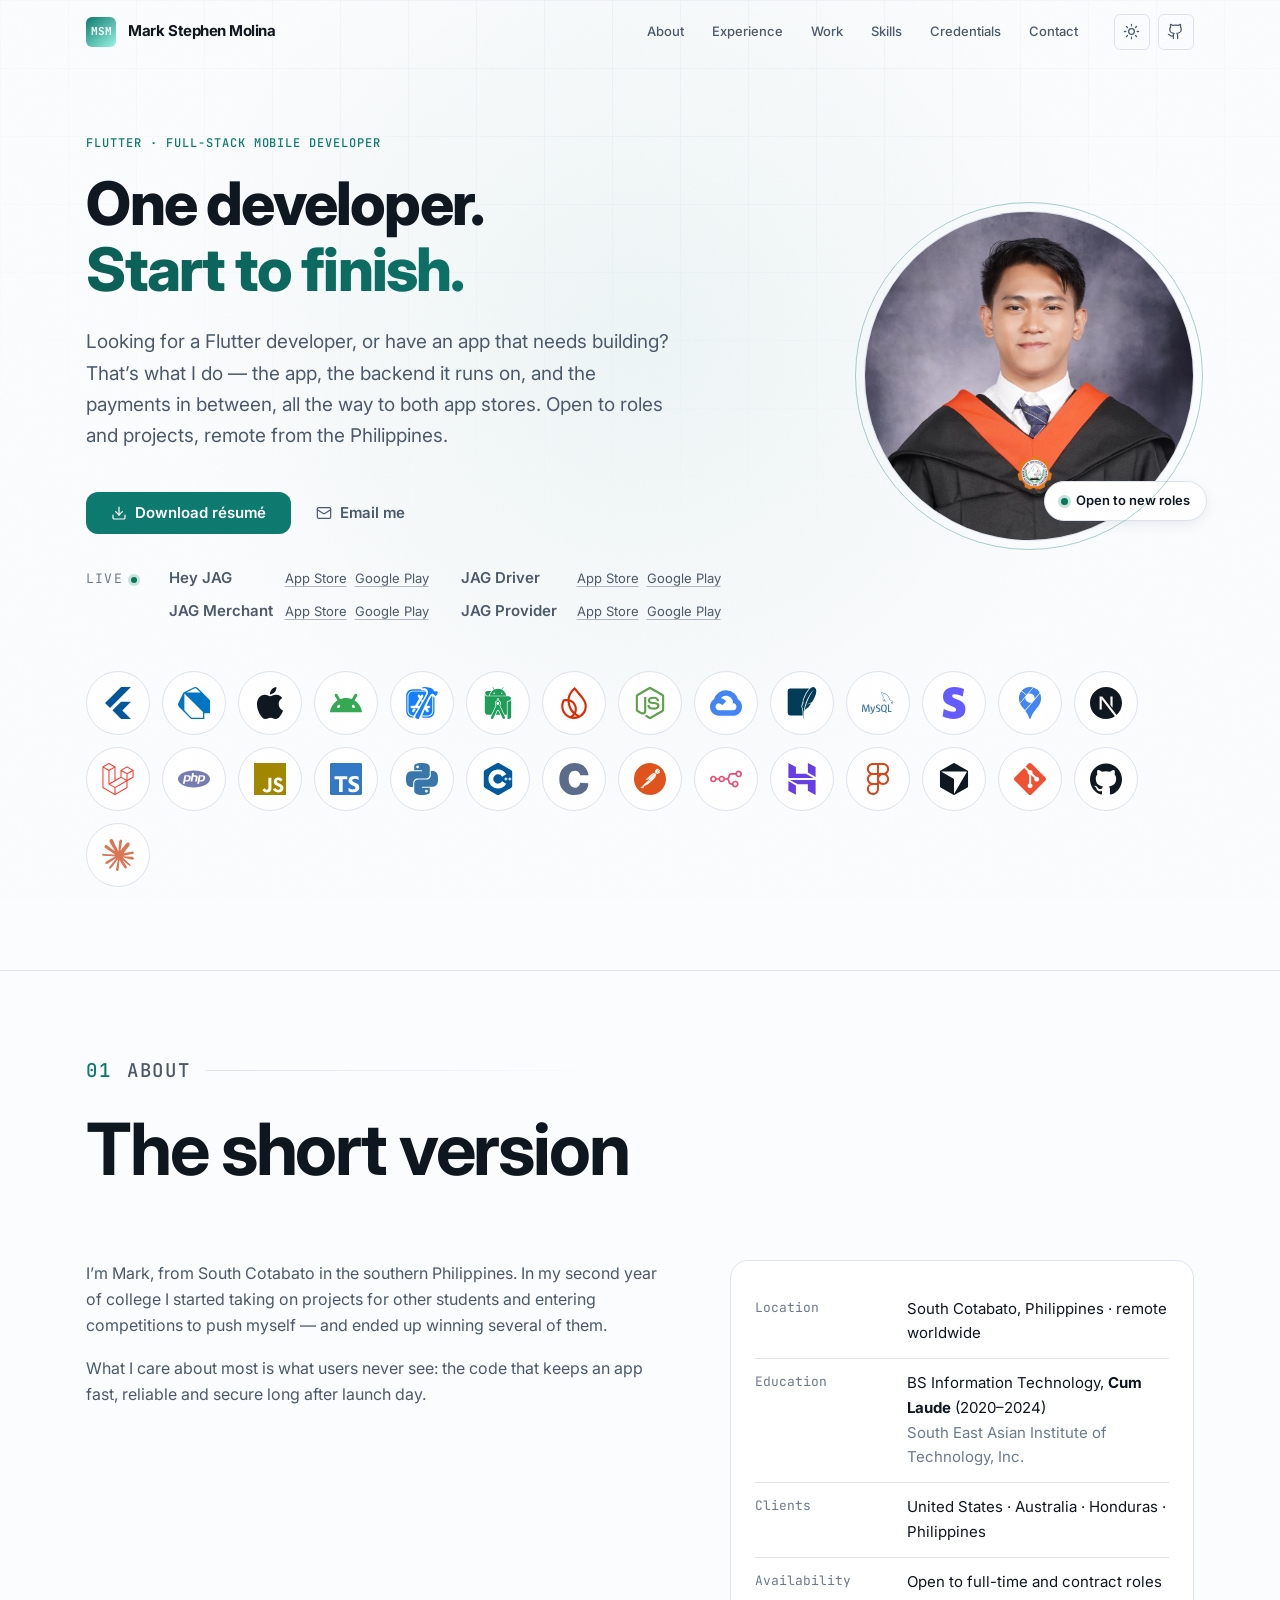
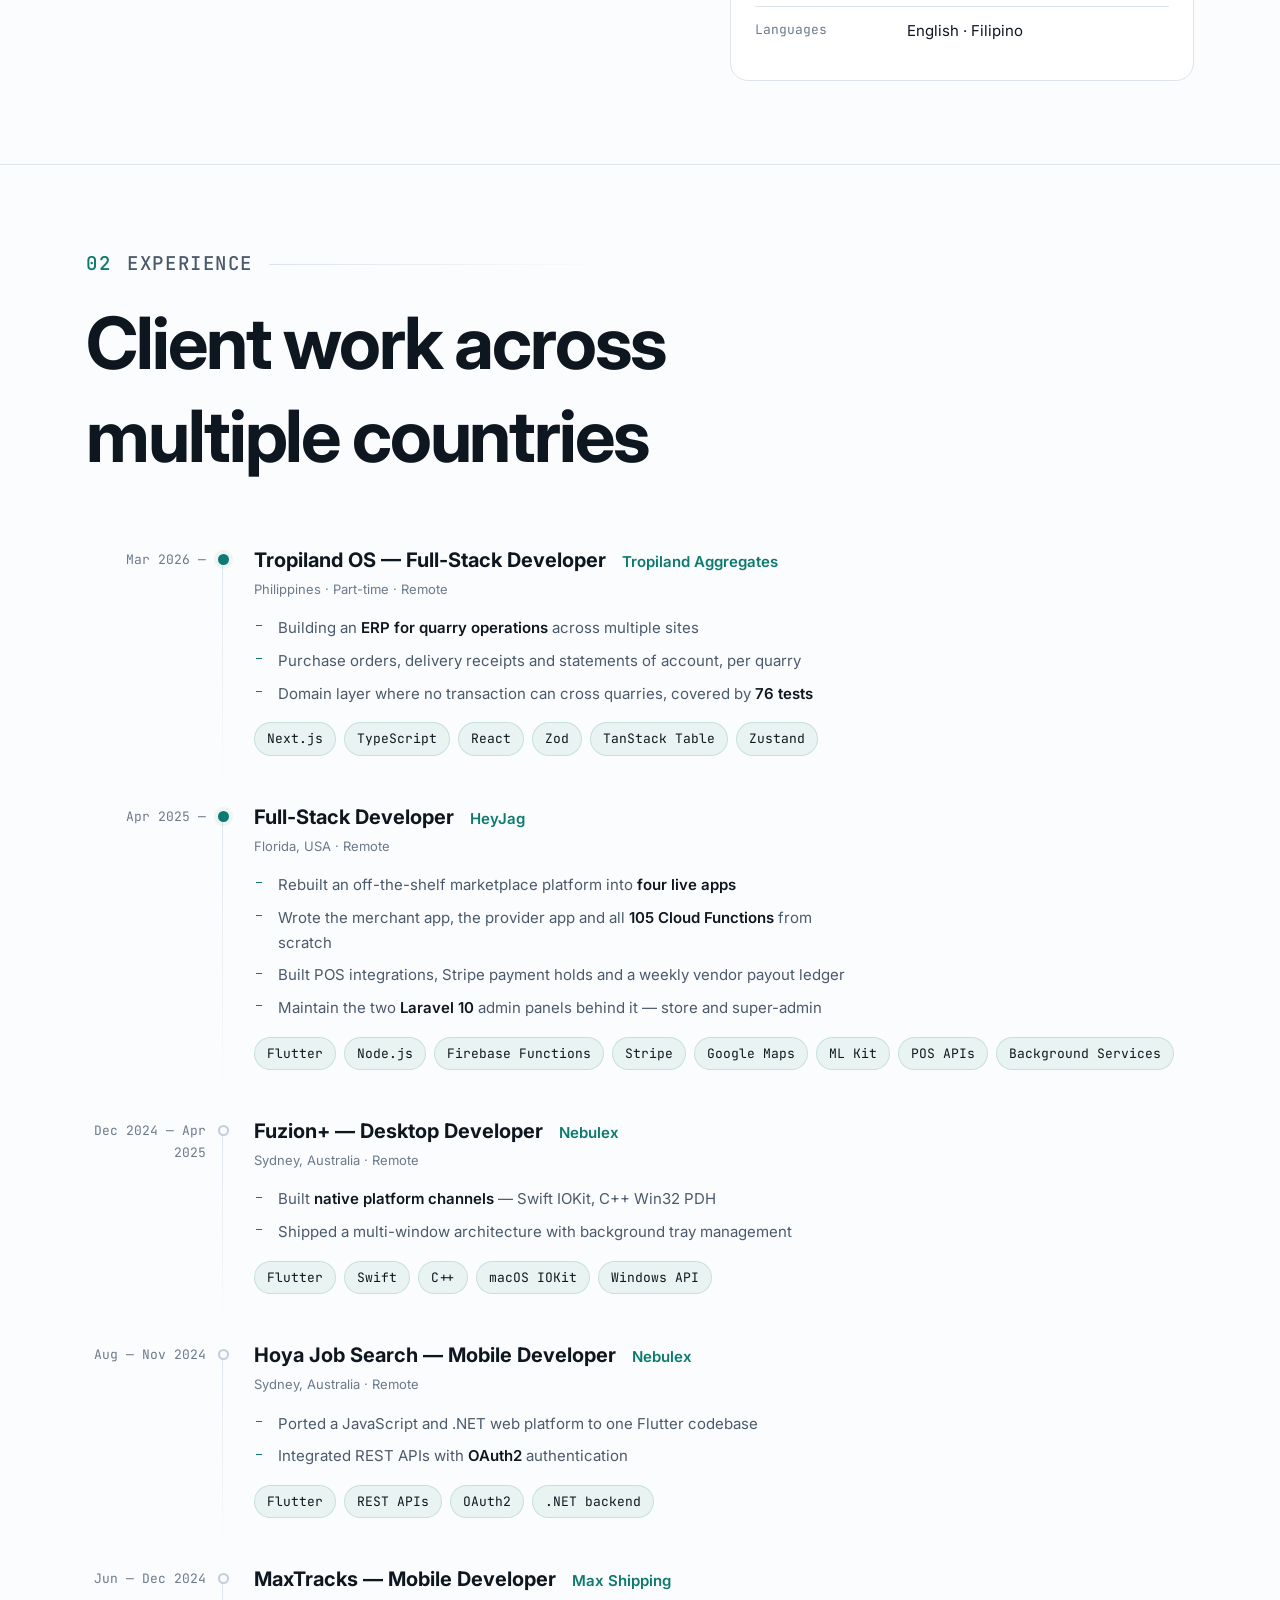
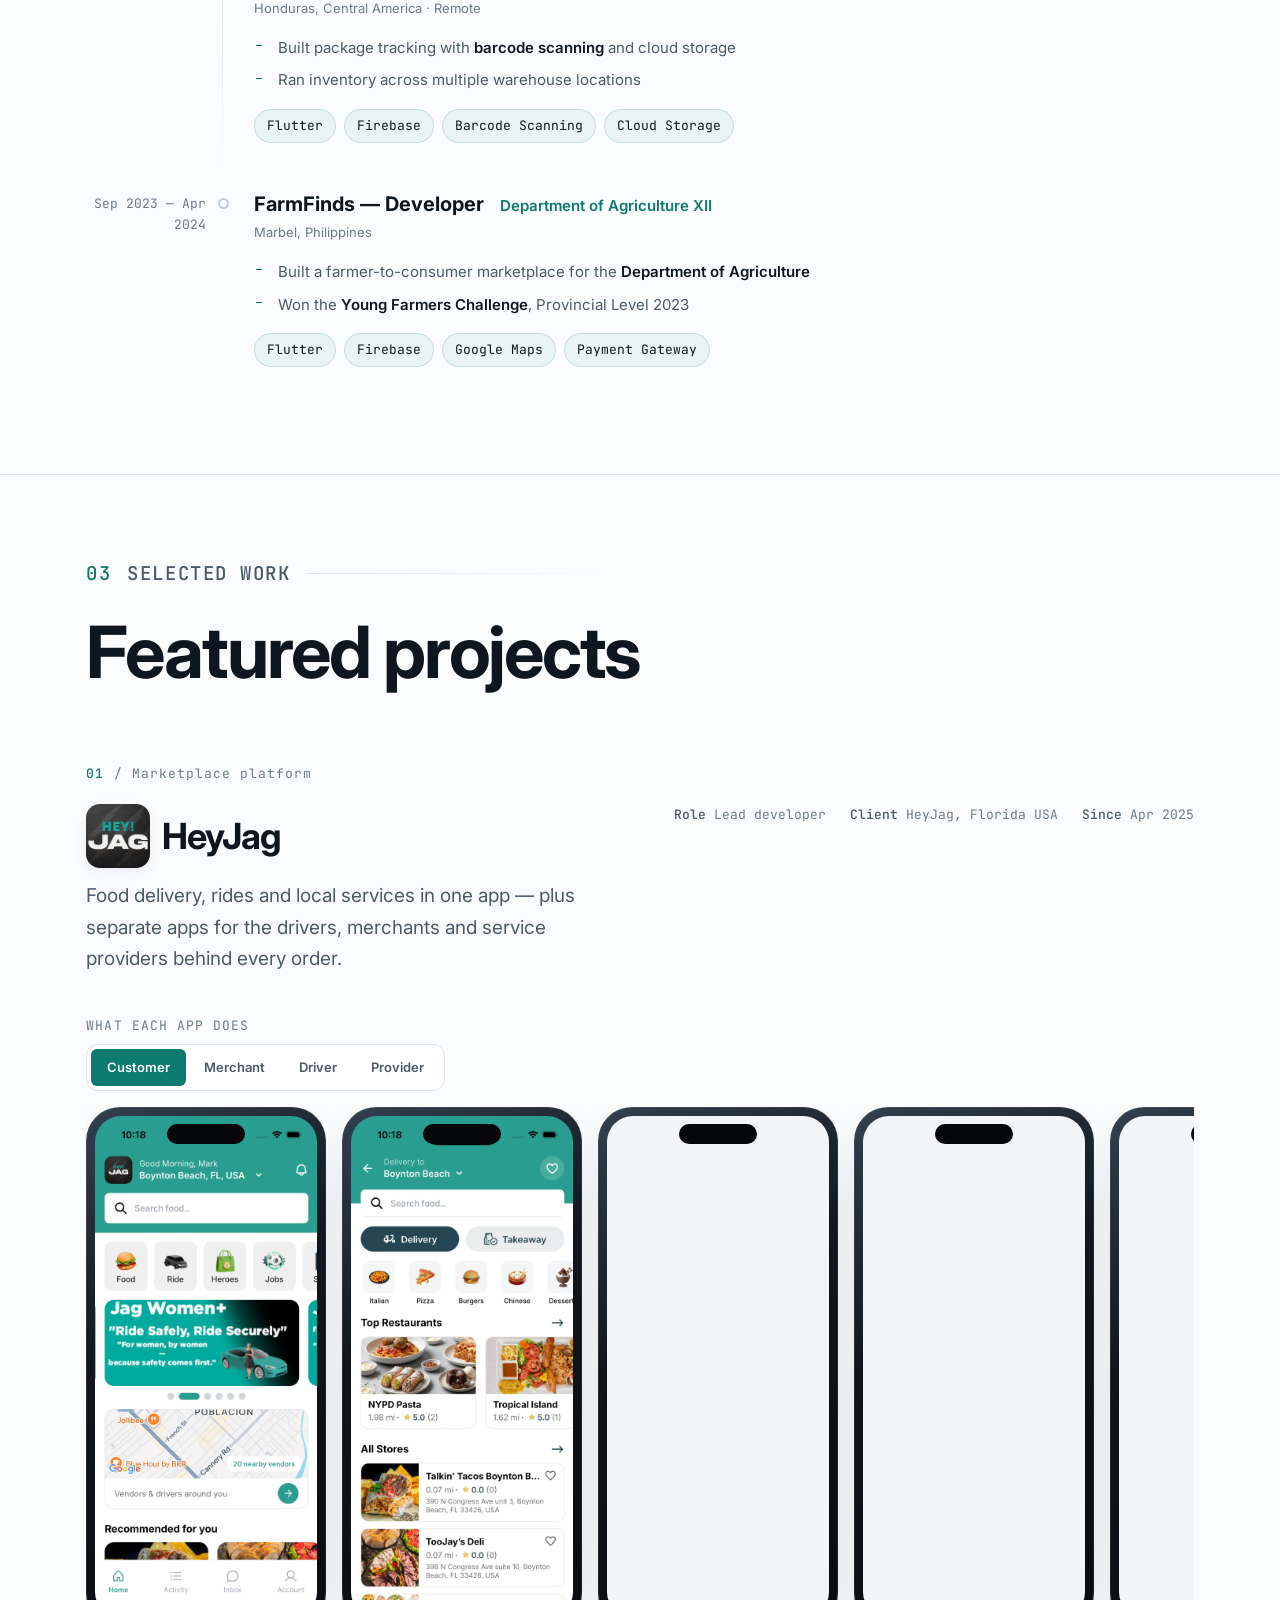
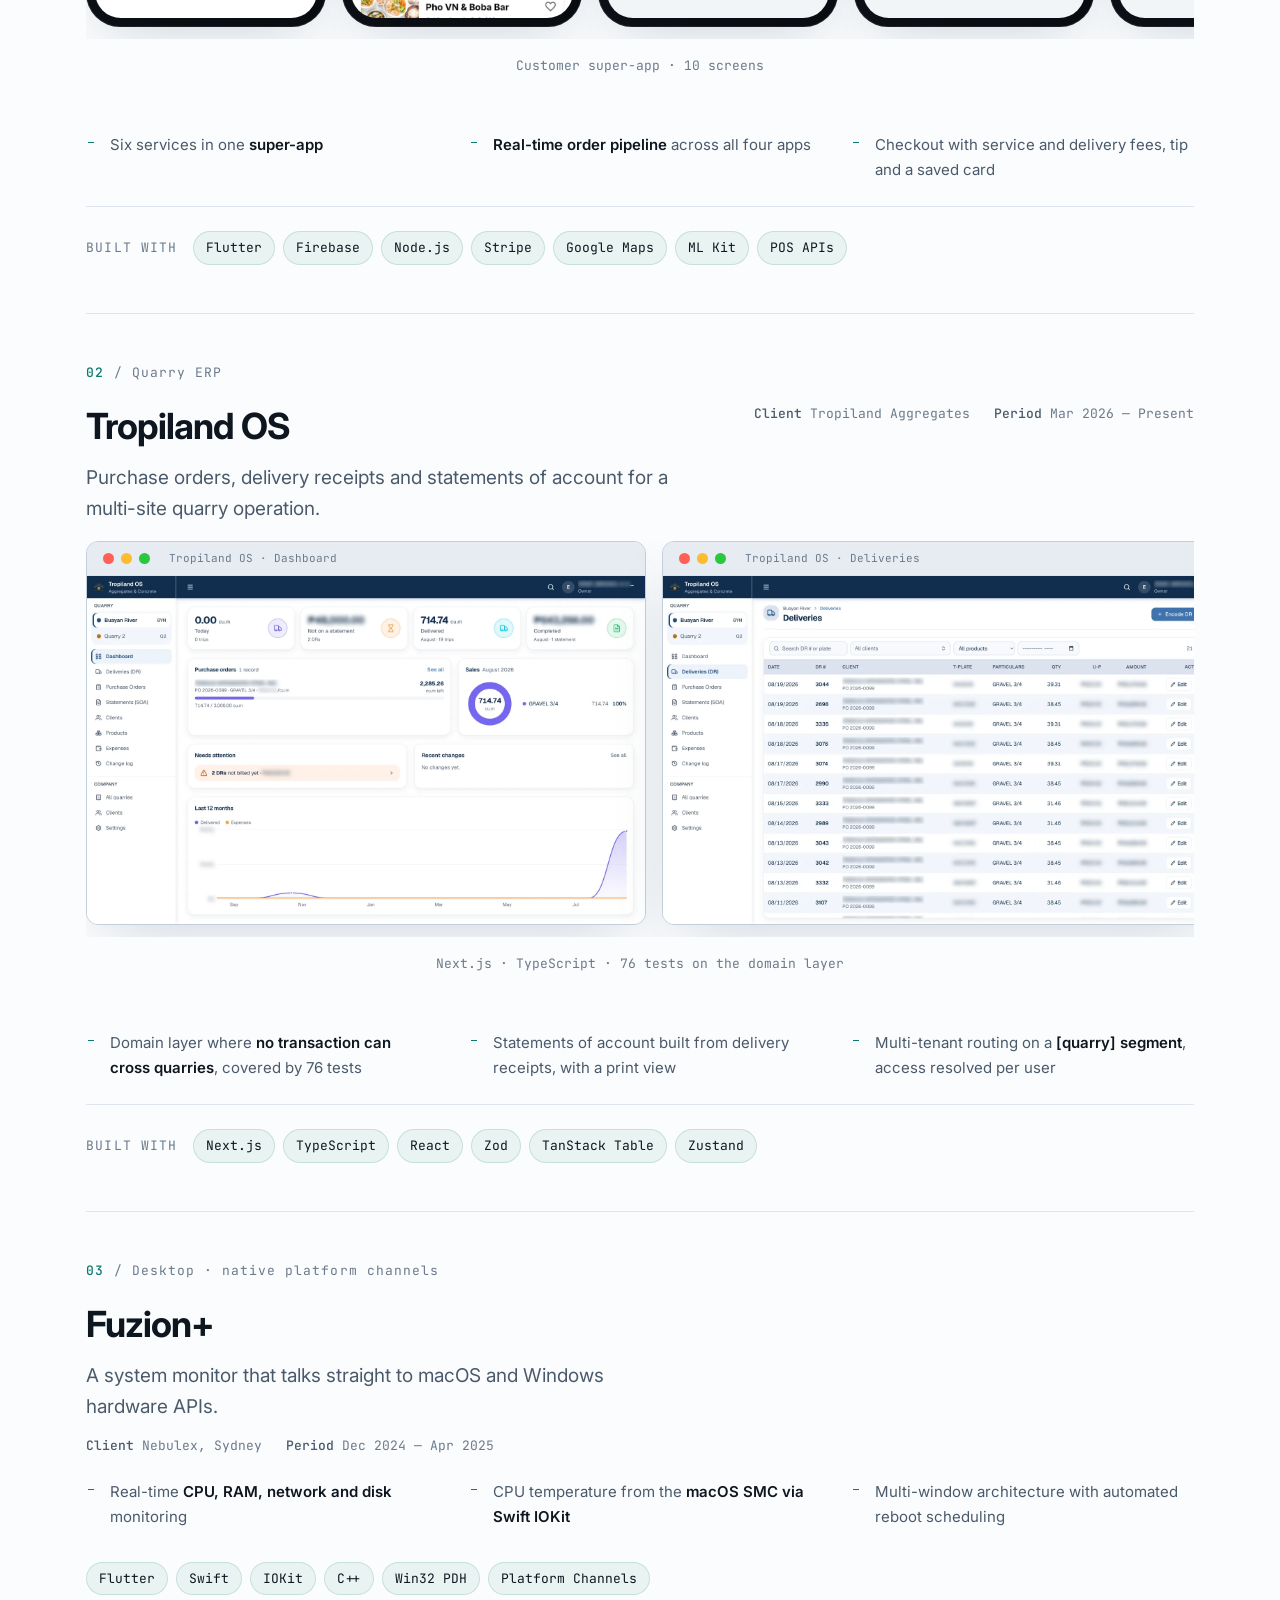
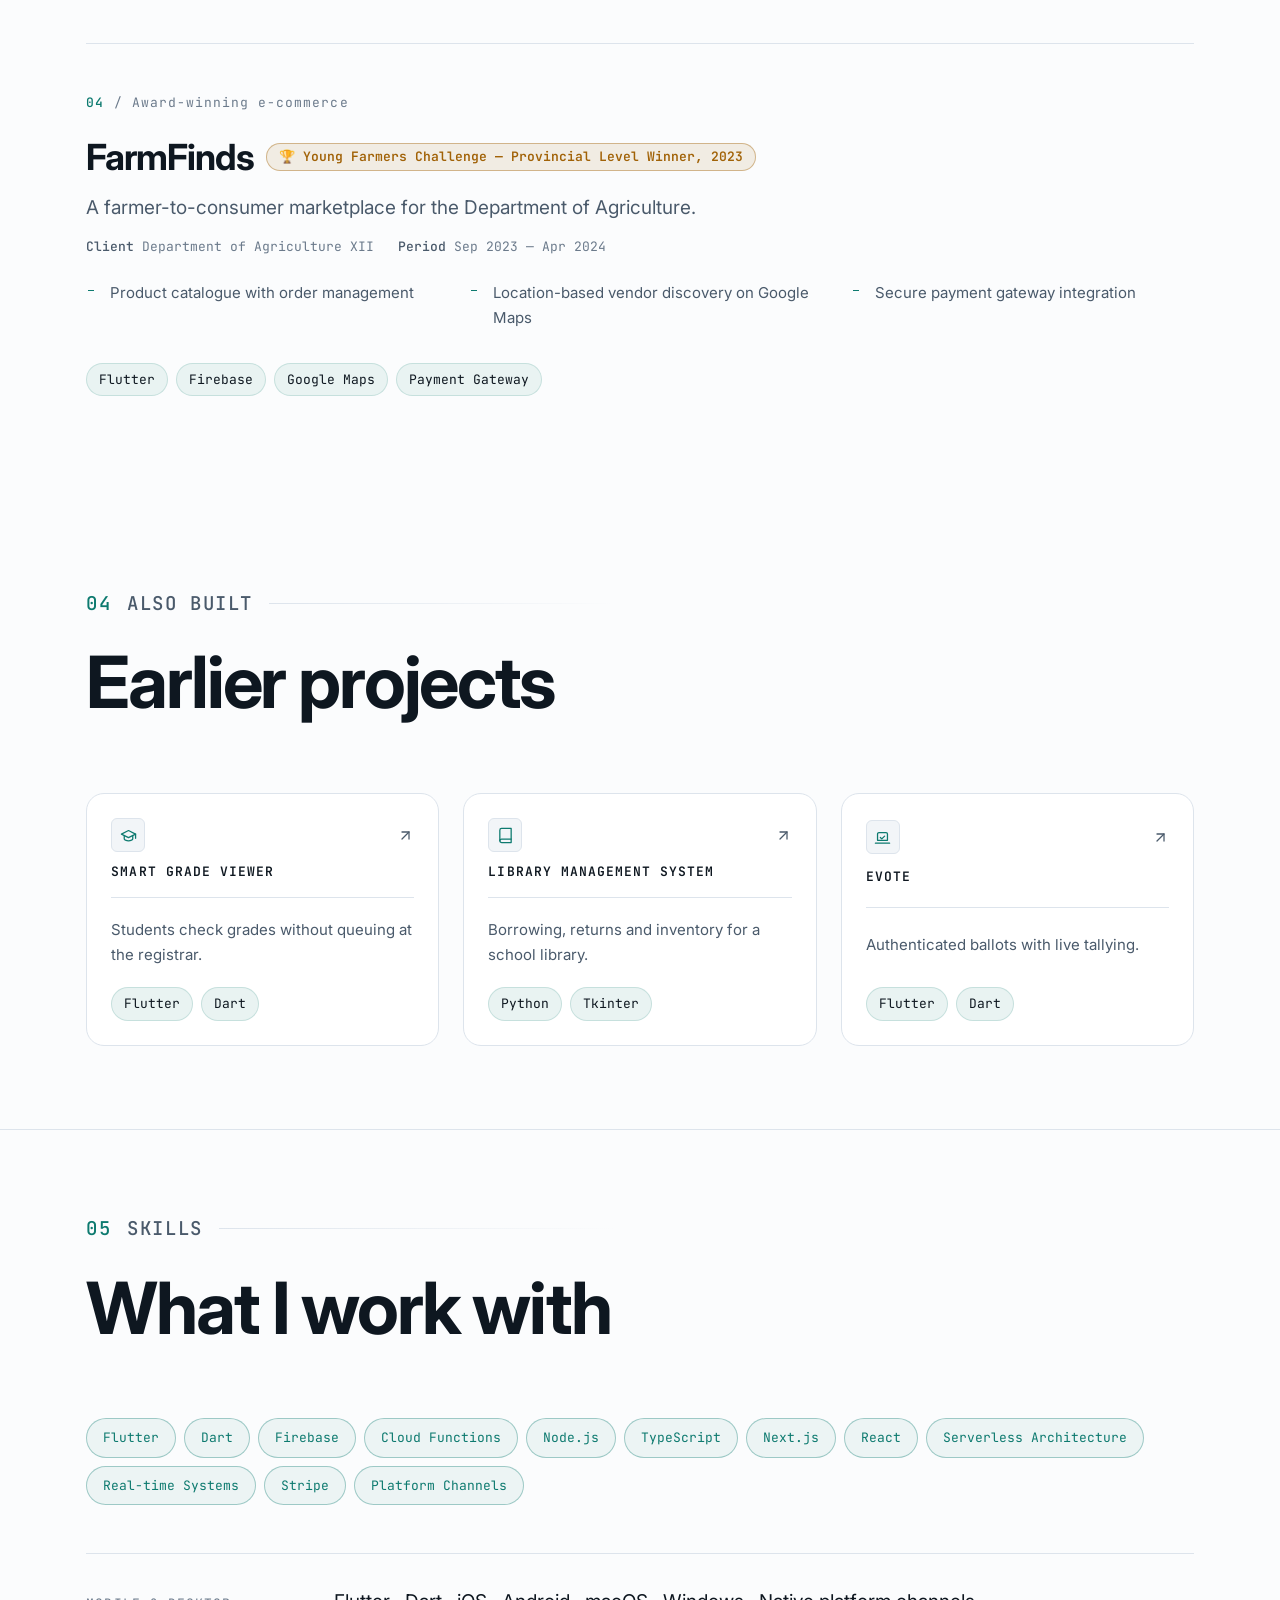
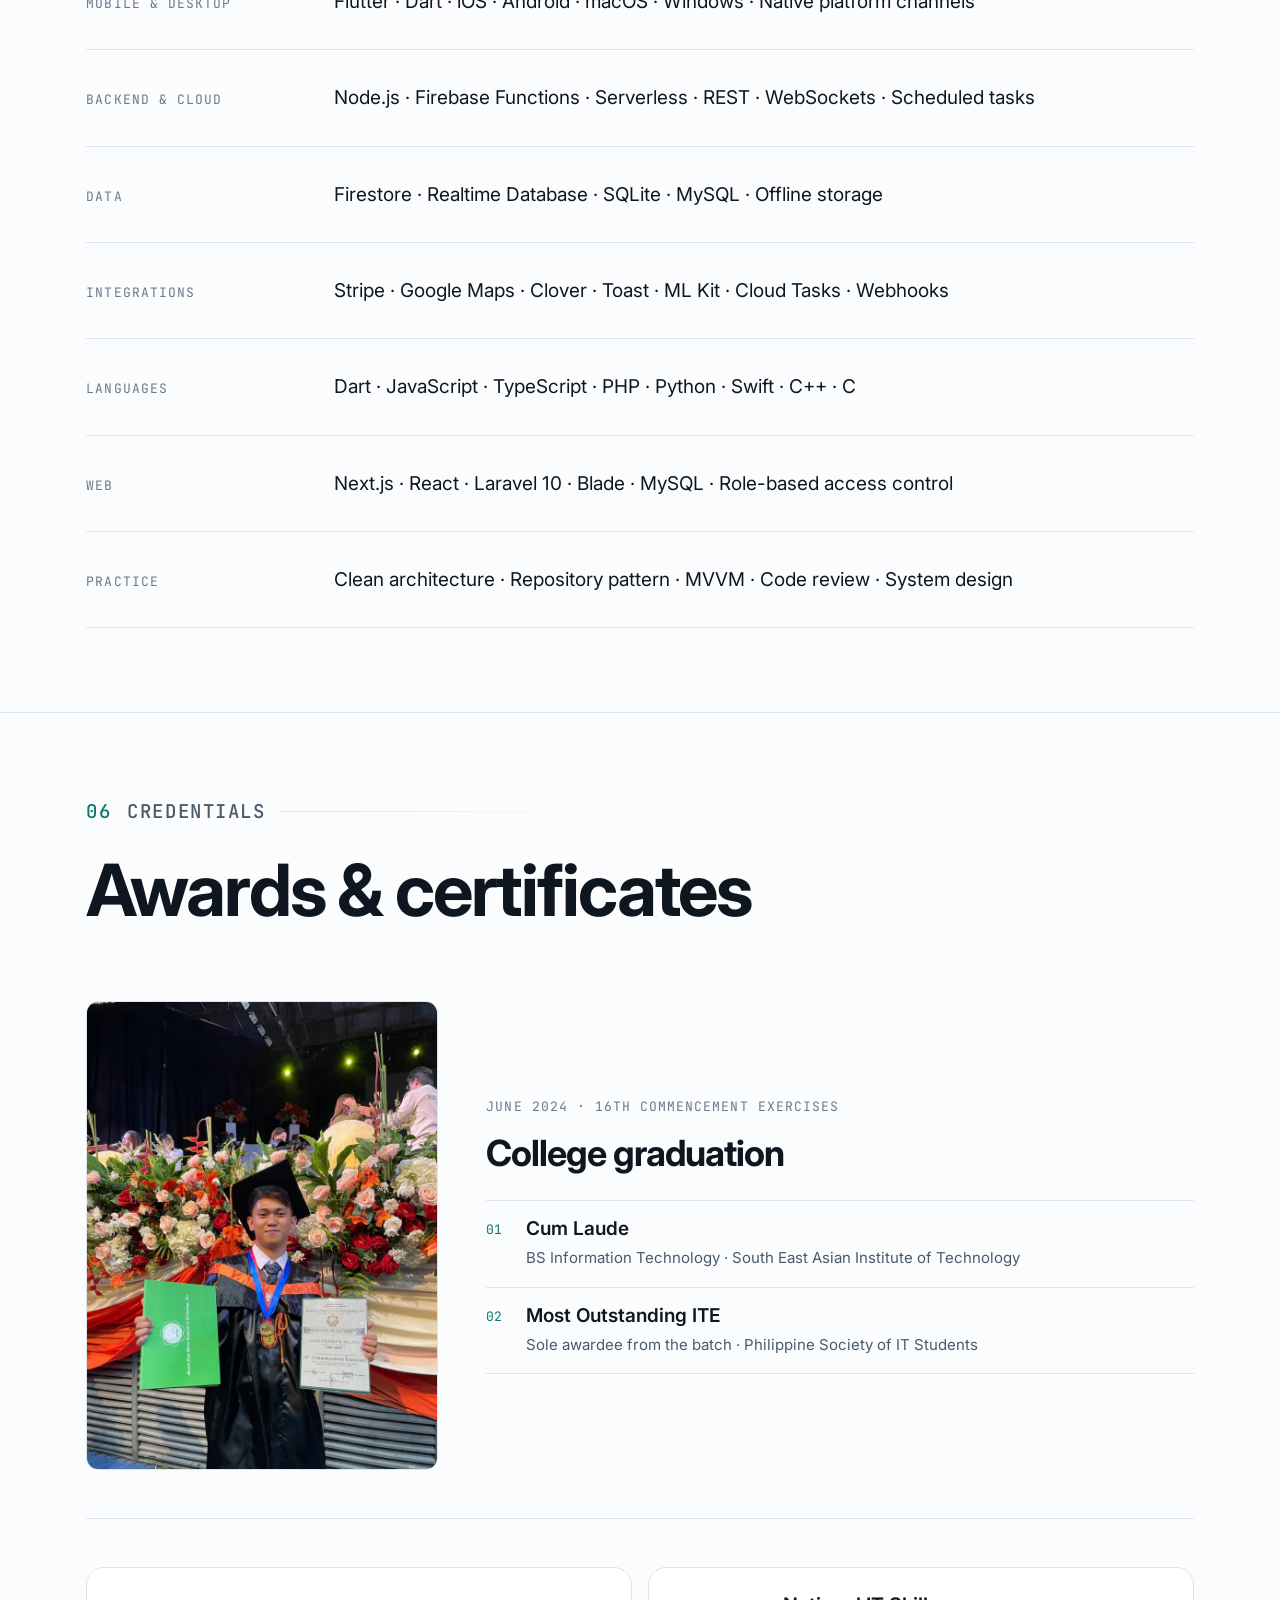
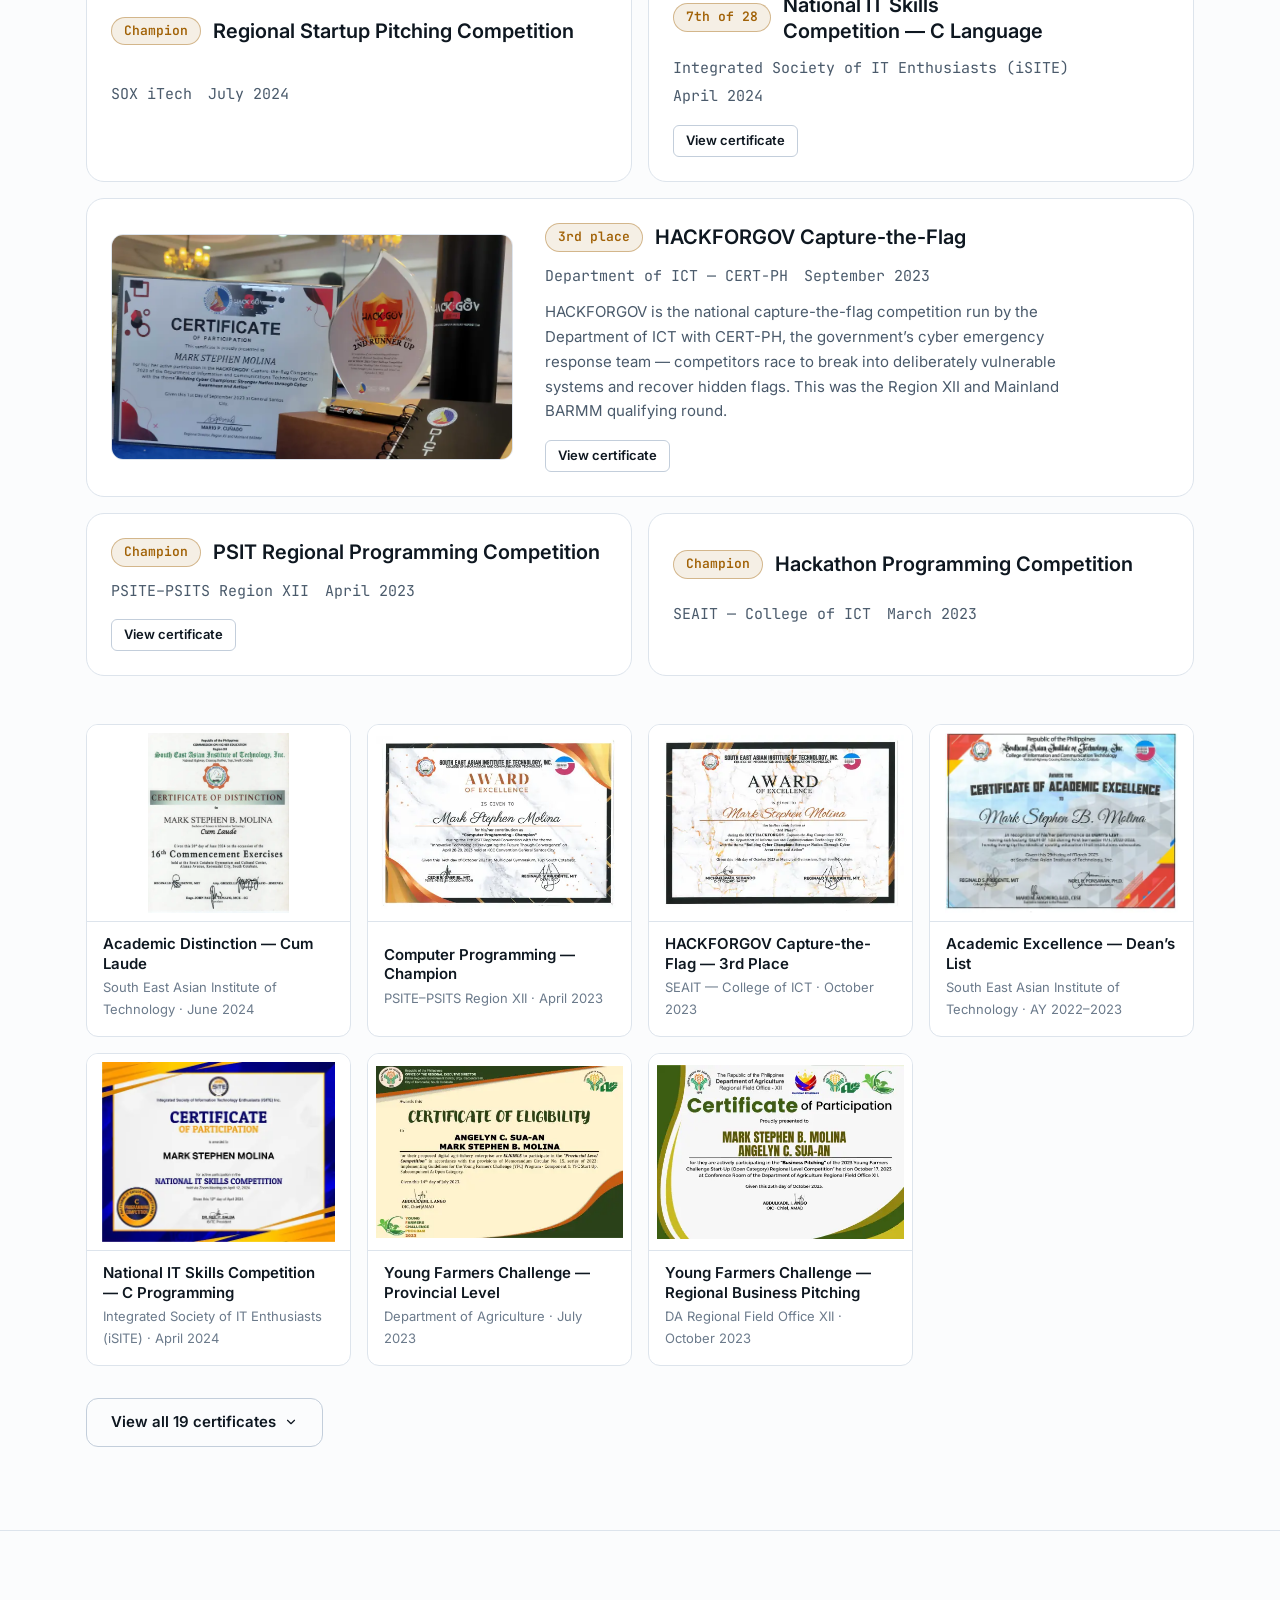
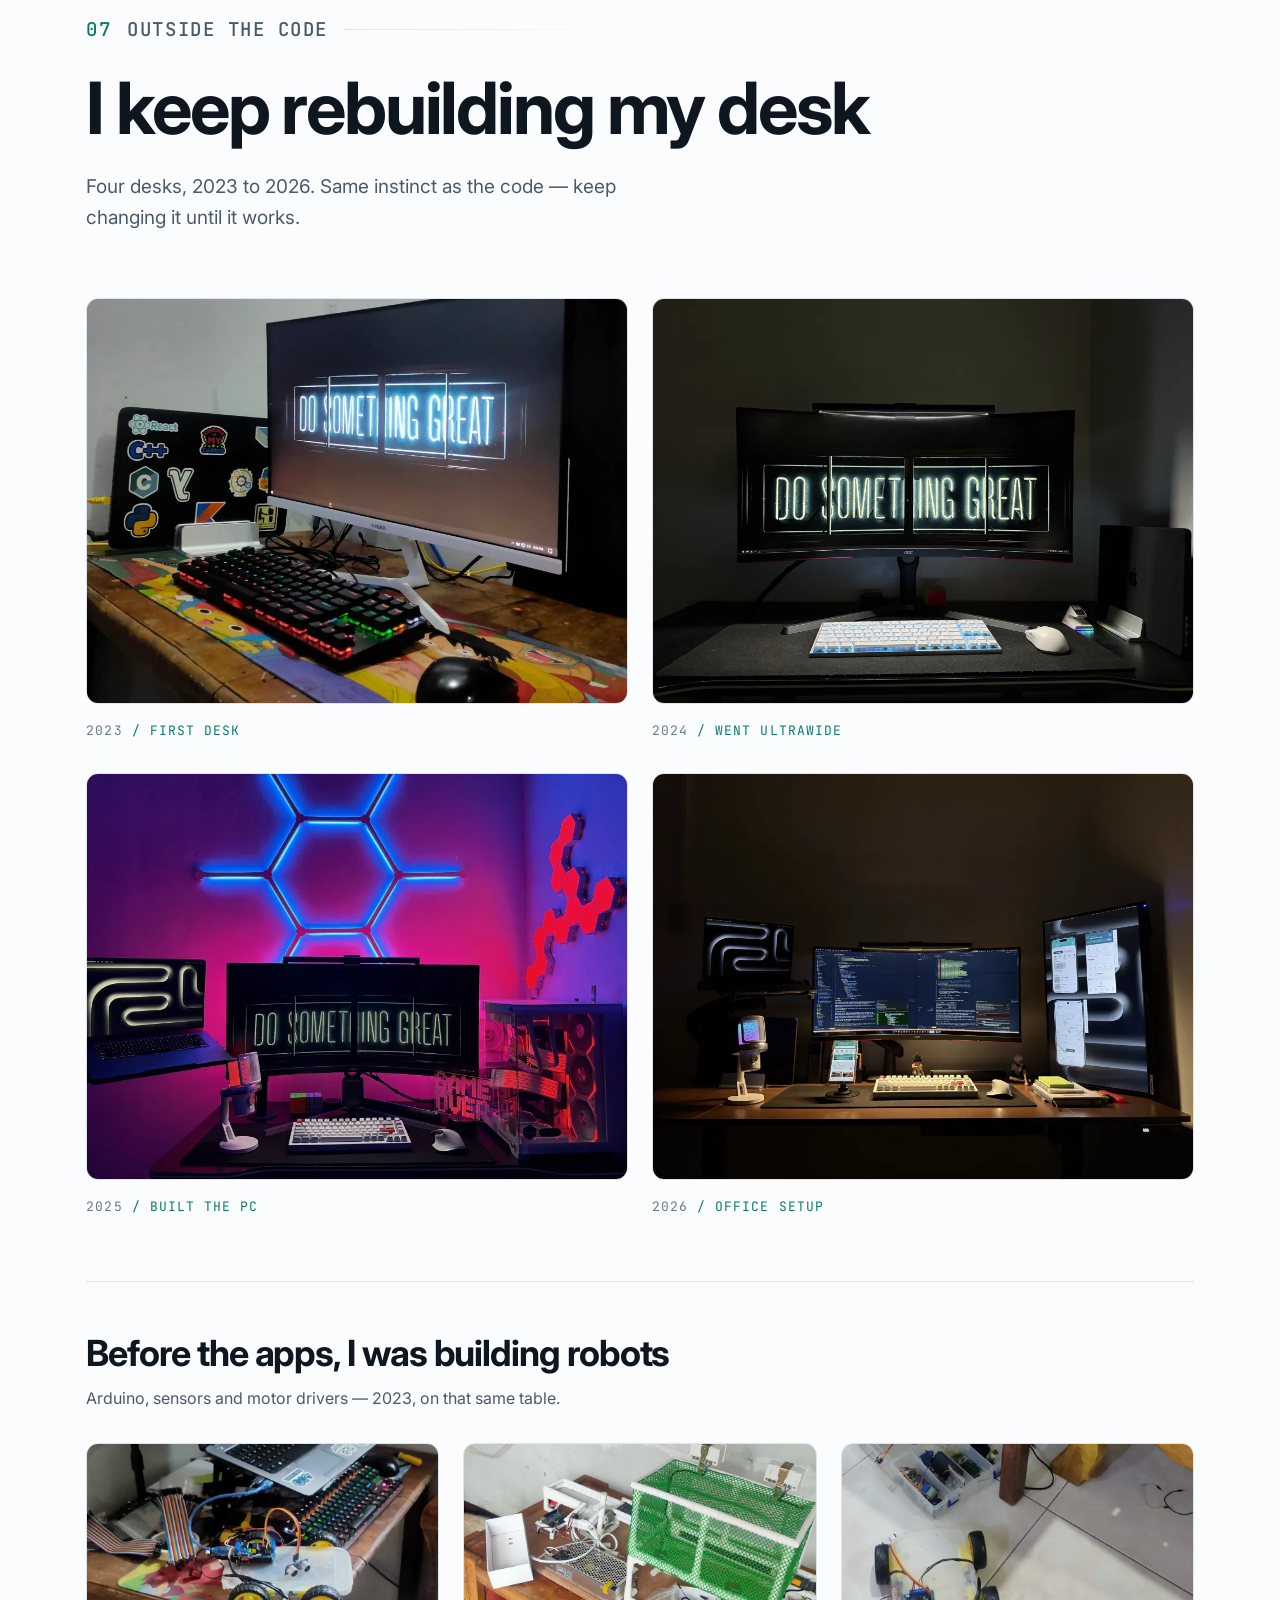
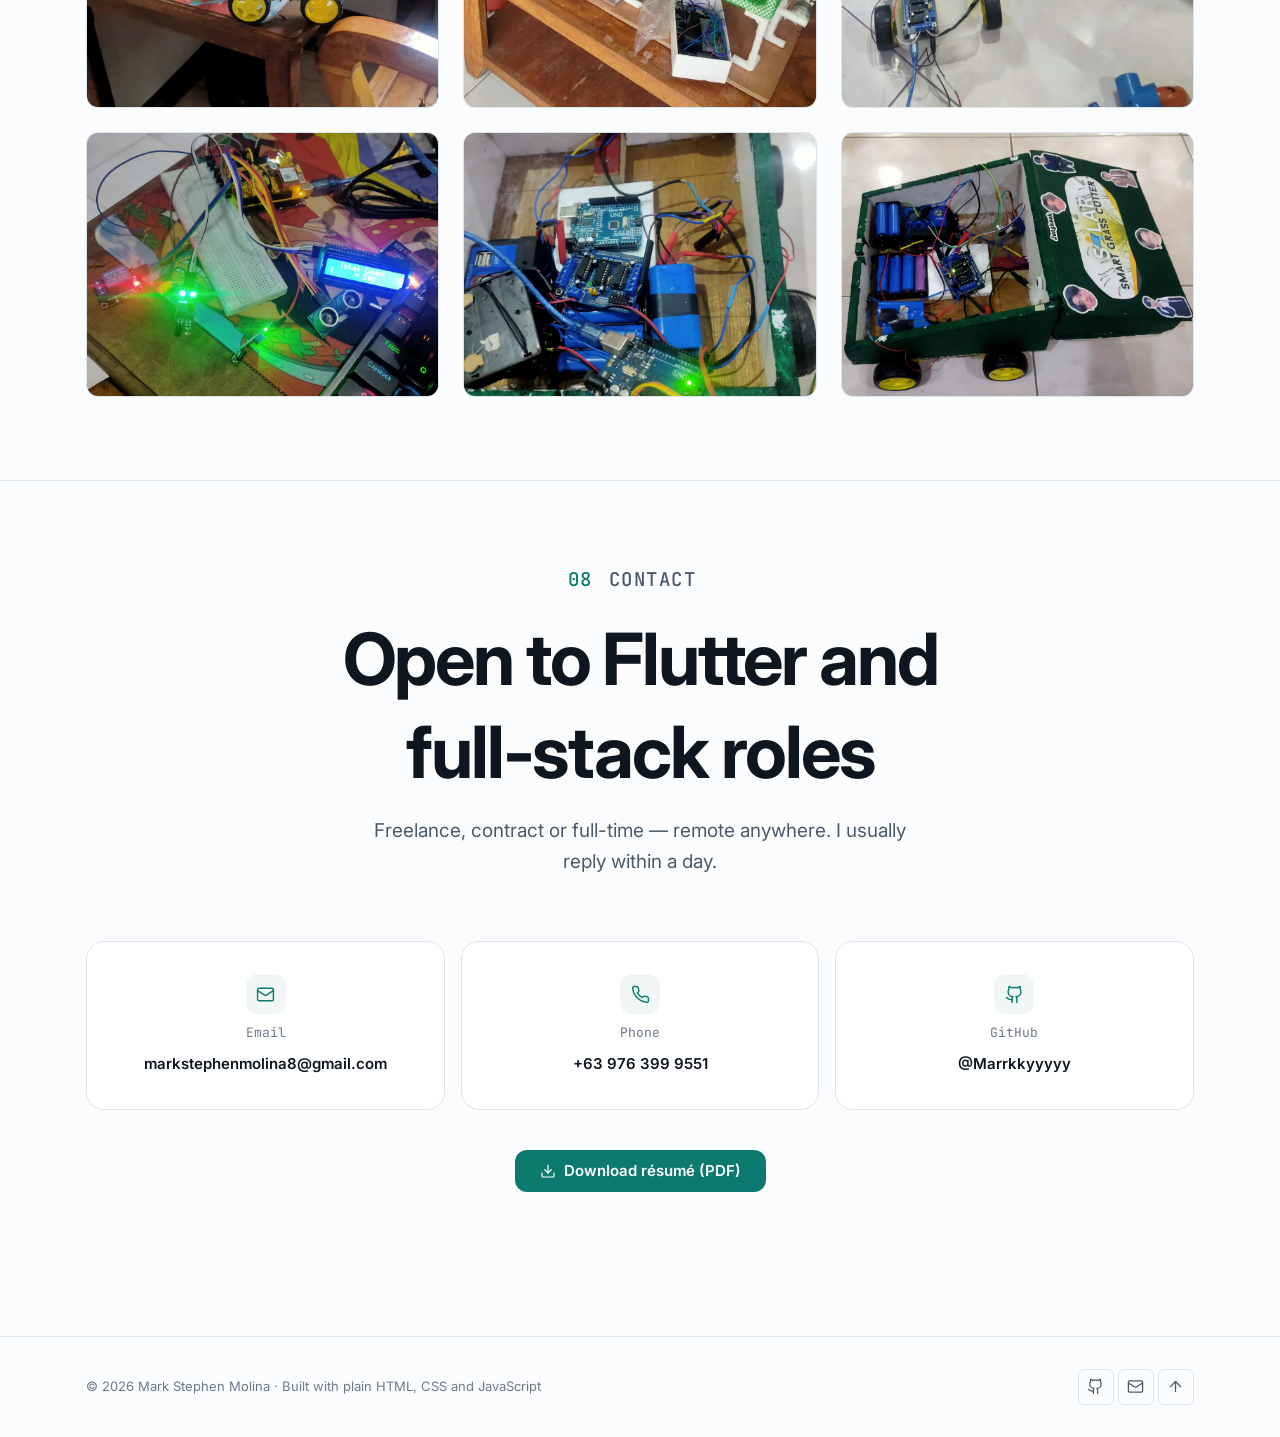
==== index.html @ 0b9dd7a7 "HeyJag: remove the architecture diagram The screenshots and the Built with row already carry it. Del" ====
<!doctype html>
<html lang="en">
<head>
<meta charset="utf-8">
<meta name="viewport" content="width=device-width, initial-scale=1, viewport-fit=cover">

<title>Mark Stephen Molina — Flutter &amp; Full-Stack Developer</title>
<meta name="description" content="Flutter developer building production mobile apps and the serverless backends behind them. Full-Stack Developer at HeyJag (Florida, USA) — shipped a four-app marketplace platform with 105 Cloud Functions, live in the App Store and Google Play. BS Information Technology, Cum Laude 2024.">
<meta name="author" content="Mark Stephen Molina">
<meta name="theme-color" content="#fbfcfd">
<link rel="canonical" href="https://marrkkyyyyy.github.io/Mark-Stephen-Molina-Portfolio/">

<meta property="og:type" content="profile">
<meta property="og:site_name" content="Mark Stephen Molina">
<meta property="og:title" content="Mark Stephen Molina — Flutter &amp; Full-Stack Developer">
<meta property="og:description" content="Production Flutter apps and the serverless backends behind them. Four-app marketplace platform, native platform channels, award-winning e-commerce.">
<meta property="og:url" content="https://marrkkyyyyy.github.io/Mark-Stephen-Molina-Portfolio/">
<meta property="og:image" content="https://marrkkyyyyy.github.io/Mark-Stephen-Molina-Portfolio/assets/img/og-image.png">
<meta property="og:image:width" content="1200">
<meta property="og:image:height" content="630">
<meta name="twitter:card" content="summary_large_image">
<meta name="twitter:title" content="Mark Stephen Molina — Flutter &amp; Full-Stack Developer">
<meta name="twitter:description" content="Production Flutter apps and the serverless backends behind them.">
<meta name="twitter:image" content="https://marrkkyyyyy.github.io/Mark-Stephen-Molina-Portfolio/assets/img/og-image.png">

<link rel="icon" href="assets/img/favicon.svg" type="image/svg+xml">
<link rel="apple-touch-icon" href="assets/img/apple-touch-icon.png">
<link rel="manifest" href="site.webmanifest">

<link rel="preconnect" href="https://fonts.googleapis.com">
<link rel="preconnect" href="https://fonts.gstatic.com" crossorigin>
<link rel="stylesheet" href="https://fonts.googleapis.com/css2?family=Inter:wght@400..800&family=JetBrains+Mono:wght@400;500&display=swap">

<link rel="stylesheet" href="css/tokens.css">
<link rel="stylesheet" href="css/base.css">
<link rel="stylesheet" href="css/layout.css">
<link rel="stylesheet" href="css/components.css">
<link rel="stylesheet" href="css/sections.css">

<script>
  /* Set the theme before first paint so there is no flash of the wrong one. */
  try {
    /* Light unless the visitor has chosen dark with the toggle. */
    var t = localStorage.getItem('theme') || 'light';
    if (t === 'light') document.documentElement.setAttribute('data-theme', 'light');
  } catch (e) {}
</script>

<script type="application/ld+json">
{
  "@context": "https://schema.org",
  "@type": "Person",
  "name": "Mark Stephen Molina",
  "jobTitle": "Full-Stack Mobile Developer",
  "url": "https://marrkkyyyyy.github.io/Mark-Stephen-Molina-Portfolio/",
  "email": "mailto:markstephenmolina8@gmail.com",
  "image": "https://marrkkyyyyy.github.io/Mark-Stephen-Molina-Portfolio/assets/img/profile.webp",
  "sameAs": ["https://github.com/Marrkkyyyyy"],
  "address": { "@type": "PostalAddress", "addressCountry": "PH" },
  "worksFor": { "@type": "Organization", "name": "HeyJag", "address": "Florida, USA" },
  "alumniOf": {
    "@type": "CollegeOrUniversity",
    "name": "South East Asian Institute of Technology, Inc.",
    "address": "South Cotabato, Philippines"
  },
  "knowsAbout": ["Flutter","Dart","Firebase","Cloud Functions","Node.js","Stripe",
    "Google Maps Platform","REST APIs","Serverless Architecture","Cross-platform Development",
    "Laravel","PHP",
    "Next.js","React","TypeScript"]
}
</script>
</head>

<body>
<a class="skip-link" href="#main">Skip to content</a>

<svg width="0" height="0" style="position:absolute" aria-hidden="true" focusable="false"><defs>
  <symbol id="i-github" viewBox="0 0 24 24" fill="none" stroke="currentColor" stroke-width="1.8" stroke-linecap="round" stroke-linejoin="round"><path d="M15 22v-4a4.8 4.8 0 0 0-1-3.5c3 0 6-2 6-5.5.08-1.25-.27-2.48-1-3.5.28-1.15.28-2.35 0-3.5 0 0-1 0-3 1.5-2.64-.5-5.36-.5-8 0C6 2 5 2 5 2c-.3 1.15-.3 2.35 0 3.5A5.4 5.4 0 0 0 4 9c0 3.5 3 5.5 6 5.5-.39.49-.68 1.05-.85 1.65-.17.6-.22 1.23-.15 1.85v4"/><path d="M9 18c-4.51 2-5-2-7-2"/></symbol>
  <symbol id="i-mail" viewBox="0 0 24 24" fill="none" stroke="currentColor" stroke-width="1.8" stroke-linecap="round" stroke-linejoin="round"><rect width="20" height="16" x="2" y="4" rx="2"/><path d="m22 7-8.97 5.7a1.94 1.94 0 0 1-2.06 0L2 7"/></symbol>
  <symbol id="i-phone" viewBox="0 0 24 24" fill="none" stroke="currentColor" stroke-width="1.8" stroke-linecap="round" stroke-linejoin="round"><path d="M22 16.92v3a2 2 0 0 1-2.18 2 19.79 19.79 0 0 1-8.63-3.07 19.5 19.5 0 0 1-6-6 19.79 19.79 0 0 1-3.07-8.67A2 2 0 0 1 4.11 2h3a2 2 0 0 1 2 1.72c.13.96.36 1.9.7 2.81a2 2 0 0 1-.45 2.11L8.09 9.91a16 16 0 0 0 6 6l1.27-1.27a2 2 0 0 1 2.11-.45c.9.34 1.85.57 2.81.7A2 2 0 0 1 22 16.92z"/></symbol>
  <symbol id="i-download" viewBox="0 0 24 24" fill="none" stroke="currentColor" stroke-width="1.8" stroke-linecap="round" stroke-linejoin="round"><path d="M21 15v4a2 2 0 0 1-2 2H5a2 2 0 0 1-2-2v-4"/><polyline points="7 10 12 15 17 10"/><line x1="12" x2="12" y1="15" y2="3"/></symbol>
  <symbol id="i-arrow-right" viewBox="0 0 24 24" fill="none" stroke="currentColor" stroke-width="1.8" stroke-linecap="round" stroke-linejoin="round"><path d="M5 12h14"/><path d="m12 5 7 7-7 7"/></symbol>
  <symbol id="i-chevron-left" viewBox="0 0 24 24" fill="none" stroke="currentColor" stroke-width="2" stroke-linecap="round" stroke-linejoin="round"><path d="m15 18-6-6 6-6"/></symbol>
  <symbol id="i-chevron-right" viewBox="0 0 24 24" fill="none" stroke="currentColor" stroke-width="2" stroke-linecap="round" stroke-linejoin="round"><path d="m9 18 6-6-6-6"/></symbol>
  <symbol id="i-chevron-down" viewBox="0 0 24 24" fill="none" stroke="currentColor" stroke-width="2" stroke-linecap="round" stroke-linejoin="round"><path d="m6 9 6 6 6-6"/></symbol>
  <symbol id="i-close" viewBox="0 0 24 24" fill="none" stroke="currentColor" stroke-width="2" stroke-linecap="round" stroke-linejoin="round"><path d="M18 6 6 18"/><path d="m6 6 12 12"/></symbol>
  <symbol id="i-menu" viewBox="0 0 24 24" fill="none" stroke="currentColor" stroke-width="2" stroke-linecap="round" stroke-linejoin="round"><path d="M4 6h16"/><path d="M4 12h16"/><path d="M4 18h16"/></symbol>
  <symbol id="i-sun" viewBox="0 0 24 24" fill="none" stroke="currentColor" stroke-width="1.8" stroke-linecap="round" stroke-linejoin="round"><circle cx="12" cy="12" r="4"/><path d="M12 2v2M12 20v2M4.93 4.93l1.41 1.41M17.66 17.66l1.41 1.41M2 12h2M20 12h2M6.34 17.66l-1.41 1.41M19.07 4.93l-1.41 1.41"/></symbol>
  <symbol id="i-moon" viewBox="0 0 24 24" fill="none" stroke="currentColor" stroke-width="1.8" stroke-linecap="round" stroke-linejoin="round"><path d="M12 3a6 6 0 0 0 9 9 9 9 0 1 1-9-9Z"/></symbol>
  <symbol id="i-smartphone" viewBox="0 0 24 24" fill="none" stroke="currentColor" stroke-width="1.8" stroke-linecap="round" stroke-linejoin="round"><rect width="14" height="20" x="5" y="2" rx="2"/><path d="M12 18h.01"/></symbol>
  <symbol id="i-server" viewBox="0 0 24 24" fill="none" stroke="currentColor" stroke-width="1.8" stroke-linecap="round" stroke-linejoin="round"><rect width="20" height="8" x="2" y="2" rx="2"/><rect width="20" height="8" x="2" y="14" rx="2"/><path d="M6 6h.01M6 18h.01"/></symbol>
  <symbol id="i-layout" viewBox="0 0 24 24" fill="none" stroke="currentColor" stroke-width="1.8" stroke-linecap="round" stroke-linejoin="round"><rect width="18" height="18" x="3" y="3" rx="2"/><path d="M3 9h18M9 21V9"/></symbol>
  <symbol id="i-database" viewBox="0 0 24 24" fill="none" stroke="currentColor" stroke-width="1.8" stroke-linecap="round" stroke-linejoin="round"><ellipse cx="12" cy="5" rx="9" ry="3"/><path d="M3 5v14a9 3 0 0 0 18 0V5"/><path d="M3 12a9 3 0 0 0 18 0"/></symbol>
  <symbol id="i-plug" viewBox="0 0 24 24" fill="none" stroke="currentColor" stroke-width="1.8" stroke-linecap="round" stroke-linejoin="round"><path d="M12 22v-5"/><path d="M9 8V2M15 8V2"/><path d="M18 8v3a6 6 0 0 1-12 0V8Z"/></symbol>
  <symbol id="i-terminal" viewBox="0 0 24 24" fill="none" stroke="currentColor" stroke-width="1.8" stroke-linecap="round" stroke-linejoin="round"><polyline points="4 17 10 11 4 5"/><line x1="12" x2="20" y1="19" y2="19"/></symbol>
  <symbol id="i-blocks" viewBox="0 0 24 24" fill="none" stroke="currentColor" stroke-width="1.8" stroke-linecap="round" stroke-linejoin="round"><rect width="7" height="7" x="14" y="3" rx="1"/><path d="M10 21V8a1 1 0 0 0-1-1H4a1 1 0 0 0-1 1v12a1 1 0 0 0 1 1Z"/><path d="M14 21h6a1 1 0 0 0 1-1v-6a1 1 0 0 0-1-1h-6"/></symbol>
  <symbol id="i-graduation" viewBox="0 0 24 24" fill="none" stroke="currentColor" stroke-width="1.8" stroke-linecap="round" stroke-linejoin="round"><path d="M22 10v6"/><path d="M2 10l10-5 10 5-10 5z"/><path d="M6 12.5V17c0 1 2.7 2.5 6 2.5s6-1.5 6-2.5v-4.5"/></symbol>
  <symbol id="i-book" viewBox="0 0 24 24" fill="none" stroke="currentColor" stroke-width="1.8" stroke-linecap="round" stroke-linejoin="round"><path d="M4 19.5A2.5 2.5 0 0 1 6.5 17H20"/><path d="M6.5 2H20v20H6.5A2.5 2.5 0 0 1 4 19.5v-15A2.5 2.5 0 0 1 6.5 2z"/></symbol>
  <symbol id="i-vote" viewBox="0 0 24 24" fill="none" stroke="currentColor" stroke-width="1.8" stroke-linecap="round" stroke-linejoin="round"><path d="m9 12 2 2 4-4"/><path d="M5 7c0-1.1.9-2 2-2h10a2 2 0 0 1 2 2v9H5z"/><path d="M2 20h20"/></symbol>

  <!-- Brand marks, from Simple Icons v13 (CC0-1.0, public domain). These are
       FILLED single paths, unlike every icon above them, which are Lucide-style
       outlines with fill="none" and a stroke. A logo is a solid shape, so the
       two conventions cannot be merged — check which kind you are copying
       before adding another. Inlined rather than fetched so the page keeps its
       single third-party subresource (the Google Fonts stylesheet). -->
  <symbol id="b-flutter" viewBox="0 0 24 24" fill="currentColor"><path d="M14.314 0L2.3 12 6 15.7 21.684.013h-7.357zm.014 11.072L7.857 17.53l6.47 6.47H21.7l-6.46-6.468 6.46-6.46h-7.37z"/></symbol>
  <symbol id="b-dart" viewBox="0 0 24 24" fill="currentColor"><path d="M4.105 4.105S9.158 1.58 11.684.316a3.079 3.079 0 0 1 1.481-.315c.766.047 1.677.788 1.677.788L24 9.948v9.789h-4.263V24H9.789l-9-9C.303 14.5 0 13.795 0 13.105c0-.319.18-.818.316-1.105l3.789-7.895zm.679.679v11.787c.002.543.021 1.024.498 1.508L10.204 23h8.533v-4.263L4.784 4.784zm12.055-.678c-.899-.896-1.809-1.78-2.74-2.643-.302-.267-.567-.468-1.07-.462-.37.014-.87.195-.87.195L6.341 4.105l10.498.001z"/></symbol>
  <symbol id="b-apple" viewBox="0 0 24 24" fill="currentColor"><path d="M12.152 6.896c-.948 0-2.415-1.078-3.96-1.04-2.04.027-3.91 1.183-4.961 3.014-2.117 3.675-.546 9.103 1.519 12.09 1.013 1.454 2.208 3.09 3.792 3.039 1.52-.065 2.09-.987 3.935-.987 1.831 0 2.35.987 3.96.948 1.637-.026 2.676-1.48 3.676-2.948 1.156-1.688 1.636-3.325 1.662-3.415-.039-.013-3.182-1.221-3.22-4.857-.026-3.04 2.48-4.494 2.597-4.559-1.429-2.09-3.623-2.324-4.39-2.376-2-.156-3.675 1.09-4.61 1.09zM15.53 3.83c.843-1.012 1.4-2.427 1.245-3.83-1.207.052-2.662.805-3.532 1.818-.78.896-1.454 2.338-1.273 3.714 1.338.104 2.715-.688 3.559-1.701"/></symbol>
  <symbol id="b-android" viewBox="0 0 24 24" fill="currentColor"><path d="M18.4395 5.5586c-.675 1.1664-1.352 2.3318-2.0274 3.498-.0366-.0155-.0742-.0286-.1113-.043-1.8249-.6957-3.484-.8-4.42-.787-1.8551.0185-3.3544.4643-4.2597.8203-.084-.1494-1.7526-3.021-2.0215-3.4864a1.1451 1.1451 0 0 0-.1406-.1914c-.3312-.364-.9054-.4859-1.379-.203-.475.282-.7136.9361-.3886 1.5019 1.9466 3.3696-.0966-.2158 1.9473 3.3593.0172.031-.4946.2642-1.3926 1.0177C2.8987 12.176.452 14.772 0 18.9902h24c-.119-1.1108-.3686-2.099-.7461-3.0683-.7438-1.9118-1.8435-3.2928-2.7402-4.1836a12.1048 12.1048 0 0 0-2.1309-1.6875c.6594-1.122 1.312-2.2559 1.9649-3.3848.2077-.3615.1886-.7956-.0079-1.1191a1.1001 1.1001 0 0 0-.8515-.5332c-.5225-.0536-.9392.3128-1.0488.5449zm-.0391 8.461c.3944.5926.324 1.3306-.1563 1.6503-.4799.3197-1.188.0985-1.582-.4941-.3944-.5927-.324-1.3307.1563-1.6504.4727-.315 1.1812-.1086 1.582.4941zM7.207 13.5273c.4803.3197.5506 1.0577.1563 1.6504-.394.5926-1.1038.8138-1.584.4941-.48-.3197-.5503-1.0577-.1563-1.6504.4008-.6021 1.1087-.8106 1.584-.4941z"/></symbol>
  <symbol id="b-xcode" viewBox="0 0 24 24" fill="currentColor"><path d="M19.06 5.3327c.4517-.1936.7744-.2581 1.097-.1936.5163.1291.7744.5163.968.7098.1936.3872.9034.7744 1.2261.8389.2581.0645.7098-.6453 1.0325-1.2906.3227-.5808.5163-1.3552.4517-1.5488-.0645-.1936-.968-.5808-1.1616-.5808-.1291 0-.3872.1291-.8389.0645-.4517-.0645-.9034-.5808-1.1616-.968-.4517-.6453-1.097-1.0325-1.6778-1.3552-.6453-.3227-1.3552-.5163-2.065-.6453-1.0325-.2581-2.065-.4517-3.0975-.3227-.5808.0645-1.2906.1291-1.8069.3227-.0645 0-.1936.1936-.0645.1936s.5808.0645.5808.0645-.5807.1292-.5807.2583c0 .1291.0645.1291.1291.1291.0645 0 1.4842-.0645 2.065 0 .6453.1291 1.3552.4517 1.8069 1.2261.7744 1.4197.4517 2.7749.2581 3.2266-.968 2.1295-8.6472 15.2294-9.0344 16.1328-.3873.9034-.5163 1.4842.5807 2.065s1.6778.3227 2.0005-.0645c.3872-.5163 7.0339-17.1654 9.2925-18.2624zm-3.6138 8.7117h1.5488c1.0325 0 1.2261.5163 1.2261.7098.0645.5163-.1936 1.1616-1.2261 1.1616h-.968l.7744 1.2906c.4517.7744.2581 1.1616 0 1.4197-.3872.3872-1.2261.3872-1.6778-.4517l-.9034-1.5488c-.6453 1.4197-1.2906 2.9684-2.065 4.7753h4.0009c1.9359 0 3.5492-1.6133 3.5492-3.5492V6.5588c-.0645-.1291-.1936-.0645-.2581 0-.3872.4517-1.4842 2.0004-4.001 7.4856zm-9.8087 8.0019h-.3227c-2.3231 0-4.1945-1.8714-4.1945-4.1945V7.0105c0-2.3231 1.8714-4.1945 4.1945-4.1945h9.3571c-.1936-.1936-.968-.5163-1.7423-.4517-.3227 0-.968.1291-1.3552-.1291-.3872-.3227-.3227-.5163-.9034-.5163H4.9277c-2.6458 0-4.7753 2.1295-4.7753 4.7753v11.7447c0 2.6458 2.1295 4.7753 4.4527 4.7108.6452 0 .8388-.5162 1.0324-.9034zM20.4152 6.9459v10.9058c0 2.3231-1.8714 4.1945-4.1945 4.1945H11.897s-.3872 1.0325.8389 1.0325h3.8719c2.6458 0 4.7753-2.1295 4.7753-4.7753V8.8173c.0646-.9034-.7098-1.4842-.9679-1.8714zm-18.5851.0646v10.8413c0 1.9359 1.6133 3.5492 3.5492 3.5492h.5808c0-.0645.7744-1.4197 2.4522-4.2591.1936-.3872.4517-.7744.7098-1.2261H4.4114c-.5808 0-.9034-.3872-.968-.7098-.1291-.5163.1936-1.1616.9034-1.1616h2.3877l3.033-5.2916s-.7098-1.2906-.9034-1.6133c-.2582-.4517-.1291-.9034.129-1.1615.3872-.3872 1.0325-.5808 1.6778.4517l.2581.3872.2581-.3872c.5808-.8389.968-.7744 1.2906-.7098.5163.1291.8389.7098.3872 1.6133L8.864 14.0444h1.3552c.4517-.7744.9034-1.5488 1.3552-2.3877-.0645-.3227-.1291-.7098-.0645-1.0325.0645-.5163.3227-.968.6453-1.3552l.3872.6453c1.2261-2.1295 2.1295-3.9364 2.3877-4.6463.1291-.3872.3227-1.1616.1291-1.8069H5.3794c-2.0005.0001-3.5493 1.6134-3.5493 3.5494zM4.605 17.7872c0-.0645.7744-1.4197.7744-1.4197 1.2261-.3227 1.8069.4517 1.8714.5163 0 0-.8389 1.4842-1.097 1.7423s-.5808.3227-.9034.2581c-.5164-.129-.839-.6453-.6454-1.097z"/></symbol>
  <symbol id="b-androidstudio" viewBox="0 0 24 24" fill="currentColor"><path d="M19.2693 10.3368c-.3321 0-.6026.2705-.6026.6031v9.8324h-1.7379l-3.3355-6.9396c.476-.5387.6797-1.286.5243-2.0009a2.2862 2.2862 0 0 0-1.2893-1.6248v-.8124c.0121-.2871-.1426-.5787-.4043-.7407-.1391-.0825-.2884-.1234-.4402-.1234a.8478.8478 0 0 0-.4318.1182c-.2701.1671-.4248.4587-.4123.7662l-.0003.721c-1.0149.3668-1.6619 1.4153-1.4867 2.5197a2.282 2.282 0 0 0 .5916 1.2103l-3.2096 6.9064H4.0928c-1.0949-.007-1.9797-.8948-1.9832-1.9896V5.016c-.0055 1.1024.8836 2.0006 1.9859 2.0062a2.024 2.024 0 0 0 .1326-.0037h14.7453s2.5343-.2189 2.8619 1.5392c-.2491.0287-.4449.2321-.4449.4889 0 .7115-.5791 1.2901-1.3028 1.2901h-.8183zM17.222 22.5366c.2347.4837.0329 1.066-.4507 1.3007-.1296.0629-.2666.0895-.4018.0927a.9738.9738 0 0 1-.3194-.0455c-.024-.0078-.046-.0209-.0694-.0305a.9701.9701 0 0 1-.2277-.1321c-.0247-.0192-.0495-.038-.0724-.0598-.0825-.0783-.1574-.1672-.21-.2757l-1.2554-2.6143-1.5585-3.2452a.7725.7725 0 0 0-.6995-.4443h-.0024a.792.792 0 0 0-.7083.4443l-1.5109 3.2452-1.2321 2.6464a.9722.9722 0 0 1-.7985.5795c-.0626.0053-.1238-.0024-.185-.0087-.0344-.0036-.069-.0053-.1025-.0124-.0489-.0103-.0954-.0278-.142-.0452-.0301-.0113-.0613-.0197-.0901-.0339-.0496-.0244-.0948-.0565-.1397-.0889-.0217-.0156-.0457-.0275-.0662-.045a.9862.9862 0 0 1-.1695-.1844.9788.9788 0 0 1-.0708-.9852l.8469-1.8223 3.2676-7.0314a1.7964 1.7964 0 0 1-.7072-1.1637c-.1555-.9799.5129-1.9003 1.4928-2.0559V9.3946a.3542.3542 0 0 1 .1674-.3155.3468.3468 0 0 1 .3541 0 .354.354 0 0 1 .1674.3155v1.159l.0129.0064a1.8028 1.8028 0 0 1 1.2878 1.378 1.7835 1.7835 0 0 1-.6439 1.7836l3.3889 7.0507.8481 1.7643zM12.9841 12.306c.0042-.6081-.4854-1.1044-1.0935-1.1085a1.1204 1.1204 0 0 0-.7856.3219 1.101 1.101 0 0 0-.323.7716c-.0042.6081.4854 1.1044 1.0935 1.1085h.0077c.6046 0 1.0967-.488 1.1009-1.0935zm-1.027 5.2768c-.1119.0005-.2121.0632-.2571.1553l-1.4127 3.0342h3.3733l-1.4564-3.0328a.274.274 0 0 0-.2471-.1567zm8.1432-6.7459l-.0129-.0001h-.8177a.103.103 0 0 0-.103.103v12.9103a.103.103 0 0 0 .0966.103h.8435c.9861-.0035 1.7836-.804 1.7836-1.79V9.0468c0 .9887-.8014 1.7901-1.7901 1.7901zM2.6098 5.0161v.019c.0039.816.6719 1.483 1.4874 1.4869a12.061 12.061 0 0 1 .1309-.0034h1.1286c.1972-1.315.7607-2.525 1.638-3.4859H4.0993c-.9266.0031-1.6971.6401-1.9191 1.4975.2417.0355.4296.235.4296.4859zm6.3381-2.8977L7.9112.3284a.219.219 0 0 1 0-.2189A.2384.2384 0 0 1 8.098 0a.219.219 0 0 1 .1867.1094l1.0496 1.8158a6.4907 6.4907 0 0 1 5.3186 0L15.696.1094a.2189.2189 0 0 1 .3734.2189l-1.0302 1.79c1.6671.9125 2.7974 2.5439 3.0975 4.4018l-12.286-.0014c.3004-1.8572 1.4305-3.488 3.0972-4.4003zm5.3774 2.6202a.515.515 0 0 0 .5271.5028.515.515 0 0 0 .5151-.5151.5213.5213 0 0 0-.8885-.367.5151.5151 0 0 0-.1537.3793zm-5.7178-.0067a.5151.5151 0 0 0 .5207.5095.5086.5086 0 0 0 .367-.1481.5215.5215 0 1 0-.734-.7341.515.515 0 0 0-.1537.3727z"/></symbol>
  <symbol id="b-firebase" viewBox="0 0 24 24" fill="currentColor"><path d="M19.455 8.369c-.538-.748-1.778-2.285-3.681-4.569-.826-.991-1.535-1.832-1.884-2.245a146 146 0 0 0-.488-.576l-.207-.245-.113-.133-.022-.032-.01-.005L12.57 0l-.609.488c-1.555 1.246-2.828 2.851-3.681 4.64-.523 1.064-.864 2.105-1.043 3.176-.047.241-.088.489-.121.738-.209-.017-.421-.028-.632-.033-.018-.001-.035-.002-.059-.003a7.46 7.46 0 0 0-2.28.274l-.317.089-.163.286c-.765 1.342-1.198 2.869-1.252 4.416-.07 2.01.477 3.954 1.583 5.625 1.082 1.633 2.61 2.882 4.42 3.611l.236.095.071.025.003-.001a9.59 9.59 0 0 0 2.941.568q.171.006.342.006c1.273 0 2.513-.249 3.69-.742l.008.004.313-.145a9.63 9.63 0 0 0 3.927-3.335c1.01-1.49 1.577-3.234 1.641-5.042.075-2.161-.643-4.304-2.133-6.371m-7.083 6.695c.328 1.244.264 2.44-.191 3.558-1.135-1.12-1.967-2.352-2.475-3.665-.543-1.404-.87-2.74-.974-3.975.48.157.922.366 1.315.622 1.132.737 1.914 1.902 2.325 3.461zm.207 6.022c.482.368.99.712 1.513 1.028-.771.21-1.565.302-2.369.273a8 8 0 0 1-.373-.022c.458-.394.869-.823 1.228-1.279zm1.347-6.431c-.516-1.957-1.527-3.437-3.002-4.398-.647-.421-1.385-.741-2.194-.95.011-.134.026-.268.043-.4.014-.113.03-.216.046-.313.133-.689.332-1.37.589-2.025.099-.25.206-.499.321-.74l.004-.008c.177-.358.376-.719.61-1.105l.092-.152-.003-.001c.544-.851 1.197-1.627 1.942-2.311l.288.341c.672.796 1.304 1.548 1.878 2.237 1.291 1.549 2.966 3.583 3.612 4.48 1.277 1.771 1.893 3.579 1.83 5.375-.049 1.395-.461 2.755-1.195 3.933-.694 1.116-1.661 2.05-2.8 2.708-.636-.318-1.559-.839-2.539-1.599.79-1.575.952-3.28.479-5.072zm-2.575 5.397c-.725.939-1.587 1.55-2.09 1.856-.081-.029-.163-.06-.243-.093l-.065-.026c-1.49-.616-2.747-1.656-3.635-3.01-.907-1.384-1.356-2.993-1.298-4.653.041-1.19.338-2.327.882-3.379.316-.07.638-.114.96-.131l.084-.002c.162-.003.324-.003.478 0 .227.011.454.035.677.07.073 1.513.445 3.145 1.105 4.852.637 1.644 1.694 3.162 3.144 4.515z"/></symbol>
  <symbol id="b-nodejs" viewBox="0 0 24 24" fill="currentColor"><path d="M11.998,24c-0.321,0-0.641-0.084-0.922-0.247l-2.936-1.737c-0.438-0.245-0.224-0.332-0.08-0.383 c0.585-0.203,0.703-0.25,1.328-0.604c0.065-0.037,0.151-0.023,0.218,0.017l2.256,1.339c0.082,0.045,0.197,0.045,0.272,0l8.795-5.076 c0.082-0.047,0.134-0.141,0.134-0.238V6.921c0-0.099-0.053-0.192-0.137-0.242l-8.791-5.072c-0.081-0.047-0.189-0.047-0.271,0 L3.075,6.68C2.99,6.729,2.936,6.825,2.936,6.921v10.15c0,0.097,0.054,0.189,0.139,0.235l2.409,1.392 c1.307,0.654,2.108-0.116,2.108-0.89V7.787c0-0.142,0.114-0.253,0.256-0.253h1.115c0.139,0,0.255,0.112,0.255,0.253v10.021 c0,1.745-0.95,2.745-2.604,2.745c-0.508,0-0.909,0-2.026-0.551L2.28,18.675c-0.57-0.329-0.922-0.945-0.922-1.604V6.921 c0-0.659,0.353-1.275,0.922-1.603l8.795-5.082c0.557-0.315,1.296-0.315,1.848,0l8.794,5.082c0.57,0.329,0.924,0.944,0.924,1.603 v10.15c0,0.659-0.354,1.273-0.924,1.604l-8.794,5.078C12.643,23.916,12.324,24,11.998,24z M19.099,13.993 c0-1.9-1.284-2.406-3.987-2.763c-2.731-0.361-3.009-0.548-3.009-1.187c0-0.528,0.235-1.233,2.258-1.233 c1.807,0,2.473,0.389,2.747,1.607c0.024,0.115,0.129,0.199,0.247,0.199h1.141c0.071,0,0.138-0.031,0.186-0.081 c0.048-0.054,0.074-0.123,0.067-0.196c-0.177-2.098-1.571-3.076-4.388-3.076c-2.508,0-4.004,1.058-4.004,2.833 c0,1.925,1.488,2.457,3.895,2.695c2.88,0.282,3.103,0.703,3.103,1.269c0,0.983-0.789,1.402-2.642,1.402 c-2.327,0-2.839-0.584-3.011-1.742c-0.02-0.124-0.126-0.215-0.253-0.215h-1.137c-0.141,0-0.254,0.112-0.254,0.253 c0,1.482,0.806,3.248,4.655,3.248C17.501,17.007,19.099,15.91,19.099,13.993z"/></symbol>
  <symbol id="b-gcloud" viewBox="0 0 24 24" fill="currentColor"><path d="M12.19 2.38a9.344 9.344 0 0 0-9.234 6.893c.053-.02-.055.013 0 0-3.875 2.551-3.922 8.11-.247 10.941l.006-.007-.007.03a6.717 6.717 0 0 0 4.077 1.356h5.173l.03.03h5.192c6.687.053 9.376-8.605 3.835-12.35a9.365 9.365 0 0 0-2.821-4.552l-.043.043.006-.05A9.344 9.344 0 0 0 12.19 2.38zm-.358 4.146c1.244-.04 2.518.368 3.486 1.15a5.186 5.186 0 0 1 1.862 4.078v.518c3.53-.07 3.53 5.262 0 5.193h-5.193l-.008.009v-.04H6.785a2.59 2.59 0 0 1-1.067-.23h.001a2.597 2.597 0 1 1 3.437-3.437l3.013-3.012A6.747 6.747 0 0 0 8.11 8.24c.018-.01.04-.026.054-.023a5.186 5.186 0 0 1 3.67-1.69z"/></symbol>
  <symbol id="b-sqlite" viewBox="0 0 24 24" fill="currentColor"><path d="M21.678.521c-1.032-.92-2.28-.55-3.513.544a8.71 8.71 0 0 0-.547.535c-2.109 2.237-4.066 6.38-4.674 9.544.237.48.422 1.093.544 1.561a13.044 13.044 0 0 1 .164.703s-.019-.071-.096-.296l-.05-.146a1.689 1.689 0 0 0-.033-.08c-.138-.32-.518-.995-.686-1.289-.143.423-.27.818-.376 1.176.484.884.778 2.4.778 2.4s-.025-.099-.147-.442c-.107-.303-.644-1.244-.772-1.464-.217.804-.304 1.346-.226 1.478.152.256.296.698.422 1.186.286 1.1.485 2.44.485 2.44l.017.224a22.41 22.41 0 0 0 .056 2.748c.095 1.146.273 2.13.5 2.657l.155-.084c-.334-1.038-.47-2.399-.41-3.967.09-2.398.642-5.29 1.661-8.304 1.723-4.55 4.113-8.201 6.3-9.945-1.993 1.8-4.692 7.63-5.5 9.788-.904 2.416-1.545 4.684-1.931 6.857.666-2.037 2.821-2.912 2.821-2.912s1.057-1.304 2.292-3.166c-.74.169-1.955.458-2.362.629-.6.251-.762.337-.762.337s1.945-1.184 3.613-1.72C21.695 7.9 24.195 2.767 21.678.521m-18.573.543A1.842 1.842 0 0 0 1.27 2.9v16.608a1.84 1.84 0 0 0 1.835 1.834h9.418a22.953 22.953 0 0 1-.052-2.707c-.006-.062-.011-.141-.016-.2a27.01 27.01 0 0 0-.473-2.378c-.121-.47-.275-.898-.369-1.057-.116-.197-.098-.31-.097-.432 0-.12.015-.245.037-.386a9.98 9.98 0 0 1 .234-1.045l.217-.028c-.017-.035-.014-.065-.031-.097l-.041-.381a32.8 32.8 0 0 1 .382-1.194l.2-.019c-.008-.016-.01-.038-.018-.053l-.043-.316c.63-3.28 2.587-7.443 4.8-9.791.066-.069.133-.128.198-.194Z"/></symbol>
  <symbol id="b-mysql" viewBox="0 0 24 24" fill="currentColor"><path d="M16.405 5.501c-.115 0-.193.014-.274.033v.013h.014c.054.104.146.18.214.273.054.107.1.214.154.32l.014-.015c.094-.066.14-.172.14-.333-.04-.047-.046-.094-.08-.14-.04-.067-.126-.1-.18-.153zM5.77 18.695h-.927a50.854 50.854 0 00-.27-4.41h-.008l-1.41 4.41H2.45l-1.4-4.41h-.01a72.892 72.892 0 00-.195 4.41H0c.055-1.966.192-3.81.41-5.53h1.15l1.335 4.064h.008l1.347-4.064h1.095c.242 2.015.384 3.86.428 5.53zm4.017-4.08c-.378 2.045-.876 3.533-1.492 4.46-.482.716-1.01 1.073-1.583 1.073-.153 0-.34-.046-.566-.138v-.494c.11.017.24.026.386.026.268 0 .483-.075.647-.222.197-.18.295-.382.295-.605 0-.155-.077-.47-.23-.944L6.23 14.615h.91l.727 2.36c.164.536.233.91.205 1.123.4-1.064.678-2.227.835-3.483zm12.325 4.08h-2.63v-5.53h.885v4.85h1.745zm-3.32.135l-1.016-.5c.09-.076.177-.158.255-.25.433-.506.648-1.258.648-2.253 0-1.83-.718-2.746-2.155-2.746-.704 0-1.254.232-1.65.697-.43.508-.646 1.256-.646 2.245 0 .972.19 1.686.574 2.14.35.41.877.615 1.583.615.264 0 .506-.033.725-.098l1.325.772.36-.622zM15.5 17.588c-.225-.36-.337-.94-.337-1.736 0-1.393.424-2.09 1.27-2.09.443 0 .77.167.977.5.224.362.336.936.336 1.723 0 1.404-.424 2.108-1.27 2.108-.445 0-.77-.167-.978-.5zm-1.658-.425c0 .47-.172.856-.516 1.156-.344.3-.803.45-1.384.45-.543 0-1.064-.172-1.573-.515l.237-.476c.438.22.833.328 1.19.328.332 0 .593-.073.783-.22a.754.754 0 00.3-.615c0-.33-.23-.61-.648-.845-.388-.213-1.163-.657-1.163-.657-.422-.307-.632-.636-.632-1.177 0-.45.157-.81.47-1.085.315-.278.72-.415 1.22-.415.512 0 .98.136 1.4.41l-.213.476a2.726 2.726 0 00-1.064-.23c-.283 0-.502.068-.654.206a.685.685 0 00-.248.524c0 .328.234.61.666.85.393.215 1.187.67 1.187.67.433.305.648.63.648 1.168zm9.382-5.852c-.535-.014-.95.04-1.297.188-.1.04-.26.04-.274.167.055.053.063.14.11.214.08.134.218.313.346.407.14.11.28.216.427.31.26.16.555.255.81.416.145.094.293.213.44.313.073.05.12.14.214.172v-.02c-.046-.06-.06-.147-.105-.214-.067-.067-.134-.127-.2-.193a3.223 3.223 0 00-.695-.675c-.214-.146-.682-.35-.77-.595l-.013-.014c.146-.013.32-.066.46-.106.227-.06.435-.047.67-.106.106-.027.213-.06.32-.094v-.06c-.12-.12-.21-.283-.334-.395a8.867 8.867 0 00-1.104-.823c-.21-.134-.476-.22-.697-.334-.08-.04-.214-.06-.26-.127-.12-.146-.19-.34-.275-.514a17.69 17.69 0 01-.547-1.163c-.12-.262-.193-.523-.34-.763-.69-1.137-1.437-1.826-2.586-2.5-.247-.14-.543-.2-.856-.274-.167-.008-.334-.02-.5-.027-.11-.047-.216-.174-.31-.235-.38-.24-1.364-.76-1.644-.072-.18.434.267.862.422 1.082.115.153.26.328.34.5.047.116.06.235.107.356.106.294.207.622.347.897.073.14.153.287.247.413.054.073.146.107.167.227-.094.136-.1.334-.154.5-.24.757-.146 1.693.194 2.25.107.166.362.534.703.393.3-.12.234-.5.32-.835.02-.08.007-.133.048-.187v.015c.094.188.188.367.274.555.206.328.566.668.867.895.16.12.287.328.487.402v-.02h-.015c-.043-.058-.1-.086-.154-.133a3.445 3.445 0 01-.35-.4 8.76 8.76 0 01-.747-1.218c-.11-.21-.202-.436-.29-.643-.04-.08-.04-.2-.107-.24-.1.146-.247.273-.32.453-.127.288-.14.642-.188 1.01-.027.007-.014 0-.027.014-.214-.052-.287-.274-.367-.46-.2-.475-.233-1.238-.06-1.785.047-.14.247-.582.167-.716-.042-.127-.174-.2-.247-.303a2.478 2.478 0 01-.24-.427c-.16-.374-.24-.788-.414-1.162-.08-.173-.22-.354-.334-.513-.127-.18-.267-.307-.368-.52-.033-.073-.08-.194-.027-.274.014-.054.042-.075.094-.09.088-.072.335.022.422.062.247.1.455.194.662.334.094.066.195.193.315.226h.14c.214.047.455.014.655.073.355.114.675.28.962.46a5.953 5.953 0 012.085 2.286c.08.154.115.295.188.455.14.33.313.663.455.982.14.315.275.636.476.897.1.14.502.213.682.286.133.06.34.115.46.188.23.14.454.3.67.454.11.076.443.243.463.378z"/></symbol>
  <symbol id="b-stripe" viewBox="0 0 24 24" fill="currentColor"><path d="M13.976 9.15c-2.172-.806-3.356-1.426-3.356-2.409 0-.831.683-1.305 1.901-1.305 2.227 0 4.515.858 6.09 1.631l.89-5.494C18.252.975 15.697 0 12.165 0 9.667 0 7.589.654 6.104 1.872 4.56 3.147 3.757 4.992 3.757 7.218c0 4.039 2.467 5.76 6.476 7.219 2.585.92 3.445 1.574 3.445 2.583 0 .98-.84 1.545-2.354 1.545-1.875 0-4.965-.921-6.99-2.109l-.9 5.555C5.175 22.99 8.385 24 11.714 24c2.641 0 4.843-.624 6.328-1.813 1.664-1.305 2.525-3.236 2.525-5.732 0-4.128-2.524-5.851-6.594-7.305h.003z"/></symbol>
  <symbol id="b-googlemaps" viewBox="0 0 24 24" fill="currentColor"><path d="M19.527 4.799c1.212 2.608.937 5.678-.405 8.173-1.101 2.047-2.744 3.74-4.098 5.614-.619.858-1.244 1.75-1.669 2.727-.141.325-.263.658-.383.992-.121.333-.224.673-.34 1.008-.109.314-.236.684-.627.687h-.007c-.466-.001-.579-.53-.695-.887-.284-.874-.581-1.713-1.019-2.525-.51-.944-1.145-1.817-1.79-2.671L19.527 4.799zM8.545 7.705l-3.959 4.707c.724 1.54 1.821 2.863 2.871 4.18.247.31.494.622.737.936l4.984-5.925-.029.01c-1.741.601-3.691-.291-4.392-1.987a3.377 3.377 0 0 1-.209-.716c-.063-.437-.077-.761-.004-1.198l.001-.007zM5.492 3.149l-.003.004c-1.947 2.466-2.281 5.88-1.117 8.77l4.785-5.689-.058-.05-3.607-3.035zM14.661.436l-3.838 4.563a.295.295 0 0 1 .027-.01c1.6-.551 3.403.15 4.22 1.626.176.319.323.683.377 1.045.068.446.085.773.012 1.22l-.003.016 3.836-4.561A8.382 8.382 0 0 0 14.67.439l-.009-.003zM9.466 5.868L14.162.285l-.047-.012A8.31 8.31 0 0 0 11.986 0a8.439 8.439 0 0 0-6.169 2.766l-.016.018 3.665 3.084z"/></symbol>
  <symbol id="b-nextjs" viewBox="0 0 24 24" fill="currentColor"><path d="M18.665 21.978C16.758 23.255 14.465 24 12 24 5.377 24 0 18.623 0 12S5.377 0 12 0s12 5.377 12 12c0 3.583-1.574 6.801-4.067 9.001L9.219 7.2H7.2v9.596h1.615V9.251l9.85 12.727Zm-3.332-8.533 1.6 2.061V7.2h-1.6v6.245Z"/></symbol>
  <symbol id="b-laravel" viewBox="0 0 24 24" fill="currentColor"><path d="M23.642 5.43a.364.364 0 01.014.1v5.149c0 .135-.073.26-.189.326l-4.323 2.49v4.934a.378.378 0 01-.188.326L9.93 23.949a.316.316 0 01-.066.027c-.008.002-.016.008-.024.01a.348.348 0 01-.192 0c-.011-.002-.02-.008-.03-.012-.02-.008-.042-.014-.062-.025L.533 18.755a.376.376 0 01-.189-.326V2.974c0-.033.005-.066.014-.098.003-.012.01-.02.014-.032a.369.369 0 01.023-.058c.004-.013.015-.022.023-.033l.033-.045c.012-.01.025-.018.037-.027.014-.012.027-.024.041-.034H.53L5.043.05a.375.375 0 01.375 0L9.93 2.647h.002c.015.01.027.021.04.033l.038.027c.013.014.02.03.033.045.008.011.02.021.025.033.01.02.017.038.024.058.003.011.01.021.013.032.01.031.014.064.014.098v9.652l3.76-2.164V5.527c0-.033.004-.066.013-.098.003-.01.01-.02.013-.032a.487.487 0 01.024-.059c.007-.012.018-.02.025-.033.012-.015.021-.03.033-.043.012-.012.025-.02.037-.028.014-.01.026-.023.041-.032h.001l4.513-2.598a.375.375 0 01.375 0l4.513 2.598c.016.01.027.021.042.031.012.01.025.018.036.028.013.014.022.03.034.044.008.012.019.021.024.033.011.02.018.04.024.06.006.01.012.021.015.032zm-.74 5.032V6.179l-1.578.908-2.182 1.256v4.283zm-4.51 7.75v-4.287l-2.147 1.225-6.126 3.498v4.325zM1.093 3.624v14.588l8.273 4.761v-4.325l-4.322-2.445-.002-.003H5.04c-.014-.01-.025-.021-.04-.031-.011-.01-.024-.018-.035-.027l-.001-.002c-.013-.012-.021-.025-.031-.04-.01-.011-.021-.022-.028-.036h-.002c-.008-.014-.013-.031-.02-.047-.006-.016-.014-.027-.018-.043a.49.49 0 01-.008-.057c-.002-.014-.006-.027-.006-.041V5.789l-2.18-1.257zM5.23.81L1.47 2.974l3.76 2.164 3.758-2.164zm1.956 13.505l2.182-1.256V3.624l-1.58.91-2.182 1.255v9.435zm11.581-10.95l-3.76 2.163 3.76 2.163 3.759-2.164zm-.376 4.978L16.21 7.087 14.63 6.18v4.283l2.182 1.256 1.58.908zm-8.65 9.654l5.514-3.148 2.756-1.572-3.757-2.163-4.323 2.489-3.941 2.27z"/></symbol>
  <symbol id="b-php" viewBox="0 0 24 24" fill="currentColor"><path d="M7.01 10.207h-.944l-.515 2.648h.838c.556 0 .97-.105 1.242-.314.272-.21.455-.559.55-1.049.092-.47.05-.802-.124-.995-.175-.193-.523-.29-1.047-.29zM12 5.688C5.373 5.688 0 8.514 0 12s5.373 6.313 12 6.313S24 15.486 24 12c0-3.486-5.373-6.312-12-6.312zm-3.26 7.451c-.261.25-.575.438-.917.551-.336.108-.765.164-1.285.164H5.357l-.327 1.681H3.652l1.23-6.326h2.65c.797 0 1.378.209 1.744.628.366.418.476 1.002.33 1.752a2.836 2.836 0 0 1-.305.847c-.143.255-.33.49-.561.703zm4.024.715l.543-2.799c.063-.318.039-.536-.068-.651-.107-.116-.336-.174-.687-.174H11.46l-.704 3.625H9.388l1.23-6.327h1.367l-.327 1.682h1.218c.767 0 1.295.134 1.586.401s.378.7.263 1.299l-.572 2.944h-1.389zm7.597-2.265a2.782 2.782 0 0 1-.305.847c-.143.255-.33.49-.561.703a2.44 2.44 0 0 1-.917.551c-.336.108-.765.164-1.286.164h-1.18l-.327 1.682h-1.378l1.23-6.326h2.649c.797 0 1.378.209 1.744.628.366.417.477 1.001.331 1.751zM17.766 10.207h-.943l-.516 2.648h.838c.557 0 .971-.105 1.242-.314.272-.21.455-.559.551-1.049.092-.47.049-.802-.125-.995s-.524-.29-1.047-.29z"/></symbol>
  <symbol id="b-javascript" viewBox="0 0 24 24" fill="currentColor"><path d="M0 0h24v24H0V0zm22.034 18.276c-.175-1.095-.888-2.015-3.003-2.873-.736-.345-1.554-.585-1.797-1.14-.091-.33-.105-.51-.046-.705.15-.646.915-.84 1.515-.66.39.12.75.42.976.9 1.034-.676 1.034-.676 1.755-1.125-.27-.42-.404-.601-.586-.78-.63-.705-1.469-1.065-2.834-1.034l-.705.089c-.676.165-1.32.525-1.71 1.005-1.14 1.291-.811 3.541.569 4.471 1.365 1.02 3.361 1.244 3.616 2.205.24 1.17-.87 1.545-1.966 1.41-.811-.18-1.26-.586-1.755-1.336l-1.83 1.051c.21.48.45.689.81 1.109 1.74 1.756 6.09 1.666 6.871-1.004.029-.09.24-.705.074-1.65l.046.067zm-8.983-7.245h-2.248c0 1.938-.009 3.864-.009 5.805 0 1.232.063 2.363-.138 2.711-.33.689-1.18.601-1.566.48-.396-.196-.597-.466-.83-.855-.063-.105-.11-.196-.127-.196l-1.825 1.125c.305.63.75 1.172 1.324 1.517.855.51 2.004.675 3.207.405.783-.226 1.458-.691 1.811-1.411.51-.93.402-2.07.397-3.346.012-2.054 0-4.109 0-6.179l.004-.056z"/></symbol>
  <symbol id="b-typescript" viewBox="0 0 24 24" fill="currentColor"><path d="M1.125 0C.502 0 0 .502 0 1.125v21.75C0 23.498.502 24 1.125 24h21.75c.623 0 1.125-.502 1.125-1.125V1.125C24 .502 23.498 0 22.875 0zm17.363 9.75c.612 0 1.154.037 1.627.111a6.38 6.38 0 0 1 1.306.34v2.458a3.95 3.95 0 0 0-.643-.361 5.093 5.093 0 0 0-.717-.26 5.453 5.453 0 0 0-1.426-.2c-.3 0-.573.028-.819.086a2.1 2.1 0 0 0-.623.242c-.17.104-.3.229-.393.374a.888.888 0 0 0-.14.49c0 .196.053.373.156.529.104.156.252.304.443.444s.423.276.696.41c.273.135.582.274.926.416.47.197.892.407 1.266.628.374.222.695.473.963.753.268.279.472.598.614.957.142.359.214.776.214 1.253 0 .657-.125 1.21-.373 1.656a3.033 3.033 0 0 1-1.012 1.085 4.38 4.38 0 0 1-1.487.596c-.566.12-1.163.18-1.79.18a9.916 9.916 0 0 1-1.84-.164 5.544 5.544 0 0 1-1.512-.493v-2.63a5.033 5.033 0 0 0 3.237 1.2c.333 0 .624-.03.872-.09.249-.06.456-.144.623-.25.166-.108.29-.234.373-.38a1.023 1.023 0 0 0-.074-1.089 2.12 2.12 0 0 0-.537-.5 5.597 5.597 0 0 0-.807-.444 27.72 27.72 0 0 0-1.007-.436c-.918-.383-1.602-.852-2.053-1.405-.45-.553-.676-1.222-.676-2.005 0-.614.123-1.141.369-1.582.246-.441.58-.804 1.004-1.089a4.494 4.494 0 0 1 1.47-.629 7.536 7.536 0 0 1 1.77-.201zm-15.113.188h9.563v2.166H9.506v9.646H6.789v-9.646H3.375z"/></symbol>
  <symbol id="b-python" viewBox="0 0 24 24" fill="currentColor"><path d="M14.25.18l.9.2.73.26.59.3.45.32.34.34.25.34.16.33.1.3.04.26.02.2-.01.13V8.5l-.05.63-.13.55-.21.46-.26.38-.3.31-.33.25-.35.19-.35.14-.33.1-.3.07-.26.04-.21.02H8.77l-.69.05-.59.14-.5.22-.41.27-.33.32-.27.35-.2.36-.15.37-.1.35-.07.32-.04.27-.02.21v3.06H3.17l-.21-.03-.28-.07-.32-.12-.35-.18-.36-.26-.36-.36-.35-.46-.32-.59-.28-.73-.21-.88-.14-1.05-.05-1.23.06-1.22.16-1.04.24-.87.32-.71.36-.57.4-.44.42-.33.42-.24.4-.16.36-.1.32-.05.24-.01h.16l.06.01h8.16v-.83H6.18l-.01-2.75-.02-.37.05-.34.11-.31.17-.28.25-.26.31-.23.38-.2.44-.18.51-.15.58-.12.64-.1.71-.06.77-.04.84-.02 1.27.05zm-6.3 1.98l-.23.33-.08.41.08.41.23.34.33.22.41.09.41-.09.33-.22.23-.34.08-.41-.08-.41-.23-.33-.33-.22-.41-.09-.41.09zm13.09 3.95l.28.06.32.12.35.18.36.27.36.35.35.47.32.59.28.73.21.88.14 1.04.05 1.23-.06 1.23-.16 1.04-.24.86-.32.71-.36.57-.4.45-.42.33-.42.24-.4.16-.36.09-.32.05-.24.02-.16-.01h-8.22v.82h5.84l.01 2.76.02.36-.05.34-.11.31-.17.29-.25.25-.31.24-.38.2-.44.17-.51.15-.58.13-.64.09-.71.07-.77.04-.84.01-1.27-.04-1.07-.14-.9-.2-.73-.25-.59-.3-.45-.33-.34-.34-.25-.34-.16-.33-.1-.3-.04-.25-.02-.2.01-.13v-5.34l.05-.64.13-.54.21-.46.26-.38.3-.32.33-.24.35-.2.35-.14.33-.1.3-.06.26-.04.21-.02.13-.01h5.84l.69-.05.59-.14.5-.21.41-.28.33-.32.27-.35.2-.36.15-.36.1-.35.07-.32.04-.28.02-.21V6.07h2.09l.14.01zm-6.47 14.25l-.23.33-.08.41.08.41.23.33.33.23.41.08.41-.08.33-.23.23-.33.08-.41-.08-.41-.23-.33-.33-.23-.41-.08-.41.08z"/></symbol>
  <symbol id="b-cpp" viewBox="0 0 24 24" fill="currentColor"><path d="M22.394 6c-.167-.29-.398-.543-.652-.69L12.926.22c-.509-.294-1.34-.294-1.848 0L2.26 5.31c-.508.293-.923 1.013-.923 1.6v10.18c0 .294.104.62.271.91.167.29.398.543.652.69l8.816 5.09c.508.293 1.34.293 1.848 0l8.816-5.09c.254-.147.485-.4.652-.69.167-.29.27-.616.27-.91V6.91c.003-.294-.1-.62-.268-.91zM12 19.11c-3.92 0-7.109-3.19-7.109-7.11 0-3.92 3.19-7.11 7.11-7.11a7.133 7.133 0 016.156 3.553l-3.076 1.78a3.567 3.567 0 00-3.08-1.78A3.56 3.56 0 008.444 12 3.56 3.56 0 0012 15.555a3.57 3.57 0 003.08-1.778l3.078 1.78A7.135 7.135 0 0112 19.11zm7.11-6.715h-.79v.79h-.79v-.79h-.79v-.79h.79v-.79h.79v.79h.79zm2.962 0h-.79v.79h-.79v-.79h-.79v-.79h.79v-.79h.79v.79h.79z"/></symbol>
  <symbol id="b-c" viewBox="0 0 24 24" fill="currentColor"><path d="M16.5921 9.1962s-.354-3.298-3.627-3.39c-3.2741-.09-4.9552 2.474-4.9552 6.14 0 3.6651 1.858 6.5972 5.0451 6.5972 3.184 0 3.5381-3.665 3.5381-3.665l6.1041.365s.36 3.31-2.196 5.836c-2.552 2.5241-5.6901 2.9371-7.8762 2.9201-2.19-.017-5.2261.034-8.1602-2.97-2.938-3.0101-3.436-5.9302-3.436-8.8002 0-2.8701.556-6.6702 4.047-9.5502C7.444.72 9.849 0 12.254 0c10.0422 0 10.7172 9.2602 10.7172 9.2602z"/></symbol>
  <symbol id="b-postman" viewBox="0 0 24 24" fill="currentColor"><path d="M13.527.099C6.955-.744.942 3.9.099 10.473c-.843 6.572 3.8 12.584 10.373 13.428 6.573.843 12.587-3.801 13.428-10.374C24.744 6.955 20.101.943 13.527.099zm2.471 7.485a.855.855 0 0 0-.593.25l-4.453 4.453-.307-.307-.643-.643c4.389-4.376 5.18-4.418 5.996-3.753zm-4.863 4.861l4.44-4.44a.62.62 0 1 1 .847.903l-4.699 4.125-.588-.588zm.33.694l-1.1.238a.06.06 0 0 1-.067-.032.06.06 0 0 1 .01-.073l.645-.645.512.512zm-2.803-.459l1.172-1.172.879.878-1.979.426a.074.074 0 0 1-.085-.039.072.072 0 0 1 .013-.093zm-3.646 6.058a.076.076 0 0 1-.069-.083.077.077 0 0 1 .022-.046h.002l.946-.946 1.222 1.222-2.123-.147zm2.425-1.256a.228.228 0 0 0-.117.256l.203.865a.125.125 0 0 1-.211.117h-.003l-.934-.934-.294-.295 3.762-3.758 1.82-.393.874.874c-1.255 1.102-2.971 2.201-5.1 3.268zm5.279-3.428h-.002l-.839-.839 4.699-4.125a.952.952 0 0 0 .119-.127c-.148 1.345-2.029 3.245-3.977 5.091zm3.657-6.46l-.003-.002a1.822 1.822 0 0 1 2.459-2.684l-1.61 1.613a.119.119 0 0 0 0 .169l1.247 1.247a1.817 1.817 0 0 1-2.093-.343zm2.578 0a1.714 1.714 0 0 1-.271.218h-.001l-1.207-1.207 1.533-1.533c.661.72.637 1.832-.054 2.522zM18.855 6.05a.143.143 0 0 0-.053.157.416.416 0 0 1-.053.45.14.14 0 0 0 .023.197.141.141 0 0 0 .084.03.14.14 0 0 0 .106-.05.691.691 0 0 0 .087-.751.138.138 0 0 0-.194-.033z"/></symbol>
  <symbol id="b-n8n" viewBox="0 0 24 24" fill="currentColor"><path d="M21.4737 5.6842c-1.1772 0-2.1663.8051-2.4468 1.8947h-2.8955c-1.235 0-2.289.893-2.492 2.111l-.1038.623a1.263 1.263 0 0 1-1.246 1.0555H11.289c-.2805-1.0896-1.2696-1.8947-2.4468-1.8947s-2.1663.8051-2.4467 1.8947H4.973c-.2805-1.0896-1.2696-1.8947-2.4468-1.8947C1.1311 9.4737 0 10.6047 0 12s1.131 2.5263 2.5263 2.5263c1.1772 0 2.1663-.8051 2.4468-1.8947h1.4223c.2804 1.0896 1.2696 1.8947 2.4467 1.8947 1.1772 0 2.1663-.8051 2.4468-1.8947h1.0008a1.263 1.263 0 0 1 1.2459 1.0555l.1038.623c.203 1.218 1.257 2.111 2.492 2.111h.3692c.2804 1.0895 1.2696 1.8947 2.4468 1.8947 1.3952 0 2.5263-1.131 2.5263-2.5263s-1.131-2.5263-2.5263-2.5263c-1.1772 0-2.1664.805-2.4468 1.8947h-.3692a1.263 1.263 0 0 1-1.246-1.0555l-.1037-.623A2.52 2.52 0 0 0 13.9607 12a2.52 2.52 0 0 0 .821-1.4794l.1038-.623a1.263 1.263 0 0 1 1.2459-1.0555h2.8955c.2805 1.0896 1.2696 1.8947 2.4468 1.8947 1.3952 0 2.5263-1.131 2.5263-2.5263s-1.131-2.5263-2.5263-2.5263m0 1.2632a1.263 1.263 0 0 1 1.2631 1.2631 1.263 1.263 0 0 1-1.2631 1.2632 1.263 1.263 0 0 1-1.2632-1.2632 1.263 1.263 0 0 1 1.2632-1.2631M2.5263 10.7368A1.263 1.263 0 0 1 3.7895 12a1.263 1.263 0 0 1-1.2632 1.2632A1.263 1.263 0 0 1 1.2632 12a1.263 1.263 0 0 1 1.2631-1.2632m6.3158 0A1.263 1.263 0 0 1 10.1053 12a1.263 1.263 0 0 1-1.2632 1.2632A1.263 1.263 0 0 1 7.579 12a1.263 1.263 0 0 1 1.2632-1.2632m10.1053 3.7895a1.263 1.263 0 0 1 1.2631 1.2632 1.263 1.263 0 0 1-1.2631 1.2631 1.263 1.263 0 0 1-1.2632-1.2631 1.263 1.263 0 0 1 1.2632-1.2632"/></symbol>
  <symbol id="b-hostinger" viewBox="0 0 24 24" fill="currentColor"><path d="M16.415 0v7.16l5.785 3.384V2.949L16.415 0ZM1.8 0v11.237h18.815L14.89 8.09l-7.457-.003V3.024L1.8 0Zm14.615 20.894v-5.019l-7.514-.005c.007.033-5.82-3.197-5.82-3.197l19.119.091V24l-5.785-3.106ZM1.8 13.551v7.343l5.633 2.949v-6.988L1.8 13.551Z"/></symbol>
  <symbol id="b-figma" viewBox="0 0 24 24" fill="currentColor"><path d="M15.852 8.981h-4.588V0h4.588c2.476 0 4.49 2.014 4.49 4.49s-2.014 4.491-4.49 4.491zM12.735 7.51h3.117c1.665 0 3.019-1.355 3.019-3.019s-1.355-3.019-3.019-3.019h-3.117V7.51zm0 1.471H8.148c-2.476 0-4.49-2.014-4.49-4.49S5.672 0 8.148 0h4.588v8.981zm-4.587-7.51c-1.665 0-3.019 1.355-3.019 3.019s1.354 3.02 3.019 3.02h3.117V1.471H8.148zm4.587 15.019H8.148c-2.476 0-4.49-2.014-4.49-4.49s2.014-4.49 4.49-4.49h4.588v8.98zM8.148 8.981c-1.665 0-3.019 1.355-3.019 3.019s1.355 3.019 3.019 3.019h3.117V8.981H8.148zM8.172 24c-2.489 0-4.515-2.014-4.515-4.49s2.014-4.49 4.49-4.49h4.588v4.441c0 2.503-2.047 4.539-4.563 4.539zm-.024-7.51a3.023 3.023 0 0 0-3.019 3.019c0 1.665 1.365 3.019 3.044 3.019 1.705 0 3.093-1.376 3.093-3.068v-2.97H8.148zm7.704 0h-.098c-2.476 0-4.49-2.014-4.49-4.49s2.014-4.49 4.49-4.49h.098c2.476 0 4.49 2.014 4.49 4.49s-2.014 4.49-4.49 4.49zm-.097-7.509c-1.665 0-3.019 1.355-3.019 3.019s1.355 3.019 3.019 3.019h.098c1.665 0 3.019-1.355 3.019-3.019s-1.355-3.019-3.019-3.019h-.098z"/></symbol>
  <symbol id="b-cursor" viewBox="0 0 24 24" fill="currentColor"><path d="M11.503.131 1.891 5.678a.84.84 0 0 0-.42.726v11.188c0 .3.162.575.42.724l9.609 5.55a1 1 0 0 0 .998 0l9.61-5.55a.84.84 0 0 0 .42-.724V6.404a.84.84 0 0 0-.42-.726L12.497.131a1.01 1.01 0 0 0-.996 0M2.657 6.338h18.55c.263 0 .43.287.297.515L12.23 22.918c-.062.107-.229.064-.229-.06V12.335a.59.59 0 0 0-.295-.51l-9.11-5.257c-.109-.063-.064-.23.061-.23"/></symbol>
  <symbol id="b-git" viewBox="0 0 24 24" fill="currentColor"><path d="M23.546 10.93L13.067.452c-.604-.603-1.582-.603-2.188 0L8.708 2.627l2.76 2.76c.645-.215 1.379-.07 1.889.441.516.515.658 1.258.438 1.9l2.658 2.66c.645-.223 1.387-.078 1.9.435.721.72.721 1.884 0 2.604-.719.719-1.881.719-2.6 0-.539-.541-.674-1.337-.404-1.996L12.86 8.955v6.525c.176.086.342.203.488.348.713.721.713 1.883 0 2.6-.719.721-1.889.721-2.609 0-.719-.719-.719-1.879 0-2.598.182-.18.387-.316.605-.406V8.835c-.217-.091-.424-.222-.6-.401-.545-.545-.676-1.342-.396-2.009L7.636 3.7.45 10.881c-.6.605-.6 1.584 0 2.189l10.48 10.477c.604.604 1.582.604 2.186 0l10.43-10.43c.605-.603.605-1.582 0-2.187"/></symbol>
  <symbol id="b-github" viewBox="0 0 24 24" fill="currentColor"><path d="M12 .297c-6.63 0-12 5.373-12 12 0 5.303 3.438 9.8 8.205 11.385.6.113.82-.258.82-.577 0-.285-.01-1.04-.015-2.04-3.338.724-4.042-1.61-4.042-1.61C4.422 18.07 3.633 17.7 3.633 17.7c-1.087-.744.084-.729.084-.729 1.205.084 1.838 1.236 1.838 1.236 1.07 1.835 2.809 1.305 3.495.998.108-.776.417-1.305.76-1.605-2.665-.3-5.466-1.332-5.466-5.93 0-1.31.465-2.38 1.235-3.22-.135-.303-.54-1.523.105-3.176 0 0 1.005-.322 3.3 1.23.96-.267 1.98-.399 3-.405 1.02.006 2.04.138 3 .405 2.28-1.552 3.285-1.23 3.285-1.23.645 1.653.24 2.873.12 3.176.765.84 1.23 1.91 1.23 3.22 0 4.61-2.805 5.625-5.475 5.92.42.36.81 1.096.81 2.22 0 1.606-.015 2.896-.015 3.286 0 .315.21.69.825.57C20.565 22.092 24 17.592 24 12.297c0-6.627-5.373-12-12-12"/></symbol>
  <symbol id="b-claude" viewBox="0 0 24 24" fill="currentColor"><path d="m4.7144 15.9555 4.7174-2.6471.079-.2307-.079-.1275h-.2307l-.7893-.0486-2.6956-.0729-2.3375-.0971-2.2646-.1214-.5707-.1215-.5343-.7042.0546-.3522.4797-.3218.686.0608 1.5179.1032 2.2767.1578 1.6514.0972 2.4468.255h.3886l.0546-.1579-.1336-.0971-.1032-.0972L6.973 9.8356l-2.55-1.6879-1.3356-.9714-.7225-.4918-.3643-.4614-.1578-1.0078.6557-.7225.8803.0607.2246.0607.8925.686 1.9064 1.4754 2.4893 1.8336.3643.3035.1457-.1032.0182-.0728-.164-.2733-1.3539-2.4467-1.445-2.4893-.6435-1.032-.17-.6194c-.0607-.255-.1032-.4674-.1032-.7285L6.287.1335 6.6997 0l.9957.1336.419.3642.6192 1.4147 1.0018 2.2282 1.5543 3.0296.4553.8985.2429.8318.091.255h.1579v-.1457l.1275-1.706.2368-2.0947.2307-2.6957.0789-.7589.3764-.9107.7468-.4918.5828.2793.4797.686-.0668.4433-.2853 1.8517-.5586 2.9021-.3643 1.9429h.2125l.2429-.2429.9835-1.3053 1.6514-2.0643.7286-.8196.85-.9046.5464-.4311h1.0321l.759 1.1293-.34 1.1657-1.0625 1.3478-.8804 1.1414-1.2628 1.7-.7893 1.36.0729.1093.1882-.0183 2.8535-.607 1.5421-.2794 1.8396-.3157.8318.3886.091.3946-.3278.8075-1.967.4857-2.3072.4614-3.4364.8136-.0425.0304.0486.0607 1.5482.1457.6618.0364h1.621l3.0175.2247.7892.522.4736.6376-.079.4857-1.2142.6193-1.6393-.3886-3.825-.9107-1.3113-.3279h-.1822v.1093l1.0929 1.0686 2.0035 1.8092 2.5075 2.3314.1275.5768-.3218.4554-.34-.0486-2.2039-1.6575-.85-.7468-1.9246-1.621h-.1275v.17l.4432.6496 2.3436 3.5214.1214 1.0807-.17.3521-.6071.2125-.6679-.1214-1.3721-1.9246L14.38 17.959l-1.1414-1.9428-.1397.079-.674 7.2552-.3156.3703-.7286.2793-.6071-.4614-.3218-.7468.3218-1.4753.3886-1.9246.3157-1.53.2853-1.9004.17-.6314-.0121-.0425-.1397.0182-1.4328 1.9672-2.1796 2.9446-1.7243 1.8456-.4128.164-.7164-.3704.0667-.6618.4008-.5889 2.386-3.0357 1.4389-1.882.929-1.0868-.0062-.1579h-.0546l-6.3385 4.1164-1.1293.1457-.4857-.4554.0608-.7467.2307-.2429 1.9064-1.3114Z"/></symbol>
</defs></svg>

<header class="site-header" id="siteHeader">
  <div class="container">
    <a class="brand" href="#top" aria-label="Mark Stephen Molina — home">
      <span class="brand__mark" aria-hidden="true">MSM</span>
      <span class="brand__name">Mark&nbsp;Stephen&nbsp;Molina</span>
    </a>

    <nav class="nav" aria-label="Sections">
      <ul class="nav__list" id="navList">
        <li class="nav__marker" id="navMarker" aria-hidden="true"></li>
        <li><a class="nav__link" href="#about">About</a></li>
        <li><a class="nav__link" href="#experience">Experience</a></li>
        <li><a class="nav__link" href="#work">Work</a></li>
        <li><a class="nav__link" href="#skills">Skills</a></li>
        <li><a class="nav__link" href="#credentials">Credentials</a></li>
        <li><a class="nav__link" href="#contact">Contact</a></li>
      </ul>
    </nav>

    <div class="header__actions">
      <button class="icon-btn icon-btn--theme" id="themeToggle" type="button"
              aria-label="Switch colour theme">
        <svg class="icon-sun" aria-hidden="true"><use href="#i-sun"/></svg>
        <svg class="icon-moon" aria-hidden="true"><use href="#i-moon"/></svg>
      </button>
      <a class="icon-btn" href="https://github.com/Marrkkyyyyy" target="_blank" rel="noopener"
         aria-label="GitHub profile">
        <svg aria-hidden="true"><use href="#i-github"/></svg>
      </a>
      <button class="icon-btn nav-toggle" id="navToggle" type="button"
              aria-expanded="false" aria-controls="navPanel" aria-label="Open menu">
        <svg class="icon-menu" aria-hidden="true"><use href="#i-menu"/></svg>
      </button>
    </div>
  </div>

  <nav class="nav-panel" id="navPanel" aria-label="Sections" hidden>
    <a href="#about">About</a>
    <a href="#experience">Experience</a>
    <a href="#work">Work</a>
    <a href="#skills">Skills</a>
    <a href="#credentials">Credentials</a>
    <a href="#contact">Contact</a>
  </nav>
</header>

<main id="main">
<span id="top"></span>

<!-- ================= HERO ================= -->
<section class="hero">
  <div class="container">
    <div class="hero__grid">
      <div>
        <p class="eyebrow">Flutter · Full-stack mobile developer</p>

        <h1 class="hero__title"><span>One developer.</span> <em>Start to finish.</em></h1>

        <p class="hero__lead">
          Looking for a Flutter developer, or have an app that needs building? That’s what I
          do — the app, the backend it runs on, and the payments in between, all the way to
          both app stores. Open to roles and projects, remote from the Philippines.
        </p>

        <div class="hero__cta">
          <a class="btn btn--primary" href="assets/docs/Mark_Stephen_Molina_Resume.pdf"
             target="_blank" rel="noopener">
            <svg aria-hidden="true"><use href="#i-download"/></svg> Download résumé
          </a>
          <a class="btn btn--ghost" href="mailto:markstephenmolina8@gmail.com">
            <svg aria-hidden="true"><use href="#i-mail"/></svg> Email me
          </a>
        </div>

        <p class="hero__live">
          <span class="hero__live-label">Live</span>
          <span class="hero__app">
            <b>Hey JAG</b>
            <a href="https://apps.apple.com/us/app/hey-jag/id6739027383" target="_blank" rel="noopener">App&nbsp;Store</a>
            <a href="https://play.google.com/store/apps/details?id=com.heyjag.customer" target="_blank" rel="noopener">Google&nbsp;Play</a>
          </span>
          <span class="hero__app">
            <b>JAG Driver</b>
            <a href="https://apps.apple.com/us/app/jag-driver/id6739028664" target="_blank" rel="noopener">App&nbsp;Store</a>
            <a href="https://play.google.com/store/apps/details?id=com.heyjag.drivers" target="_blank" rel="noopener">Google&nbsp;Play</a>
          </span>
          <span class="hero__app">
            <b>JAG Merchant</b>
            <a href="https://apps.apple.com/us/app/jag-merchant/id6739029277" target="_blank" rel="noopener">App&nbsp;Store</a>
            <a href="https://play.google.com/store/apps/details?id=com.heyjag.merchants" target="_blank" rel="noopener">Google&nbsp;Play</a>
          </span>
          <span class="hero__app">
            <b>JAG Provider</b>
            <a href="https://apps.apple.com/us/app/jag-provider/id6762231255" target="_blank" rel="noopener">App&nbsp;Store</a>
            <a href="https://play.google.com/store/apps/details?id=com.heyjag.providers" target="_blank" rel="noopener">Google&nbsp;Play</a>
          </span>
        </p>
      </div>

      <figure class="hero__portrait">
        <picture>
          <source srcset="assets/img/profile.webp 900w, assets/img/profile@2x.webp 1800w"
                  sizes="(min-width: 900px) 330px, 62vw" type="image/webp">
          <img src="assets/img/profile.webp" width="900" height="1125" fetchpriority="high"
               alt="Mark Stephen Molina">
        </picture>
        <figcaption class="hero__badge">
          <span class="dot" aria-hidden="true"></span> Open to new roles
        </figcaption>
      </figure>
    </div>

    <ul class="techrow" aria-label="Technologies I build with">
      <li class="techrow__item" style="--brand: #02569B"><span class="techrow__logo"><svg width="32" height="32" aria-hidden="true"><use href="#b-flutter"/></svg></span><span class="techrow__name">Flutter</span></li>
      <li class="techrow__item" style="--brand: #0175C2"><span class="techrow__logo"><svg width="32" height="32" aria-hidden="true"><use href="#b-dart"/></svg></span><span class="techrow__name">Dart</span></li>
      <li class="techrow__item" style="--brand: var(--text)"><span class="techrow__logo"><svg width="32" height="32" aria-hidden="true"><use href="#b-apple"/></svg></span><span class="techrow__name">Apple</span></li>
      <li class="techrow__item" style="--brand: #34A853"><span class="techrow__logo"><svg width="32" height="32" aria-hidden="true"><use href="#b-android"/></svg></span><span class="techrow__name">Android</span></li>
      <li class="techrow__item" style="--brand: #147EFB"><span class="techrow__logo"><svg width="32" height="32" aria-hidden="true"><use href="#b-xcode"/></svg></span><span class="techrow__name">Xcode</span></li>
      <li class="techrow__item" style="--brand: #1E9E5A"><span class="techrow__logo"><svg width="32" height="32" aria-hidden="true"><use href="#b-androidstudio"/></svg></span><span class="techrow__name">Android Studio</span></li>
      <li class="techrow__item" style="--brand: #DD2C00"><span class="techrow__logo"><svg width="32" height="32" aria-hidden="true"><use href="#b-firebase"/></svg></span><span class="techrow__name">Firebase</span></li>
      <li class="techrow__item" style="--brand: #5FA04E"><span class="techrow__logo"><svg width="32" height="32" aria-hidden="true"><use href="#b-nodejs"/></svg></span><span class="techrow__name">Node.js</span></li>
      <li class="techrow__item" style="--brand: #4285F4"><span class="techrow__logo"><svg width="32" height="32" aria-hidden="true"><use href="#b-gcloud"/></svg></span><span class="techrow__name">Google Cloud</span></li>
      <li class="techrow__item" style="--brand: #003B57"><span class="techrow__logo"><svg width="32" height="32" aria-hidden="true"><use href="#b-sqlite"/></svg></span><span class="techrow__name">SQLite</span></li>
      <li class="techrow__item" style="--brand: #4479A1"><span class="techrow__logo"><svg width="32" height="32" aria-hidden="true"><use href="#b-mysql"/></svg></span><span class="techrow__name">MySQL</span></li>
      <li class="techrow__item" style="--brand: #635BFF"><span class="techrow__logo"><svg width="32" height="32" aria-hidden="true"><use href="#b-stripe"/></svg></span><span class="techrow__name">Stripe</span></li>
      <li class="techrow__item" style="--brand: #4285F4"><span class="techrow__logo"><svg width="32" height="32" aria-hidden="true"><use href="#b-googlemaps"/></svg></span><span class="techrow__name">Google Maps</span></li>
      <li class="techrow__item" style="--brand: var(--text)"><span class="techrow__logo"><svg width="32" height="32" aria-hidden="true"><use href="#b-nextjs"/></svg></span><span class="techrow__name">Next.js</span></li>
      <li class="techrow__item" style="--brand: #FF2D20"><span class="techrow__logo"><svg width="32" height="32" aria-hidden="true"><use href="#b-laravel"/></svg></span><span class="techrow__name">Laravel</span></li>
      <li class="techrow__item" style="--brand: #777BB4"><span class="techrow__logo"><svg width="32" height="32" aria-hidden="true"><use href="#b-php"/></svg></span><span class="techrow__name">PHP</span></li>
      <li class="techrow__item" style="--brand: #A18700"><span class="techrow__logo"><svg width="32" height="32" aria-hidden="true"><use href="#b-javascript"/></svg></span><span class="techrow__name">JavaScript</span></li>
      <li class="techrow__item" style="--brand: #3178C6"><span class="techrow__logo"><svg width="32" height="32" aria-hidden="true"><use href="#b-typescript"/></svg></span><span class="techrow__name">TypeScript</span></li>
      <li class="techrow__item" style="--brand: #3776AB"><span class="techrow__logo"><svg width="32" height="32" aria-hidden="true"><use href="#b-python"/></svg></span><span class="techrow__name">Python</span></li>
      <li class="techrow__item" style="--brand: #00599C"><span class="techrow__logo"><svg width="32" height="32" aria-hidden="true"><use href="#b-cpp"/></svg></span><span class="techrow__name">C++</span></li>
      <li class="techrow__item" style="--brand: #5C6B8A"><span class="techrow__logo"><svg width="32" height="32" aria-hidden="true"><use href="#b-c"/></svg></span><span class="techrow__name">C</span></li>
      <li class="techrow__item" style="--brand: #E0521C"><span class="techrow__logo"><svg width="32" height="32" aria-hidden="true"><use href="#b-postman"/></svg></span><span class="techrow__name">Postman</span></li>
      <li class="techrow__item" style="--brand: #EA4B71"><span class="techrow__logo"><svg width="32" height="32" aria-hidden="true"><use href="#b-n8n"/></svg></span><span class="techrow__name">n8n</span></li>
      <li class="techrow__item" style="--brand: #673DE6"><span class="techrow__logo"><svg width="32" height="32" aria-hidden="true"><use href="#b-hostinger"/></svg></span><span class="techrow__name">Hostinger</span></li>
      <li class="techrow__item" style="--brand: #D9451B"><span class="techrow__logo"><svg width="32" height="32" aria-hidden="true"><use href="#b-figma"/></svg></span><span class="techrow__name">Figma</span></li>
      <li class="techrow__item" style="--brand: var(--text)"><span class="techrow__logo"><svg width="32" height="32" aria-hidden="true"><use href="#b-cursor"/></svg></span><span class="techrow__name">Cursor</span></li>
      <li class="techrow__item" style="--brand: #F05032"><span class="techrow__logo"><svg width="32" height="32" aria-hidden="true"><use href="#b-git"/></svg></span><span class="techrow__name">Git</span></li>
      <li class="techrow__item" style="--brand: var(--text)"><span class="techrow__logo"><svg width="32" height="32" aria-hidden="true"><use href="#b-github"/></svg></span><span class="techrow__name">GitHub</span></li>
      <li class="techrow__item" style="--brand: #D97757"><span class="techrow__logo"><svg width="32" height="32" aria-hidden="true"><use href="#b-claude"/></svg></span><span class="techrow__name">Claude</span></li>
    </ul>
  </div>
</section>

<!-- ================= ABOUT ================= -->
<section class="section section--bordered" id="about" aria-labelledby="about-h">
  <div class="container">
    <div class="section__head reveal">
      <p class="section__num"><b>01</b> <span>About</span></p>
      <h2 id="about-h">The short version</h2>
    </div>

    <div class="about__grid">
      <div class="about__body reveal">
        <p>
          I’m Mark, from South Cotabato in the southern Philippines. In my second year of
          college I started taking on projects for other students and entering competitions to
          push myself — and ended up winning several of them.
        </p>
        <p>
          What I care about most is what users never see: the code that keeps an app fast,
          reliable and secure long after launch day.
        </p>
      </div>

      <div class="card reveal" style="--reveal-delay:80ms">
        <dl class="facts">
          <div><dt>Location</dt><dd>South Cotabato, Philippines · remote worldwide</dd></div>
          <div><dt>Education</dt><dd>BS Information Technology, <strong>Cum Laude</strong> (2020–2024)<br>
            <span class="text-subtle">South East Asian Institute of Technology, Inc.</span></dd></div>
          <div><dt>Clients</dt><dd>United States · Australia · Honduras · Philippines</dd></div>
          <div><dt>Availability</dt><dd>Open to full-time and contract roles</dd></div>
          <div><dt>Languages</dt><dd>English · Filipino</dd></div>
        </dl>
      </div>
    </div>
  </div>
</section>

<!-- ================= EXPERIENCE ================= -->
<section class="section section--bordered" id="experience" aria-labelledby="exp-h">
  <div class="container">
    <div class="section__head reveal">
      <p class="section__num"><b>02</b> <span>Experience</span></p>
      <h2 id="exp-h">Client work across multiple countries</h2>
    </div>

    <div class="timeline">

      <article class="role role--current reveal">
        <p class="role__period">Mar 2026 —<span class="visually-hidden"> to present</span></p>
        <div class="role__head">
          <h3 class="role__title">Tropiland OS — Full-Stack Developer</h3>
          <span class="role__org">Tropiland Aggregates</span>
        </div>
        <p class="role__where">Philippines · Part-time · Remote</p>
        <ul class="role__points">
          <li>Building an <strong>ERP for quarry operations</strong> across multiple sites</li>
          <li>Purchase orders, delivery receipts and statements of account, per quarry</li>
          <li>Domain layer where no transaction can cross quarries, covered by <strong>76 tests</strong></li>
        </ul>
        <div class="role__tech cluster">
          <span class="chip">Next.js</span><span class="chip">TypeScript</span>
          <span class="chip">React</span><span class="chip">Zod</span>
          <span class="chip">TanStack Table</span><span class="chip">Zustand</span>
        </div>
      </article>

      <article class="role role--current reveal">
        <p class="role__period">Apr 2025 —<span class="visually-hidden"> to present</span></p>
        <div class="role__head">
          <h3 class="role__title">Full-Stack Developer</h3>
          <span class="role__org">HeyJag</span>
        </div>
        <p class="role__where">Florida, USA · Remote</p>
        <ul class="role__points">
          <li>Rebuilt an off-the-shelf marketplace platform into <strong>four live apps</strong></li>
          <li>Wrote the merchant app, the provider app and all <strong>105 Cloud Functions</strong> from scratch</li>
          <li>Built POS integrations, Stripe payment holds and a weekly vendor payout ledger</li>
          <li>Maintain the two <strong>Laravel 10</strong> admin panels behind it — store and super-admin</li>
        </ul>
        <div class="role__tech cluster">
          <span class="chip">Flutter</span><span class="chip">Node.js</span>
          <span class="chip">Firebase Functions</span><span class="chip">Stripe</span>
          <span class="chip">Google Maps</span><span class="chip">ML Kit</span>
          <span class="chip">POS APIs</span><span class="chip">Background Services</span>
        </div>
      </article>

      <article class="role reveal">
        <p class="role__period">Dec 2024 — Apr 2025</p>
        <div class="role__head">
          <h3 class="role__title">Fuzion+ — Desktop Developer</h3>
          <span class="role__org">Nebulex</span>
        </div>
        <p class="role__where">Sydney, Australia · Remote</p>
        <ul class="role__points">
          <li>Built <strong>native platform channels</strong> — Swift IOKit, C++ Win32 PDH</li>
          <li>Shipped a multi-window architecture with background tray management</li>
        </ul>
        <div class="role__tech cluster">
          <span class="chip">Flutter</span><span class="chip">Swift</span><span class="chip">C++</span>
          <span class="chip">macOS IOKit</span><span class="chip">Windows API</span>
        </div>
      </article>

      <article class="role reveal">
        <p class="role__period">Aug — Nov 2024</p>
        <div class="role__head">
          <h3 class="role__title">Hoya Job Search — Mobile Developer</h3>
          <span class="role__org">Nebulex</span>
        </div>
        <p class="role__where">Sydney, Australia · Remote</p>
        <ul class="role__points">
          <li>Ported a JavaScript and .NET web platform to one Flutter codebase</li>
          <li>Integrated REST APIs with <strong>OAuth2</strong> authentication</li>
        </ul>
        <div class="role__tech cluster">
          <span class="chip">Flutter</span><span class="chip">REST APIs</span>
          <span class="chip">OAuth2</span><span class="chip">.NET backend</span>
        </div>
      </article>

      <article class="role reveal">
        <p class="role__period">Jun — Dec 2024</p>
        <div class="role__head">
          <h3 class="role__title">MaxTracks — Mobile Developer</h3>
          <span class="role__org">Max Shipping</span>
        </div>
        <p class="role__where">Honduras, Central America · Remote</p>
        <ul class="role__points">
          <li>Built package tracking with <strong>barcode scanning</strong> and cloud storage</li>
          <li>Ran inventory across multiple warehouse locations</li>
        </ul>
        <div class="role__tech cluster">
          <span class="chip">Flutter</span><span class="chip">Firebase</span>
          <span class="chip">Barcode Scanning</span><span class="chip">Cloud Storage</span>
        </div>
      </article>

      <article class="role reveal">
        <p class="role__period">Sep 2023 — Apr 2024</p>
        <div class="role__head">
          <h3 class="role__title">FarmFinds — Developer</h3>
          <span class="role__org">Department of Agriculture XII</span>
        </div>
        <p class="role__where">Marbel, Philippines</p>
        <ul class="role__points">
          <li>Built a farmer-to-consumer marketplace for the <strong>Department of Agriculture</strong></li>
          <li>Won the <strong>Young Farmers Challenge</strong>, Provincial Level 2023</li>
        </ul>
        <div class="role__tech cluster">
          <span class="chip">Flutter</span><span class="chip">Firebase</span>
          <span class="chip">Google Maps</span><span class="chip">Payment Gateway</span>
        </div>
      </article>

    </div>
  </div>
</section>

<!-- ================= WORK ================= -->
<section class="section section--bordered" id="work" aria-labelledby="work-h">
  <div class="container">
    <div class="section__head reveal">
      <p class="section__num"><b>03</b> <span>Selected work</span></p>
      <h2 id="work-h">Featured projects</h2>
    </div>

    <!-- ---------- HeyJag ---------- -->
    <article class="case is-textonly reveal case--stacked" id="case-heyjag" data-case>
      <header class="case__head">
      <span class="case__index"><b>01</b> / Marketplace platform</span>
      <div class="case__title">
        <img class="case__logo" src="assets/img/logos/heyjag.webp" width="64" height="64"
             alt="" loading="lazy">
        <h3>HeyJag</h3>
      </div>
      <p class="case__tagline">
        Food delivery, rides and local services in one app — plus separate apps for the
        drivers, merchants and service providers behind every order.
      </p>
      <p class="case__meta">
        <span><b>Role</b> Lead developer</span>
        <span><b>Client</b> HeyJag, Florida USA</span>
        <span><b>Since</b> Apr 2025</span>
      </p>
      </header>

      <p class="case__tabs-label" id="heyjag-tabs-label">What each app does</p>
      <div class="tabs" role="tablist" aria-labelledby="heyjag-tabs-label">
      <button class="tab" role="tab" id="tab-customer" aria-controls="panel-customer" aria-selected="true">Customer</button>
      <button class="tab" role="tab" id="tab-merchant" aria-controls="panel-merchant" aria-selected="false" tabindex="-1">Merchant</button>
      <button class="tab" role="tab" id="tab-driver"   aria-controls="panel-driver"   aria-selected="false" tabindex="-1">Driver</button>
      <button class="tab" role="tab" id="tab-provider" aria-controls="panel-provider" aria-selected="false" tabindex="-1">Provider</button>
      </div>

      <div class="case__media">
      <div class="gallery" data-gallery="heyjag_customer" data-panel="panel-customer">
      <div class="gallery__rail">
        <figure class="phone"><div class="phone__screen"><span class="phone__notch"></span>
          <button class="phone__open" type="button" data-photo="assets/screenshots/heyjag_customer/01_home.webp" data-photo-set="heyjag_customer"
                  data-photo-title="HeyJag customer app" data-photo-meta="Home: six services, promo banner and nearby vendors" aria-label="View full size: HeyJag customer app — home: six services, promo banner and nearby vendors">
            <img data-src="assets/screenshots/heyjag_customer/01_home.webp" alt="HeyJag customer app — home: six services, promo banner and nearby vendors"></button></div></figure>
        <figure class="phone"><div class="phone__screen"><span class="phone__notch"></span>
          <button class="phone__open" type="button" data-photo="assets/screenshots/heyjag_customer/02_browse.webp" data-photo-set="heyjag_customer"
                  data-photo-title="HeyJag customer app" data-photo-meta="Browsing stores with delivery and takeaway tabs and food categories" aria-label="View full size: HeyJag customer app — browsing stores with delivery and takeaway tabs and food categories">
            <img data-src="assets/screenshots/heyjag_customer/02_browse.webp" alt="HeyJag customer app — browsing stores with delivery and takeaway tabs and food categories"></button></div></figure>
        <figure class="phone"><div class="phone__screen"><span class="phone__notch"></span>
          <button class="phone__open" type="button" data-photo="assets/screenshots/heyjag_customer/03_restaurant.webp" data-photo-set="heyjag_customer"
                  data-photo-title="HeyJag customer app" data-photo-meta="Restaurant page with limited-time specials" aria-label="View full size: HeyJag customer app — restaurant page with limited-time specials">
            <img data-src="assets/screenshots/heyjag_customer/03_restaurant.webp" alt="HeyJag customer app — restaurant page with limited-time specials"></button></div></figure>
        <figure class="phone"><div class="phone__screen"><span class="phone__notch"></span>
          <button class="phone__open" type="button" data-photo="assets/screenshots/heyjag_customer/04_hours.webp" data-photo-set="heyjag_customer"
                  data-photo-title="HeyJag customer app" data-photo-meta="Restaurant opening hours and location on a map" aria-label="View full size: HeyJag customer app — restaurant opening hours and location on a map">
            <img data-src="assets/screenshots/heyjag_customer/04_hours.webp" alt="HeyJag customer app — restaurant opening hours and location on a map"></button></div></figure>
        <figure class="phone"><div class="phone__screen"><span class="phone__notch"></span>
          <button class="phone__open" type="button" data-photo="assets/screenshots/heyjag_customer/05_menu.webp" data-photo-set="heyjag_customer"
                  data-photo-title="HeyJag customer app" data-photo-meta="Full menu with prices and add buttons" aria-label="View full size: HeyJag customer app — full menu with prices and add buttons">
            <img data-src="assets/screenshots/heyjag_customer/05_menu.webp" alt="HeyJag customer app — full menu with prices and add buttons"></button></div></figure>
        <figure class="phone"><div class="phone__screen"><span class="phone__notch"></span>
          <button class="phone__open" type="button" data-photo="assets/screenshots/heyjag_customer/06_item.webp" data-photo-set="heyjag_customer"
                  data-photo-title="HeyJag customer app" data-photo-meta="Item detail with required dressing options" aria-label="View full size: HeyJag customer app — item detail with required dressing options">
            <img data-src="assets/screenshots/heyjag_customer/06_item.webp" alt="HeyJag customer app — item detail with required dressing options"></button></div></figure>
        <figure class="phone"><div class="phone__screen"><span class="phone__notch"></span>
          <button class="phone__open" type="button" data-photo="assets/screenshots/heyjag_customer/07_checkout.webp" data-photo-set="heyjag_customer"
                  data-photo-title="HeyJag customer app" data-photo-meta="Checkout: delivery address, basket, service and delivery fees, tip and saved card" aria-label="View full size: HeyJag customer app — checkout: delivery address, basket, service and delivery fees, tip and saved card">
            <img data-src="assets/screenshots/heyjag_customer/07_checkout.webp" alt="HeyJag customer app — checkout: delivery address, basket, service and delivery fees, tip and saved card"></button></div></figure>
        <figure class="phone"><div class="phone__screen"><span class="phone__notch"></span>
          <button class="phone__open" type="button" data-photo="assets/screenshots/heyjag_customer/08_heroes.webp" data-photo-set="heyjag_customer"
                  data-photo-title="HeyJag customer app" data-photo-meta="JAG Heroes — discounted unsold meals from vendors nearby, on a map" aria-label="View full size: HeyJag customer app — JAG Heroes — discounted unsold meals from vendors nearby, on a map">
            <img data-src="assets/screenshots/heyjag_customer/08_heroes.webp" alt="HeyJag customer app — JAG Heroes — discounted unsold meals from vendors nearby, on a map"></button></div></figure>
        <figure class="phone"><div class="phone__screen"><span class="phone__notch"></span>
          <button class="phone__open" type="button" data-photo="assets/screenshots/heyjag_customer/09_rides.webp" data-photo-set="heyjag_customer"
                  data-photo-title="HeyJag customer app" data-photo-meta="Ride booking with saved home and work places" aria-label="View full size: HeyJag customer app — ride booking with saved home and work places">
            <img data-src="assets/screenshots/heyjag_customer/09_rides.webp" alt="HeyJag customer app — ride booking with saved home and work places"></button></div></figure>
        <figure class="phone"><div class="phone__screen"><span class="phone__notch"></span>
          <button class="phone__open" type="button" data-photo="assets/screenshots/heyjag_customer/10_account.webp" data-photo-set="heyjag_customer"
                  data-photo-title="HeyJag customer app" data-photo-meta="Account: payment methods, addresses, reviews, favourites and notifications" aria-label="View full size: HeyJag customer app — account: payment methods, addresses, reviews, favourites and notifications">
            <img data-src="assets/screenshots/heyjag_customer/10_account.webp" alt="HeyJag customer app — account: payment methods, addresses, reviews, favourites and notifications"></button></div></figure>
      </div>
      <p class="gallery__caption">Customer super-app · 10 screens</p>
      </div>
      <div class="gallery" data-gallery="heyjag_merchant" data-panel="panel-merchant" hidden>
      <div class="gallery__rail">
        <figure class="phone"><div class="phone__screen"><span class="phone__notch"></span>
          <button class="phone__open" type="button" data-photo="assets/screenshots/heyjag_merchant/01_login.webp" data-photo-set="heyjag_merchant"
                  data-photo-title="JAG Merchant app" data-photo-meta="Sign-in with email or Google, and a link to register a store" aria-label="View full size: JAG Merchant app — sign-in with email or Google, and a link to register a store">
            <img data-src="assets/screenshots/heyjag_merchant/01_login.webp" alt="JAG Merchant app — sign-in with email or Google, and a link to register a store"></button></div></figure>
        <figure class="phone"><div class="phone__screen"><span class="phone__notch"></span>
          <button class="phone__open" type="button" data-photo="assets/screenshots/heyjag_merchant/02_today.webp" data-photo-set="heyjag_merchant"
                  data-photo-title="JAG Merchant app" data-photo-meta="Today’s orders, earnings and the live order pipeline" aria-label="View full size: JAG Merchant app — today’s orders, earnings and the live order pipeline">
            <img data-src="assets/screenshots/heyjag_merchant/02_today.webp" alt="JAG Merchant app — today’s orders, earnings and the live order pipeline"></button></div></figure>
        <figure class="phone"><div class="phone__screen"><span class="phone__notch"></span>
          <button class="phone__open" type="button" data-photo="assets/screenshots/heyjag_merchant/03_new_order.webp" data-photo-set="heyjag_merchant"
                  data-photo-title="JAG Merchant app" data-photo-meta="A new order arrives with a countdown to accept or reject" aria-label="View full size: JAG Merchant app — a new order arrives with a countdown to accept or reject">
            <img data-src="assets/screenshots/heyjag_merchant/03_new_order.webp" alt="JAG Merchant app — a new order arrives with a countdown to accept or reject"></button></div></figure>
        <figure class="phone"><div class="phone__screen"><span class="phone__notch"></span>
          <button class="phone__open" type="button" data-photo="assets/screenshots/heyjag_merchant/04_orders.webp" data-photo-set="heyjag_merchant"
                  data-photo-title="JAG Merchant app" data-photo-meta="Open orders with prep time and courier status" aria-label="View full size: JAG Merchant app — open orders with prep time and courier status">
            <img data-src="assets/screenshots/heyjag_merchant/04_orders.webp" alt="JAG Merchant app — open orders with prep time and courier status"></button></div></figure>
        <figure class="phone"><div class="phone__screen"><span class="phone__notch"></span>
          <button class="phone__open" type="button" data-photo="assets/screenshots/heyjag_merchant/05_order_detail.webp" data-photo-set="heyjag_merchant"
                  data-photo-title="JAG Merchant app" data-photo-meta="One order from placed to delivered, with the merchant’s payout" aria-label="View full size: JAG Merchant app — one order from placed to delivered, with the merchant’s payout">
            <img data-src="assets/screenshots/heyjag_merchant/05_order_detail.webp" alt="JAG Merchant app — one order from placed to delivered, with the merchant’s payout"></button></div></figure>
        <figure class="phone"><div class="phone__screen"><span class="phone__notch"></span>
          <button class="phone__open" type="button" data-photo="assets/screenshots/heyjag_merchant/06_menu.webp" data-photo-set="heyjag_merchant"
                  data-photo-title="JAG Merchant app" data-photo-meta="Menu items by category with availability" aria-label="View full size: JAG Merchant app — menu items by category with availability">
            <img data-src="assets/screenshots/heyjag_merchant/06_menu.webp" alt="JAG Merchant app — menu items by category with availability"></button></div></figure>
        <figure class="phone"><div class="phone__screen"><span class="phone__notch"></span>
          <button class="phone__open" type="button" data-photo="assets/screenshots/heyjag_merchant/07_edit_product.webp" data-photo-set="heyjag_merchant"
                  data-photo-title="JAG Merchant app" data-photo-meta="Editing a product’s photo, name, price and category" aria-label="View full size: JAG Merchant app — editing a product’s photo, name, price and category">
            <img data-src="assets/screenshots/heyjag_merchant/07_edit_product.webp" alt="JAG Merchant app — editing a product’s photo, name, price and category"></button></div></figure>
        <figure class="phone"><div class="phone__screen"><span class="phone__notch"></span>
          <button class="phone__open" type="button" data-photo="assets/screenshots/heyjag_merchant/08_revenue.webp" data-photo-set="heyjag_merchant"
                  data-photo-title="JAG Merchant app" data-photo-meta="Revenue reports and net payout by day, week or month" aria-label="View full size: JAG Merchant app — revenue reports and net payout by day, week or month">
            <img data-src="assets/screenshots/heyjag_merchant/08_revenue.webp" alt="JAG Merchant app — revenue reports and net payout by day, week or month"></button></div></figure>
        <figure class="phone"><div class="phone__screen"><span class="phone__notch"></span>
          <button class="phone__open" type="button" data-photo="assets/screenshots/heyjag_merchant/09_store.webp" data-photo-set="heyjag_merchant"
                  data-photo-title="JAG Merchant app" data-photo-meta="Store status, auto-accept and setup checklist" aria-label="View full size: JAG Merchant app — store status, auto-accept and setup checklist">
            <img data-src="assets/screenshots/heyjag_merchant/09_store.webp" alt="JAG Merchant app — store status, auto-accept and setup checklist"></button></div></figure>
        <figure class="phone"><div class="phone__screen"><span class="phone__notch"></span>
          <button class="phone__open" type="button" data-photo="assets/screenshots/heyjag_merchant/10_opening_hours.webp" data-photo-set="heyjag_merchant"
                  data-photo-title="JAG Merchant app" data-photo-meta="Weekly opening hours, past-midnight shifts and prep time" aria-label="View full size: JAG Merchant app — weekly opening hours, past-midnight shifts and prep time">
            <img data-src="assets/screenshots/heyjag_merchant/10_opening_hours.webp" alt="JAG Merchant app — weekly opening hours, past-midnight shifts and prep time"></button></div></figure>
        <figure class="phone"><div class="phone__screen"><span class="phone__notch"></span>
          <button class="phone__open" type="button" data-photo="assets/screenshots/heyjag_merchant/11_pos_integrations.webp" data-photo-set="heyjag_merchant"
                  data-photo-title="JAG Merchant app" data-photo-meta="Point-of-sale integrations — Clover, Toast, Square and more" aria-label="View full size: JAG Merchant app — point-of-sale integrations — Clover, Toast, Square and more">
            <img data-src="assets/screenshots/heyjag_merchant/11_pos_integrations.webp" alt="JAG Merchant app — point-of-sale integrations — Clover, Toast, Square and more"></button></div></figure>
      </div>
      <p class="gallery__caption">Merchant app · 11 screens</p>
      </div>
      <div class="gallery" data-gallery="heyjag_provider" data-panel="panel-provider" hidden>
      <div class="gallery__rail">
        <figure class="phone"><div class="phone__screen"><span class="phone__notch"></span>
          <button class="phone__open" type="button" data-photo="assets/screenshots/heyjag_provider/01_bookings.webp" data-photo-set="heyjag_provider"
                  data-photo-title="JAG Provider app" data-photo-meta="Bookings" aria-label="View full size: JAG Provider app — bookings">
            <img data-src="assets/screenshots/heyjag_provider/01_bookings.webp" alt="JAG Provider app — bookings"></button></div></figure>
        <figure class="phone"><div class="phone__screen"><span class="phone__notch"></span>
          <button class="phone__open" type="button" data-photo="assets/screenshots/heyjag_provider/02_workers.webp" data-photo-set="heyjag_provider"
                  data-photo-title="JAG Provider app" data-photo-meta="Job location and assigned workers" aria-label="View full size: JAG Provider app — job location and assigned workers">
            <img data-src="assets/screenshots/heyjag_provider/02_workers.webp" alt="JAG Provider app — job location and assigned workers"></button></div></figure>
        <figure class="phone"><div class="phone__screen"><span class="phone__notch"></span>
          <button class="phone__open" type="button" data-photo="assets/screenshots/heyjag_provider/03_team.webp" data-photo-set="heyjag_provider"
                  data-photo-title="JAG Provider app" data-photo-meta="Team" aria-label="View full size: JAG Provider app — team">
            <img data-src="assets/screenshots/heyjag_provider/03_team.webp" alt="JAG Provider app — team"></button></div></figure>
      </div>
      <p class="gallery__caption">Service provider</p>
      </div>
      <div class="gallery" data-gallery="heyjag_driver" data-panel="panel-driver" hidden>
      <div class="gallery__rail">
        <figure class="phone"><div class="phone__screen"><span class="phone__notch"></span>
          <button class="phone__open" type="button" data-photo="assets/screenshots/heyjag_driver/01_sign_in.webp" data-photo-set="heyjag_driver"
                  data-photo-title="JAG Driver app" data-photo-meta="Sign-in with email or Google" aria-label="View full size: JAG Driver app — sign-in with email or Google">
            <img data-src="assets/screenshots/heyjag_driver/01_sign_in.webp" alt="JAG Driver app — sign-in with email or Google"></button></div></figure>
        <figure class="phone"><div class="phone__screen"><span class="phone__notch"></span>
          <button class="phone__open" type="button" data-photo="assets/screenshots/heyjag_driver/02_onboarding.webp" data-photo-set="heyjag_driver"
                  data-photo-title="JAG Driver app" data-photo-meta="Onboarding checklist — licence, vehicle registration, profile photo and partner agreement" aria-label="View full size: JAG Driver app — onboarding checklist — licence, vehicle registration, profile photo and partner agreement">
            <img data-src="assets/screenshots/heyjag_driver/02_onboarding.webp" alt="JAG Driver app — onboarding checklist — licence, vehicle registration, profile photo and partner agreement"></button></div></figure>
        <figure class="phone"><div class="phone__screen"><span class="phone__notch"></span>
          <button class="phone__open" type="button" data-photo="assets/screenshots/heyjag_driver/03_go_online.webp" data-photo-set="heyjag_driver"
                  data-photo-title="JAG Driver app" data-photo-meta="The map, offline, with Go Online, service types and auto-accept" aria-label="View full size: JAG Driver app — the map, offline, with Go Online, service types and auto-accept">
            <img data-src="assets/screenshots/heyjag_driver/03_go_online.webp" alt="JAG Driver app — the map, offline, with Go Online, service types and auto-accept"></button></div></figure>
        <figure class="phone"><div class="phone__screen"><span class="phone__notch"></span>
          <button class="phone__open" type="button" data-photo="assets/screenshots/heyjag_driver/04_new_order.webp" data-photo-set="heyjag_driver"
                  data-photo-title="JAG Driver app" data-photo-meta="A new delivery request with a countdown, the route and cash to collect" aria-label="View full size: JAG Driver app — a new delivery request with a countdown, the route and cash to collect">
            <img data-src="assets/screenshots/heyjag_driver/04_new_order.webp" alt="JAG Driver app — a new delivery request with a countdown, the route and cash to collect"></button></div></figure>
        <figure class="phone"><div class="phone__screen"><span class="phone__notch"></span>
          <button class="phone__open" type="button" data-photo="assets/screenshots/heyjag_driver/05_pick_up.webp" data-photo-set="heyjag_driver"
                  data-photo-title="JAG Driver app" data-photo-meta="Picking up at the store, with items, chat, call and navigation" aria-label="View full size: JAG Driver app — picking up at the store, with items, chat, call and navigation">
            <img data-src="assets/screenshots/heyjag_driver/05_pick_up.webp" alt="JAG Driver app — picking up at the store, with items, chat, call and navigation"></button></div></figure>
        <figure class="phone"><div class="phone__screen"><span class="phone__notch"></span>
          <button class="phone__open" type="button" data-photo="assets/screenshots/heyjag_driver/06_drop_off.webp" data-photo-set="heyjag_driver"
                  data-photo-title="JAG Driver app" data-photo-meta="Dropping off at the customer, with a photo as proof of delivery" aria-label="View full size: JAG Driver app — dropping off at the customer, with a photo as proof of delivery">
            <img data-src="assets/screenshots/heyjag_driver/06_drop_off.webp" alt="JAG Driver app — dropping off at the customer, with a photo as proof of delivery"></button></div></figure>
        <figure class="phone"><div class="phone__screen"><span class="phone__notch"></span>
          <button class="phone__open" type="button" data-photo="assets/screenshots/heyjag_driver/07_earnings.webp" data-photo-set="heyjag_driver"
                  data-photo-title="JAG Driver app" data-photo-meta="Available balance, withdrawal and cash to remit to the office" aria-label="View full size: JAG Driver app — available balance, withdrawal and cash to remit to the office">
            <img data-src="assets/screenshots/heyjag_driver/07_earnings.webp" alt="JAG Driver app — available balance, withdrawal and cash to remit to the office"></button></div></figure>
        <figure class="phone"><div class="phone__screen"><span class="phone__notch"></span>
          <button class="phone__open" type="button" data-photo="assets/screenshots/heyjag_driver/08_history.webp" data-photo-set="heyjag_driver"
                  data-photo-title="JAG Driver app" data-photo-meta="Trip history across orders, rides and payouts" aria-label="View full size: JAG Driver app — trip history across orders, rides and payouts">
            <img data-src="assets/screenshots/heyjag_driver/08_history.webp" alt="JAG Driver app — trip history across orders, rides and payouts"></button></div></figure>
        <figure class="phone"><div class="phone__screen"><span class="phone__notch"></span>
          <button class="phone__open" type="button" data-photo="assets/screenshots/heyjag_driver/09_profile.webp" data-photo-set="heyjag_driver"
                  data-photo-title="JAG Driver app" data-photo-meta="Driver profile, vehicle, payout method and support" aria-label="View full size: JAG Driver app — driver profile, vehicle, payout method and support">
            <img data-src="assets/screenshots/heyjag_driver/09_profile.webp" alt="JAG Driver app — driver profile, vehicle, payout method and support"></button></div></figure>
      </div>
      <p class="gallery__caption">Driver app · 9 screens</p>
      </div>

      </div>

      <div class="case__detail">
      <div role="tabpanel" id="panel-customer" aria-labelledby="tab-customer" tabindex="0">
      <ul class="case__points">
        <li>Six services in one <strong>super-app</strong></li>
        <li><strong>Real-time order pipeline</strong> across all four apps</li>
        <li>Checkout with service and delivery fees, tip and a saved card</li>
        </ul>
      </div>
      <div role="tabpanel" id="panel-merchant" aria-labelledby="tab-merchant" tabindex="0" hidden>
      <ul class="case__points">
        <li><strong>Clover POS</strong> catalogue sync, every 30 minutes</li>
        <li>Revenue analytics and <strong>multi-location management</strong></li>
        <li>Stripe payment holds and a weekly payout ledger</li>
      </ul>
      </div>
      <div role="tabpanel" id="panel-driver" aria-labelledby="tab-driver" tabindex="0" hidden>
      <ul class="case__points">
        <li><strong>KYC onboarding</strong> with ML Kit face recognition</li>
        <li><strong>Background location</strong> tuned for long shifts</li>
        <li>Job matching with retry logic and notifications</li>
      </ul>
      </div>
      <div role="tabpanel" id="panel-provider" aria-labelledby="tab-provider" tabindex="0" hidden>
      <ul class="case__points">
        <li><strong>Availability engine</strong> — weekly hours, time off, per-service lead times</li>
        <li>Multi-step onboarding that <strong>resumes where the provider left off</strong></li>
        <li><strong>Invite-code teams</strong> — providers assign bookings to their workers</li>
      </ul>
      </div>
      <div class="cluster">
      <span class="chip">Flutter</span><span class="chip">Firebase</span>
      <span class="chip">Node.js</span><span class="chip">Stripe</span>
      <span class="chip">Google Maps</span><span class="chip">ML Kit</span>
      <span class="chip">POS APIs</span>
      </div>
      </div>
    </article>


    <!-- ---------- Tropiland OS ---------- -->
    <article class="case is-textonly reveal case--stacked" id="case-tropiland" data-case>
      <header class="case__head">
      <span class="case__index"><b>02</b> / Quarry ERP</span>
      <div class="case__title">
        <h3>Tropiland OS</h3>
      </div>
      <p class="case__tagline">
        Purchase orders, delivery receipts and statements of account for a multi-site
        quarry operation.
      </p>
      <p class="case__meta">
        <span><b>Client</b> Tropiland Aggregates</span>
        <span><b>Period</b> Mar 2026 — Present</span>
      </p>
      </header>

      <div class="case__media">
      <div class="gallery" data-gallery="tropiland" data-kind="desktop">
      <div class="gallery__rail">
        <figure class="window">
          <div class="window__bar" aria-hidden="true">
            <span class="window__dot"></span><span class="window__dot"></span><span class="window__dot"></span>
            <span class="window__title">Tropiland OS · Dashboard</span>
          </div>
          <div class="window__body">
            <button class="window__open" type="button"
                    data-photo="assets/screenshots/tropiland/full/01_dashboard.webp"
                    data-photo-set="tropiland"
                    data-photo-title="Tropiland OS — quarry dashboard"
                    data-photo-meta="Delivered volume, sales by product and the purchase order still running"
                    aria-label="View quarry dashboard full size">
              <img data-src="assets/screenshots/tropiland/01_dashboard.webp"
                   alt="Tropiland OS quarry dashboard — delivered cubic metres, amount not yet on a statement, a purchase order progress bar, sales by product and a twelve-month chart">
            </button>
          </div>
        </figure>
        <figure class="window">
          <div class="window__bar" aria-hidden="true">
            <span class="window__dot"></span><span class="window__dot"></span><span class="window__dot"></span>
            <span class="window__title">Tropiland OS · Deliveries</span>
          </div>
          <div class="window__body">
            <button class="window__open" type="button"
                    data-photo="assets/screenshots/tropiland/full/02_deliveries.webp"
                    data-photo-set="tropiland"
                    data-photo-title="Tropiland OS — delivery receipts"
                    data-photo-meta="Every delivery receipt with its truck, product, quantity and amount"
                    aria-label="View delivery receipts full size">
              <img data-src="assets/screenshots/tropiland/02_deliveries.webp"
                   alt="Tropiland OS delivery receipts table — date, DR number, client, truck plate, product, quantity and amount, with search and filters">
            </button>
          </div>
        </figure>
        <figure class="window">
          <div class="window__bar" aria-hidden="true">
            <span class="window__dot"></span><span class="window__dot"></span><span class="window__dot"></span>
            <span class="window__title">Tropiland OS · Statements</span>
          </div>
          <div class="window__body">
            <button class="window__open" type="button"
                    data-photo="assets/screenshots/tropiland/full/03_statements.webp"
                    data-photo-set="tropiland"
                    data-photo-title="Tropiland OS — statements of account"
                    data-photo-meta="Statements built from delivery receipts, in progress or completed"
                    aria-label="View statements of account full size">
              <img data-src="assets/screenshots/tropiland/03_statements.webp"
                   alt="Tropiland OS statements of account list — client, purchase order, cubic metres, total and status">
            </button>
          </div>
        </figure>
        <figure class="window">
          <div class="window__bar" aria-hidden="true">
            <span class="window__dot"></span><span class="window__dot"></span><span class="window__dot"></span>
            <span class="window__title">Tropiland OS · Purchase orders</span>
          </div>
          <div class="window__body">
            <button class="window__open" type="button"
                    data-photo="assets/screenshots/tropiland/full/04_purchase_orders.webp"
                    data-photo-set="tropiland"
                    data-photo-title="Tropiland OS — purchase orders"
                    data-photo-meta="Ordered, delivered and remaining balance for each purchase order"
                    aria-label="View purchase orders full size">
              <img data-src="assets/screenshots/tropiland/04_purchase_orders.webp"
                   alt="Tropiland OS purchase orders table — PO number, client, product, ordered, delivered and remaining balance">
            </button>
          </div>
        </figure>
        <figure class="window">
          <div class="window__bar" aria-hidden="true">
            <span class="window__dot"></span><span class="window__dot"></span><span class="window__dot"></span>
            <span class="window__title">Tropiland OS · Clients</span>
          </div>
          <div class="window__body">
            <button class="window__open" type="button"
                    data-photo="assets/screenshots/tropiland/full/05_clients.webp"
                    data-photo-set="tropiland"
                    data-photo-title="Tropiland OS — clients"
                    data-photo-meta="Each client with deliveries, volume, billed amount and last delivery"
                    aria-label="View clients full size">
              <img data-src="assets/screenshots/tropiland/05_clients.webp"
                   alt="Tropiland OS clients table — deliveries, cubic metres delivered, billed amount and last delivery date">
            </button>
          </div>
        </figure>
        <figure class="window">
          <div class="window__bar" aria-hidden="true">
            <span class="window__dot"></span><span class="window__dot"></span><span class="window__dot"></span>
            <span class="window__title">Tropiland OS · Products</span>
          </div>
          <div class="window__body">
            <button class="window__open" type="button"
                    data-photo="assets/screenshots/tropiland/full/06_products.webp"
                    data-photo-set="tropiland"
                    data-photo-title="Tropiland OS — products"
                    data-photo-meta="Products with this month and all-time volume"
                    aria-label="View products full size">
              <img data-src="assets/screenshots/tropiland/06_products.webp"
                   alt="Tropiland OS products list — gravel, sand, rivermix and DPWH Item 201 with volume and last delivered date">
            </button>
          </div>
        </figure>
      </div>
      <p class="gallery__caption">Next.js · TypeScript · 76 tests on the domain layer</p>
      </div>
      </div>

      <div class="case__detail">
      <ul class="case__points">
        <li>Domain layer where <strong>no transaction can cross quarries</strong>, covered by 76 tests</li>
        <li>Statements of account built from delivery receipts, with a print view</li>
        <li>Multi-tenant routing on a <strong>[quarry] segment</strong>, access resolved per user</li>
      </ul>
      <div class="cluster">
      <span class="chip">Next.js</span><span class="chip">TypeScript</span>
      <span class="chip">React</span><span class="chip">Zod</span>
      <span class="chip">TanStack Table</span><span class="chip">Zustand</span>
      </div>
      </div>
    </article>

    <!-- ---------- Fuzion+ ---------- -->
    <article class="case is-textonly reveal" id="case-fuzion" data-case>
      <div class="case__grid">
        <div class="case__body">
          <header class="case__head">
            <span class="case__index"><b>03</b> / Desktop · native platform channels</span>
            <div class="case__title">
              <h3>Fuzion+</h3>
            </div>
            <p class="case__tagline">
              A system monitor that talks straight to macOS and Windows hardware APIs.
            </p>
            <p class="case__meta">
              <span><b>Client</b> Nebulex, Sydney</span>
              <span><b>Period</b> Dec 2024 — Apr 2025</span>
            </p>
          </header>

          <ul class="case__points">
            <li>Real-time <strong>CPU, RAM, network and disk</strong> monitoring</li>
            <li>CPU temperature from the <strong>macOS SMC via Swift IOKit</strong></li>
            <li>Multi-window architecture with automated reboot scheduling</li>
          </ul>

          <div class="cluster" style="margin-top:var(--sp-6)">
            <span class="chip">Flutter</span><span class="chip">Swift</span>
            <span class="chip">IOKit</span><span class="chip">C++</span>
            <span class="chip">Win32 PDH</span><span class="chip">Platform Channels</span>
          </div>
        </div>

        <div class="case__media">
          <div class="gallery" data-gallery="fuzion_plus" data-kind="desktop">
            <figure class="window">
              <div class="window__bar" aria-hidden="true">
                <span class="window__dot"></span><span class="window__dot"></span><span class="window__dot"></span>
                <span class="window__title">Fuzion+</span>
              </div>
              <div class="window__body">
                <img data-src="assets/screenshots/fuzion_plus/01_dashboard.webp" alt="Fuzion+ system monitoring dashboard">
              </div>
            </figure>
            <p class="gallery__caption">Swift · IOKit · C++ · Win32 PDH</p>
          </div>
        </div>
      </div>
    </article>

    <!-- ---------- FarmFinds ---------- -->
    <article class="case case--reverse is-textonly reveal" id="case-farmfinds" data-case>
      <div class="case__grid">
        <div class="case__body">
          <header class="case__head">
            <span class="case__index"><b>04</b> / Award-winning e-commerce</span>
            <div class="case__title">
              <h3>FarmFinds</h3>
              <button class="chip chip--award" type="button"
                      data-cert="yfc-provincial-eligibility-2023">
                🏆 Young Farmers Challenge — Provincial Level Winner, 2023
              </button>
            </div>
            <p class="case__tagline">
              A farmer-to-consumer marketplace for the Department of Agriculture.
            </p>
            <p class="case__meta">
              <span><b>Client</b> Department of Agriculture XII</span>
              <span><b>Period</b> Sep 2023 — Apr 2024</span>
            </p>
          </header>

          <ul class="case__points">
            <li>Product catalogue with order management</li>
            <li>Location-based vendor discovery on Google Maps</li>
            <li>Secure payment gateway integration</li>
          </ul>

          <div class="cluster" style="margin-top:var(--sp-6)">
            <span class="chip">Flutter</span><span class="chip">Firebase</span>
            <span class="chip">Google Maps</span><span class="chip">Payment Gateway</span>
          </div>
        </div>

        <div class="case__media">
          <div class="gallery" data-gallery="farmfinds">
            <div class="gallery__rail">
              <figure class="phone"><div class="phone__screen"><span class="phone__notch"></span>
                <img data-src="assets/screenshots/farmfinds/01_marketplace.webp" alt="FarmFinds — marketplace"></div></figure>
              <figure class="phone"><div class="phone__screen"><span class="phone__notch"></span>
                <img data-src="assets/screenshots/farmfinds/02_product.webp" alt="FarmFinds — product detail"></div></figure>
              <figure class="phone"><div class="phone__screen"><span class="phone__notch"></span>
                <img data-src="assets/screenshots/farmfinds/03_cart.webp" alt="FarmFinds — cart"></div></figure>
            </div>
          </div>
        </div>
      </div>
    </article>
  </div>
</section>

<!-- ================= OTHER PROJECTS ================= -->
<section class="section" aria-labelledby="other-h">
  <div class="container">
    <div class="section__head reveal">
      <p class="section__num"><b>04</b> <span>Also built</span></p>
      <h2 id="other-h">Earlier projects</h2>
    </div>

    <div class="grid grid--3">
      <article class="card card--hover mini reveal">
        <div class="mini__top">
          <span class="mini__icon"><svg aria-hidden="true"><use href="#i-graduation"/></svg></span>
          <span class="mini__arrow" aria-hidden="true"><svg><use href="#i-arrow-right"/></svg></span>
        </div>
        <h4><a class="card__link" href="https://github.com/Marrkkyyyyy/smart-grade-viewer"
               target="_blank" rel="noopener">Smart Grade Viewer</a></h4>
        <div class="mini__rule" aria-hidden="true"></div>
        <p>Students check grades without queuing at the registrar.</p>
        <div class="cluster"><span class="chip">Flutter</span><span class="chip">Dart</span></div>
      </article>

      <article class="card card--hover mini reveal" style="--reveal-delay:80ms">
        <div class="mini__top">
          <span class="mini__icon"><svg aria-hidden="true"><use href="#i-book"/></svg></span>
          <span class="mini__arrow" aria-hidden="true"><svg><use href="#i-arrow-right"/></svg></span>
        </div>
        <h4><a class="card__link" href="https://github.com/Marrkkyyyyy/library-management-system-python-tkinter"
               target="_blank" rel="noopener">Library Management System</a></h4>
        <div class="mini__rule" aria-hidden="true"></div>
        <p>Borrowing, returns and inventory for a school library.</p>
        <div class="cluster"><span class="chip">Python</span><span class="chip">Tkinter</span></div>
      </article>

      <article class="card card--hover mini reveal" style="--reveal-delay:160ms">
        <div class="mini__top">
          <span class="mini__icon"><svg aria-hidden="true"><use href="#i-vote"/></svg></span>
          <span class="mini__arrow" aria-hidden="true"><svg><use href="#i-arrow-right"/></svg></span>
        </div>
        <h4><a class="card__link" href="https://github.com/Marrkkyyyyy/e-vote-system"
               target="_blank" rel="noopener">eVote</a></h4>
        <div class="mini__rule" aria-hidden="true"></div>
        <p>Authenticated ballots with live tallying.</p>
        <div class="cluster"><span class="chip">Flutter</span><span class="chip">Dart</span></div>
      </article>
    </div>
  </div>
</section>

<!-- ================= SKILLS ================= -->
<section class="section section--bordered" id="skills" aria-labelledby="skills-h">
  <div class="container">
    <div class="section__head reveal">
      <p class="section__num"><b>05</b> <span>Skills</span></p>
      <h2 id="skills-h">What I work with</h2>
    </div>

    <div class="skills__top cluster reveal">
      <span class="chip chip--accent chip--lg">Flutter</span>
      <span class="chip chip--accent chip--lg">Dart</span>
      <span class="chip chip--accent chip--lg">Firebase</span>
      <span class="chip chip--accent chip--lg">Cloud Functions</span>
      <span class="chip chip--accent chip--lg">Node.js</span>
      <span class="chip chip--accent chip--lg">TypeScript</span>
      <span class="chip chip--accent chip--lg">Next.js</span>
      <span class="chip chip--accent chip--lg">React</span>
      <span class="chip chip--accent chip--lg">Serverless Architecture</span>
      <span class="chip chip--accent chip--lg">Real-time Systems</span>
      <span class="chip chip--accent chip--lg">Stripe</span>
      <span class="chip chip--accent chip--lg">Platform Channels</span>
    </div>

    <dl class="speclist reveal">
      <div>
        <dt>Mobile &amp; desktop</dt>
        <dd>Flutter · Dart · iOS · Android · macOS · Windows · Native platform channels</dd>
      </div>
      <div>
        <dt>Backend &amp; cloud</dt>
        <dd>Node.js · Firebase Functions · Serverless · REST · WebSockets · Scheduled tasks</dd>
      </div>
      <div>
        <dt>Data</dt>
        <dd>Firestore · Realtime Database · SQLite · MySQL · Offline storage</dd>
      </div>
      <div>
        <dt>Integrations</dt>
        <dd>Stripe · Google Maps · Clover · Toast · ML Kit · Cloud Tasks · Webhooks</dd>
      </div>
      <div>
        <dt>Languages</dt>
        <dd>Dart · JavaScript · TypeScript · PHP · Python · Swift · C++ · C</dd>
      </div>
      <div>
        <dt>Web</dt>
        <dd>Next.js · React · Laravel 10 · Blade · MySQL · Role-based access control</dd>
      </div>
      <div>
        <dt>Practice</dt>
        <dd>Clean architecture · Repository pattern · MVVM · Code review · System design</dd>
      </div>
    </dl>
  </div>
</section>

<!-- ================= CREDENTIALS ================= -->
<section class="section section--bordered" id="credentials" aria-labelledby="cred-h">
  <div class="container">
    <div class="section__head reveal">
      <p class="section__num"><b>06</b> <span>Credentials</span></p>
      <h2 id="cred-h">Awards &amp; certificates</h2>
    </div>

    <div class="grad reveal">
      <button class="grad__open" type="button"
              data-photo="assets/img/grad/full/graduation-2024.webp"
              data-photo-set="graduation"
              data-photo-title="June 2024 / Graduation"
              data-photo-meta="South East Asian Institute of Technology · 16th Commencement Exercises"
              aria-label="View a larger photo of graduation day">
        <img class="grad__shot" src="assets/img/grad/graduation-2024.webp"
             width="760" height="1014" loading="lazy" decoding="async"
             alt="Graduation day, June 2024 — cap and gown, two medals and honour cords, holding the Certificate of Distinction for Cum Laude">
      </button>

      <div class="grad__body">
        <p class="grad__eyebrow">June 2024 · 16th Commencement Exercises</p>
        <h3 class="grad__title">College graduation</h3>
        <ol class="grad__medals">
          <li>
            <b>Cum Laude</b>
            <span>BS Information Technology · South East Asian Institute of Technology</span>
          </li>
          <li>
            <b>Most Outstanding ITE</b>
            <span>Sole awardee from the batch · Philippine Society of IT Students</span>
          </li>
        </ol>
      </div>
    </div>

    <h3 class="visually-hidden">Awards</h3>
    <div class="awards">

      <article class="card award reveal">
        <div class="award__top">
          <span class="chip chip--award">Champion</span>
          <h4>Regional Startup Pitching Competition</h4>
        </div>
        <p class="award__meta"><span>SOX iTech</span><span>July 2024</span></p>
      </article>

      <article class="card award reveal" style="--reveal-delay:60ms">
        <div class="award__top">
          <span class="chip chip--award">7th of 28</span>
          <h4>National IT Skills Competition — C Language</h4>
        </div>
        <p class="award__meta"><span>Integrated Society of IT Enthusiasts (iSITE)</span><span>April 2024</span></p>
        <p class="award__actions">
          <button class="btn btn--outline btn--sm" type="button" data-cert="national-it-skills-c-2024">
            View certificate
          </button>
        </p>
      </article>

      <article class="card award award--feature reveal">
        <button class="award__open" type="button"
                data-photo="assets/img/awards/full/hackforgov-2023.webp"
                data-photo-set="hackforgov"
                data-photo-title="HACKFORGOV 2023 — 2nd runner-up"
                data-photo-meta="Region XII and Mainland BARMM qualifying round · 1 September 2023, General Santos City"
                aria-label="View a larger photo of the HACKFORGOV plaque and certificate">
          <img class="award__shot" src="assets/img/awards/hackforgov-2023.webp"
               width="1000" height="563" loading="lazy" decoding="async"
               alt="A HACKFORGOV 2023 certificate of participation beside an acrylic plaque reading Region XII and Mainland BARMM, 2nd Runner Up">
        </button>

        <div class="award__body">
          <div class="award__top">
            <span class="chip chip--award">3rd place</span>
            <h4>HACKFORGOV Capture-the-Flag</h4>
          </div>
          <p class="award__meta"><span>Department of ICT — CERT-PH</span><span>September 2023</span></p>
          <p class="award__note">HACKFORGOV is the national capture-the-flag competition run by the
            Department of ICT with CERT-PH, the government’s cyber emergency response team —
            competitors race to break into deliberately vulnerable systems and recover hidden flags.
            This was the Region XII and Mainland BARMM qualifying round.</p>
          <p class="award__actions">
            <button class="btn btn--outline btn--sm" type="button" data-cert="hackforgov-3rd-place-2023">
              View certificate
            </button>
          </p>
        </div>
      </article>

      <article class="card award reveal" style="--reveal-delay:120ms">
        <div class="award__top">
          <span class="chip chip--award">Champion</span>
          <h4>PSIT Regional Programming Competition</h4>
        </div>
        <p class="award__meta"><span>PSITE–PSITS Region XII</span><span>April 2023</span></p>
        <p class="award__actions">
          <button class="btn btn--outline btn--sm" type="button" data-cert="champion-psit-programming-2023">
            View certificate
          </button>
        </p>
      </article>

      <article class="card award reveal" style="--reveal-delay:180ms">
        <div class="award__top">
          <span class="chip chip--award">Champion</span>
          <h4>Hackathon Programming Competition</h4>
        </div>
        <p class="award__meta"><span>SEAIT — College of ICT</span><span>March 2023</span></p>
      </article>

    </div>

    <h3 class="visually-hidden">Certificates</h3>
    <div class="certs certs--headline reveal" style="margin-top:var(--sp-8)">
        <button class="cert" type="button" data-cert="cum-laude-distinction-2024" data-index="0">
          <div class="cert__shot">
            <img src="assets/certificates/thumbs/cum-laude-distinction-2024.webp" width="480" height="360"
                 loading="lazy" decoding="async" alt="Certificate: Academic Distinction — Cum Laude">
          </div>
          <div class="cert__body">
            <span class="cert__title">Academic Distinction — Cum Laude</span>
            <span class="cert__sub">South East Asian Institute of Technology · June 2024</span>
          </div>
        </button>
        <button class="cert" type="button" data-cert="champion-psit-programming-2023" data-index="1">
          <div class="cert__shot">
            <img src="assets/certificates/thumbs/champion-psit-programming-2023.webp" width="480" height="360"
                 loading="lazy" decoding="async" alt="Certificate: Computer Programming — Champion">
          </div>
          <div class="cert__body">
            <span class="cert__title">Computer Programming — Champion</span>
            <span class="cert__sub">PSITE–PSITS Region XII · April 2023</span>
          </div>
        </button>
        <button class="cert" type="button" data-cert="hackforgov-3rd-place-2023" data-index="2">
          <div class="cert__shot">
            <img src="assets/certificates/thumbs/hackforgov-3rd-place-2023.webp" width="480" height="360"
                 loading="lazy" decoding="async" alt="Certificate: HACKFORGOV Capture-the-Flag — 3rd Place">
          </div>
          <div class="cert__body">
            <span class="cert__title">HACKFORGOV Capture-the-Flag — 3rd Place</span>
            <span class="cert__sub">SEAIT — College of ICT · October 2023</span>
          </div>
        </button>
        <button class="cert" type="button" data-cert="deans-list-academic-excellence-2023" data-index="3">
          <div class="cert__shot">
            <img src="assets/certificates/thumbs/deans-list-academic-excellence-2023.webp" width="480" height="360"
                 loading="lazy" decoding="async" alt="Certificate: Academic Excellence — Dean’s List">
          </div>
          <div class="cert__body">
            <span class="cert__title">Academic Excellence — Dean’s List</span>
            <span class="cert__sub">South East Asian Institute of Technology · AY 2022–2023</span>
          </div>
        </button>
        <button class="cert" type="button" data-cert="national-it-skills-c-2024" data-index="4">
          <div class="cert__shot">
            <img src="assets/certificates/thumbs/national-it-skills-c-2024.webp" width="480" height="360"
                 loading="lazy" decoding="async" alt="Certificate: National IT Skills Competition — C Programming">
          </div>
          <div class="cert__body">
            <span class="cert__title">National IT Skills Competition — C Programming</span>
            <span class="cert__sub">Integrated Society of IT Enthusiasts (iSITE) · April 2024</span>
          </div>
        </button>
        <button class="cert" type="button" data-cert="yfc-provincial-eligibility-2023" data-index="5">
          <div class="cert__shot">
            <img src="assets/certificates/thumbs/yfc-provincial-eligibility-2023.webp" width="480" height="360"
                 loading="lazy" decoding="async" alt="Certificate: Young Farmers Challenge — Provincial Level">
          </div>
          <div class="cert__body">
            <span class="cert__title">Young Farmers Challenge — Provincial Level</span>
            <span class="cert__sub">Department of Agriculture · July 2023</span>
          </div>
        </button>
        <button class="cert" type="button" data-cert="yfc-business-pitching-regional-2023" data-index="6">
          <div class="cert__shot">
            <img src="assets/certificates/thumbs/yfc-business-pitching-regional-2023.webp" width="480" height="360"
                 loading="lazy" decoding="async" alt="Certificate: Young Farmers Challenge — Regional Business Pitching">
          </div>
          <div class="cert__body">
            <span class="cert__title">Young Farmers Challenge — Regional Business Pitching</span>
            <span class="cert__sub">DA Regional Field Office XII · October 2023</span>
          </div>
        </button>
    </div>

    <details class="certs-more reveal">
      <summary>
        View all 19 certificates
        <svg aria-hidden="true"><use href="#i-chevron-down"/></svg>
      </summary>
      <div class="certs-more__panel">
        <div class="certs certs--rest">
        <button class="cert" type="button" data-cert="hackforgov-participation-2023" data-index="7">
          <div class="cert__shot">
            <img src="assets/certificates/thumbs/hackforgov-participation-2023.webp" width="480" height="360"
                 loading="lazy" decoding="async" alt="Certificate: HACKFORGOV CTF 2023">
          </div>
          <div class="cert__body">
            <span class="cert__title">HACKFORGOV CTF 2023</span>
            <span class="cert__sub">Department of ICT · September 2023</span>
          </div>
        </button>
        <button class="cert" type="button" data-cert="psits-12th-convention-innotech-2024" data-index="8">
          <div class="cert__shot">
            <img src="assets/certificates/thumbs/psits-12th-convention-innotech-2024.webp" width="480" height="360"
                 loading="lazy" decoding="async" alt="Certificate: 12th PSITS Regional Convention — InnoTech Gala">
          </div>
          <div class="cert__body">
            <span class="cert__title">12th PSITS Regional Convention — InnoTech Gala</span>
            <span class="cert__sub">PSITE Region XII · May 2024</span>
          </div>
        </button>
        <button class="cert" type="button" data-cert="seminar-python-programming-2023" data-index="9">
          <div class="cert__shot">
            <img src="assets/certificates/thumbs/seminar-python-programming-2023.webp" width="480" height="360"
                 loading="lazy" decoding="async" alt="Certificate: Python Programming Workshop">
          </div>
          <div class="cert__body">
            <span class="cert__title">Python Programming Workshop</span>
            <span class="cert__sub">SEAIT — College of ICT · June 2023</span>
          </div>
        </button>
        <button class="cert" type="button" data-cert="seminar-web-development-2023" data-index="10">
          <div class="cert__shot">
            <img src="assets/certificates/thumbs/seminar-web-development-2023.webp" width="480" height="360"
                 loading="lazy" decoding="async" alt="Certificate: Web Development from Scratch">
          </div>
          <div class="cert__body">
            <span class="cert__title">Web Development from Scratch</span>
            <span class="cert__sub">SEAIT — College of ICT · June 2023</span>
          </div>
        </button>
        <button class="cert" type="button" data-cert="seminar-leadership-strategic-planning-2023" data-index="11">
          <div class="cert__shot">
            <img src="assets/certificates/thumbs/seminar-leadership-strategic-planning-2023.webp" width="480" height="360"
                 loading="lazy" decoding="async" alt="Certificate: Leadership Skills &amp; Strategic Planning">
          </div>
          <div class="cert__body">
            <span class="cert__title">Leadership Skills &amp; Strategic Planning</span>
            <span class="cert__sub">SEAIT Supreme Student Council · March 2023</span>
          </div>
        </button>
        <button class="cert" type="button" data-cert="seminar-mobile-computing-2023" data-index="12">
          <div class="cert__shot">
            <img src="assets/certificates/thumbs/seminar-mobile-computing-2023.webp" width="480" height="360"
                 loading="lazy" decoding="async" alt="Certificate: Hackathon 2023 — Mobile Computing">
          </div>
          <div class="cert__body">
            <span class="cert__title">Hackathon 2023 — Mobile Computing</span>
            <span class="cert__sub">SEAIT — College of ICT · March 2023</span>
          </div>
        </button>
        <button class="cert" type="button" data-cert="hackathon-2023-appreciation" data-index="13">
          <div class="cert__shot">
            <img src="assets/certificates/thumbs/hackathon-2023-appreciation.webp" width="480" height="360"
                 loading="lazy" decoding="async" alt="Certificate: Hackathon 2023 — Appreciation">
          </div>
          <div class="cert__body">
            <span class="cert__title">Hackathon 2023 — Appreciation</span>
            <span class="cert__sub">SEAIT — College of ICT · March 2023</span>
          </div>
        </button>
        <button class="cert" type="button" data-cert="seminar-ai-in-education-2023" data-index="14">
          <div class="cert__shot">
            <img src="assets/certificates/thumbs/seminar-ai-in-education-2023.webp" width="480" height="360"
                 loading="lazy" decoding="async" alt="Certificate: Tech Talk — Revolutionizing Education with AI">
          </div>
          <div class="cert__body">
            <span class="cert__title">Tech Talk — Revolutionizing Education with AI</span>
            <span class="cert__sub">PSITE–PSITS Region XII · April 2023</span>
          </div>
        </button>
        <button class="cert" type="button" data-cert="seminar-student-to-ceo-2023" data-index="15">
          <div class="cert__shot">
            <img src="assets/certificates/thumbs/seminar-student-to-ceo-2023.webp" width="480" height="360"
                 loading="lazy" decoding="async" alt="Certificate: Tech Talk — A Student’s Path to CEO">
          </div>
          <div class="cert__body">
            <span class="cert__title">Tech Talk — A Student’s Path to CEO</span>
            <span class="cert__sub">PSITE–PSITS Region XII · April 2023</span>
          </div>
        </button>
        <button class="cert" type="button" data-cert="seminar-mugna-insider-tech-2023" data-index="16">
          <div class="cert__shot">
            <img src="assets/certificates/thumbs/seminar-mugna-insider-tech-2023.webp" width="480" height="360"
                 loading="lazy" decoding="async" alt="Certificate: Tech Talk — MUGNA: Insider Tech">
          </div>
          <div class="cert__body">
            <span class="cert__title">Tech Talk — MUGNA: Insider Tech</span>
            <span class="cert__sub">PSITE–PSITS Region XII · April 2023</span>
          </div>
        </button>
        <button class="cert" type="button" data-cert="seminar-hitchhikers-guide-tech-2023" data-index="17">
          <div class="cert__shot">
            <img src="assets/certificates/thumbs/seminar-hitchhikers-guide-tech-2023.webp" width="480" height="360"
                 loading="lazy" decoding="async" alt="Certificate: Tech Talk — Hitchhiker’s Guide to the Tech Industry">
          </div>
          <div class="cert__body">
            <span class="cert__title">Tech Talk — Hitchhiker’s Guide to the Tech Industry</span>
            <span class="cert__sub">PSITE–PSITS Region XII · April 2023</span>
          </div>
        </button>
        <button class="cert" type="button" data-cert="psits-11th-convention-participation-2023" data-index="18">
          <div class="cert__shot">
            <img src="assets/certificates/thumbs/psits-11th-convention-participation-2023.webp" width="480" height="360"
                 loading="lazy" decoding="async" alt="Certificate: 11th PSITS Regional Convention">
          </div>
          <div class="cert__body">
            <span class="cert__title">11th PSITS Regional Convention</span>
            <span class="cert__sub">PSITE–PSITS Region XII · April 2023</span>
          </div>
        </button>
      </div>
    </details>
  </div>
</section>

<!-- ================= CONTACT ================= -->
<!-- ================= SETUP ================= -->
<section class="section section--bordered" id="setup" aria-labelledby="setup-h">
  <div class="container">
    <div class="section__head reveal">
      <p class="section__num"><b>07</b> <span>Outside the code</span></p>
      <h2 id="setup-h">I keep rebuilding my desk</h2>
      <p>Four desks, 2023 to 2026. Same instinct as the code — keep changing it until it works.</p>
    </div>

    <ol class="setup">
      <li class="reveal">
        <figure>
          <button class="setup__open" type="button"
               data-photo="assets/img/setup/full/desk-01-first.webp"
               aria-label="View a larger photo of first desk">
            <img class="setup__shot setup__shot--tall" src="assets/img/setup/desk-01-first.webp"
               width="1000" height="750" loading="lazy" decoding="async"
               alt="First desk: a wooden table with a sticker-covered laptop, one monitor, a mechanical keyboard and a cartoon mousepad">
          </button>
          <figcaption>
            <span class="setup__step"><span class="setup__year">2023</span> / First desk</span>
          </figcaption>
        </figure>
      </li>
      <li class="reveal" style="--reveal-delay:90ms">
        <figure>
          <button class="setup__open" type="button"
               data-photo="assets/img/setup/full/desk-02-ultrawide.webp"
               aria-label="View a larger photo of the ultrawide setup">
            <img class="setup__shot" src="assets/img/setup/desk-02-ultrawide.webp"
               width="1000" height="750" loading="lazy" decoding="async"
               alt="Ultrawide curved monitor with a light bar, a backlit white keyboard and a laptop on a vertical stand in a dark room">
          </button>
          <figcaption>
            <span class="setup__step"><span class="setup__year">2024</span> / Went ultrawide</span>
          </figcaption>
        </figure>
      </li>
      <li class="reveal" style="--reveal-delay:180ms">
        <figure>
          <button class="setup__open" type="button"
               data-photo="assets/img/setup/full/desk-03-build.webp"
               aria-label="View a larger photo of the PC build">
            <img class="setup__shot" src="assets/img/setup/desk-03-build.webp"
               width="1000" height="718" loading="lazy" decoding="async"
               alt="Later setup: ultrawide monitor, hexagon RGB wall lights and a water-cooled PC in a clear case">
          </button>
          <figcaption>
            <span class="setup__step"><span class="setup__year">2025</span> / Built the PC</span>
          </figcaption>
        </figure>
      </li>
      <li class="reveal" style="--reveal-delay:270ms">
        <figure>
          <button class="setup__open" type="button"
               data-photo="assets/img/setup/full/desk-04-now.webp"
               aria-label="View a larger photo of the current desk">
            <img class="setup__shot" src="assets/img/setup/desk-04-now.webp"
               width="1000" height="750" loading="lazy" decoding="async"
               alt="Current setup: standing desk, ultrawide running an editor and terminal, and a vertical monitor and phone both showing the app being built">
          </button>
          <figcaption>
            <span class="setup__step"><span class="setup__year">2026</span> / Office setup</span>
          </figcaption>
        </figure>
      </li>
    </ol>

    <h3 class="rig__title">Before the apps, I was building robots</h3>
    <p class="rig__lead">Arduino, sensors and motor drivers — 2023, on that same table.</p>

    <ul class="rig">
      <li class="reveal">
        <button class="rig__open" type="button"
                data-photo="assets/img/robotics/full/robotics-01-rover.webp"
                data-photo-set="robotics"
                data-photo-title="2023 / Arduino"
                aria-label="View a larger photo of this build">
          <img class="rig__shot" src="assets/img/robotics/robotics-01-rover.webp"
               width="1000" height="750" loading="lazy" decoding="async"
               alt="A four-wheeled Arduino rover with a motor driver board and an ultrasonic sensor, on a wooden desk beside a sticker-covered laptop">
        </button>
      </li>
      <li class="reveal" style="--reveal-delay:90ms">
        <button class="rig__open" type="button"
                data-photo="assets/img/robotics/full/robotics-02-frame.webp"
                data-photo-set="robotics"
                data-photo-title="2023 / Arduino"
                aria-label="View a larger photo of this build">
          <img class="rig__shot" src="assets/img/robotics/robotics-02-frame.webp"
               width="1000" height="750" loading="lazy" decoding="async"
               alt="A PVC-framed machine with green mesh bays, servo motors and a bench power supply">
        </button>
      </li>
      <li class="reveal" style="--reveal-delay:180ms">
        <button class="rig__open" type="button"
                data-photo="assets/img/robotics/full/robotics-03-floor.webp"
                data-photo-set="robotics"
                data-photo-title="2023 / Arduino"
                aria-label="View a larger photo of this build">
          <img class="rig__shot" src="assets/img/robotics/robotics-03-floor.webp"
               width="1000" height="750" loading="lazy" decoding="async"
               alt="The rover on a tiled floor next to an open organiser of motors, sensors and driver boards">
        </button>
      </li>
      <li class="reveal" style="--reveal-delay:0ms">
        <button class="rig__open" type="button"
                data-photo="assets/img/robotics/full/robotics-04-sensors.webp"
                data-photo-set="robotics"
                data-photo-title="2023 / Arduino"
                aria-label="View a larger photo of this build">
          <img class="rig__shot" src="assets/img/robotics/robotics-04-sensors.webp"
               width="1000" height="750" loading="lazy" decoding="async"
               alt="A breadboard wired to infrared and ultrasonic sensors, with a blue LCD showing a running count">
        </button>
      </li>
      <li class="reveal" style="--reveal-delay:90ms">
        <button class="rig__open" type="button"
                data-photo="assets/img/robotics/full/robotics-05-boards.webp"
                data-photo-set="robotics"
                data-photo-title="2023 / Arduino"
                aria-label="View a larger photo of this build">
          <img class="rig__shot" src="assets/img/robotics/robotics-05-boards.webp"
               width="1000" height="748" loading="lazy" decoding="async"
               alt="Inside a build: an Arduino UNO, a motor driver shield, lithium cells and a tangle of jumper leads">
        </button>
      </li>
      <li class="reveal" style="--reveal-delay:180ms">
        <button class="rig__open" type="button"
                data-photo="assets/img/robotics/full/robotics-06-rig.webp"
                data-photo-set="robotics"
                data-photo-title="2023 / Arduino"
                aria-label="View a larger photo of this build">
          <img class="rig__shot" src="assets/img/robotics/robotics-06-rig.webp"
               width="1000" height="750" loading="lazy" decoding="async"
               alt="A green box on drive wheels with its lid open, holding battery packs, an Arduino and a motor driver">
        </button>
      </li>
    </ul>
  </div>
</section>

<section class="section section--bordered contact" id="contact" aria-labelledby="contact-h">
  <div class="container">
    <div class="section__head contact__head reveal">
      <p class="section__num"><b>08</b> <span>Contact</span></p>
      <h2 id="contact-h">Open to Flutter and full-stack roles</h2>
      <p>Freelance, contract or full-time — remote anywhere. I usually reply within a day.</p>
    </div>

    <div class="contact__channels">
      <a class="card card--hover channel reveal" href="mailto:markstephenmolina8@gmail.com">
        <span class="channel__icon"><svg aria-hidden="true"><use href="#i-mail"/></svg></span>
        <span class="channel__label">Email</span>
        <span class="channel__value">markstephenmolina8@gmail.com</span>
      </a>
      <a class="card card--hover channel reveal" style="--reveal-delay:80ms" href="tel:+639763999551">
        <span class="channel__icon"><svg aria-hidden="true"><use href="#i-phone"/></svg></span>
        <span class="channel__label">Phone</span>
        <span class="channel__value">+63 976 399 9551</span>
      </a>
      <a class="card card--hover channel reveal" style="--reveal-delay:160ms"
         href="https://github.com/Marrkkyyyyy" target="_blank" rel="noopener">
        <span class="channel__icon"><svg aria-hidden="true"><use href="#i-github"/></svg></span>
        <span class="channel__label">GitHub</span>
        <span class="channel__value">@Marrkkyyyyy</span>
      </a>
    </div>

    <a class="btn btn--primary reveal" href="assets/docs/Mark_Stephen_Molina_Resume.pdf"
       target="_blank" rel="noopener">
      <svg aria-hidden="true"><use href="#i-download"/></svg> Download résumé (PDF)
    </a>
  </div>
</section>
</main>

<footer class="site-footer">
  <div class="container">
    <p>&copy; <span id="year">2026</span> Mark Stephen Molina · Built with plain HTML, CSS and JavaScript</p>
    <nav aria-label="Elsewhere">
      <a class="icon-btn" href="https://github.com/Marrkkyyyyy" target="_blank" rel="noopener" aria-label="GitHub">
        <svg aria-hidden="true"><use href="#i-github"/></svg></a>
      <a class="icon-btn" href="mailto:markstephenmolina8@gmail.com" aria-label="Email">
        <svg aria-hidden="true"><use href="#i-mail"/></svg></a>
      <a class="icon-btn" href="#top" aria-label="Back to top">
        <svg aria-hidden="true" style="rotate:-90deg"><use href="#i-arrow-right"/></svg></a>
    </nav>
  </div>
</footer>

<!-- ================= LIGHTBOX ================= -->
<dialog class="lightbox" id="lightbox" aria-label="Image viewer">
  <div class="lightbox__bar">
    <span class="lightbox__hint mono">Scroll or click to zoom · ← → to browse · Esc to close</span>
    <span class="lightbox__count mono" id="lbCount"></span>
    <button class="icon-btn" id="lbClose" type="button" aria-label="Close viewer">
      <svg aria-hidden="true"><use href="#i-close"/></svg>
    </button>
  </div>

  <div class="lightbox__stage" id="lbStage">
    <img class="lightbox__img" id="lbImg" alt="">
  </div>

  <button class="lightbox__nav lightbox__nav--prev" id="lbPrev" type="button" aria-label="Previous certificate">
    <svg aria-hidden="true"><use href="#i-chevron-left"/></svg>
  </button>
  <button class="lightbox__nav lightbox__nav--next" id="lbNext" type="button" aria-label="Next certificate">
    <svg aria-hidden="true"><use href="#i-chevron-right"/></svg>
  </button>

  <div class="lightbox__caption">
    <strong id="lbTitle"></strong>
    <span id="lbMeta"></span>
  </div>
</dialog>

<script type="module" src="js/main.js"></script>
</body>
</html>
---- css/tokens.css ----
/* ==========================================================================
   Design tokens. Every colour, size, space and duration in the site resolves
   to something declared here. Dark is the default; light overrides only the
   colour block.
   ========================================================================== */

:root {
  color-scheme: dark;

  /* --- colour: dark (default) --------------------------------------- */
  --bg:            #0b0f14;
  --bg-elevated:   #0f141b;
  --surface:       #121821;
  --surface-2:     #1a2230;
  --surface-3:     #212b3b;
  --border:        #243040;
  --border-strong: #32405480;

  --text:          #e8edf4;
  --text-muted:    #a3b1c2;  /* 8.1:1 on --bg */
  --text-subtle:   #7d8c9f;

  --accent:        #2dd4bf;  /* 9.6:1 on --bg */
  --accent-strong: #5eead4;
  --accent-dim:    #0f766e;
  --accent-wash:   #2dd4bf14;

  --gold:          #f5b544;
  --violet:        #8b8cf0;
  --green:         #34d399;

  --on-accent:     #06201d;
  --overlay:       #060a0ef2;
  --shadow-color:  0 0% 0%;

  /* --- typography ---------------------------------------------------- */
  --font-sans: "Inter", ui-sans-serif, system-ui, -apple-system, "Segoe UI", sans-serif;
  --font-mono: "JetBrains Mono", ui-monospace, "SF Mono", Menlo, monospace;

  --fs-display: clamp(2.125rem, 1.35rem + 3.1vw, 3.75rem);
  --fs-h2:      clamp(2.25rem, 1.4rem + 4.2vw, 4.5rem);
  --fs-h3:      clamp(1.5rem, 1.15rem + 1.6vw, 2.25rem);
  --fs-h4:      clamp(1.0625rem, 1rem + 0.35vw, 1.25rem);
  --fs-lead:    clamp(1.0625rem, 1rem + 0.35vw, 1.1875rem);
  --fs-body:    1rem;
  --fs-sm:      0.9375rem;
  --fs-xs:      0.8125rem;
  --fs-mono:    0.8125rem;
  --fs-eyebrow: 0.75rem;

  --lh-tight: 1.1;
  --lh-snug:  1.3;
  --lh-body:  1.65;
  --lh-loose: 1.75;

  --tracking-tight: -0.03em;
  --tracking-wide:   0.08em;

  /* --- space (8pt) ---------------------------------------------------- */
  --sp-1: 0.25rem;  --sp-2: 0.5rem;   --sp-3: 0.75rem;  --sp-4: 1rem;
  --sp-5: 1.5rem;   --sp-6: 2rem;     --sp-7: 2.5rem;   --sp-8: 3rem;
  --sp-9: 4rem;     --sp-10: 5rem;    --sp-11: 6rem;    --sp-12: 8rem;

  --section-y: clamp(5rem, 3rem + 9vw, 9rem);
  --divider-gap: clamp(3.5rem, 2rem + 4vw, 5.5rem);   /* space either side of a section rule */
  --gutter:    clamp(1.25rem, 0.5rem + 3vw, 4rem);
  --container: 1200px;
  --prose:     68ch;
  --header-h:  64px;

  /* --- radius --------------------------------------------------------- */
  --r-sm: 6px;
  --r-md: 12px;
  --r-lg: 18px;
  --r-full: 999px;

  /* --- elevation ------------------------------------------------------ */
  --shadow-sm: 0 1px 2px hsl(var(--shadow-color) / 0.3);
  --shadow-md: 0 4px 16px -4px hsl(var(--shadow-color) / 0.45);
  --shadow-lg: 0 24px 60px -20px hsl(var(--shadow-color) / 0.7);

  /* --- motion --------------------------------------------------------- */
  --dur-fast: 140ms;
  --dur:      240ms;
  --dur-slow: 520ms;
  --ease:     cubic-bezier(0.32, 0.72, 0, 1);
}

/* --- colour: light ---------------------------------------------------- */
:root[data-theme="light"] {
  color-scheme: light;

  --bg:            #fbfcfd;
  --bg-elevated:   #ffffff;
  --surface:       #ffffff;
  --surface-2:     #f2f5f8;
  --surface-3:     #e7ecf2;
  --border:        #dde4ec;
  --border-strong: #c3cedb;

  --text:          #0e1720;
  --text-muted:    #4a5a6b;  /* 7.4:1 on --bg */
  --text-subtle:   #6b7a8b;

  --accent:        #0d7a6f;  /* 4.9:1 on --bg — darkened for light mode */
  --accent-strong: #0a5f56;
  --accent-dim:    #99f6e4;
  --accent-wash:   #0d7a6f0f;

  --gold:          #a16207;
  --violet:        #4f46e5;
  --green:         #047857;

  --on-accent:     #ffffff;
  --overlay:       #0b0f14f2;
  --shadow-color:  215 40% 30%;

  --shadow-sm: 0 1px 2px hsl(var(--shadow-color) / 0.08);
  --shadow-md: 0 4px 16px -4px hsl(var(--shadow-color) / 0.14);
  --shadow-lg: 0 24px 60px -20px hsl(var(--shadow-color) / 0.22);
}
---- css/base.css ----
/* ==========================================================================
   Reset, element defaults, focus, motion preferences.
   ========================================================================== */

*, *::before, *::after { box-sizing: border-box; }

* { margin: 0; }

html {
  -webkit-text-size-adjust: 100%;
  scroll-behavior: smooth;
  /* Anchors must clear the sticky header; this is the one-line fix for the
     "heading lands under the nav bar" bug. */
  scroll-padding-top: calc(var(--header-h) + var(--sp-5));
}

body {
  background: var(--bg);
  color: var(--text);
  font-family: var(--font-sans);
  font-size: var(--fs-body);
  line-height: var(--lh-body);
  font-synthesis-weight: none;
  -webkit-font-smoothing: antialiased;
  text-rendering: optimizeLegibility;
  overflow-x: hidden;
}

h1, h2, h3, h4 {
  line-height: var(--lh-snug);
  letter-spacing: var(--tracking-tight);
  font-weight: 700;
  text-wrap: balance;
}
h1 { font-size: var(--fs-display); line-height: var(--lh-tight); font-weight: 800; }
h2 { font-size: var(--fs-h2); }
h3 { font-size: var(--fs-h3); }
h4 { font-size: var(--fs-h4); font-weight: 600; letter-spacing: 0; }

p { text-wrap: pretty; }

a {
  color: inherit;
  text-decoration-color: color-mix(in srgb, currentColor 35%, transparent);
  text-underline-offset: 0.2em;
  transition: color var(--dur-fast) var(--ease),
              text-decoration-color var(--dur-fast) var(--ease);
}
a:hover { color: var(--accent); text-decoration-color: currentColor; }

ul, ol { padding: 0; list-style: none; }

img, picture, svg, video {
  display: block;
  max-width: 100%;
  height: auto;
}

button, input, textarea, select { font: inherit; color: inherit; }
button { background: none; border: 0; cursor: pointer; }

:focus-visible {
  outline: 2px solid var(--accent);
  outline-offset: 3px;
  border-radius: var(--r-sm);
}
:focus:not(:focus-visible) { outline: none; }

::selection { background: var(--accent); color: var(--on-accent); }

/* Scrollbar — dark by default, follows the theme. */
* { scrollbar-width: thin; scrollbar-color: var(--surface-3) transparent; }
::-webkit-scrollbar { width: 10px; height: 10px; }
::-webkit-scrollbar-track { background: transparent; }
::-webkit-scrollbar-thumb {
  background: var(--surface-3);
  border: 3px solid var(--bg);
  border-radius: var(--r-full);
}
::-webkit-scrollbar-thumb:hover { background: var(--border-strong); }

/* --- helpers ---------------------------------------------------------- */

/* Any class that sets `display` outranks the user-agent's [hidden] rule, so
   an element can be hidden in the DOM and still painted. That bit the nav
   panel once and the project tab galleries again — one global rule rather
   than a per-component patch each time. */
[hidden] { display: none !important; }

.visually-hidden:not(:focus):not(:active) {
  position: absolute;
  width: 1px; height: 1px;
  clip-path: inset(50%);
  overflow: hidden;
  white-space: nowrap;
}

.skip-link {
  position: absolute;
  top: var(--sp-3);
  left: var(--sp-3);
  z-index: 200;
  padding: var(--sp-3) var(--sp-5);
  background: var(--accent);
  color: var(--on-accent);
  font-weight: 600;
  border-radius: var(--r-md);
  transform: translateY(-160%);
  transition: transform var(--dur) var(--ease);
}
.skip-link:focus { transform: translateY(0); color: var(--on-accent); }

.mono {
  font-family: var(--font-mono);
  font-size: var(--fs-mono);
  font-feature-settings: "tnum" 1;
}

.eyebrow {
  display: inline-flex;
  align-items: center;
  gap: var(--sp-2);
  font-family: var(--font-mono);
  font-size: var(--fs-eyebrow);
  font-weight: 500;
  letter-spacing: var(--tracking-wide);
  text-transform: uppercase;
  color: var(--accent);
}

.text-muted  { color: var(--text-muted); }
.text-subtle { color: var(--text-subtle); }

/* --- motion preference ------------------------------------------------ */

@media (prefers-reduced-motion: reduce) {
  html { scroll-behavior: auto; }
  *, *::before, *::after {
    animation-duration: 0.01ms !important;
    animation-iteration-count: 1 !important;
    transition-duration: 0.01ms !important;
    scroll-behavior: auto !important;
  }
}
---- css/layout.css ----
/* ==========================================================================
   Container, section rhythm, reveal-on-scroll, generic grids.
   ========================================================================== */

.container {
  width: 100%;
  max-width: var(--container);
  margin-inline: auto;
  padding-inline: var(--gutter);
}

.section {
  padding-block: var(--section-y);
  position: relative;
  scroll-margin-top: calc(var(--header-h) + var(--sp-4));
}
.section + .section { padding-top: 0; }
/* A divider gets the same gap on both sides, everywhere. The rule above has
   higher specificity than a lone .section--bordered, so it used to strip the
   top gap from every bordered section except About (the only one that follows
   the hero rather than another .section) — About sat 163px below its line and
   every other heading 19px below its own. */
.section--bordered,
.section + .section--bordered {
  border-top: 1px solid var(--border);
  padding-top: var(--divider-gap);
}
:is(.section, .hero):has(+ .section--bordered) { padding-bottom: var(--divider-gap); }

.section__head {
  display: flex;
  flex-direction: column;
  gap: var(--sp-4);
  margin-bottom: var(--sp-9);
}
/* Headings break into deliberate two- and three-line stacks instead of running
   the full 1200px container — the whole point of the large display sizes. */
.section__head h2 { margin: 0; max-width: 17ch; }
.section__head p {
  color: var(--text-muted);
  font-size: var(--fs-lead);
  max-width: 48ch;
}

/* Numbered section rule: 01 / WORK ───────────────────────────── */
.section__num {
  display: flex;
  align-items: center;
  gap: var(--sp-4);
  font-family: var(--font-mono);
  font-size: var(--fs-eyebrow);
  font-weight: 500;
  letter-spacing: var(--tracking-wide);
  text-transform: uppercase;
  color: var(--text-subtle);
}
.section__num b {
  font-weight: 500;
  color: var(--accent);
}
.section__num::after {
  content: "";
  flex: 1;
  height: 1px;
  background: linear-gradient(90deg, var(--border), transparent);
}

.prose { max-width: var(--prose); }

/* --- reveal on scroll -------------------------------------------------- */

/* Deliberately opt-in: .reveal elements are VISIBLE until the script that can
   reveal them is running and has added .js-reveal to <html>. If main.js fails
   to load, or is blocked, the page still reads — it just doesn't animate. */

.js-reveal .reveal {
  opacity: 0;
  transform: translateY(18px);
  transition: opacity var(--dur-slow) var(--ease),
              transform var(--dur-slow) var(--ease);
  transition-delay: var(--reveal-delay, 0ms);
}
.js-reveal .reveal.is-visible,
.js-reveal .reveal.is-static { opacity: 1; transform: none; }

@media (prefers-reduced-motion: reduce) {
  .js-reveal .reveal { opacity: 1; transform: none; }
}

/* --- grids ------------------------------------------------------------- */

.grid { display: grid; gap: var(--sp-5); }

.grid--2 { grid-template-columns: repeat(auto-fit, minmax(min(100%, 22rem), 1fr)); }
.grid--3 { grid-template-columns: repeat(auto-fit, minmax(min(100%, 17rem), 1fr)); }
.grid--4 { grid-template-columns: repeat(auto-fit, minmax(min(100%, 13rem), 1fr)); }

.cluster {
  display: flex;
  flex-wrap: wrap;
  gap: var(--sp-2);
}

.stack > * + * { margin-top: var(--flow, var(--sp-4)); }
---- css/components.css ----
/* ==========================================================================
   Reusable components: header, buttons, chips, cards, frames, tabs, dialog.
   ========================================================================== */

/* --- site header ------------------------------------------------------- */

.site-header {
  position: fixed;
  inset: 0 0 auto 0;
  z-index: 100;
  height: var(--header-h);
  display: flex;
  align-items: center;
  border-bottom: 1px solid transparent;
  transition: background var(--dur) var(--ease),
              border-color var(--dur) var(--ease),
              backdrop-filter var(--dur) var(--ease);
}
.site-header.is-stuck {
  background: color-mix(in srgb, var(--bg) 82%, transparent);
  backdrop-filter: saturate(160%) blur(14px);
  -webkit-backdrop-filter: saturate(160%) blur(14px);
  border-bottom-color: var(--border);
}
.site-header .container {
  display: flex;
  align-items: center;
  gap: var(--sp-5);
}

.brand {
  display: inline-flex;
  align-items: center;
  gap: var(--sp-3);
  font-weight: 700;
  letter-spacing: var(--tracking-tight);
  text-decoration: none;
  margin-right: auto;
}
.brand:hover { color: var(--text); }
.brand__mark {
  display: grid;
  place-items: center;
  width: 30px; height: 30px;
  border-radius: var(--r-sm);
  background: linear-gradient(140deg, var(--accent), var(--accent-dim));
  color: var(--on-accent);
  font-family: var(--font-mono);
  font-size: 0.6875rem;
  font-weight: 700;
  letter-spacing: -0.03em;
}
.brand__name { font-size: 0.9375rem; }

.nav { display: none; }
.nav__list { position: relative; display: flex; align-items: center; gap: var(--sp-1); }

/* Sliding indicator under the current section's link. Positioned by nav.js
   from the same scroll-spy that sets aria-current. */
.nav__marker {
  position: absolute;
  left: 0;
  bottom: -2px;
  height: 2px;
  width: 0;
  border-radius: var(--r-full);
  background: var(--accent);
  opacity: 0;
  pointer-events: none;
  transition: transform var(--dur) var(--ease),
              width var(--dur) var(--ease),
              opacity var(--dur-fast) var(--ease);
}
.nav__link {
  display: block;
  padding: var(--sp-2) var(--sp-3);
  border-radius: var(--r-sm);
  font-size: var(--fs-xs);
  font-weight: 500;
  color: var(--text-muted);
  text-decoration: none;
  transition: color var(--dur-fast) var(--ease), background var(--dur-fast) var(--ease);
}
.nav__link:hover { color: var(--text); background: var(--surface-2); }
.nav__link[aria-current="true"] { color: var(--accent); }

.header__actions { display: flex; align-items: center; gap: var(--sp-2); }

.icon-btn {
  display: grid;
  place-items: center;
  width: 36px; height: 36px;
  border-radius: var(--r-sm);
  border: 1px solid var(--border);
  color: var(--text-muted);
  transition: color var(--dur-fast) var(--ease),
              background var(--dur-fast) var(--ease),
              border-color var(--dur-fast) var(--ease);
}
.icon-btn:hover { color: var(--text); background: var(--surface-2); border-color: var(--border-strong); }
.icon-btn svg { width: 17px; height: 17px; }

/* theme toggle shows one icon at a time */
[data-theme="light"] .icon-btn--theme .icon-moon,
:root:not([data-theme="light"]) .icon-btn--theme .icon-sun { display: none; }

/* --- mobile nav -------------------------------------------------------- */

.nav-toggle { display: grid; }
.nav-panel {
  position: fixed;
  inset: var(--header-h) 0 auto 0;
  z-index: 99;
  background: var(--bg-elevated);
  border-bottom: 1px solid var(--border);
  box-shadow: var(--shadow-lg);
  padding: var(--sp-4) 0 var(--sp-6);
  display: grid;
  gap: var(--sp-1);
  transform-origin: top;
  animation: panel-in var(--dur) var(--ease);
}
@keyframes panel-in {
  from { opacity: 0; transform: translateY(-8px); }
  to   { opacity: 1; transform: none; }
}
.nav-panel a {
  padding: var(--sp-3) var(--gutter);
  font-size: 1.0625rem;
  font-weight: 500;
  color: var(--text-muted);
  text-decoration: none;
}
.nav-panel a:hover,
.nav-panel a[aria-current="true"] { color: var(--accent); background: var(--surface); }

@media (min-width: 1024px) {
  .nav { display: block; }
  .nav-toggle, .nav-panel { display: none !important; }
}

/* --- buttons ----------------------------------------------------------- */

.btn {
  display: inline-flex;
  align-items: center;
  justify-content: center;
  gap: var(--sp-2);
  padding: 0.6875rem var(--sp-5);
  border-radius: var(--r-md);
  border: 1px solid transparent;
  font-size: var(--fs-sm);
  font-weight: 600;
  line-height: 1.2;
  text-decoration: none;
  white-space: nowrap;
  cursor: pointer;
  transition: background var(--dur-fast) var(--ease),
              border-color var(--dur-fast) var(--ease),
              color var(--dur-fast) var(--ease),
              transform var(--dur-fast) var(--ease);
}
.btn:active { transform: translateY(1px); }
.btn svg { width: 16px; height: 16px; flex: none; }

.btn--primary { background: var(--accent); color: var(--on-accent); }
.btn--primary:hover { background: var(--accent-strong); color: var(--on-accent); }

.btn--outline { border-color: var(--border-strong); color: var(--text); }
.btn--outline:hover { background: var(--surface-2); border-color: var(--accent); color: var(--text); }

.btn--ghost { color: var(--text-muted); padding-inline: var(--sp-3); }
.btn--ghost:hover { color: var(--accent); background: var(--accent-wash); }

.btn--sm { padding: 0.4375rem var(--sp-3); font-size: var(--fs-xs); border-radius: var(--r-sm); }

/* --- chips ------------------------------------------------------------- */

.chip {
  display: inline-flex;
  align-items: center;
  gap: var(--sp-2);
  padding: 0.3125rem var(--sp-3);
  border-radius: var(--r-full);
  /* Filled with a faint accent tint rather than outlined: an outlined pill on
     an off-white page read as an empty input, not as a label. */
  border: 1px solid color-mix(in srgb, var(--accent) 16%, transparent);
  background: color-mix(in srgb, var(--accent) 9%, var(--surface));
  font-family: var(--font-mono);
  font-size: var(--fs-mono);
  color: var(--text);
  white-space: nowrap;
}
.chip--accent {
  border-color: color-mix(in srgb, var(--accent) 35%, transparent);
  background: var(--accent-wash);
  color: var(--accent);
}
.chip--lg { padding: var(--sp-2) var(--sp-4); font-size: var(--fs-xs); }
.chip--award {
  border-color: color-mix(in srgb, var(--gold) 40%, transparent);
  background: color-mix(in srgb, var(--gold) 10%, transparent);
  color: var(--gold);
  font-weight: 600;
  /* This one carries a full award sentence, so it must be allowed to wrap. */
  white-space: normal;
  text-align: left;
  line-height: var(--lh-snug);
}

/* --- cards ------------------------------------------------------------- */

.card {
  position: relative;
  padding: var(--sp-5);
  border-radius: var(--r-lg);
  border: 1px solid var(--border);
  background: var(--surface);
  transition: border-color var(--dur) var(--ease),
              background var(--dur) var(--ease),
              transform var(--dur) var(--ease);
}
.card--hover:hover {
  border-color: var(--border-strong);
  background: var(--surface-2);
  transform: translateY(-2px);
}

/* Whole-card link without nesting interactive elements. */
.card__link::after { content: ""; position: absolute; inset: 0; border-radius: inherit; }

/* --- device frames ----------------------------------------------------- */

.phone {
  --phone-w: 240px;
  width: var(--phone-w);
  flex: none;
  aspect-ratio: 9 / 19.5;
  padding: 9px;
  border-radius: 34px;
  background: linear-gradient(150deg, #33404f, #11161d 40%, #090c11);
  box-shadow: var(--shadow-lg), 0 0 0 1px #ffffff14 inset;
}
.phone__screen {
  position: relative;
  height: 100%;
  border-radius: 26px;
  overflow: hidden;
  background: var(--surface-2);
}
.phone__screen img { width: 100%; height: 100%; object-fit: cover; }
.phone__notch {
  position: absolute;
  top: 8px; left: 50%;
  transform: translateX(-50%);
  width: 78px; height: 20px;
  border-radius: var(--r-full);
  background: #05070a;
  z-index: 2;
}

.window {
  border-radius: var(--r-md);
  overflow: hidden;
  border: 1px solid var(--border-strong);
  background: var(--surface-2);
  box-shadow: var(--shadow-lg);
}
.window__bar {
  display: flex;
  align-items: center;
  gap: 7px;
  padding: 0 var(--sp-4);
  height: 34px;
  background: var(--surface-3);
  border-bottom: 1px solid var(--border);
}
.window__dot { width: 11px; height: 11px; border-radius: 50%; }
.window__dot:nth-child(1) { background: #ff5f57; }
.window__dot:nth-child(2) { background: #febc2e; }
.window__dot:nth-child(3) { background: #28c840; }
.window__title {
  margin-left: var(--sp-3);
  font-family: var(--font-mono);
  font-size: 0.6875rem;
  color: var(--text-subtle);
}
.window__body { aspect-ratio: 16 / 10; }
.window__body img { width: 100%; height: 100%; object-fit: cover; }

/* --- tabs -------------------------------------------------------------- */

.tabs {
  display: inline-flex;
  padding: 4px;
  gap: 2px;
  border-radius: var(--r-md);
  border: 1px solid var(--border);
  background: var(--surface);
}
.tab {
  padding: var(--sp-2) var(--sp-4);
  border-radius: var(--r-sm);
  font-size: var(--fs-xs);
  font-weight: 600;
  color: var(--text-muted);
  transition: color var(--dur-fast) var(--ease), background var(--dur-fast) var(--ease);
}
.tab:hover { color: var(--text); }
.tab[aria-selected="true"] { background: var(--accent); color: var(--on-accent); }

/* --- lightbox ---------------------------------------------------------- */

.lightbox {
  width: 100vw;
  max-width: 100vw;
  height: 100dvh;
  max-height: 100dvh;
  padding: 0;
  border: 0;
  background: transparent;
  color: var(--text);
  overflow: hidden;
}
.lightbox::backdrop {
  background: var(--overlay);
  backdrop-filter: blur(6px);
  -webkit-backdrop-filter: blur(6px);
}
.lightbox__stage {
  position: absolute;
  inset: 0;
  display: grid;
  /* The single grid track must be sized by the STAGE, not by the image.
     Left as the default 'auto' the row takes the image's own height, so the
     image's percentage max-height resolves against itself, goes cyclic, and is
     silently dropped — leaving only max-width to constrain. Landscape scans got
     away with it; a portrait photo overflowed the viewport. minmax(0, 1fr)
     makes the area definite so both maxima resolve. */
  grid-template-rows: minmax(0, 1fr);
  grid-template-columns: minmax(0, 1fr);
  place-items: center;
  padding: clamp(3.5rem, 8vw, 5rem) clamp(1rem, 6vw, 5rem) clamp(5.5rem, 11vw, 7rem);
  overflow: hidden;
  cursor: zoom-in;
}
.lightbox__stage.is-zoomed { cursor: grab; }
.lightbox__stage.is-panning { cursor: grabbing; }
.lightbox__img {
  max-width: 100%;
  max-height: 100%;
  border-radius: var(--r-sm);
  box-shadow: var(--shadow-lg);
  background: #fff;
  transform: scale(var(--lb-scale, 1)) translate(var(--lb-x, 0px), var(--lb-y, 0px));
  transition: transform var(--dur) var(--ease);
  will-change: transform;
}
.lightbox__stage.is-panning .lightbox__img { transition: none; }

.lightbox__bar {
  position: absolute;
  inset: 0 0 auto 0;
  display: flex;
  align-items: center;
  gap: var(--sp-4);
  padding: var(--sp-3) var(--sp-4);
}
.lightbox__count {
  font-family: var(--font-mono);
  font-size: var(--fs-mono);
  color: var(--text-subtle);
  margin-left: auto;
}
.lightbox__caption {
  position: absolute;
  inset: auto 0 0 0;
  padding: var(--sp-4) clamp(1rem, 6vw, 5rem) var(--sp-5);
  display: grid;
  gap: 2px;
  text-align: center;
  pointer-events: none;
  background: linear-gradient(transparent, color-mix(in srgb, var(--bg) 92%, transparent) 45%);
}
.lightbox__caption strong { font-size: var(--fs-sm); font-weight: 600; }
.lightbox__caption span { font-size: var(--fs-xs); color: var(--text-muted); }

.lightbox__nav {
  position: absolute;
  top: 50%;
  translate: 0 -50%;
  display: grid;
  place-items: center;
  width: 44px; height: 44px;
  border-radius: 50%;
  border: 1px solid var(--border);
  background: color-mix(in srgb, var(--surface) 88%, transparent);
  backdrop-filter: blur(8px);
  color: var(--text);
  transition: background var(--dur-fast) var(--ease), border-color var(--dur-fast) var(--ease);
}
.lightbox__nav:hover { background: var(--surface-2); border-color: var(--accent); }
.lightbox__nav:disabled { opacity: 0.3; pointer-events: none; }
.lightbox__nav--prev { left: clamp(0.5rem, 2vw, 1.5rem); }
.lightbox__nav--next { right: clamp(0.5rem, 2vw, 1.5rem); }
.lightbox__nav svg { width: 20px; height: 20px; }

.lightbox__hint {
  font-family: var(--font-mono);
  font-size: 0.6875rem;
  color: var(--text-subtle);
}
@media (max-width: 640px) { .lightbox__hint { display: none; } }

/* --- grain -------------------------------------------------------------- */

/* A static film grain over the whole page. Inline SVG turbulence, so it costs
   no request. It should register as texture without being nameable — if you
   can see the pattern, the opacity is too high. The lightbox <dialog> renders
   in the top layer, so this correctly sits under it. */
body::after {
  content: "";
  position: fixed;
  inset: 0;
  z-index: 300;
  pointer-events: none;
  opacity: 0.032;
  background-image: url("data:image/svg+xml,%3Csvg xmlns='http://www.w3.org/2000/svg' width='160' height='160'%3E%3Cfilter id='n'%3E%3CfeTurbulence type='fractalNoise' baseFrequency='0.85' numOctaves='3' stitchTiles='stitch'/%3E%3C/filter%3E%3Crect width='160' height='160' filter='url(%23n)'/%3E%3C/svg%3E");
}
:root[data-theme="light"] body::after { opacity: 0.02; }

/* A desktop screenshot is unreadable at column width, so the window opens in
   the shared image viewer. Sized to fill .window__body so the existing
   `.window__body img { height: 100% }` still resolves. */
.window__open,
.phone__open {
  display: block;
  width: 100%;
  height: 100%;
  padding: 0;
  border: 0;
  background: none;
  cursor: zoom-in;
}
---- css/sections.css ----
/* ==========================================================================
   Section-specific layout.
   ========================================================================== */

/* --- hero -------------------------------------------------------------- */

.hero {
  position: relative;
  padding-block: calc(var(--header-h) + var(--sp-9)) var(--section-y);
  overflow: hidden;
}
.hero::before {
  content: "";
  position: absolute;
  top: -22%; left: 50%;
  translate: -50% 0;
  width: min(1100px, 130%);
  aspect-ratio: 1;
  background: radial-gradient(circle, var(--accent-wash) 0%, transparent 62%);
  pointer-events: none;
  z-index: -1;
}

/* A faint grid behind the hero, fading out downward. Pure depth — it should
   register as texture, not as a pattern you actively notice. */
.hero::after {
  content: "";
  position: absolute;
  inset: 0;
  z-index: -2;
  pointer-events: none;
  background-image:
    linear-gradient(to right, var(--border) 1px, transparent 1px),
    linear-gradient(to bottom, var(--border) 1px, transparent 1px);
  background-size: 68px 68px;
  opacity: 0.35;
  mask-image: radial-gradient(120% 78% at 50% 0%, #000 0%, transparent 72%);
  -webkit-mask-image: radial-gradient(120% 78% at 50% 0%, #000 0%, transparent 72%);
}

@media (prefers-reduced-motion: no-preference) {
  .hero::before { animation: hero-drift 22s ease-in-out infinite alternate; }
}
@keyframes hero-drift {
  from { transform: translate3d(-3%, -1%, 0) scale(1); }
  to   { transform: translate3d(3%, 2%, 0) scale(1.06); }
}

.hero__grid {
  display: grid;
  gap: var(--sp-8);
  align-items: center;
}
.hero__title { margin-block: var(--sp-4) var(--sp-5); max-width: 19ch; }
/* Each sentence is its own line by construction rather than by text-wrap luck;
   either can still wrap internally on a very narrow screen. */
.hero__title span,
.hero__title em { display: block; }
.hero__title em {
  font-style: normal;
  background: linear-gradient(100deg, var(--accent-strong), var(--accent));
  -webkit-background-clip: text;
  background-clip: text;
  color: transparent;
}
.hero__lead {
  font-size: var(--fs-lead);
  color: var(--text-muted);
  max-width: 54ch;
}
.hero__cta {
  display: flex;
  flex-wrap: wrap;
  gap: var(--sp-3);
  margin-top: var(--sp-7);
}

.hero__portrait {
  position: relative;
  justify-self: center;
  width: min(300px, 62vw);
}
.hero__portrait img {
  width: 100%;
  aspect-ratio: 1;
  object-fit: cover;
  object-position: 50% 12%;
  border-radius: var(--r-full);
  border: 1px solid var(--border);
  background: var(--surface-2);
}
.hero__portrait::after {
  content: "";
  position: absolute;
  inset: -9px;
  border-radius: var(--r-full);
  border: 1px solid color-mix(in srgb, var(--accent) 34%, transparent);
  pointer-events: none;
}
.hero__badge {
  position: absolute;
  right: -4%;
  bottom: 6%;
  display: inline-flex;
  align-items: center;
  gap: var(--sp-2);
  padding: var(--sp-2) var(--sp-4);
  border-radius: var(--r-full);
  border: 1px solid var(--border);
  background: var(--bg-elevated);
  box-shadow: var(--shadow-md);
  font-size: var(--fs-xs);
  font-weight: 600;
  white-space: nowrap;
}
.hero__badge .dot {
  width: 7px; height: 7px;
  border-radius: 50%;
  background: var(--green);
  box-shadow: 0 0 0 3px color-mix(in srgb, var(--green) 22%, transparent);
}

/* --- tech row -----------------------------------------------------------
   Replaced the four-layer "stack" diagram that used to sit here. Everything it
   spelled out — Mobile / Backend / Data / Integrations and their technologies —
   is listed in full in the Skills section, so this says the same thing faster:
   the marks themselves, in colour, at a glance.

   The logos ARE the content here (unlike in the old stack, where the row text
   named each one), so every item carries a visually-hidden name. The svg stays
   aria-hidden and the name sits beside it. */

.techrow {
  list-style: none;
  margin: var(--sp-8) 0 0;
  padding: 0;
  display: flex;
  flex-wrap: wrap;
  gap: var(--sp-3);
}
.techrow__item { display: flex; position: relative; }

/* The hint. Kept at opacity 0 rather than `visibility: hidden` or `display:
   none`, because the name is also the logo's only text alternative — at zero
   opacity it still reaches a screen reader, at `hidden` it would not. No
   `title` attribute as well, or the browser would draw its own tooltip on top
   of this one. */
.techrow__name {
  position: absolute;
  bottom: calc(100% + var(--sp-2));
  left: 50%;
  translate: -50% 4px;
  z-index: 2;
  padding: 0.25rem 0.5rem;
  border-radius: var(--r-sm);
  background: var(--text);
  color: var(--bg);
  font-family: var(--font-mono);
  font-size: var(--fs-xs);
  line-height: 1.3;
  white-space: nowrap;
  pointer-events: none;
  opacity: 0;
  transition: opacity var(--dur-fast) var(--ease), translate var(--dur-fast) var(--ease);
}
/* Only where there is a pointer to hover with. On a touch screen the hint can
   never be summoned, so showing it would just be a box that never appears —
   the name stays in the accessibility tree either way. This is also what keeps
   a hint from reaching past a phone's screen edge: on desktop the overhang
   (11px on the leftmost logo, 19px on the widest name) lands inside the
   container's own side padding, so nothing clips it and nothing scrolls. */
@media (hover: hover) {
  .techrow__item:hover .techrow__name,
  .techrow__item:focus-within .techrow__name {
    opacity: 1;
    translate: -50% 0;
  }
}

/* Brand colour comes in per item as an inline --brand: a fact about the mark
   rather than a design choice, like the traffic-light dots in components.css.
   The two black marks (Apple, Next.js) are given var(--text) instead of
   #000000, so they invert with the theme rather than disappearing on dark. */
.techrow__logo {
  display: grid; place-items: center;
  width: 64px; height: 64px;
  border-radius: var(--r-full);
  background: var(--surface);
  border: 1px solid var(--border);
  color: var(--brand, var(--accent));
  transition: border-color var(--dur-fast) var(--ease),
              transform var(--dur-fast) var(--ease);
}
/* Several of these brands are near-black by design — SQLite #003B57, Flutter
   #02569B — and would all but vanish against the dark background. Lift them
   toward white on the dark theme: the hue still identifies the mark, which is
   the whole job of the colour. (Dark is the absence of the light attribute,
   matching tokens.css.) */
:root:not([data-theme="light"]) .techrow__logo {
  color: color-mix(in srgb, var(--brand, var(--accent)) 62%, #fff);
}
.techrow__item:hover .techrow__logo {
  border-color: currentColor;
  transform: translateY(-2px);
}
@media (prefers-reduced-motion: reduce) {
  .techrow__logo { transition: border-color var(--dur-fast) var(--ease); }
  .techrow__item:hover .techrow__logo { transform: none; }
  .techrow__name { transition: opacity var(--dur-fast) var(--ease); translate: -50% 0; }
}

@media (min-width: 900px) {
  .hero__grid { grid-template-columns: minmax(0, 1.35fr) minmax(0, 1fr); gap: var(--sp-10); }
  .hero__portrait { justify-self: end; width: min(330px, 34vw); }
}

/* --- about ------------------------------------------------------------- */

.about__grid { display: grid; gap: var(--sp-7); align-items: start; }
.about__body { display: grid; gap: var(--sp-4); align-content: start; }
.about__body p { color: var(--text-muted); max-width: var(--prose); }

.facts { display: grid; gap: 0; }
.facts div {
  display: grid;
  grid-template-columns: 8.5rem 1fr;
  gap: var(--sp-4);
  padding-block: var(--sp-3);
  border-bottom: 1px solid var(--border);
  font-size: var(--fs-sm);
}
.facts div:last-child { border-bottom: 0; }
.facts dt { color: var(--text-subtle); font-family: var(--font-mono); font-size: var(--fs-mono); }
.facts dd { margin: 0; color: var(--text); }

@media (min-width: 900px) {
  .about__grid { grid-template-columns: minmax(0, 1.25fr) minmax(0, 1fr); gap: var(--sp-9); }
}

/* --- experience timeline ----------------------------------------------- */

.timeline { display: grid; gap: var(--sp-5); }

.role {
  position: relative;
  padding-left: var(--sp-6);
  padding-bottom: var(--sp-5);
}
.role::before {   /* rail */
  content: "";
  position: absolute;
  left: 5px; top: 10px; bottom: -8px;
  width: 1px;
  background: linear-gradient(var(--border), transparent);
}
.role:last-child::before { display: none; }
.role::after {    /* dot */
  content: "";
  position: absolute;
  left: 0; top: 7px;
  width: 11px; height: 11px;
  border-radius: 50%;
  border: 2px solid var(--border-strong);
  background: var(--bg);
}
.role--current::after {
  border-color: var(--accent);
  background: var(--accent);
  box-shadow: 0 0 0 4px var(--accent-wash);
}

.role__head {
  display: flex;
  flex-wrap: wrap;
  align-items: baseline;
  gap: var(--sp-2) var(--sp-4);
  margin-bottom: var(--sp-1);
}
.role__title { font-size: var(--fs-h4); font-weight: 700; letter-spacing: 0; }
.role__org { color: var(--accent); font-weight: 600; font-size: var(--fs-sm); }
.role__period {
  margin-left: auto;
  font-family: var(--font-mono);
  font-size: var(--fs-mono);
  color: var(--text-subtle);
  white-space: nowrap;
}
.role__where { font-size: var(--fs-xs); color: var(--text-subtle); }
.role__summary { margin-top: var(--sp-3); color: var(--text-muted); max-width: var(--prose); }

.role__points { margin-top: var(--sp-4); display: grid; gap: var(--sp-2); }
.role__points li {
  position: relative;
  padding-left: var(--sp-5);
  font-size: var(--fs-sm);
  color: var(--text-muted);
  max-width: var(--prose);
}
.role__points li::before {
  content: "";
  position: absolute;
  left: 2px; top: 0.62em;
  width: 6px; height: 1px;
  background: var(--accent);
}
.role__points strong { color: var(--text); font-weight: 600; }

.role__tech { margin-top: var(--sp-4); }

@media (min-width: 900px) {
  .role { padding-left: 10.5rem; }
  .role::before { left: 8.5rem; }
  .role::after { left: 8.25rem; }
  .role__period {
    position: absolute;
    left: 0; top: 2px;
    margin-left: 0;
    width: 7.5rem;
    text-align: right;
    white-space: normal;
  }
}

/* --- projects ---------------------------------------------------------- */

.case { padding-block: var(--sp-8); border-top: 1px solid var(--border); }
.case:first-of-type { border-top: 0; padding-top: 0; }

.case__grid { display: grid; gap: var(--sp-7); align-items: start; }
.case__head { display: grid; gap: var(--sp-3); }
.case__title { display: flex; flex-wrap: wrap; align-items: center; gap: var(--sp-3); }
.case__title h3 { margin: 0; }
/* The client's own app icon, shaped like one: an iOS-style rounded square. */
.case__logo {
  width: 64px; height: 64px;
  border-radius: 22%;
  box-shadow: var(--shadow-md);
  flex: none;
}
.case__tagline { color: var(--text-muted); font-size: var(--fs-lead); max-width: 52ch; }

.case__meta {
  display: flex;
  flex-wrap: wrap;
  gap: var(--sp-2) var(--sp-5);
  font-family: var(--font-mono);
  font-size: var(--fs-mono);
  color: var(--text-subtle);
}
.case__meta b { color: var(--text-muted); font-weight: 500; }

.case__points { display: grid; gap: var(--sp-3); margin-top: var(--sp-5); }
.case__points li {
  position: relative;
  padding-left: var(--sp-5);
  font-size: var(--fs-sm);
  color: var(--text-muted);
}
/* A dash, matching the timeline. This was a 14px rounded square with a wash
   and a border — indistinguishable from an unchecked checkbox, which made a
   list of shipped features read as a list of things still to do. */
.case__points li::before {
  content: "";
  position: absolute;
  left: 2px; top: 0.62em;
  width: 6px; height: 1px;
  background: var(--accent);
}
.case__points strong { color: var(--text); font-weight: 600; }

.case__actions { display: flex; flex-wrap: wrap; gap: var(--sp-3); margin-top: var(--sp-6); }

/* gallery: a rail of phones, or a single desktop window */
/* Gap between whatever the media column holds. */
.case__media { display: grid; gap: var(--sp-8); align-content: start; }

.gallery { display: grid; gap: var(--sp-4); }
.gallery__rail {
  display: flex;
  gap: var(--sp-4);
  overflow-x: auto;
  padding-bottom: var(--sp-3);
  scroll-snap-type: x mandatory;
  scrollbar-width: thin;
}
.gallery__rail > * { scroll-snap-align: center; }
.gallery__caption {
  font-family: var(--font-mono);
  font-size: var(--fs-mono);
  color: var(--text-subtle);
  text-align: center;
}

/* When JS finds no screenshots it sets this, and the case study becomes a
   deliberate full-width editorial layout rather than an empty column. */
.case.is-textonly .case__media { display: none; }

@media (min-width: 1024px) {
  .case__grid { grid-template-columns: minmax(0, 1fr) minmax(0, 0.92fr); gap: var(--sp-9); }
  .case--reverse .case__media { order: -1; }
  .case.is-textonly .case__grid { grid-template-columns: 1fr; }
  /* Grid columns, not CSS multicol: .case__points is display:grid, and a grid
     container ignores the columns property outright. Every "two column"
     bullet rule on this page was a no-op until now, which is part of why
     the text-only case studies read as airy. */
  .case.is-textonly .case__points {
    grid-template-columns: repeat(3, minmax(0, 1fr));
    column-gap: var(--sp-7);
  }
}

/* --- other projects ---------------------------------------------------- */

.mini { display: grid; gap: var(--sp-3); }
.mini__top { display: flex; align-items: center; justify-content: space-between; gap: var(--sp-3); }
.mini__icon {
  display: grid; place-items: center;
  width: 34px; height: 34px;
  border-radius: var(--r-sm);
  background: var(--surface-2);
  border: 1px solid var(--border);
  color: var(--accent);
}
.mini__icon svg { width: 17px; height: 17px; }
.mini h4 { margin: 0; }
.mini p { font-size: var(--fs-sm); color: var(--text-muted); }
.mini .cluster { margin-top: auto; padding-top: var(--sp-2); }

/* --- skills ------------------------------------------------------------ */

.skills__top { margin-bottom: var(--sp-8); }

/* --- credentials ------------------------------------------------------- */

.awards { display: grid; gap: var(--sp-4); }
.award { display: grid; gap: var(--sp-3); }
.award__top { display: flex; flex-wrap: wrap; align-items: center; gap: var(--sp-3); }
.award h4 { margin: 0; flex: 1 1 14rem; }
.award__meta {
  display: flex; flex-wrap: wrap; gap: var(--sp-1) var(--sp-4);
  font-family: var(--font-mono); font-size: var(--fs-mono); color: var(--text-subtle);
}
.award p { font-size: var(--fs-sm); color: var(--text-muted); }
.award__actions { margin-top: var(--sp-1); }

@media (min-width: 768px) { .awards { grid-template-columns: repeat(2, 1fr); } }

.certs { display: grid; gap: var(--sp-4); }
.certs--headline { grid-template-columns: repeat(auto-fit, minmax(min(100%, 16rem), 1fr)); }
.certs--rest    { grid-template-columns: repeat(auto-fit, minmax(min(50% - 0.5rem, 11rem), 1fr)); }

.cert {
  display: grid;
  gap: 0;
  padding: 0;
  overflow: hidden;
  text-align: left;
  width: 100%;
  border-radius: var(--r-md);
  border: 1px solid var(--border);
  background: var(--surface);
  cursor: zoom-in;
  transition: border-color var(--dur) var(--ease), transform var(--dur) var(--ease);
}
.cert:hover { border-color: var(--accent); transform: translateY(-2px); }
.cert__shot {
  aspect-ratio: 4 / 3;
  background: #fff;
  padding: var(--sp-2);
  border-bottom: 1px solid var(--border);
}
.cert__shot img { width: 100%; height: 100%; object-fit: contain; }
.cert__body { padding: var(--sp-3) var(--sp-4) var(--sp-4); display: grid; gap: var(--sp-1); }
.cert__title { font-size: var(--fs-sm); font-weight: 600; line-height: var(--lh-snug); }
.cert__sub { font-size: var(--fs-xs); color: var(--text-subtle); }
.certs--rest .cert__shot { aspect-ratio: 4 / 3; }
.certs--rest .cert__title { font-size: var(--fs-xs); }
.certs--rest .cert__sub { font-size: 0.6875rem; }

.certs-more { margin-top: var(--sp-6); }
.certs-more > summary {
  display: inline-flex;
  align-items: center;
  gap: var(--sp-2);
  padding: 0.6875rem var(--sp-5);
  border-radius: var(--r-md);
  border: 1px solid var(--border-strong);
  font-size: var(--fs-sm);
  font-weight: 600;
  cursor: pointer;
  list-style: none;
  transition: background var(--dur-fast) var(--ease), border-color var(--dur-fast) var(--ease);
}
.certs-more > summary::-webkit-details-marker { display: none; }
.certs-more > summary:hover { background: var(--surface-2); border-color: var(--accent); }
.certs-more > summary svg { width: 14px; height: 14px; transition: rotate var(--dur) var(--ease); }
.certs-more[open] > summary svg { rotate: 180deg; }
.certs-more__panel { margin-top: var(--sp-5); }

/* --- contact & footer -------------------------------------------------- */

.contact { text-align: center; }
.contact__head { margin-inline: auto; align-items: center; text-align: center; }
.contact__channels {
  display: grid;
  gap: var(--sp-4);
  grid-template-columns: repeat(auto-fit, minmax(min(100%, 15rem), 1fr));
  margin-bottom: var(--sp-7);
}
.channel {
  display: grid;
  gap: var(--sp-2);
  justify-items: center;
  text-align: center;
  padding: var(--sp-6) var(--sp-4);
  text-decoration: none;          /* the whole card is the link, not the words */
}
.channel:hover { color: var(--text); }
.channel:hover .channel__value { color: var(--accent); }
.channel__icon {
  display: grid; place-items: center;
  width: 40px; height: 40px;
  border-radius: var(--r-md);
  background: var(--accent-wash);
  color: var(--accent);
}
.channel__icon svg { width: 19px; height: 19px; }
.channel__label { font-family: var(--font-mono); font-size: var(--fs-mono); color: var(--text-subtle); }
.channel__value { font-weight: 600; font-size: var(--fs-sm); word-break: break-word; }

.site-footer {
  border-top: 1px solid var(--border);
  padding-block: var(--sp-6);
}
.site-footer .container {
  display: flex;
  flex-wrap: wrap;
  align-items: center;
  justify-content: space-between;
  gap: var(--sp-4);
}
.site-footer p { font-size: var(--fs-xs); color: var(--text-subtle); }
.site-footer nav { display: flex; gap: var(--sp-1); }

/* --- spec list ----------------------------------------------------------
   One component, two users: the hero proof row and the skills sheet. Label
   column in mono, value in reading size, hairline rules between. Deliberately
   has no large numerals — see the hero note in sections below. */

.speclist { display: grid; }
.speclist > div {
  display: grid;
  gap: var(--sp-2);
  padding-block: var(--sp-5);
  border-top: 1px solid var(--border);
}
.speclist > div:last-child { border-bottom: 1px solid var(--border); }
.speclist dt {
  font-family: var(--font-mono);
  font-size: var(--fs-mono);
  letter-spacing: var(--tracking-wide);
  text-transform: uppercase;
  color: var(--text-subtle);
}
.speclist dd {
  margin: 0;
  font-size: var(--fs-lead);
  color: var(--text);
  text-wrap: pretty;
}
.speclist dd strong { font-weight: 600; }

@media (min-width: 768px) {
  .speclist > div {
    grid-template-columns: 13rem minmax(0, 1fr);
    gap: var(--sp-7);
    align-items: baseline;
    padding-block: var(--sp-6);
  }
}

/* --- case study index numbers ------------------------------------------- */

.case__index {
  display: block;
  font-family: var(--font-mono);
  font-size: var(--fs-mono);
  letter-spacing: var(--tracking-wide);
  color: var(--text-subtle);
  margin-bottom: var(--sp-2);
}
.case__index b { font-weight: 500; color: var(--accent); }

/* --- earlier projects: caps name + corner arrow -------------------------- */

.mini h4 {
  font-family: var(--font-mono);
  font-size: var(--fs-xs);
  font-weight: 600;
  letter-spacing: var(--tracking-wide);
  text-transform: uppercase;
}
.mini h4 a { text-decoration: none; }
.mini__arrow {
  color: var(--text-muted);
  transition: color var(--dur-fast) var(--ease), transform var(--dur-fast) var(--ease);
}
.mini__arrow svg { width: 17px; height: 17px; rotate: -45deg; }
.card--hover:hover .mini__arrow {
  color: var(--accent);
  transform: translate(2px, -2px);
}
.mini__rule {
  height: 1px;
  background: var(--border);
  margin-block: var(--sp-1) var(--sp-2);
}

/* --- live app links ------------------------------------------------------ */

/* The single most persuasive thing on the page: four shipped apps a reader can
   open in the store right now. Kept quiet typographically so it reads as
   evidence rather than as advertising. */
/* Four apps in a wrapping flex row broke 2 + 2 with nothing lining up: the
   second line started under the LIVE label, and no two app names shared a left
   edge. A grid instead — the label holds its own column across both rows, and
   `max-content` columns make every name in a column start at the same x. */
.hero__live {
  display: grid;
  grid-template-columns: max-content;
  gap: var(--sp-2) var(--sp-6);
  align-items: baseline;
  margin-top: var(--sp-6);
  font-size: var(--fs-sm);
}
@media (min-width: 680px) {
  .hero__live {
    grid-template-columns: max-content repeat(2, max-content);
  }
  .hero__live-label { grid-row: 1 / span 2; }
}
.hero__live-label {
  font-family: var(--font-mono);
  font-size: var(--fs-mono);
  letter-spacing: var(--tracking-wide);
  text-transform: uppercase;
  color: var(--text-subtle);
}
.hero__live-label::after {
  content: "";
  display: inline-block;
  width: 6px;
  height: 6px;
  margin-left: var(--sp-2);
  border-radius: 50%;
  background: var(--green);
  box-shadow: 0 0 0 3px color-mix(in srgb, var(--green) 20%, transparent);
}
.hero__live a {
  color: var(--text-muted);
  text-decoration-color: color-mix(in srgb, var(--text-subtle) 50%, transparent);
}
.hero__live a:hover { color: var(--accent); }

/* --- setup -------------------------------------------------------------- */

/* An ordered list because the sequence is the point. The three photos have
   different native aspect ratios, so they are normalised to 4:3 and cropped in
   CSS rather than destructively, which keeps the crop tunable by eye. */

.setup {
  display: grid;
  gap: var(--sp-6);
}
.setup li { display: grid; }
.setup figure { margin: 0; display: grid; gap: var(--sp-4); }

.setup__shot {
  width: 100%;
  aspect-ratio: 4 / 3;
  object-fit: cover;
  object-position: center 58%;
  border-radius: var(--r-md);
  border: 1px solid var(--border);
  background: var(--surface-2);
}
/* The first photo is portrait, so bias the crop down to the desk itself
   rather than the wall above it. */
.setup__shot--tall { object-position: center 72%; }

.setup figcaption {
  font-size: var(--fs-sm);
  color: var(--text-muted);
  text-wrap: pretty;
}
.setup__step {
  display: block;
  font-family: var(--font-mono);
  font-size: var(--fs-mono);
  letter-spacing: var(--tracking-wide);
  text-transform: uppercase;
  color: var(--accent);
}
.setup__year { color: var(--text-subtle); }

/* 2x2 rather than 4-across: four photos in one row would be ~250px each, and
   these are photographs, not thumbnails. Reads left to right, top to bottom,
   which keeps the chronology intact. */
@media (min-width: 768px) {
  .setup { grid-template-columns: repeat(2, 1fr); gap: var(--sp-6) var(--sp-5); }
}

/* The desk photos open in the shared image viewer. A real <button> rather than
   a click handler on the <img>, so it is reachable and operable by keyboard. */
.setup__open {
  display: block;
  padding: 0;
  border: 0;
  background: none;
  cursor: zoom-in;
  border-radius: var(--r-md);
  width: 100%;
}
.setup__open .setup__shot {
  transition: border-color var(--dur) var(--ease), transform var(--dur) var(--ease);
}
.setup__open:hover .setup__shot {
  border-color: var(--accent);
  transform: translateY(-2px);
}

/* ---------------------------------------------------------------- graduation
   Leads the Credentials section. The photo is not decoration: both medals and
   the Cum Laude certificate are visible in it, so it is the evidence for the
   two honours listed beside it. Portrait source, shown uncropped — cropping a
   person to a 4:3 box the way the desk photos are cropped would cut the very
   thing the picture is there to show. */

.grad {
  display: grid;
  gap: var(--sp-6);
  margin-bottom: var(--sp-8);
  padding-bottom: var(--sp-8);
  border-bottom: 1px solid var(--border);
}

.grad__open {
  display: block;
  padding: 0;
  border: 0;
  background: none;
  cursor: zoom-in;
  border-radius: var(--r-md);
  width: 100%;
}
.grad__shot {
  width: 100%;
  border-radius: var(--r-md);
  border: 1px solid var(--border);
  background: var(--surface-2);
  transition: border-color var(--dur) var(--ease), transform var(--dur) var(--ease);
}
.grad__open:hover .grad__shot {
  border-color: var(--accent);
  transform: translateY(-2px);
}

.grad__body { display: grid; gap: var(--sp-3); align-content: center; }

.grad__eyebrow {
  font-family: var(--font-mono);
  font-size: var(--fs-mono);
  letter-spacing: var(--tracking-wide);
  text-transform: uppercase;
  color: var(--text-subtle);
}
.grad__title { margin: 0; font-size: var(--fs-h3); }

/* Numbered because there are exactly two and the count is the point. */
.grad__medals {
  margin-top: var(--sp-3);
  display: grid;
  gap: 0;
  counter-reset: medal;
}
.grad__medals li {
  counter-increment: medal;
  display: grid;
  gap: var(--sp-1);
  padding: var(--sp-4) 0 var(--sp-4) var(--sp-7);
  border-top: 1px solid var(--border);
  position: relative;
}
.grad__medals li:last-child { border-bottom: 1px solid var(--border); }
.grad__medals li::before {
  content: counter(medal, decimal-leading-zero);
  position: absolute;
  left: 0;
  top: calc(var(--sp-4) + 0.15em);
  font-family: var(--font-mono);
  font-size: var(--fs-mono);
  color: var(--accent);
}
.grad__medals b { font-weight: 600; font-size: var(--fs-lead); line-height: var(--lh-snug); }
.grad__medals span { font-size: var(--fs-sm); color: var(--text-muted); text-wrap: pretty; }

/* The photo is portrait and tall; left unconstrained in a 50/50 split it would
   tower over the two lines beside it. Capping its column keeps the pair the
   same optical weight. */
@media (min-width: 768px) {
  .grad {
    /* A sized track rather than a fraction with a max-width on the photo: with
       the cap on the photo the track keeps the leftover slack, so the gutter
       silently grows past the gap. Here the photo fills its track exactly. */
    grid-template-columns: clamp(18rem, 32%, 22rem) minmax(0, 1fr);
    gap: var(--sp-8);
    align-items: center;
  }
  .grad__open { width: 100%; }
}

/* Only the Cum Laude row has a scan behind it; justify-self keeps the button
   its own width rather than stretching across the grid row. */

/* ------------------------------------------------------- feature award card
   One award in the grid carries a photograph: the HACKFORGOV plaque, where the
   award line alone ("3rd place, capture-the-flag") tells a reader nothing about
   what was actually won. It spans the full grid width so the photo has room
   without stretching whichever card would otherwise share its row. */

.award__open {
  display: block;
  padding: 0;
  border: 0;
  background: none;
  cursor: zoom-in;
  border-radius: var(--r-md);
  width: 100%;
}
.award__shot {
  width: 100%;
  aspect-ratio: 16 / 9;
  object-fit: cover;
  border-radius: var(--r-md);
  border: 1px solid var(--border);
  background: var(--surface-2);
  transition: border-color var(--dur) var(--ease), transform var(--dur) var(--ease);
}
.award__open:hover .award__shot {
  border-color: var(--accent);
  transform: translateY(-2px);
}

.award--feature { gap: var(--sp-5); }
.award__body { display: grid; gap: var(--sp-3); align-content: center; }
.award__note { max-width: 62ch; text-wrap: pretty; }

@media (min-width: 768px) {
  .award--feature {
    grid-column: 1 / -1;
    grid-template-columns: clamp(16rem, 38%, 26rem) minmax(0, 1fr);
    gap: var(--sp-6);
    align-items: center;
  }
}

/* ---------------------------------------------------------------- robotics
   A second chapter inside "Outside the code": the same desk, two years before
   the client work. Deliberately uncaptioned — the pictures are the claim, and
   a caption on each would turn three photographs into three assertions about
   projects that are not what the page is selling. Three columns rather than the
   desks' 2x2, so the two groups never read as one grid. */

.rig__title {
  margin-top: var(--sp-9);
  padding-top: var(--sp-8);
  border-top: 1px solid var(--border);
}
.rig__lead {
  margin-top: var(--sp-2);
  color: var(--text-muted);
  max-width: var(--prose);
}

.rig {
  margin-top: var(--sp-6);
  display: grid;
  gap: var(--sp-5);
}
.rig li { display: grid; }
.rig__open {
  display: block;
  padding: 0;
  border: 0;
  background: none;
  cursor: zoom-in;
  border-radius: var(--r-md);
  width: 100%;
}
/* Uniform tiles: the strip is a contact sheet, and six photographs at their
   own aspect ratios read as a mistake rather than a choice. The crop is only
   the thumbnail — assets/img/robotics/full/ holds the whole frame, which is
   what the viewer opens. */
.rig__shot {
  width: 100%;
  aspect-ratio: 4 / 3;
  object-fit: cover;
  border-radius: var(--r-md);
  border: 1px solid var(--border);
  background: var(--surface-2);
  transition: border-color var(--dur) var(--ease), transform var(--dur) var(--ease);
}
.rig__open:hover .rig__shot {
  border-color: var(--accent);
  transform: translateY(-2px);
}

@media (min-width: 768px) {
  .rig { grid-template-columns: repeat(3, 1fr); gap: var(--sp-5); }
}

/* Labels the tab row, so it reads as a control rather than a list. */
.case__tabs-label {
  margin: var(--sp-5) 0 var(--sp-2);
  font-family: var(--font-mono);
  font-size: var(--fs-mono);
  letter-spacing: var(--tracking-wide);
  text-transform: uppercase;
  color: var(--text-subtle);
}

/* Each app now carries both stores, so the strip needs a unit per app rather
   than a flat run of links — otherwise "JAG Driver App Store Google Play
   JAG Merchant …" reads as one undifferentiated list. */
.hero__app {
  display: inline-flex;
  align-items: baseline;
  gap: var(--sp-2);
  white-space: nowrap;
}
/* A floor under the name so the two store links start at the same x on both
   rows of a column — "Hey JAG" and "JAG Merchant" differ by about 40px, which
   was enough to make the block look untidy. */
.hero__app b { font-weight: 600; color: var(--text-muted); min-width: 6.75rem; }
.hero__live a { font-size: var(--fs-xs); }

/* ------------------------------------------------- stacked case studies
   The two-column shape put a 483px media column beside a 523px text column in
   a 1200px page: 774px of dead space, and only 2 of the 10 customer phones
   visible at rest. Bands instead — a wide intro, the screenshots at full
   width, then the detail. */

.case--stacked .case__head { display: grid; gap: var(--sp-3); }
.case--stacked .case__tabs-label { margin: var(--sp-7) 0 var(--sp-2); }
.case--stacked .case__media { margin-top: var(--sp-4); }
.case--stacked .case__detail { margin-top: var(--sp-6); display: grid; gap: var(--sp-5); }
/* The stack, as a labelled line under the bullets. */
.case--stacked .case__detail .cluster {
  padding-top: var(--sp-5);
  border-top: 1px solid var(--border);
  align-items: center;
}
.case--stacked .case__detail .cluster::before {
  content: "Built with";
  margin-right: var(--sp-2);
  font-family: var(--font-mono);
  font-size: var(--fs-mono);
  letter-spacing: var(--tracking-wide);
  text-transform: uppercase;
  color: var(--text-subtle);
}

/* A desktop screenshot at the full 1200 would be 750px tall at 16:10. */
.case--stacked .gallery[data-kind="desktop"] { max-width: 900px; }
/* Several desktop screens: one row that scrolls sideways, the same rail the
   HeyJag phones use. Full case width; each window is a fixed share of it so
   the next one peeks in and says there is more. */
.case--stacked .gallery[data-kind="desktop"]:has(.gallery__rail) { max-width: none; }
.gallery__rail > .window { flex: 0 0 min(560px, 86%); }

@media (min-width: 900px) {
  /* meta pinned right, on the same rows as the title and tagline */
  .case--stacked .case__head {
    grid-template-columns: minmax(0, 1fr) auto;
    column-gap: var(--sp-8);
    align-items: start;
  }
  .case--stacked .case__index,
  .case--stacked .case__title,
  .case--stacked .case__tagline { grid-column: 1; }
  .case--stacked .case__tagline { max-width: 54ch; }
  .case--stacked .case__meta {
    grid-column: 2;
    grid-row: 2 / span 2;
    justify-content: flex-end;
    text-align: right;
  }

  /* Every case has three bullets: three equal columns, so none sits alone on
     a second row. The chips get their own line underneath instead of a
     narrow right-hand column that wrapped them 3 + 3 + 1. */
  .case--stacked .case__points {
    grid-template-columns: repeat(3, minmax(0, 1fr));
    column-gap: var(--sp-7);
  }
}
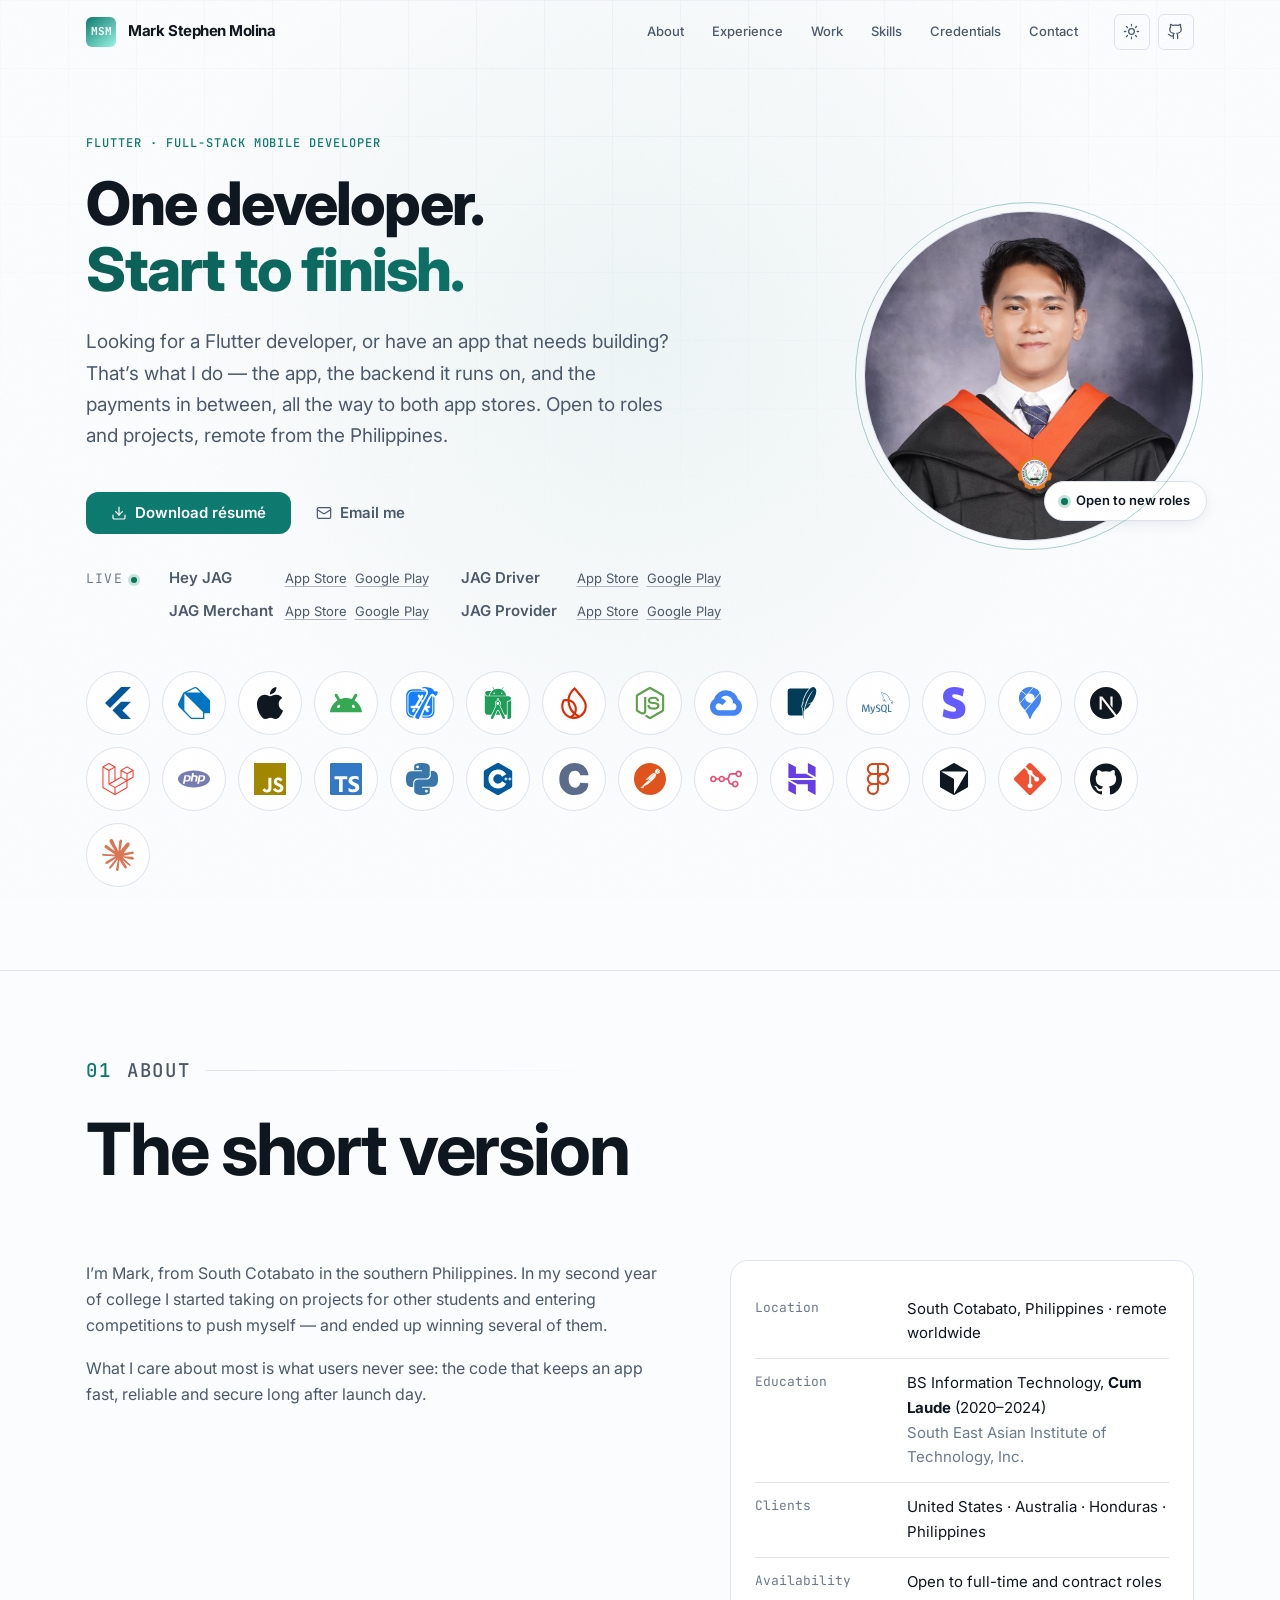
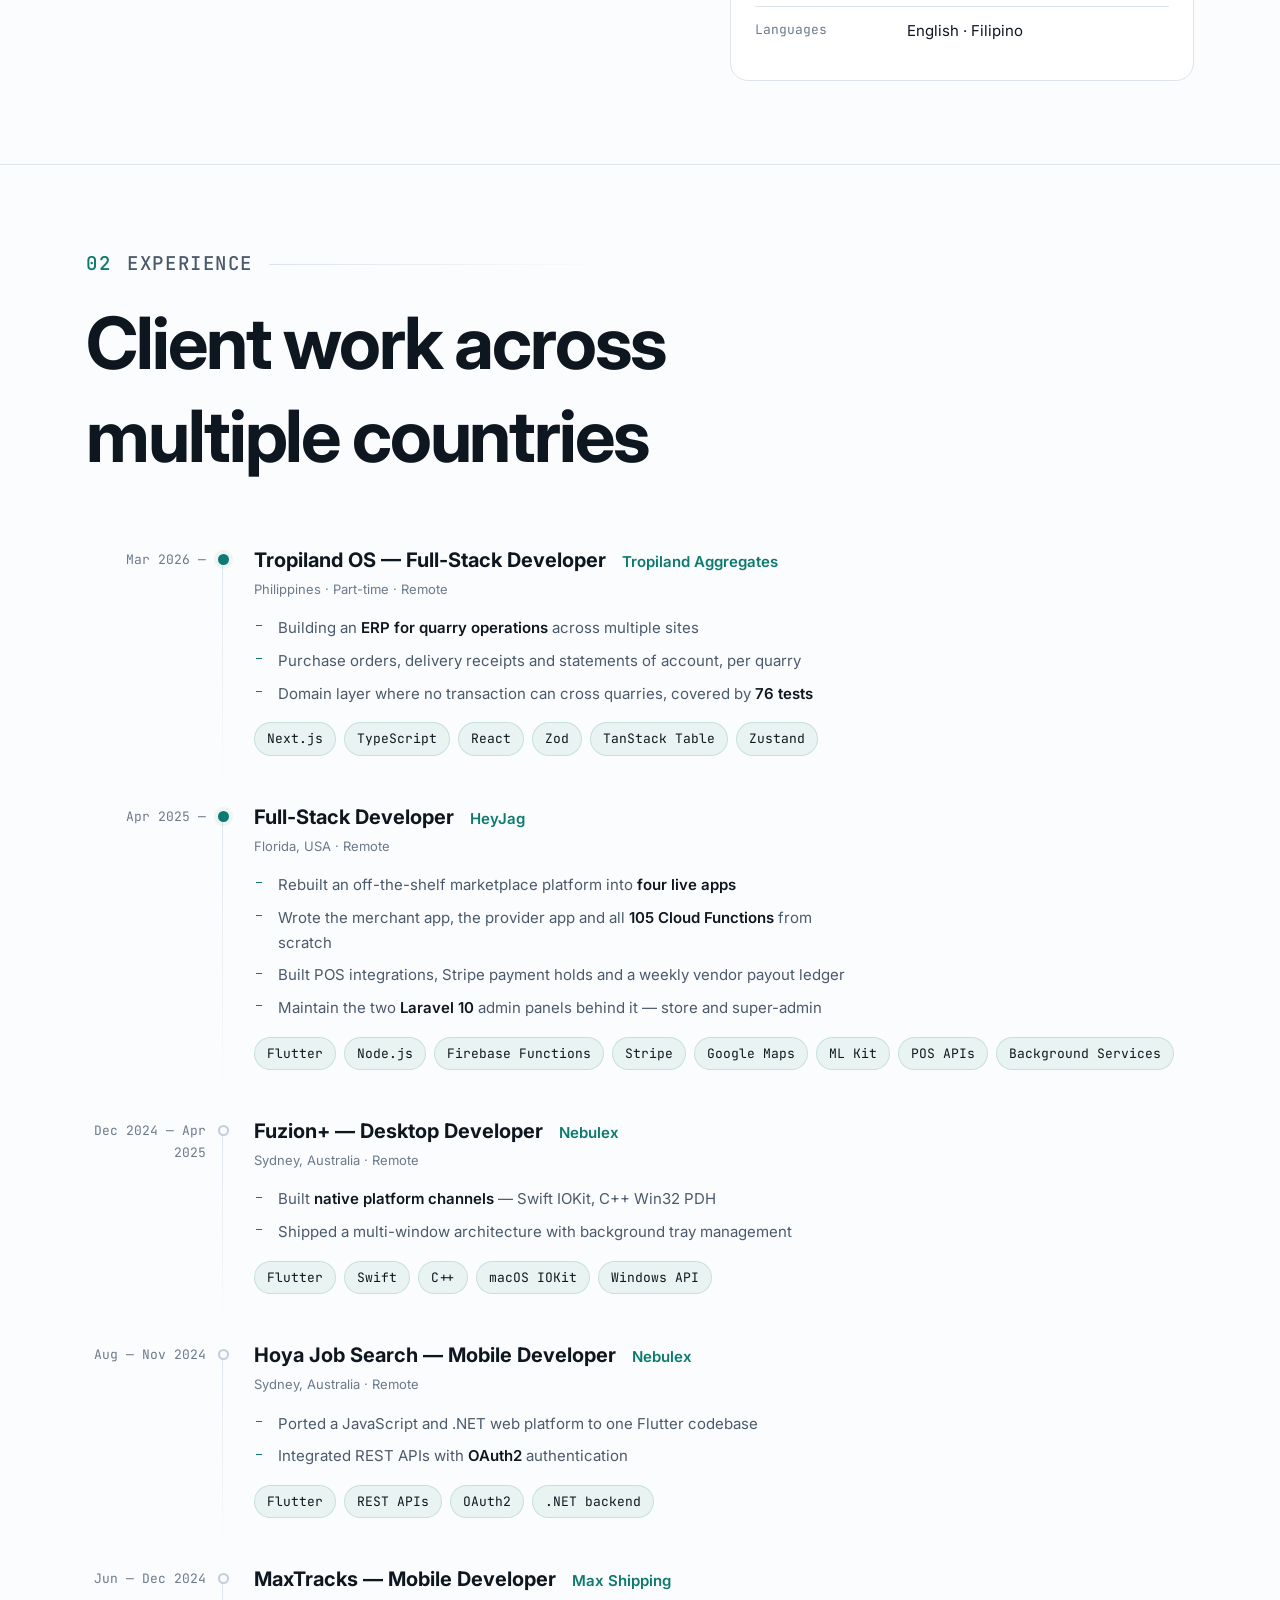
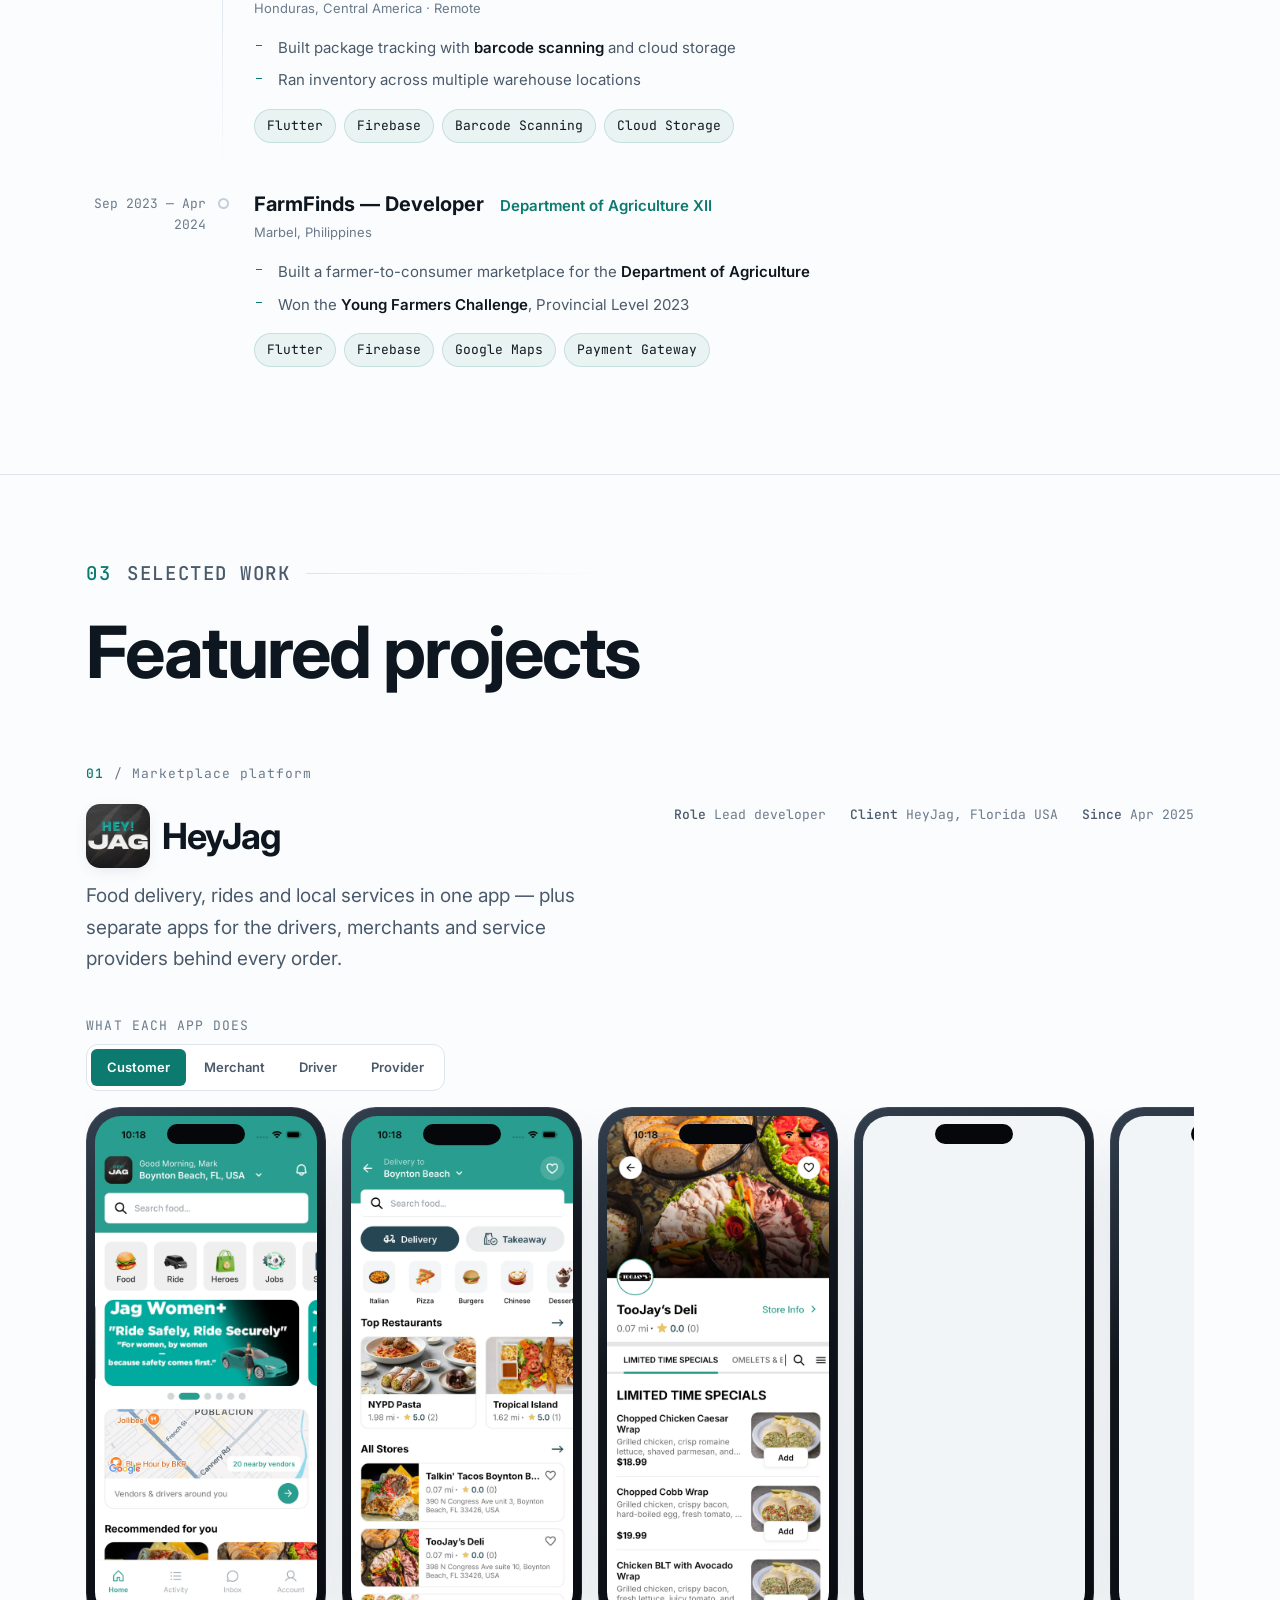
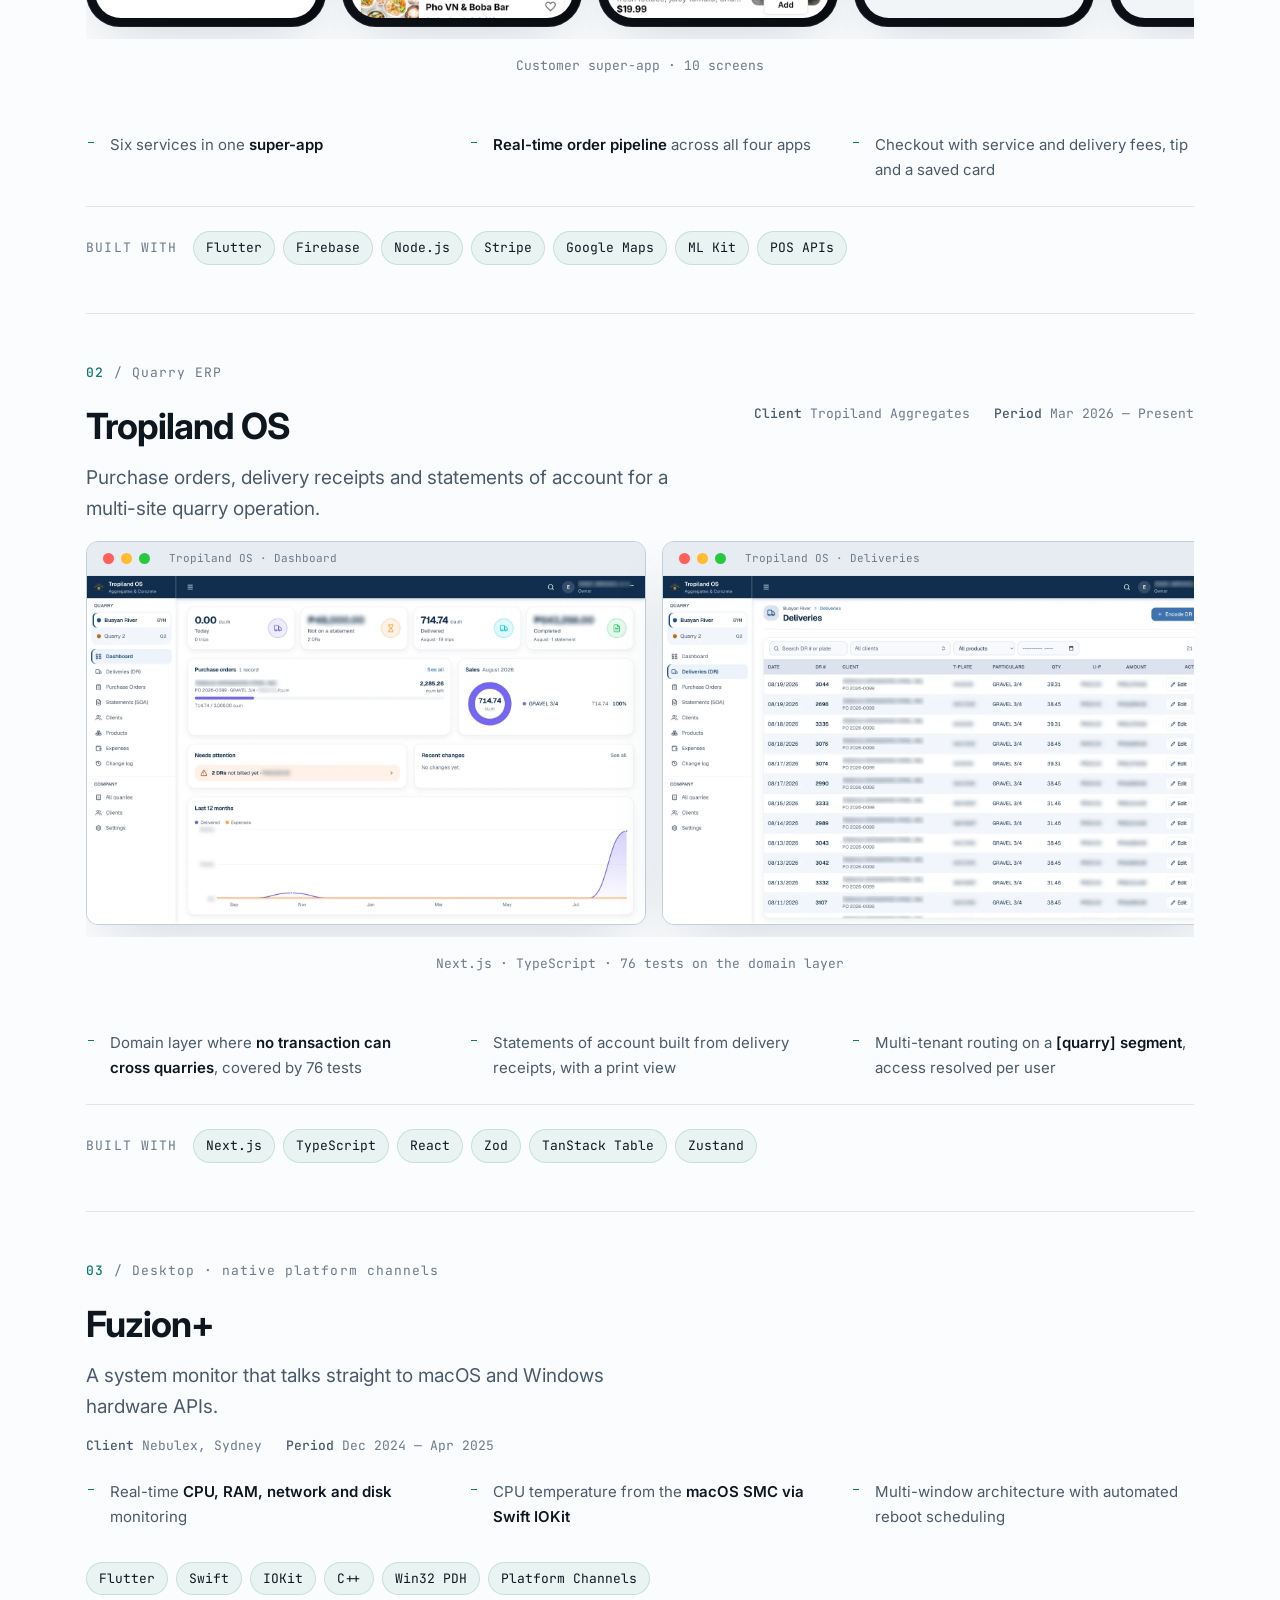
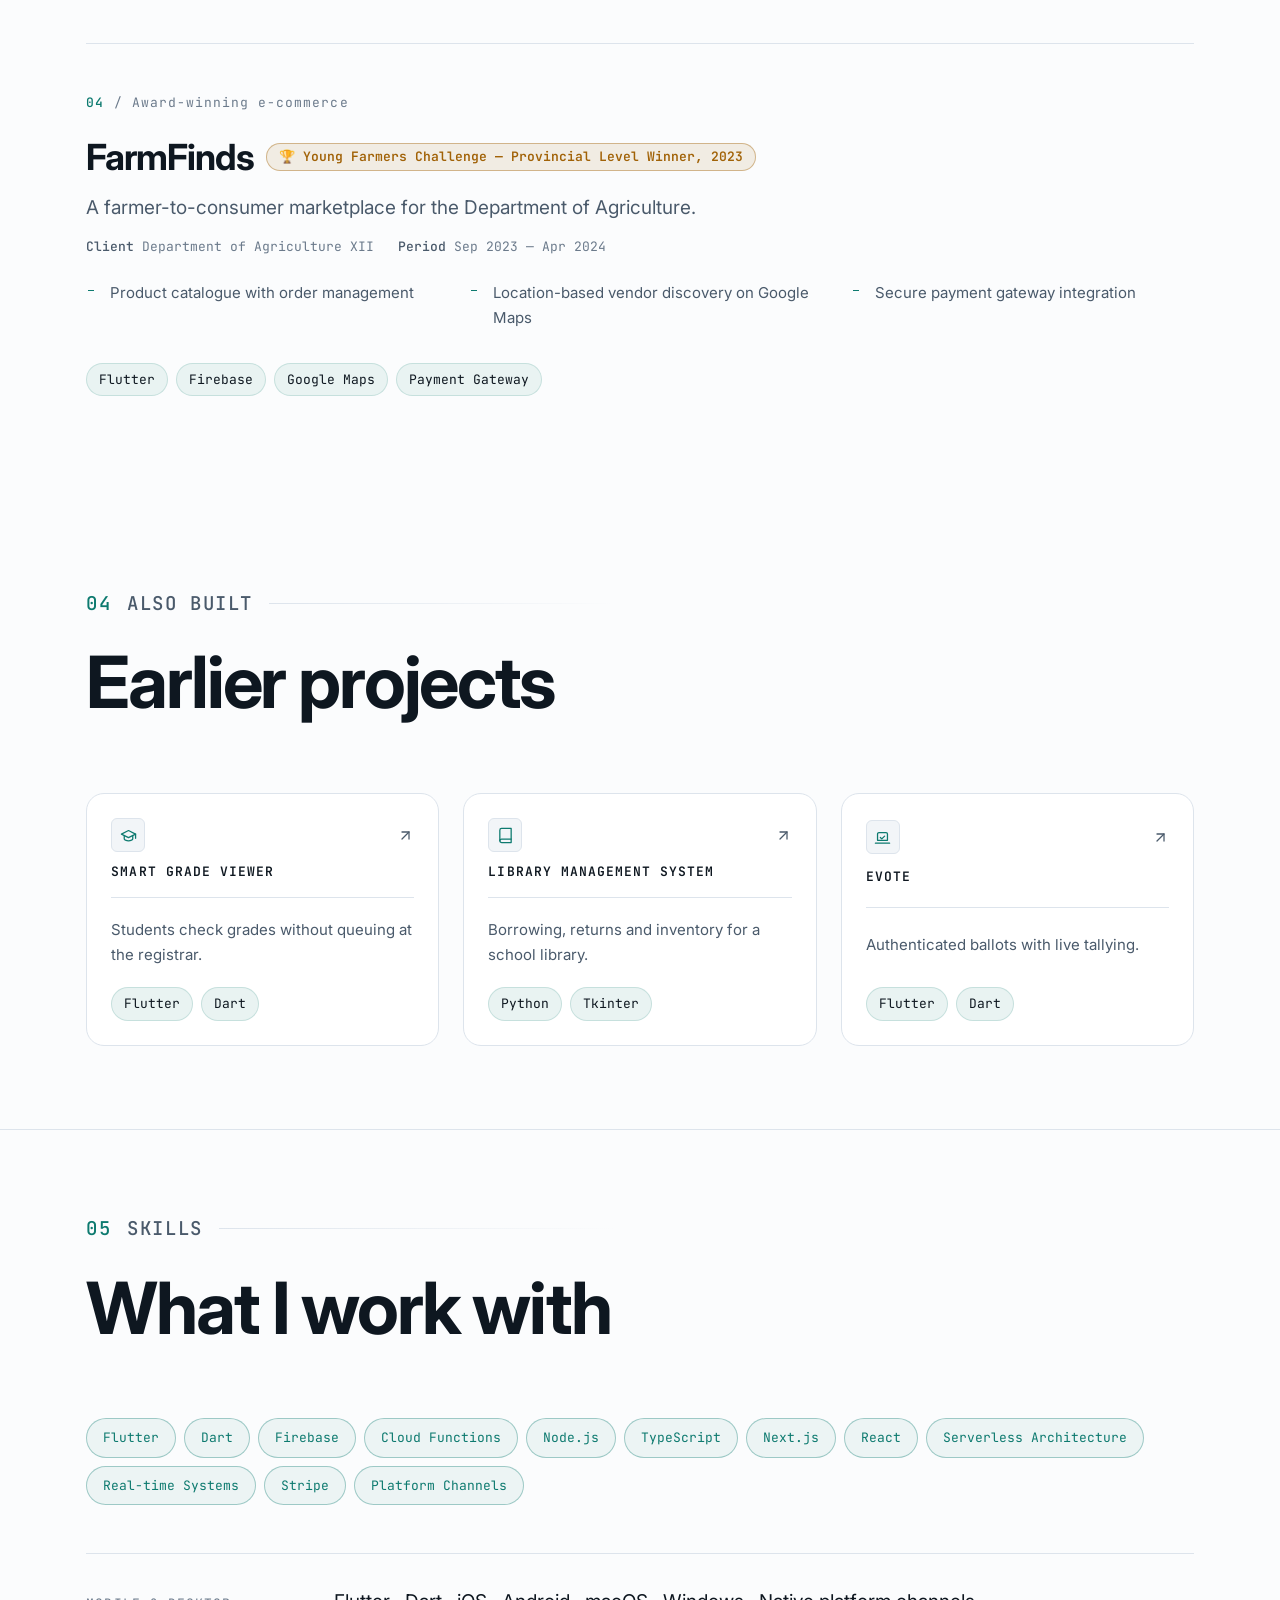
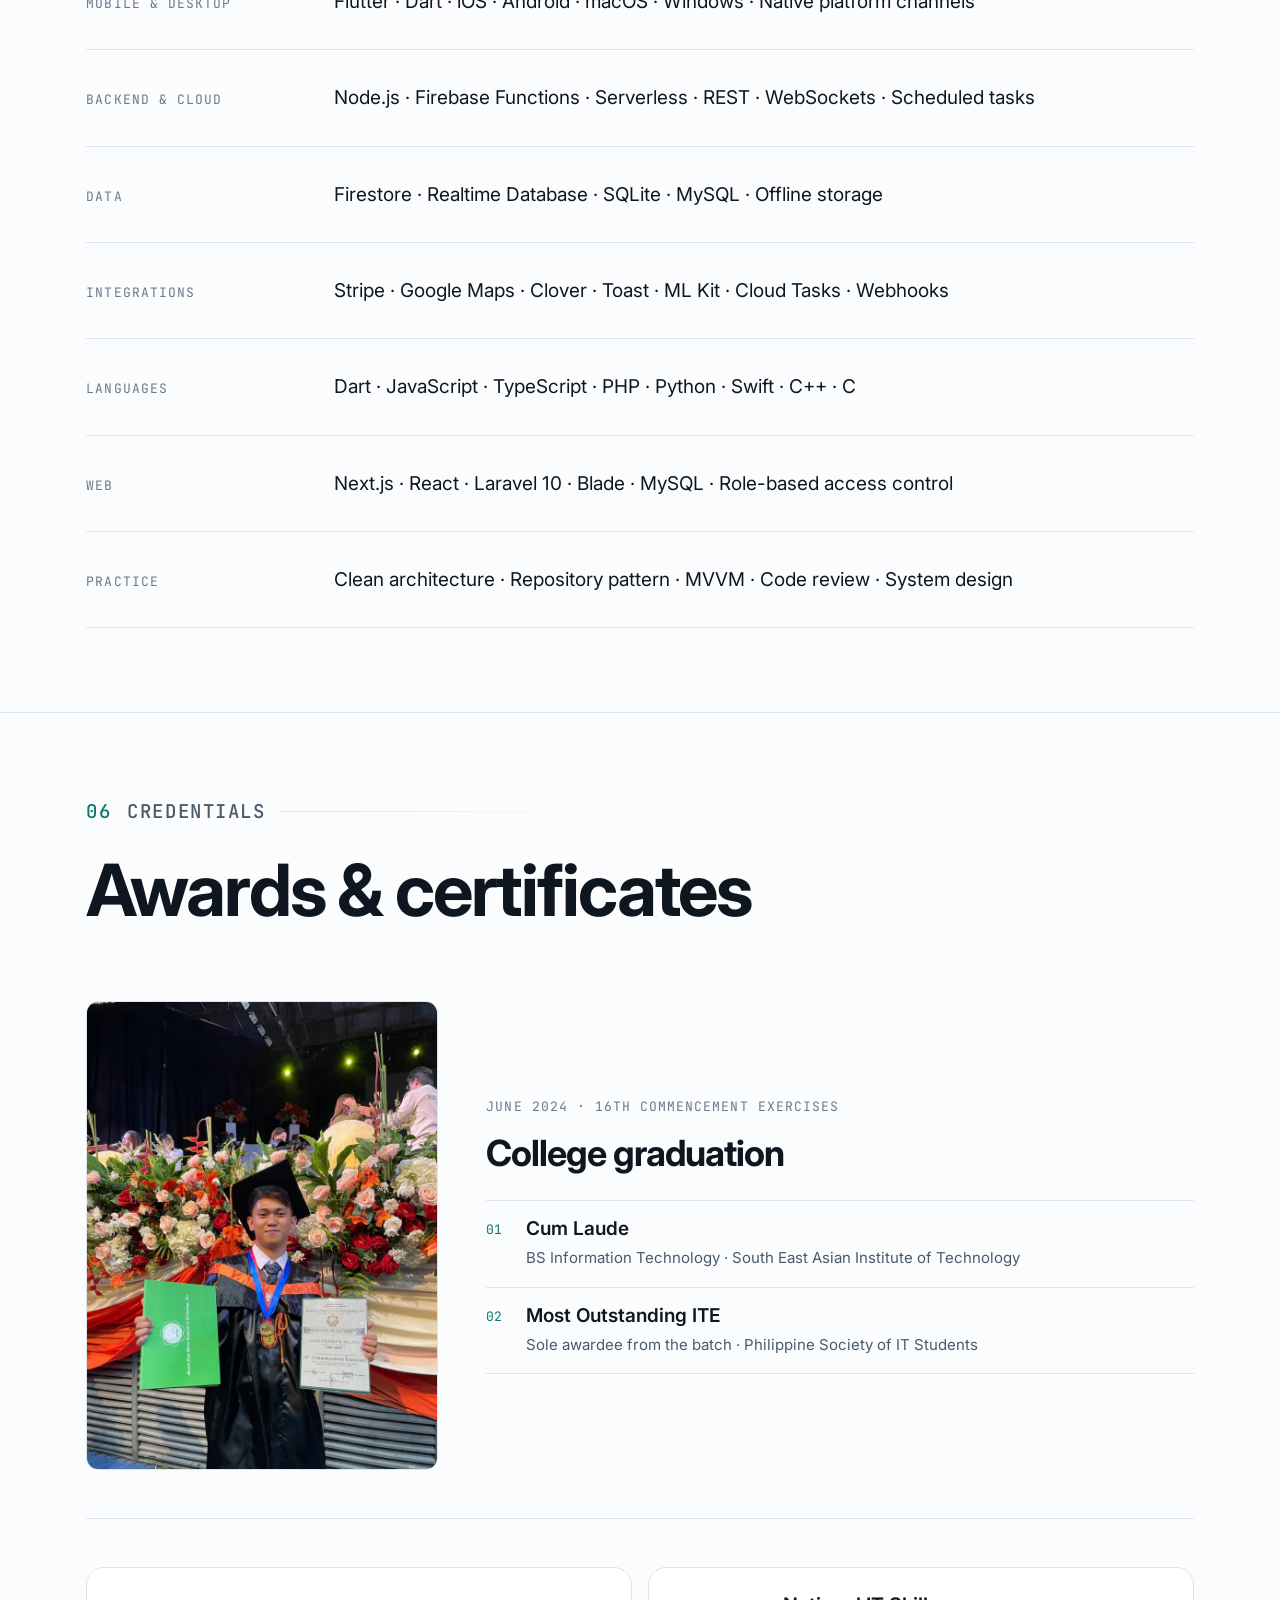
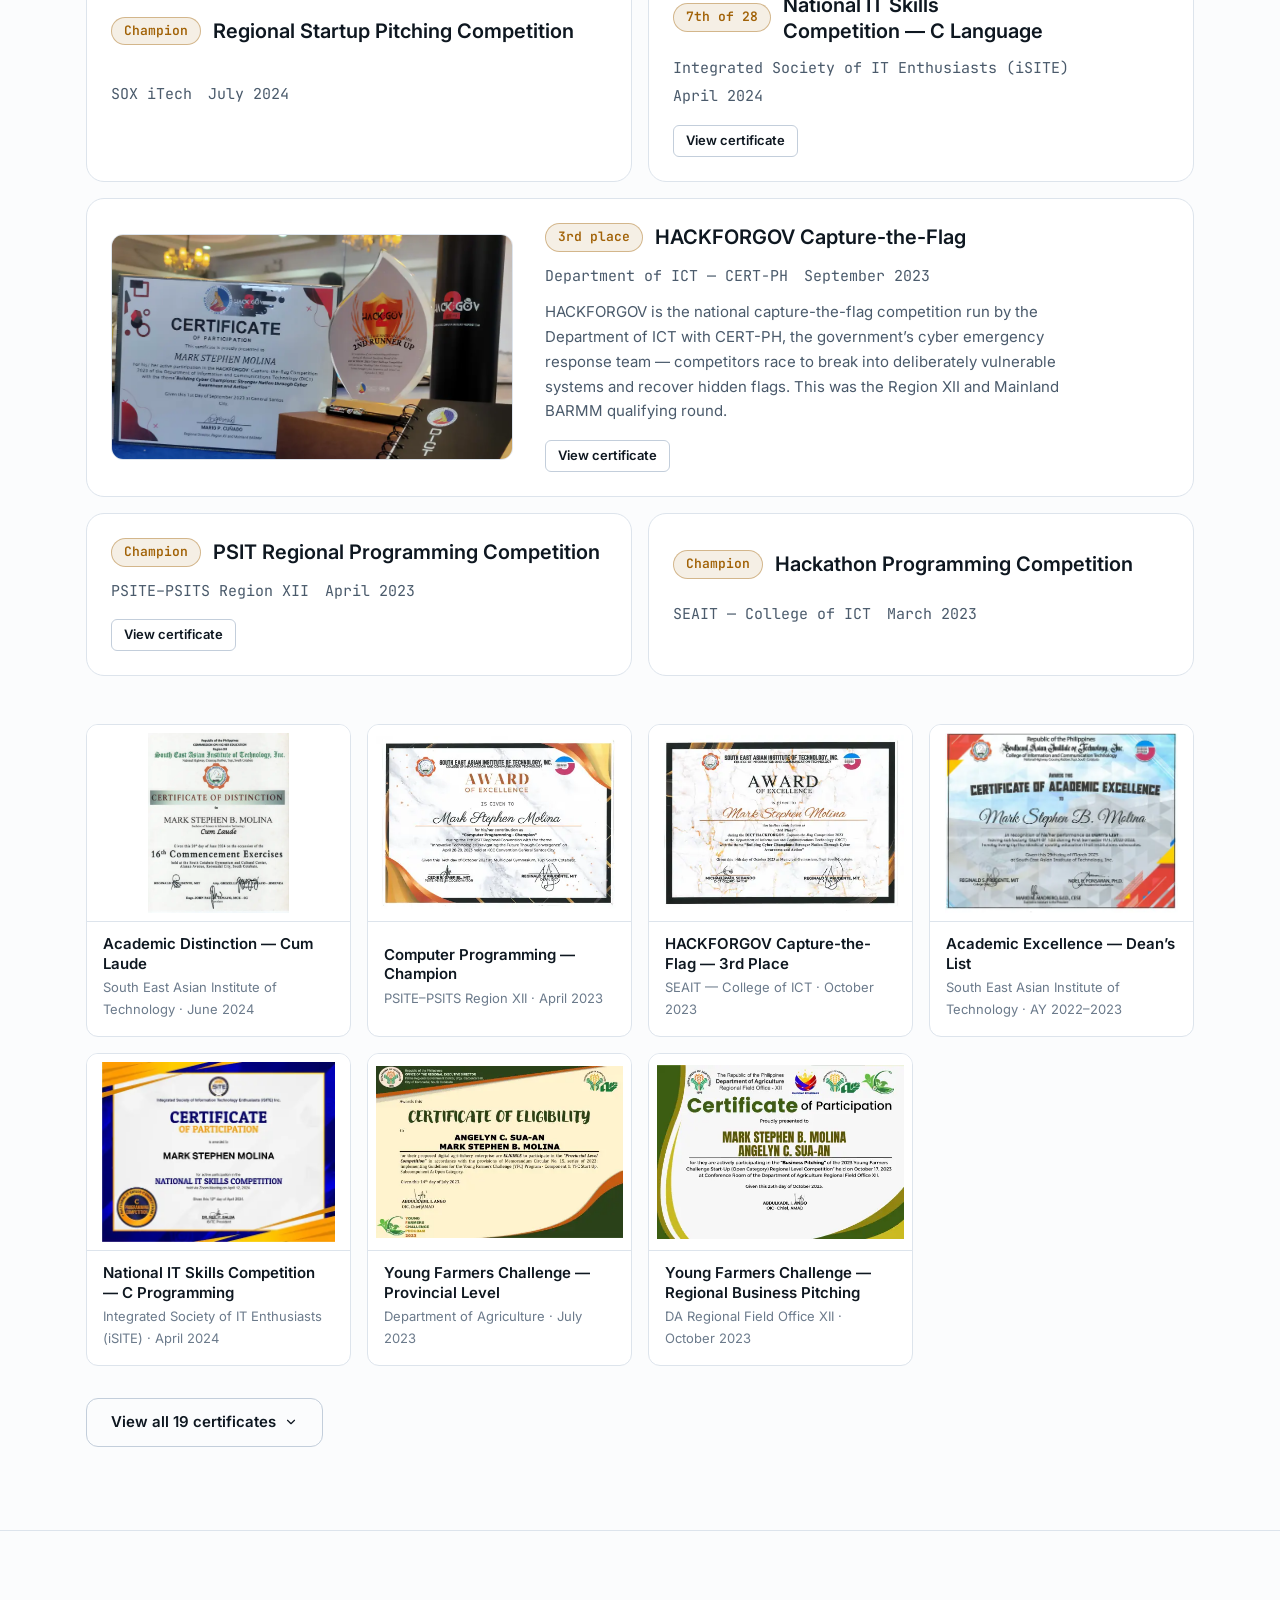
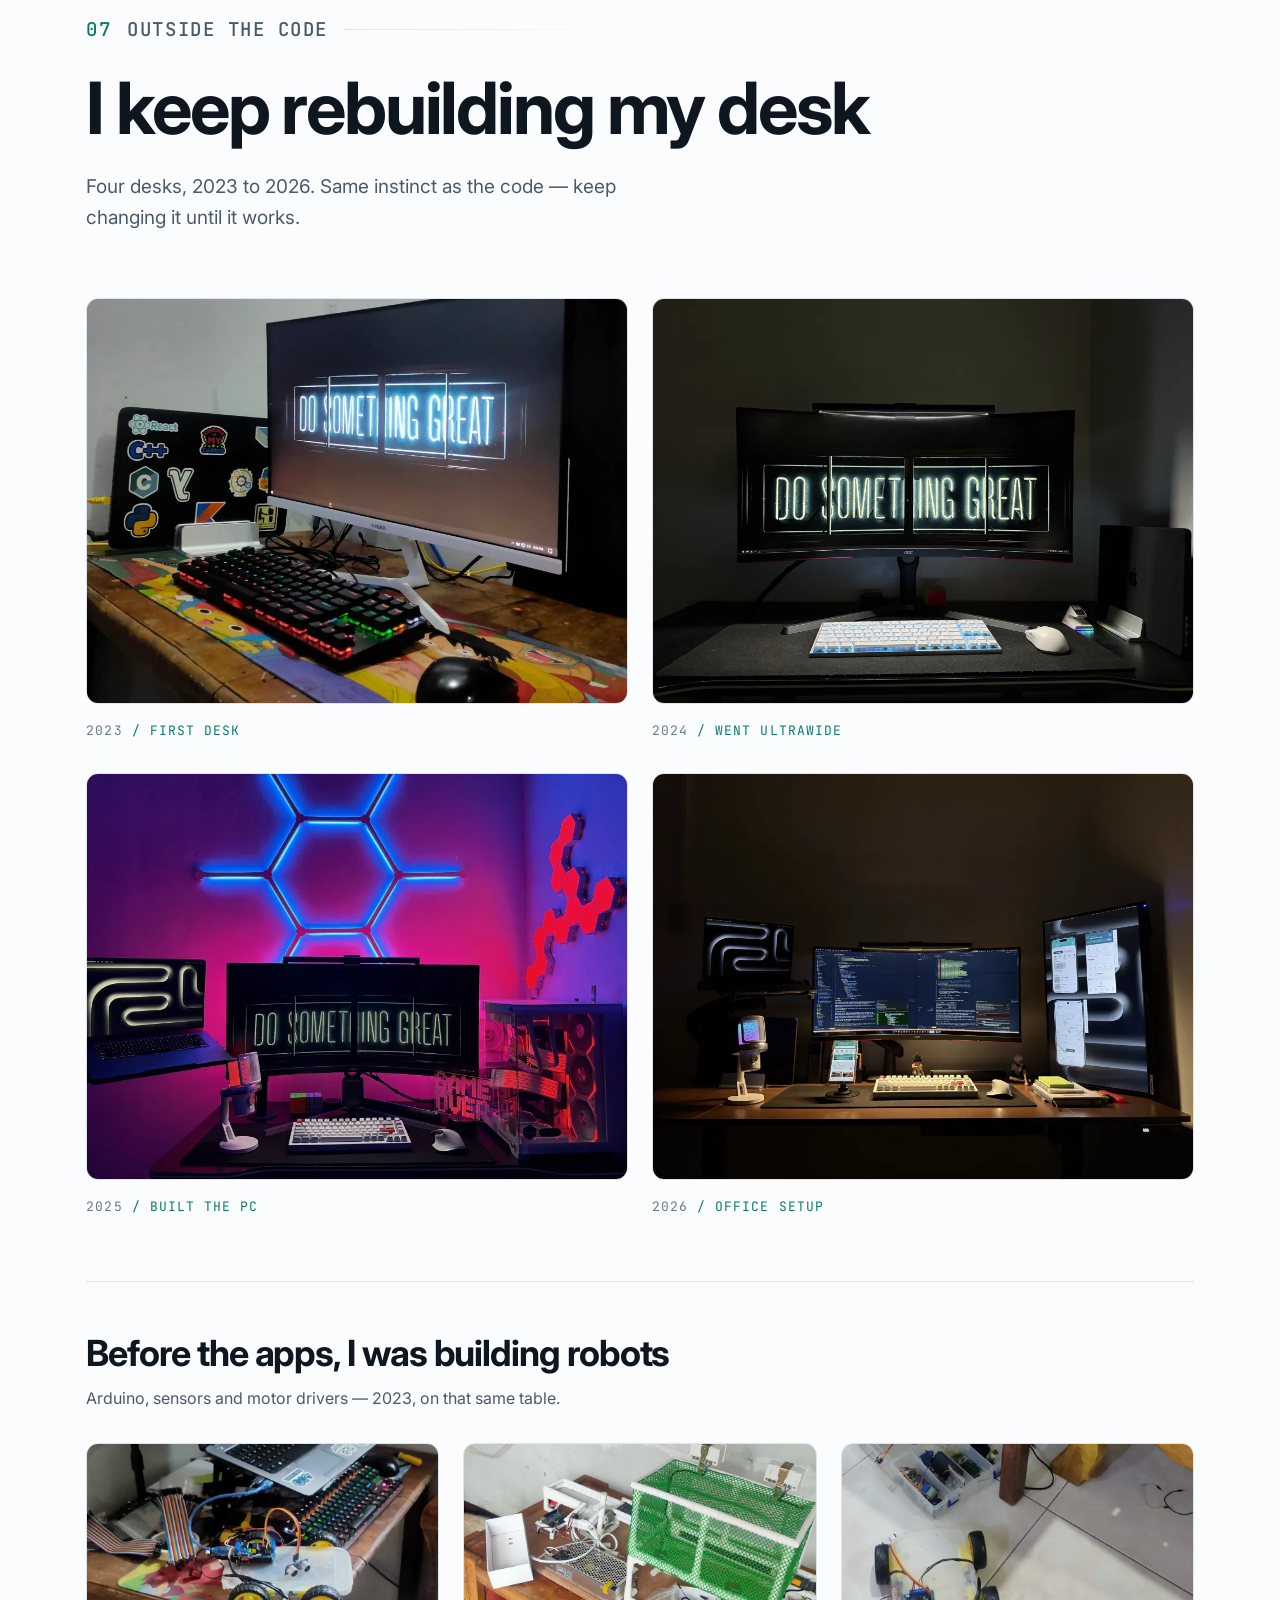
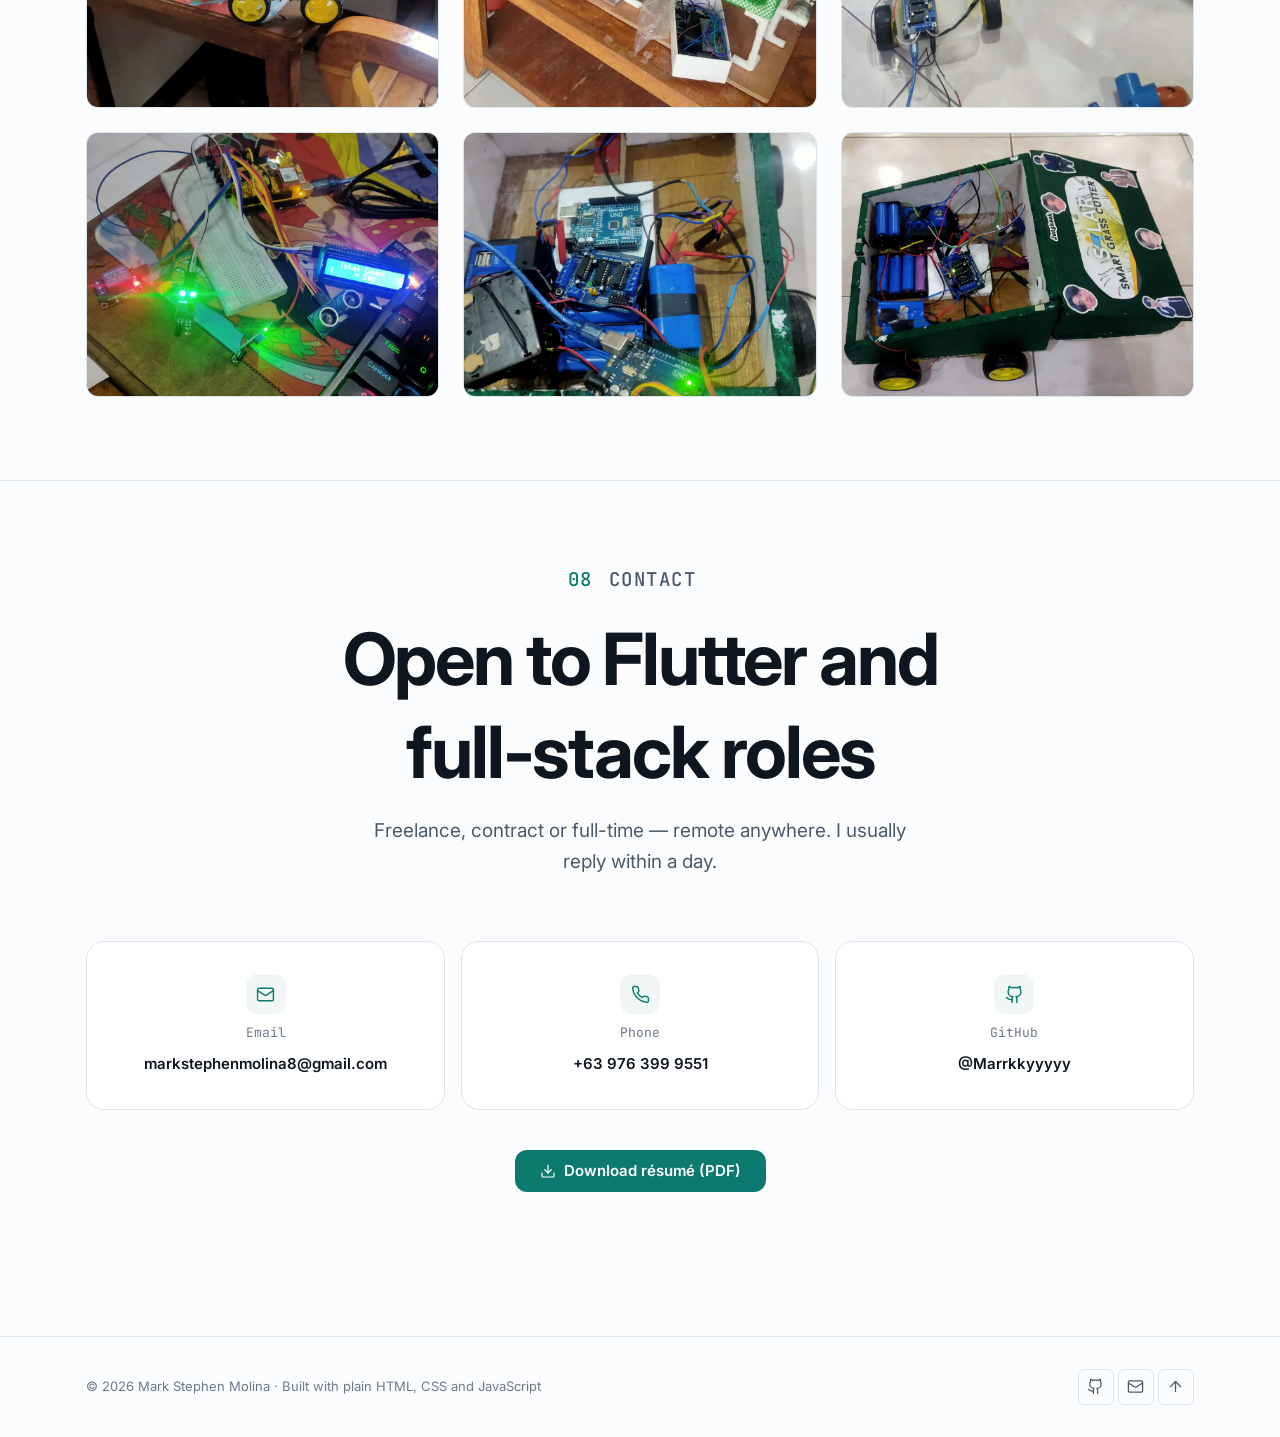
==== commit 607fd143: "HeyJag provider: eleven real simulator screens replace the three store crops Welcome, join a team, h" ====
--- a/index.html
+++ b/index.html
@@ -572,19 +572,51 @@
       <div class="gallery" data-gallery="heyjag_provider" data-panel="panel-provider" hidden>
       <div class="gallery__rail">
         <figure class="phone"><div class="phone__screen"><span class="phone__notch"></span>
-          <button class="phone__open" type="button" data-photo="assets/screenshots/heyjag_provider/01_bookings.webp" data-photo-set="heyjag_provider"
-                  data-photo-title="JAG Provider app" data-photo-meta="Bookings" aria-label="View full size: JAG Provider app — bookings">
-            <img data-src="assets/screenshots/heyjag_provider/01_bookings.webp" alt="JAG Provider app — bookings"></button></div></figure>
-        <figure class="phone"><div class="phone__screen"><span class="phone__notch"></span>
-          <button class="phone__open" type="button" data-photo="assets/screenshots/heyjag_provider/02_workers.webp" data-photo-set="heyjag_provider"
-                  data-photo-title="JAG Provider app" data-photo-meta="Job location and assigned workers" aria-label="View full size: JAG Provider app — job location and assigned workers">
-            <img data-src="assets/screenshots/heyjag_provider/02_workers.webp" alt="JAG Provider app — job location and assigned workers"></button></div></figure>
-        <figure class="phone"><div class="phone__screen"><span class="phone__notch"></span>
-          <button class="phone__open" type="button" data-photo="assets/screenshots/heyjag_provider/03_team.webp" data-photo-set="heyjag_provider"
-                  data-photo-title="JAG Provider app" data-photo-meta="Team" aria-label="View full size: JAG Provider app — team">
-            <img data-src="assets/screenshots/heyjag_provider/03_team.webp" alt="JAG Provider app — team"></button></div></figure>
-      </div>
-      <p class="gallery__caption">Service provider</p>
+          <button class="phone__open" type="button" data-photo="assets/screenshots/heyjag_provider/01_welcome.webp" data-photo-set="heyjag_provider"
+                  data-photo-title="JAG Pro provider app" data-photo-meta="Welcome screen — sign up as a provider, or join a team with an invite code" aria-label="View full size: JAG Pro provider app — welcome screen — sign up as a provider, or join a team with an invite code">
+            <img data-src="assets/screenshots/heyjag_provider/01_welcome.webp" alt="JAG Pro provider app — welcome screen — sign up as a provider, or join a team with an invite code"></button></div></figure>
+        <figure class="phone"><div class="phone__screen"><span class="phone__notch"></span>
+          <button class="phone__open" type="button" data-photo="assets/screenshots/heyjag_provider/02_join_team.webp" data-photo-set="heyjag_provider"
+                  data-photo-title="JAG Pro provider app" data-photo-meta="Joining a provider’s team with an invite code" aria-label="View full size: JAG Pro provider app — joining a provider’s team with an invite code">
+            <img data-src="assets/screenshots/heyjag_provider/02_join_team.webp" alt="JAG Pro provider app — joining a provider’s team with an invite code"></button></div></figure>
+        <figure class="phone"><div class="phone__screen"><span class="phone__notch"></span>
+          <button class="phone__open" type="button" data-photo="assets/screenshots/heyjag_provider/03_home.webp" data-photo-set="heyjag_provider"
+                  data-photo-title="JAG Pro provider app" data-photo-meta="Home — active services, completed jobs, weekly activity and upcoming bookings" aria-label="View full size: JAG Pro provider app — home — active services, completed jobs, weekly activity and upcoming bookings">
+            <img data-src="assets/screenshots/heyjag_provider/03_home.webp" alt="JAG Pro provider app — home — active services, completed jobs, weekly activity and upcoming bookings"></button></div></figure>
+        <figure class="phone"><div class="phone__screen"><span class="phone__notch"></span>
+          <button class="phone__open" type="button" data-photo="assets/screenshots/heyjag_provider/04_active_services.webp" data-photo-set="heyjag_provider"
+                  data-photo-title="JAG Pro provider app" data-photo-meta="Active services with hourly rates, plus workers and analytics" aria-label="View full size: JAG Pro provider app — active services with hourly rates, plus workers and analytics">
+            <img data-src="assets/screenshots/heyjag_provider/04_active_services.webp" alt="JAG Pro provider app — active services with hourly rates, plus workers and analytics"></button></div></figure>
+        <figure class="phone"><div class="phone__screen"><span class="phone__notch"></span>
+          <button class="phone__open" type="button" data-photo="assets/screenshots/heyjag_provider/05_my_services.webp" data-photo-set="heyjag_provider"
+                  data-photo-title="JAG Pro provider app" data-photo-meta="Services grouped by category, active and inactive" aria-label="View full size: JAG Pro provider app — services grouped by category, active and inactive">
+            <img data-src="assets/screenshots/heyjag_provider/05_my_services.webp" alt="JAG Pro provider app — services grouped by category, active and inactive"></button></div></figure>
+        <figure class="phone"><div class="phone__screen"><span class="phone__notch"></span>
+          <button class="phone__open" type="button" data-photo="assets/screenshots/heyjag_provider/06_service_rate.webp" data-photo-set="heyjag_provider"
+                  data-photo-title="JAG Pro provider app" data-photo-meta="Setting a service’s hourly rate, minimum hours and booking lead time" aria-label="View full size: JAG Pro provider app — setting a service’s hourly rate, minimum hours and booking lead time">
+            <img data-src="assets/screenshots/heyjag_provider/06_service_rate.webp" alt="JAG Pro provider app — setting a service’s hourly rate, minimum hours and booking lead time"></button></div></figure>
+        <figure class="phone"><div class="phone__screen"><span class="phone__notch"></span>
+          <button class="phone__open" type="button" data-photo="assets/screenshots/heyjag_provider/07_calendar.webp" data-photo-set="heyjag_provider"
+                  data-photo-title="JAG Pro provider app" data-photo-meta="Bookings calendar by day" aria-label="View full size: JAG Pro provider app — bookings calendar by day">
+            <img data-src="assets/screenshots/heyjag_provider/07_calendar.webp" alt="JAG Pro provider app — bookings calendar by day"></button></div></figure>
+        <figure class="phone"><div class="phone__screen"><span class="phone__notch"></span>
+          <button class="phone__open" type="button" data-photo="assets/screenshots/heyjag_provider/08_pending.webp" data-photo-set="heyjag_provider"
+                  data-photo-title="JAG Pro provider app" data-photo-meta="A pending booking to accept or decline" aria-label="View full size: JAG Pro provider app — a pending booking to accept or decline">
+            <img data-src="assets/screenshots/heyjag_provider/08_pending.webp" alt="JAG Pro provider app — a pending booking to accept or decline"></button></div></figure>
+        <figure class="phone"><div class="phone__screen"><span class="phone__notch"></span>
+          <button class="phone__open" type="button" data-photo="assets/screenshots/heyjag_provider/09_booking_detail.webp" data-photo-set="heyjag_provider"
+                  data-photo-title="JAG Pro provider app" data-photo-meta="Booking details — customer, service, duration and price breakdown" aria-label="View full size: JAG Pro provider app — booking details — customer, service, duration and price breakdown">
+            <img data-src="assets/screenshots/heyjag_provider/09_booking_detail.webp" alt="JAG Pro provider app — booking details — customer, service, duration and price breakdown"></button></div></figure>
+        <figure class="phone"><div class="phone__screen"><span class="phone__notch"></span>
+          <button class="phone__open" type="button" data-photo="assets/screenshots/heyjag_provider/10_completed.webp" data-photo-set="heyjag_provider"
+                  data-photo-title="JAG Pro provider app" data-photo-meta="Completed bookings with earnings" aria-label="View full size: JAG Pro provider app — completed bookings with earnings">
+            <img data-src="assets/screenshots/heyjag_provider/10_completed.webp" alt="JAG Pro provider app — completed bookings with earnings"></button></div></figure>
+        <figure class="phone"><div class="phone__screen"><span class="phone__notch"></span>
+          <button class="phone__open" type="button" data-photo="assets/screenshots/heyjag_provider/11_profile.webp" data-photo-set="heyjag_provider"
+                  data-photo-title="JAG Pro provider app" data-photo-meta="Provider profile — jobs done, rating, earnings and business status" aria-label="View full size: JAG Pro provider app — provider profile — jobs done, rating, earnings and business status">
+            <img data-src="assets/screenshots/heyjag_provider/11_profile.webp" alt="JAG Pro provider app — provider profile — jobs done, rating, earnings and business status"></button></div></figure>
+      </div>
+      <p class="gallery__caption">Provider app · 11 screens</p>
       </div>
       <div class="gallery" data-gallery="heyjag_driver" data-panel="panel-driver" hidden>
       <div class="gallery__rail">
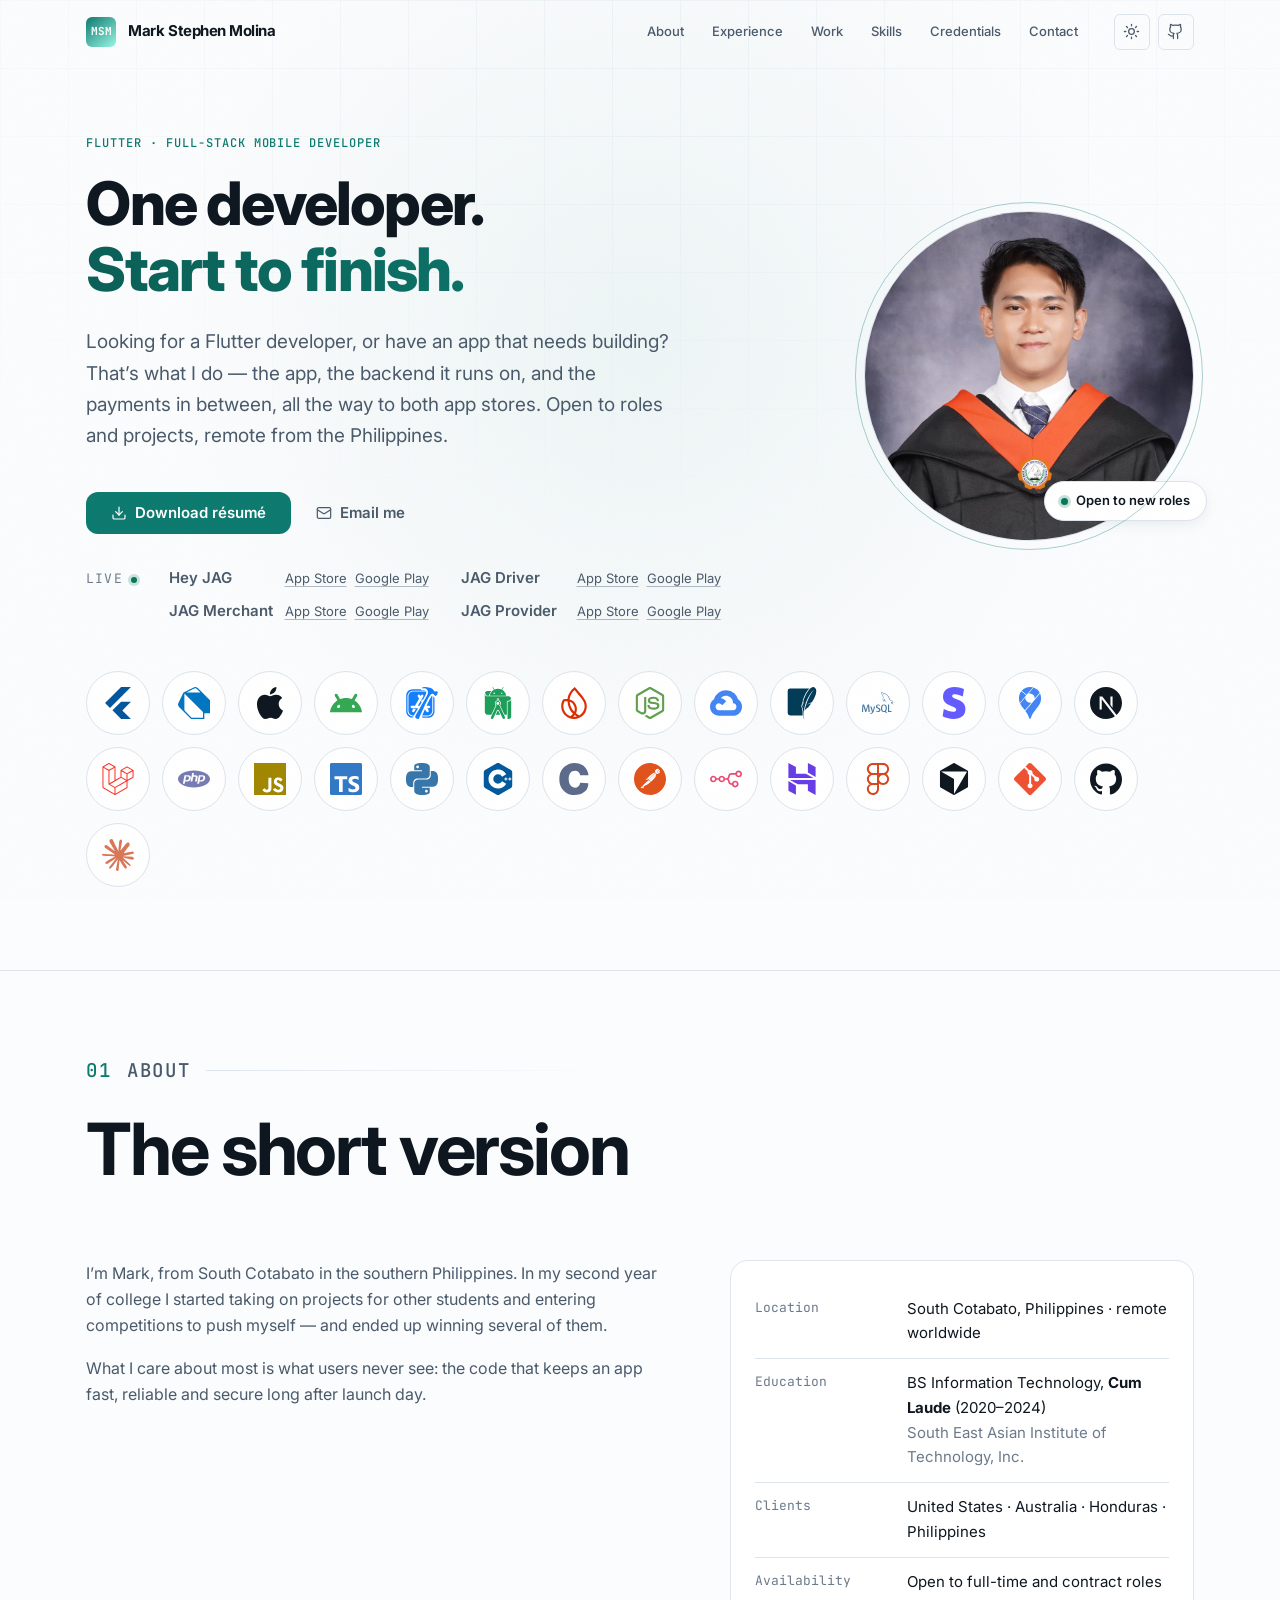
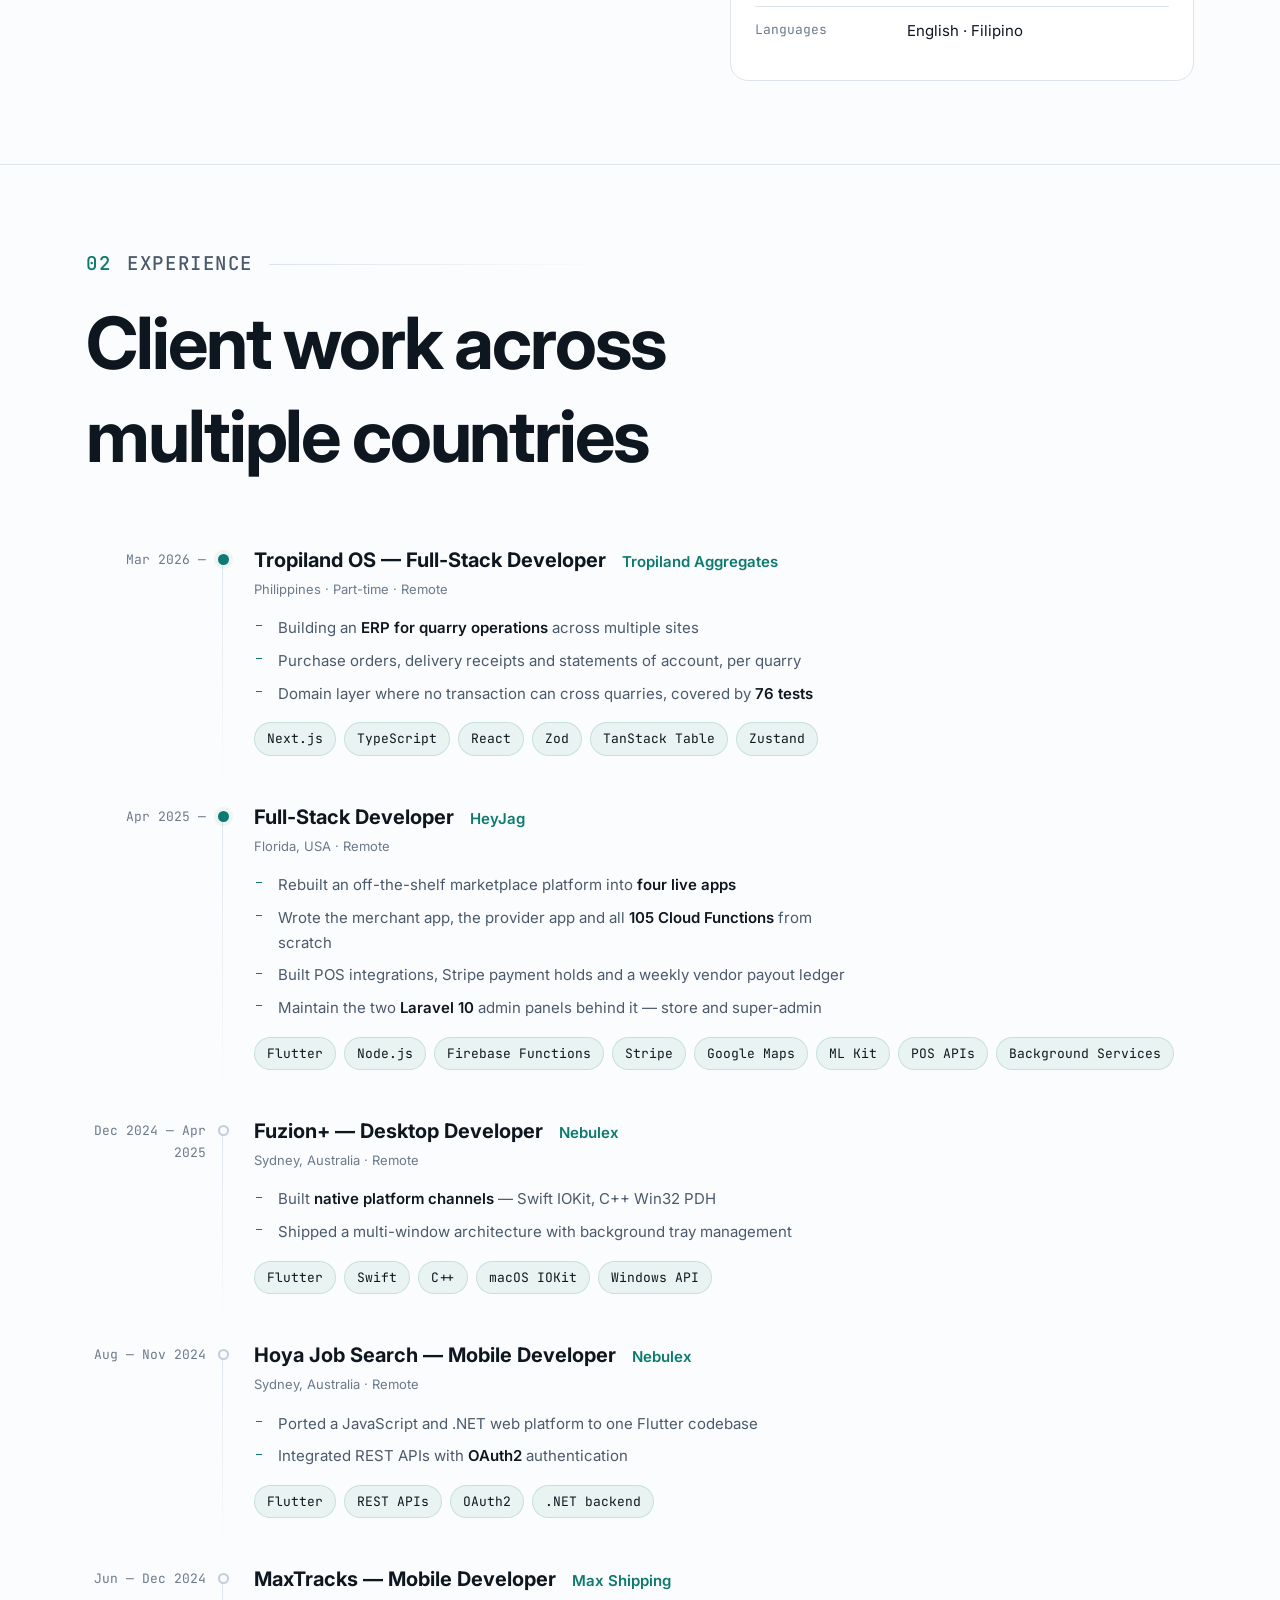
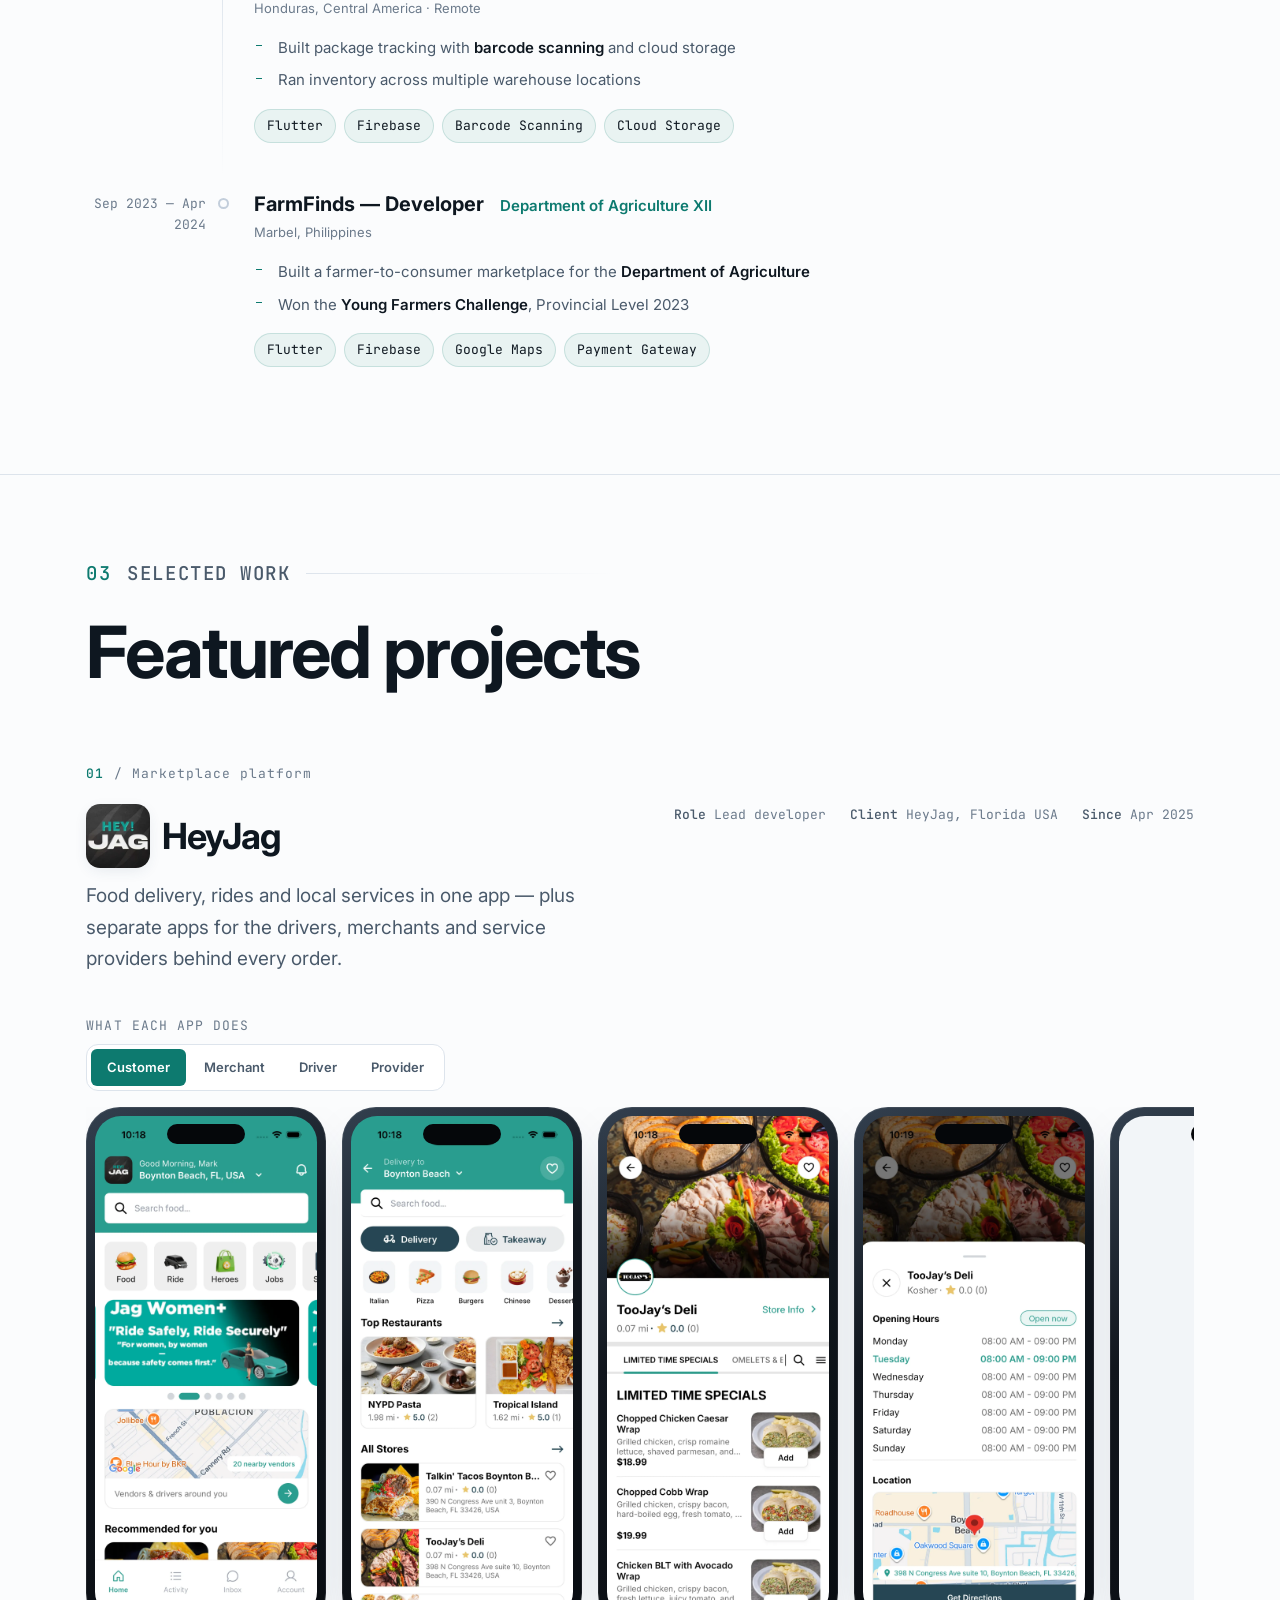
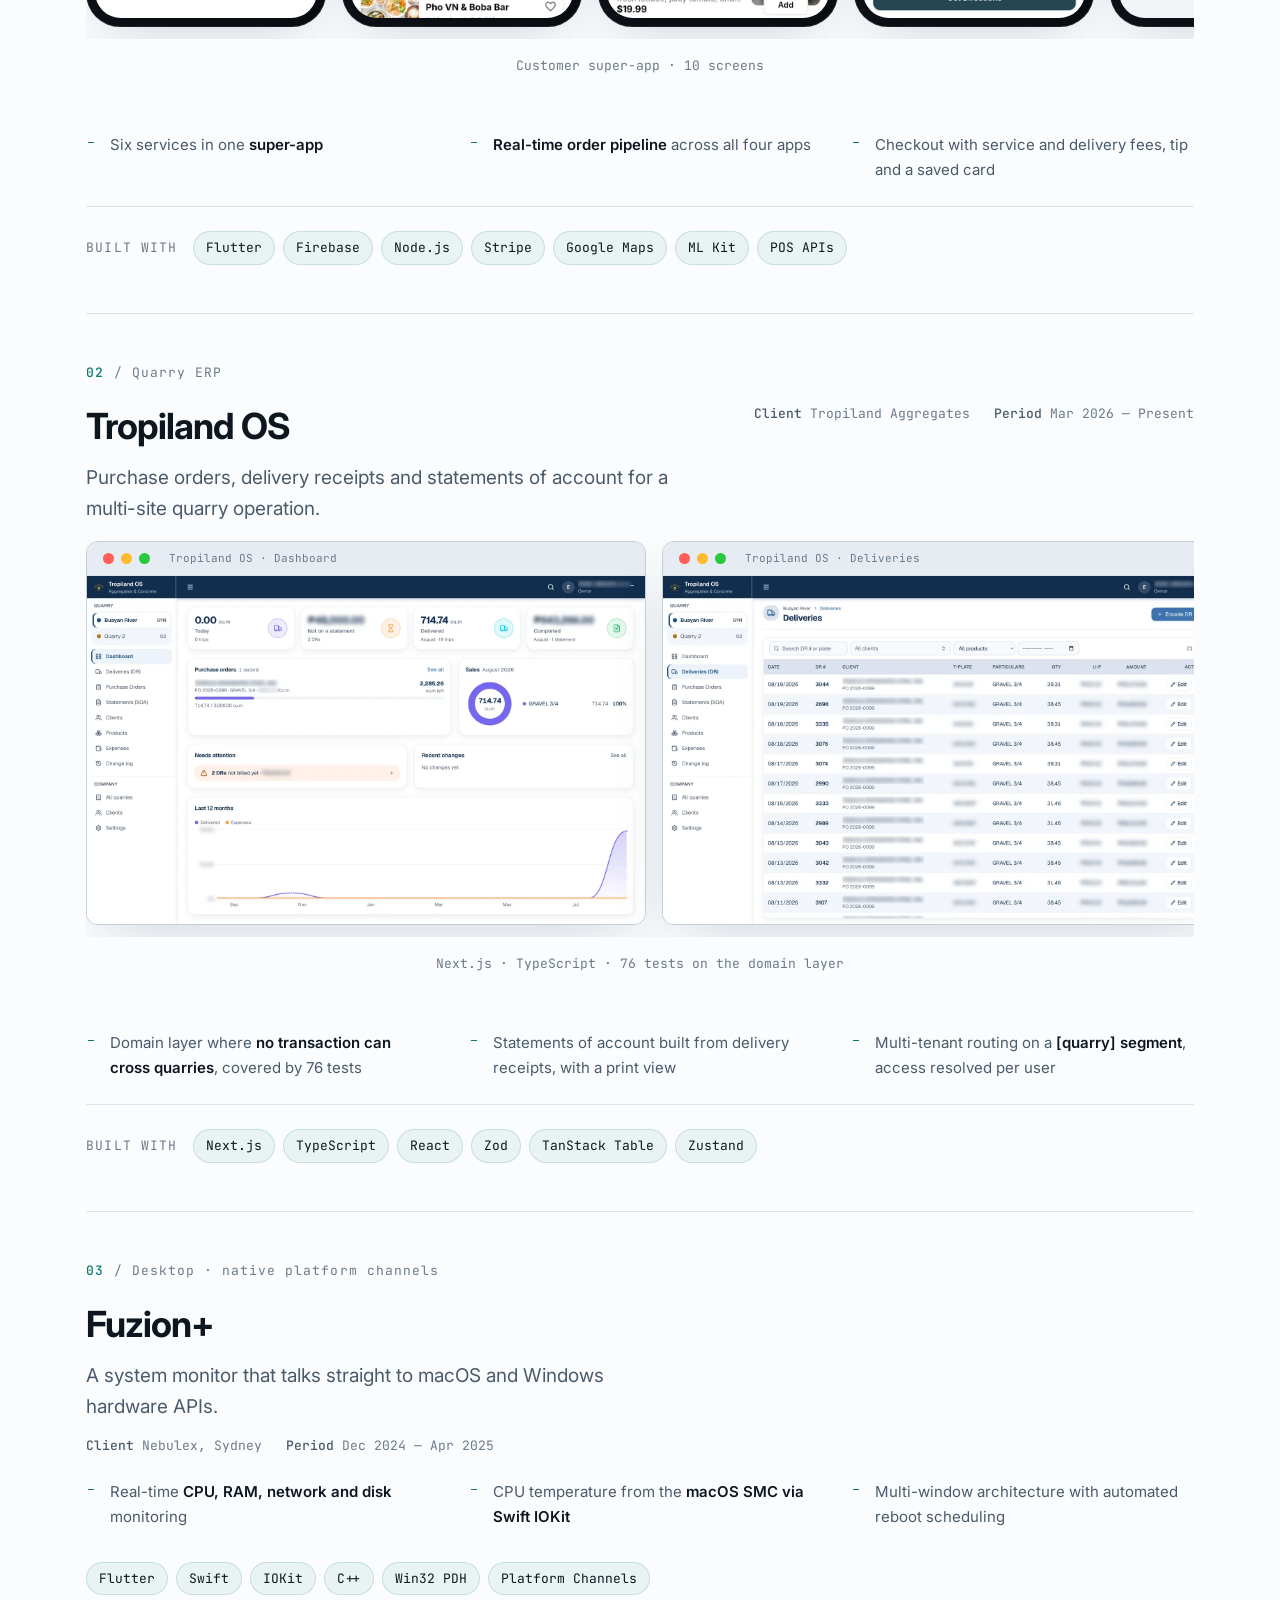
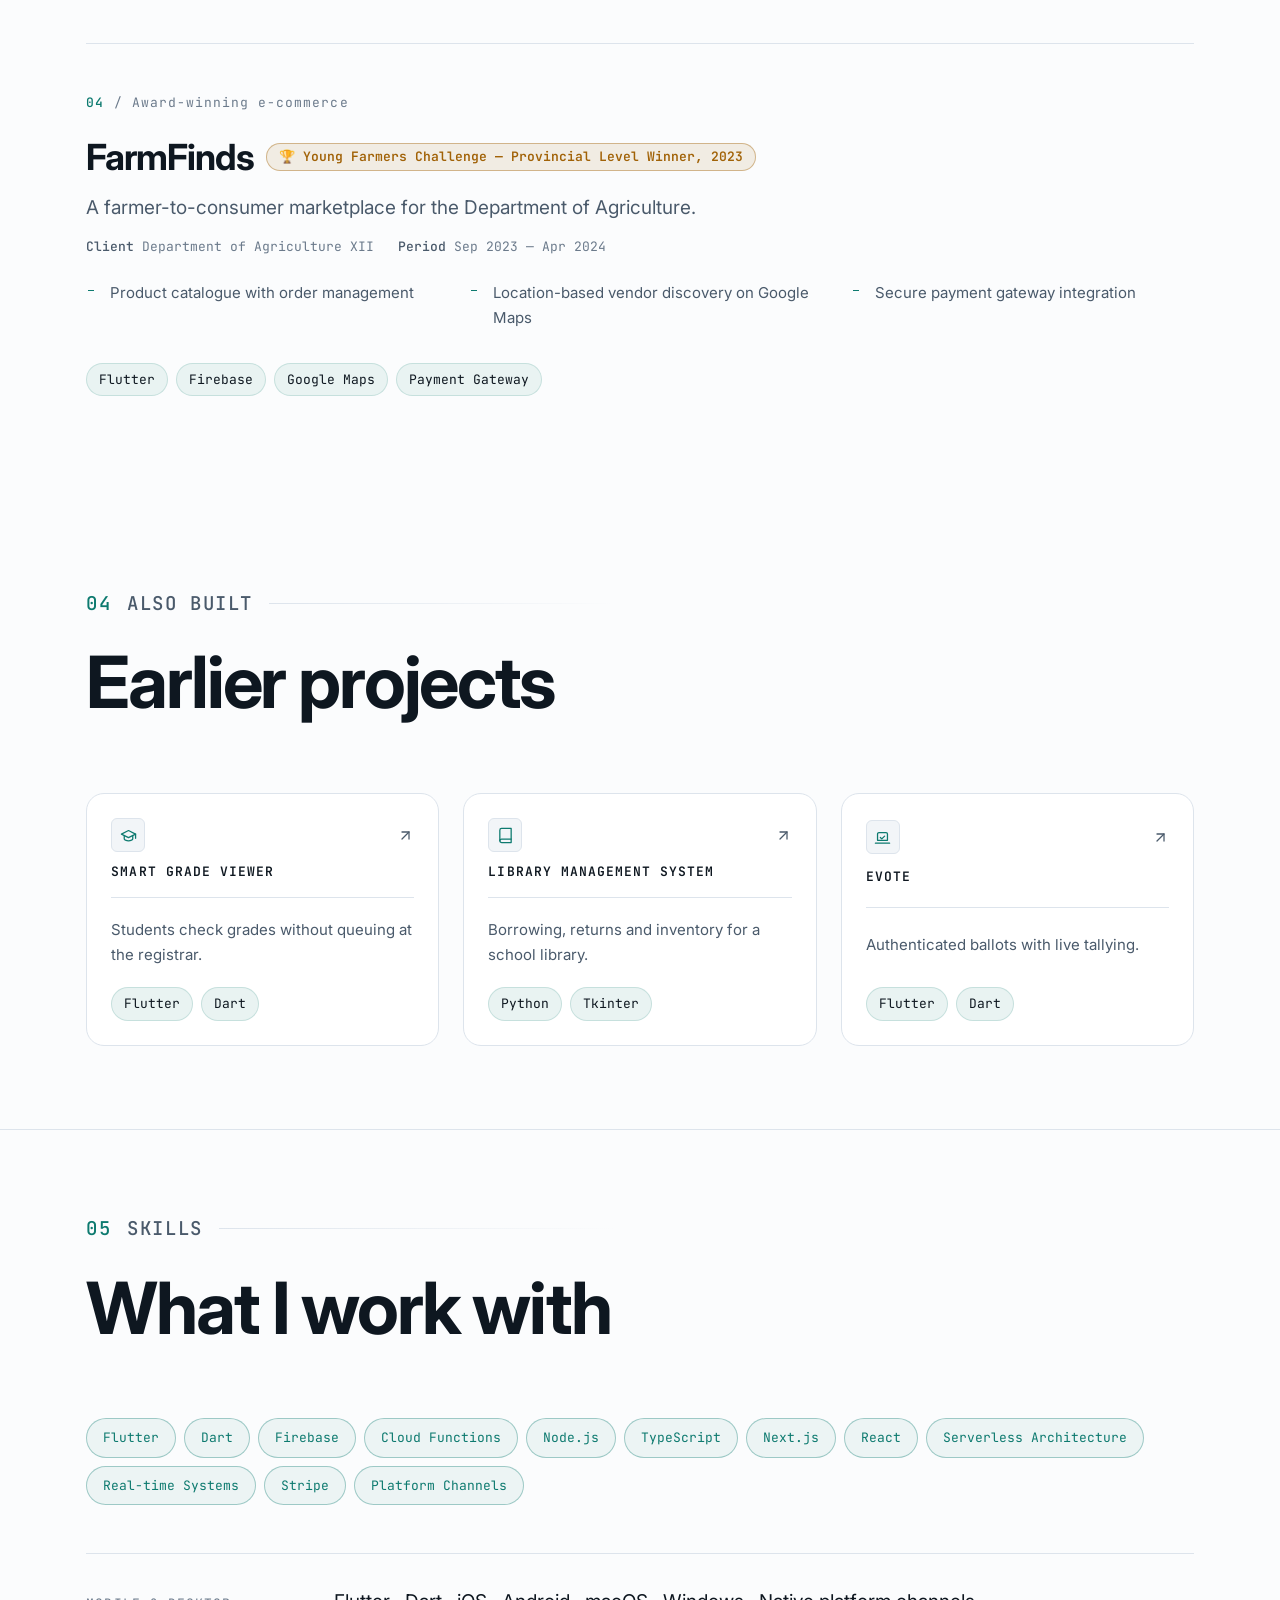
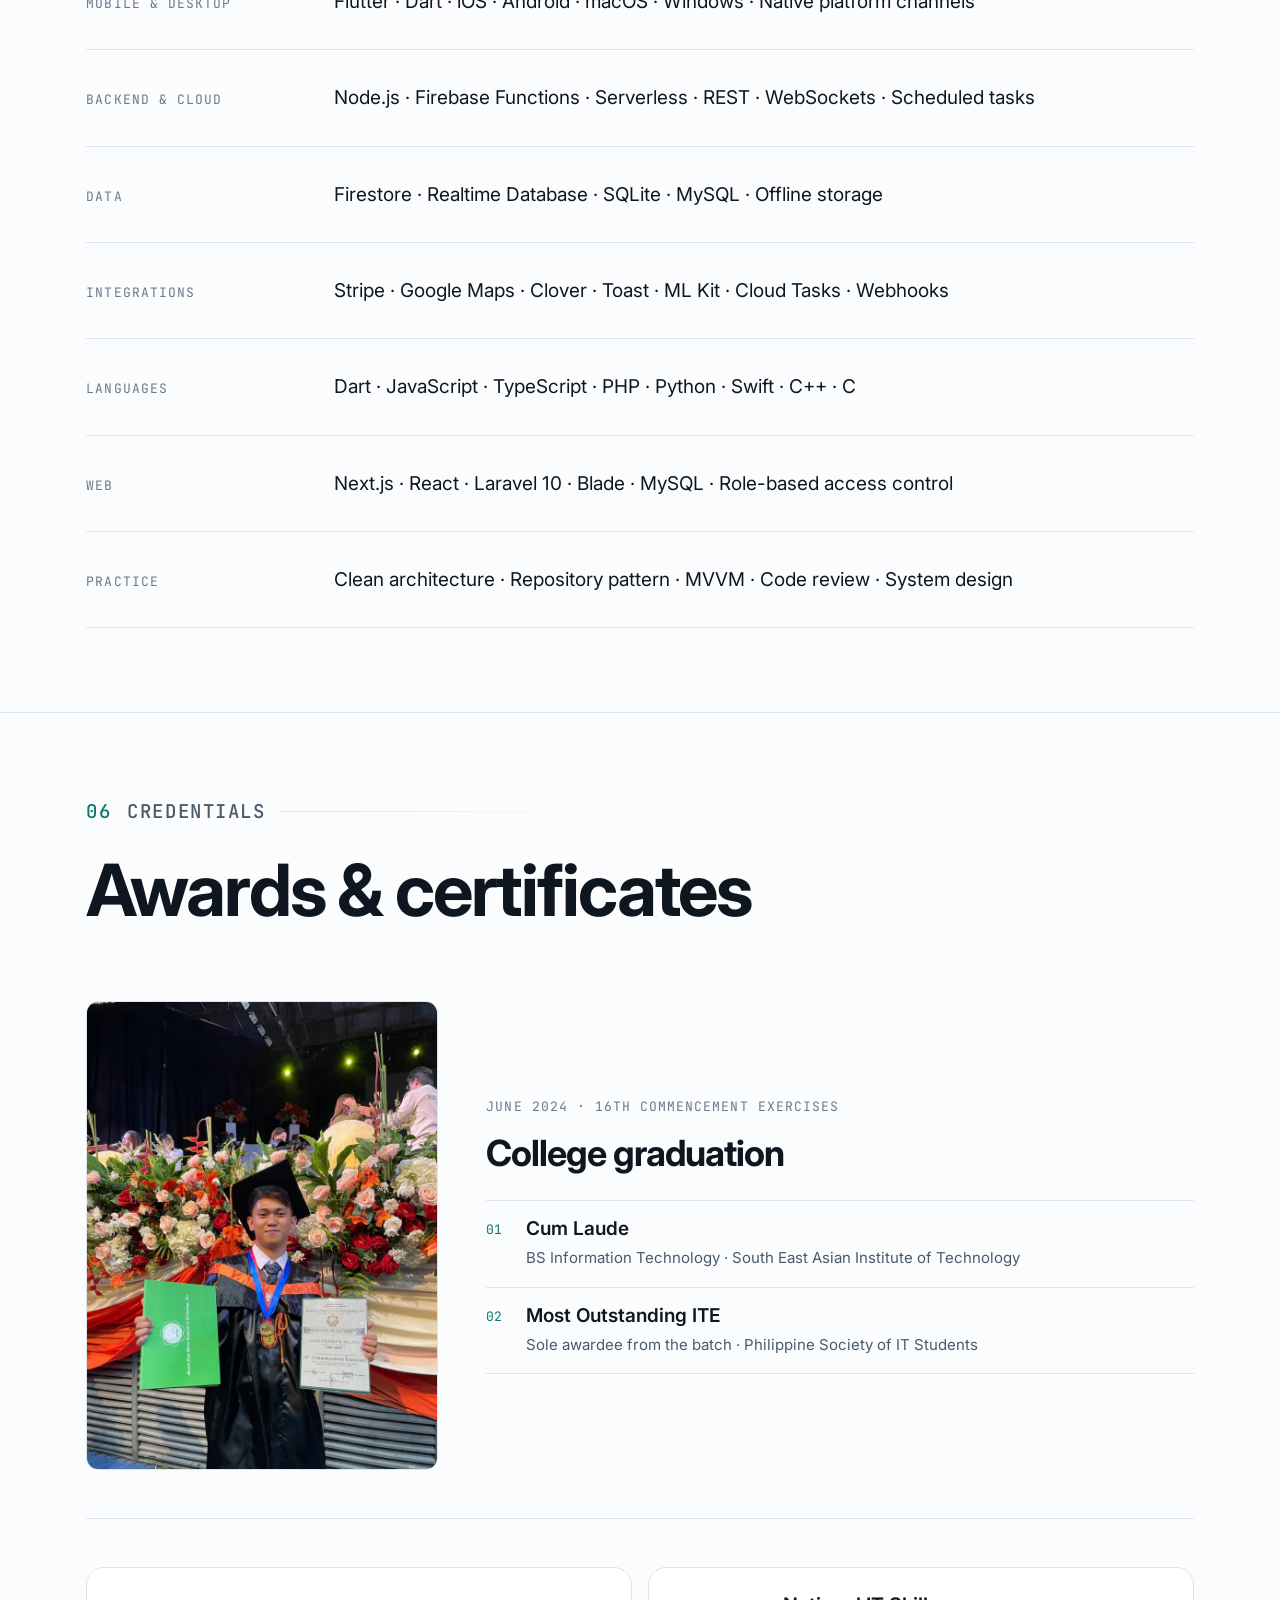
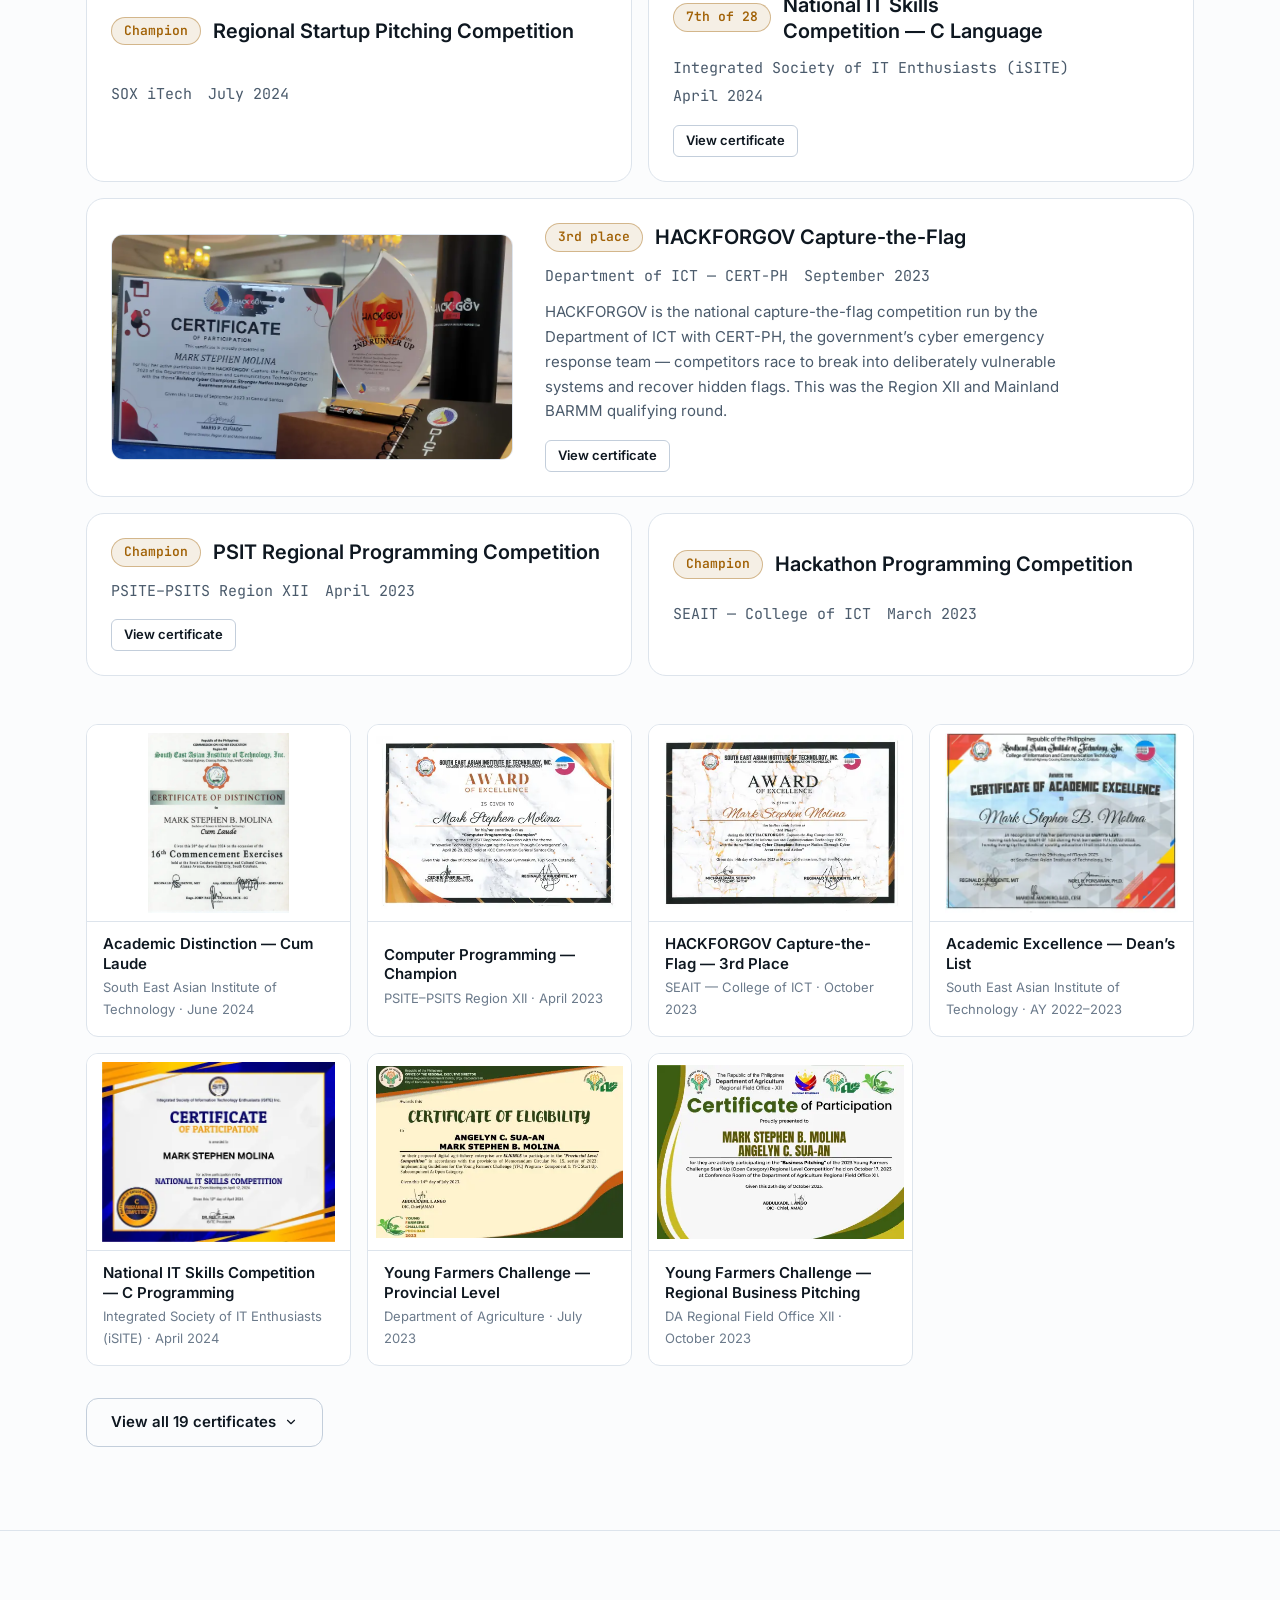
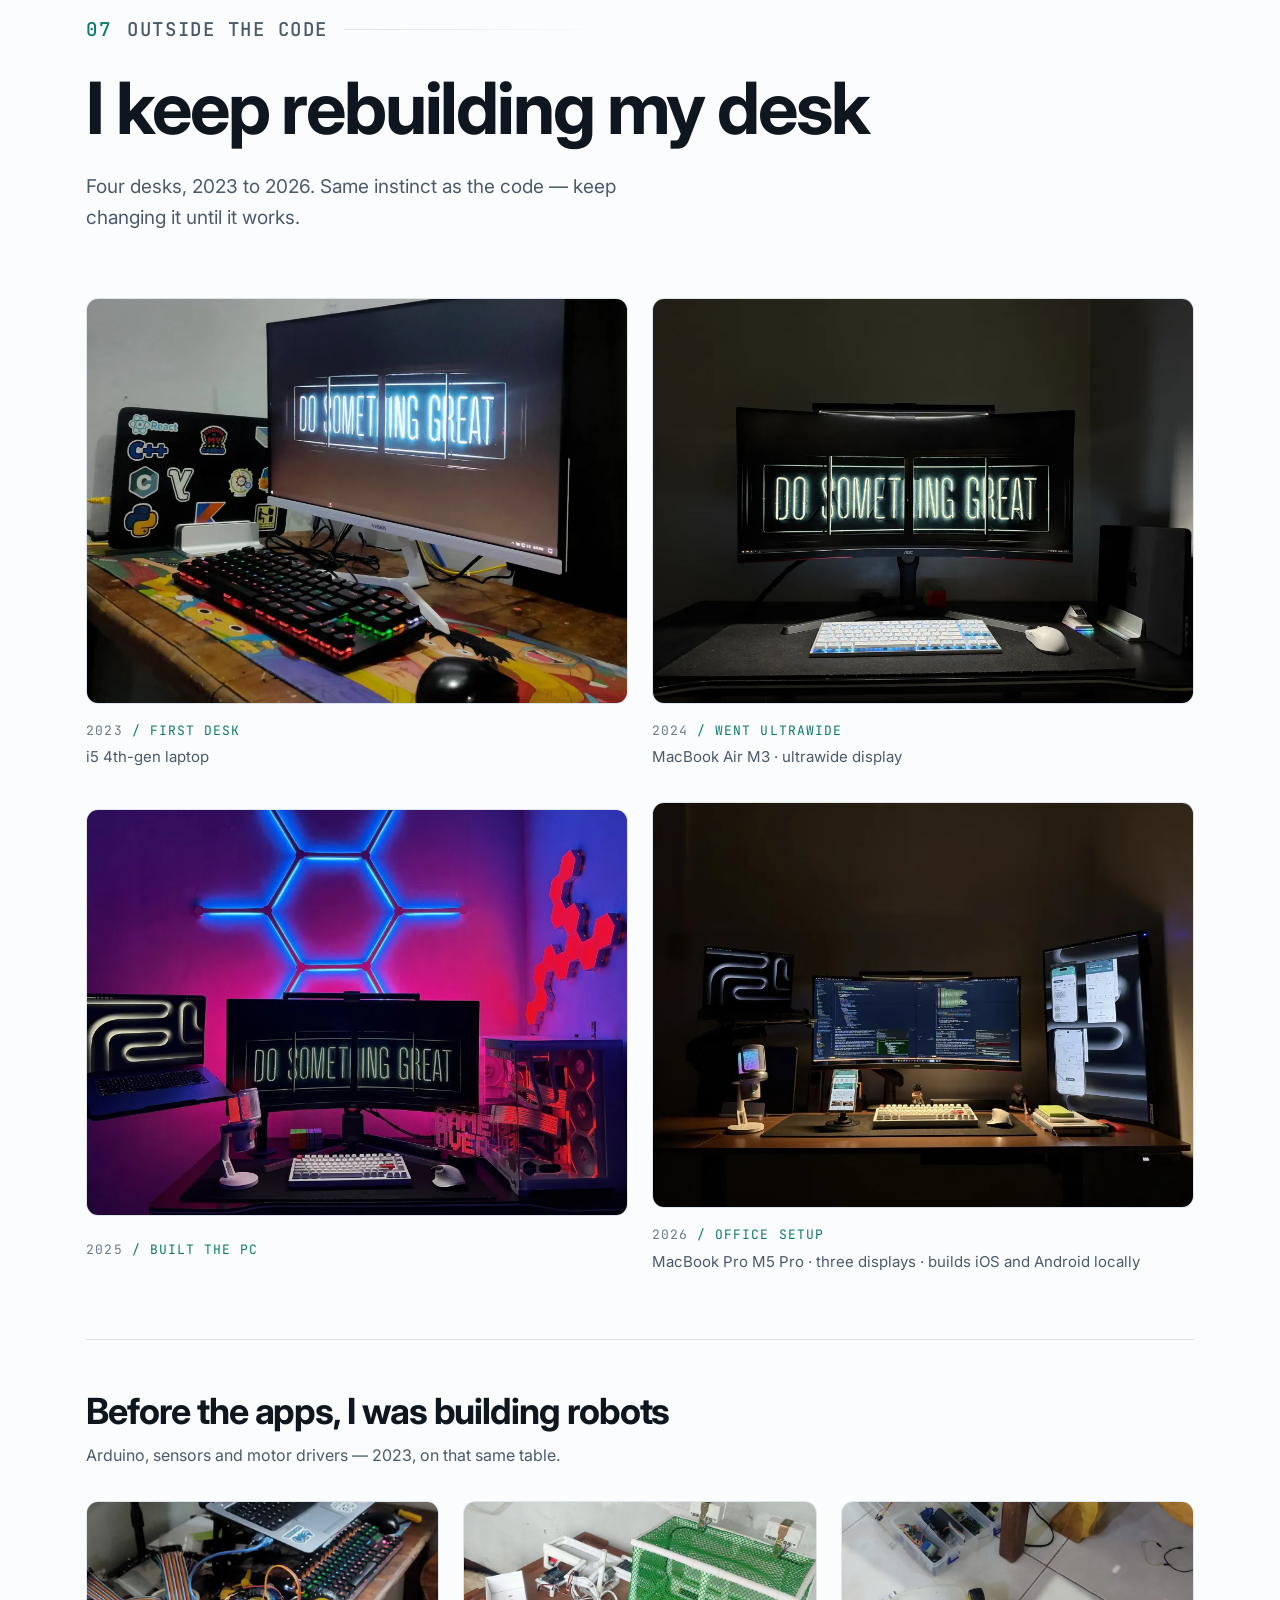
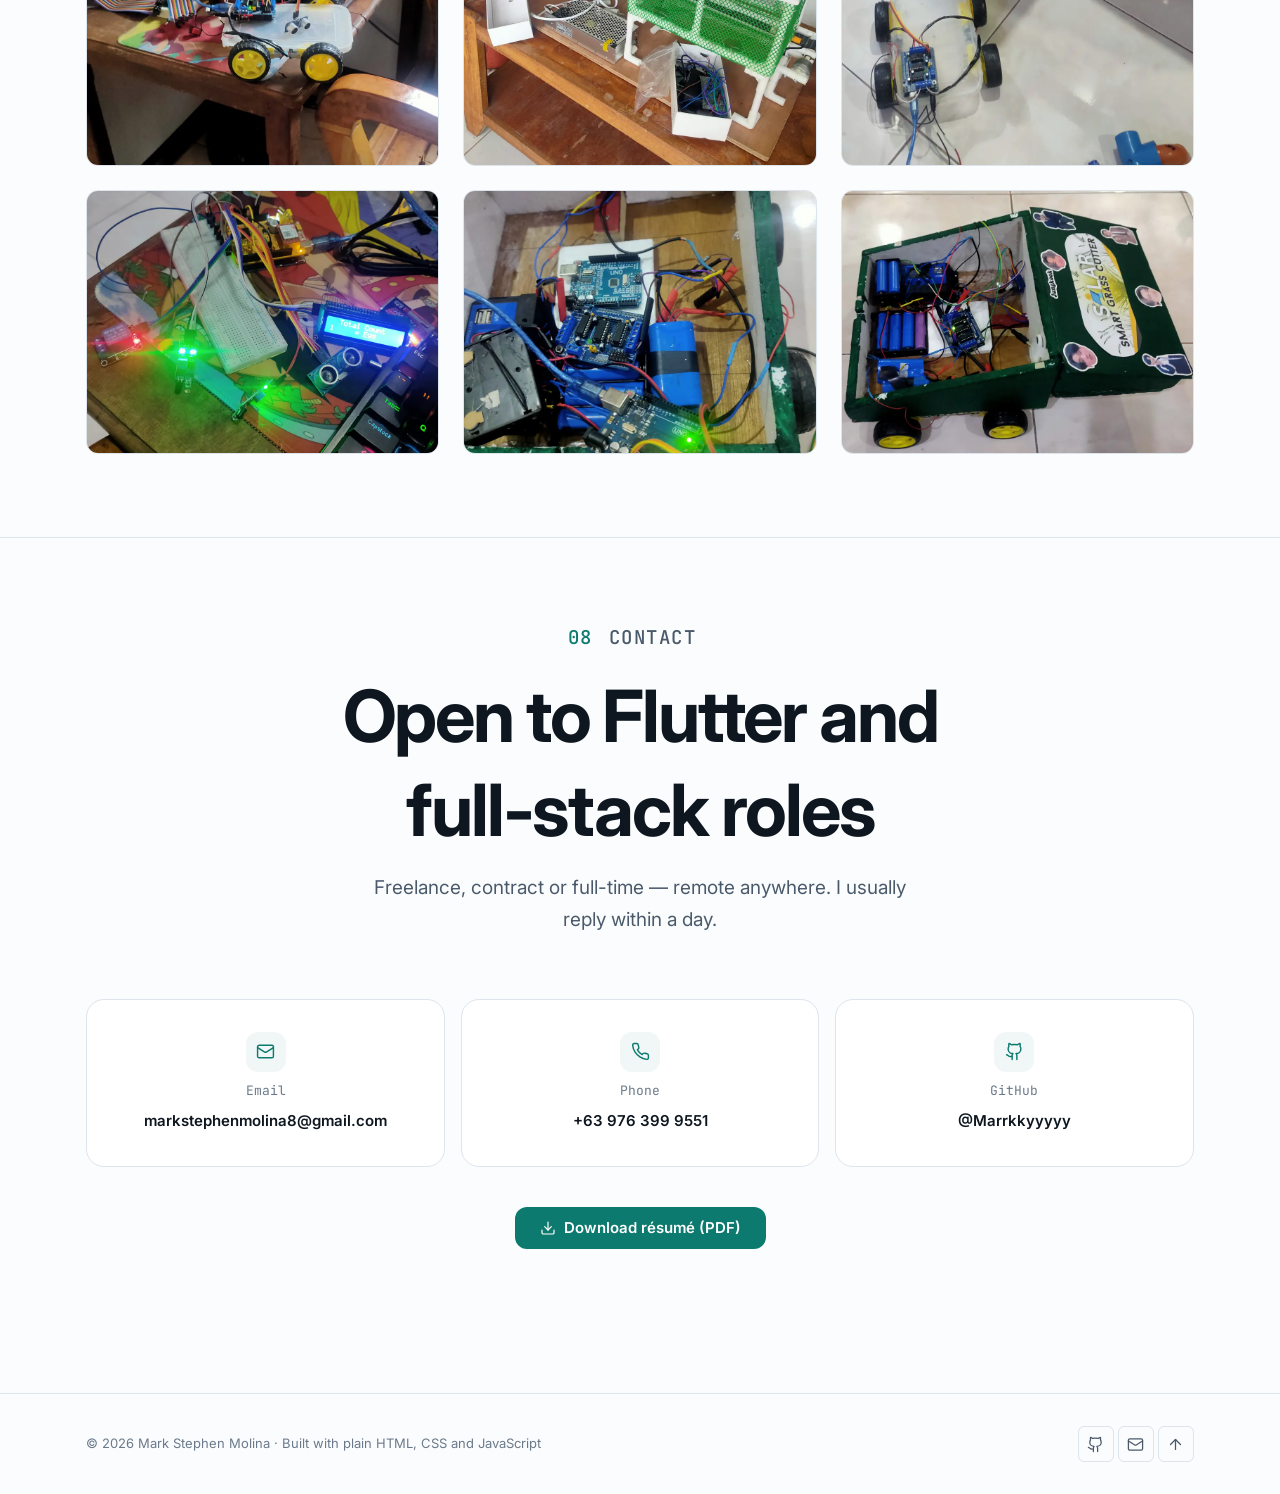
==== commit b5c144a5: "Setup: the machine under each desk — i5, M3, M5 Pro Co-Authored-By: Claude Opus 5 (1M context) <nore" ====
--- a/index.html
+++ b/index.html
@@ -1386,6 +1386,7 @@
           </button>
           <figcaption>
             <span class="setup__step"><span class="setup__year">2023</span> / First desk</span>
+            <span class="setup__spec">i5 4th-gen laptop</span>
           </figcaption>
         </figure>
       </li>
@@ -1400,6 +1401,7 @@
           </button>
           <figcaption>
             <span class="setup__step"><span class="setup__year">2024</span> / Went ultrawide</span>
+            <span class="setup__spec">MacBook Air M3 · ultrawide display</span>
           </figcaption>
         </figure>
       </li>
@@ -1428,6 +1430,7 @@
           </button>
           <figcaption>
             <span class="setup__step"><span class="setup__year">2026</span> / Office setup</span>
+            <span class="setup__spec">MacBook Pro M5 Pro · three displays · builds iOS and Android locally</span>
           </figcaption>
         </figure>
       </li>
--- a/css/sections.css
+++ b/css/sections.css
@@ -702,6 +702,8 @@
   color: var(--accent);
 }
 .setup__year { color: var(--text-subtle); }
+/* The machine at the time — one plain line, so the upgrade reads as a story. */
+.setup__spec { display: block; margin-top: var(--sp-1); font-size: var(--fs-sm); color: var(--text-muted); }
 
 /* 2x2 rather than 4-across: four photos in one row would be ~250px each, and
    these are photographs, not thumbnails. Reads left to right, top to bottom,
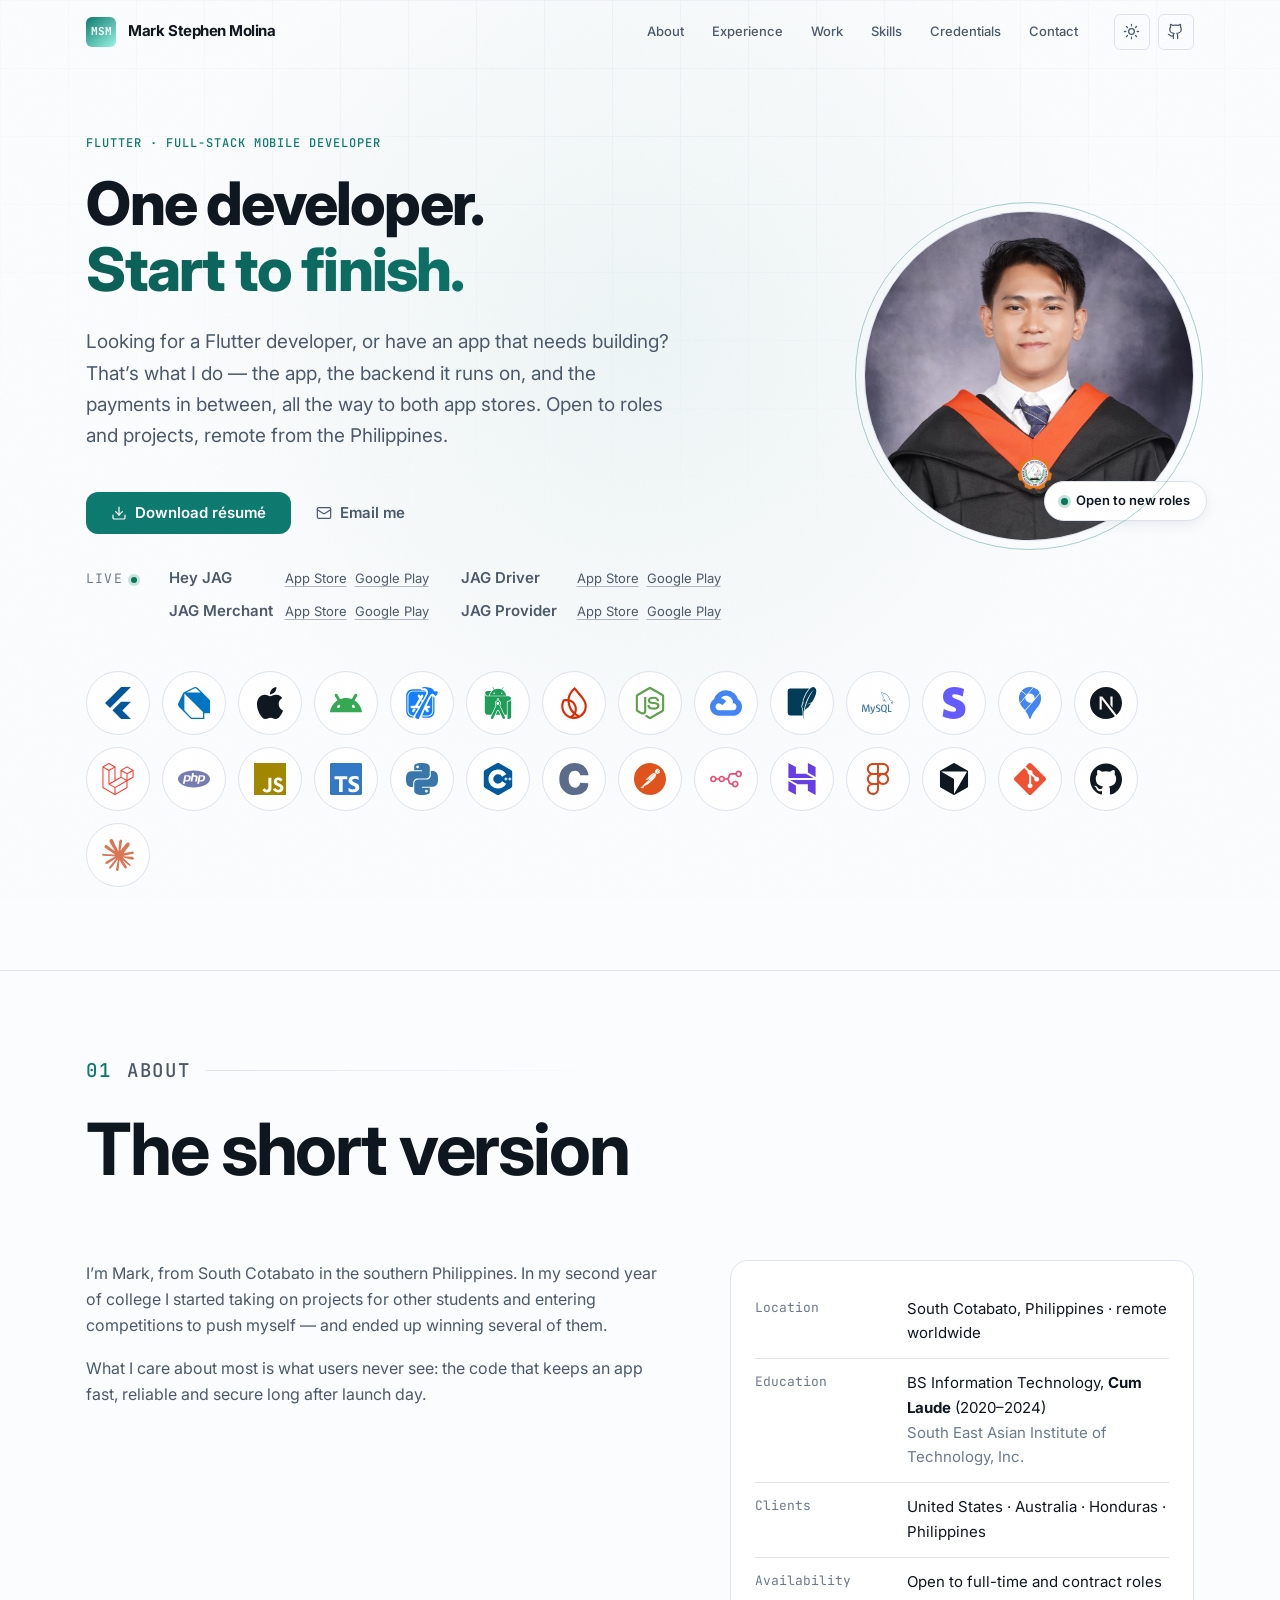
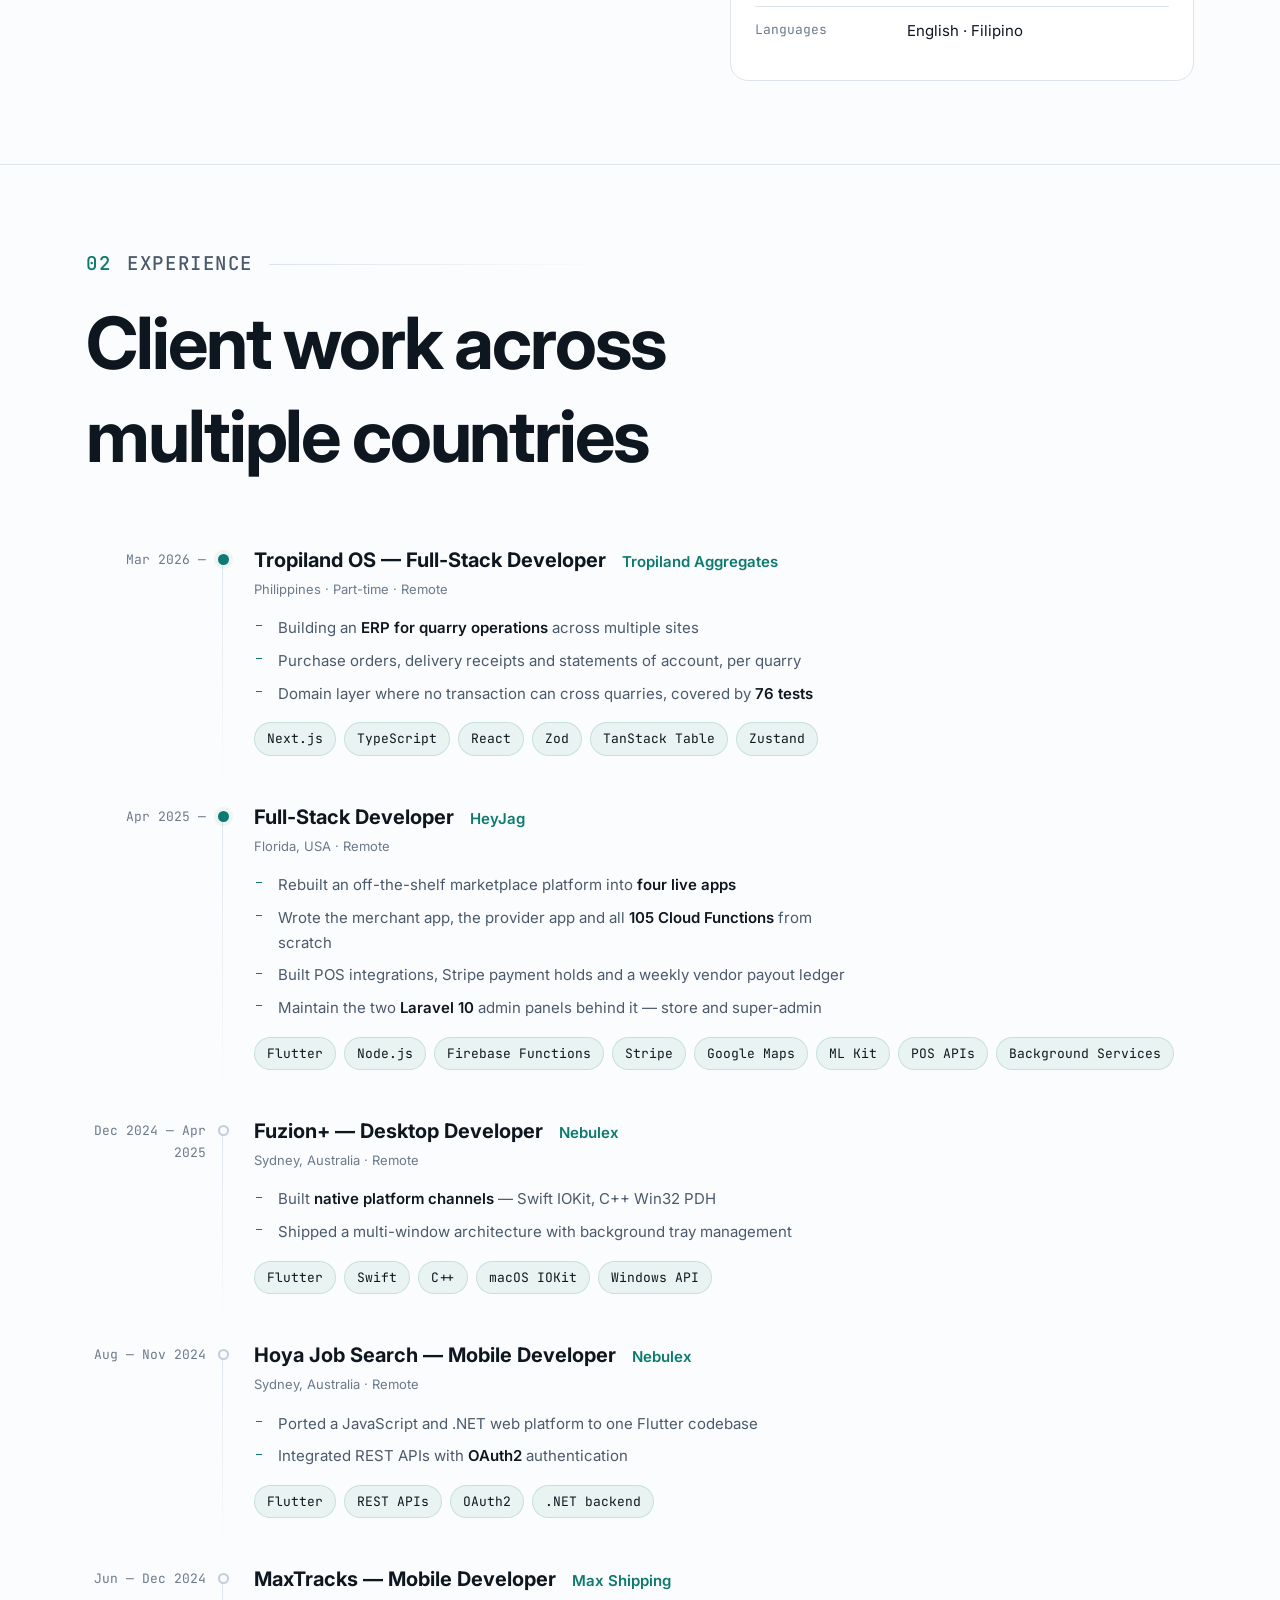
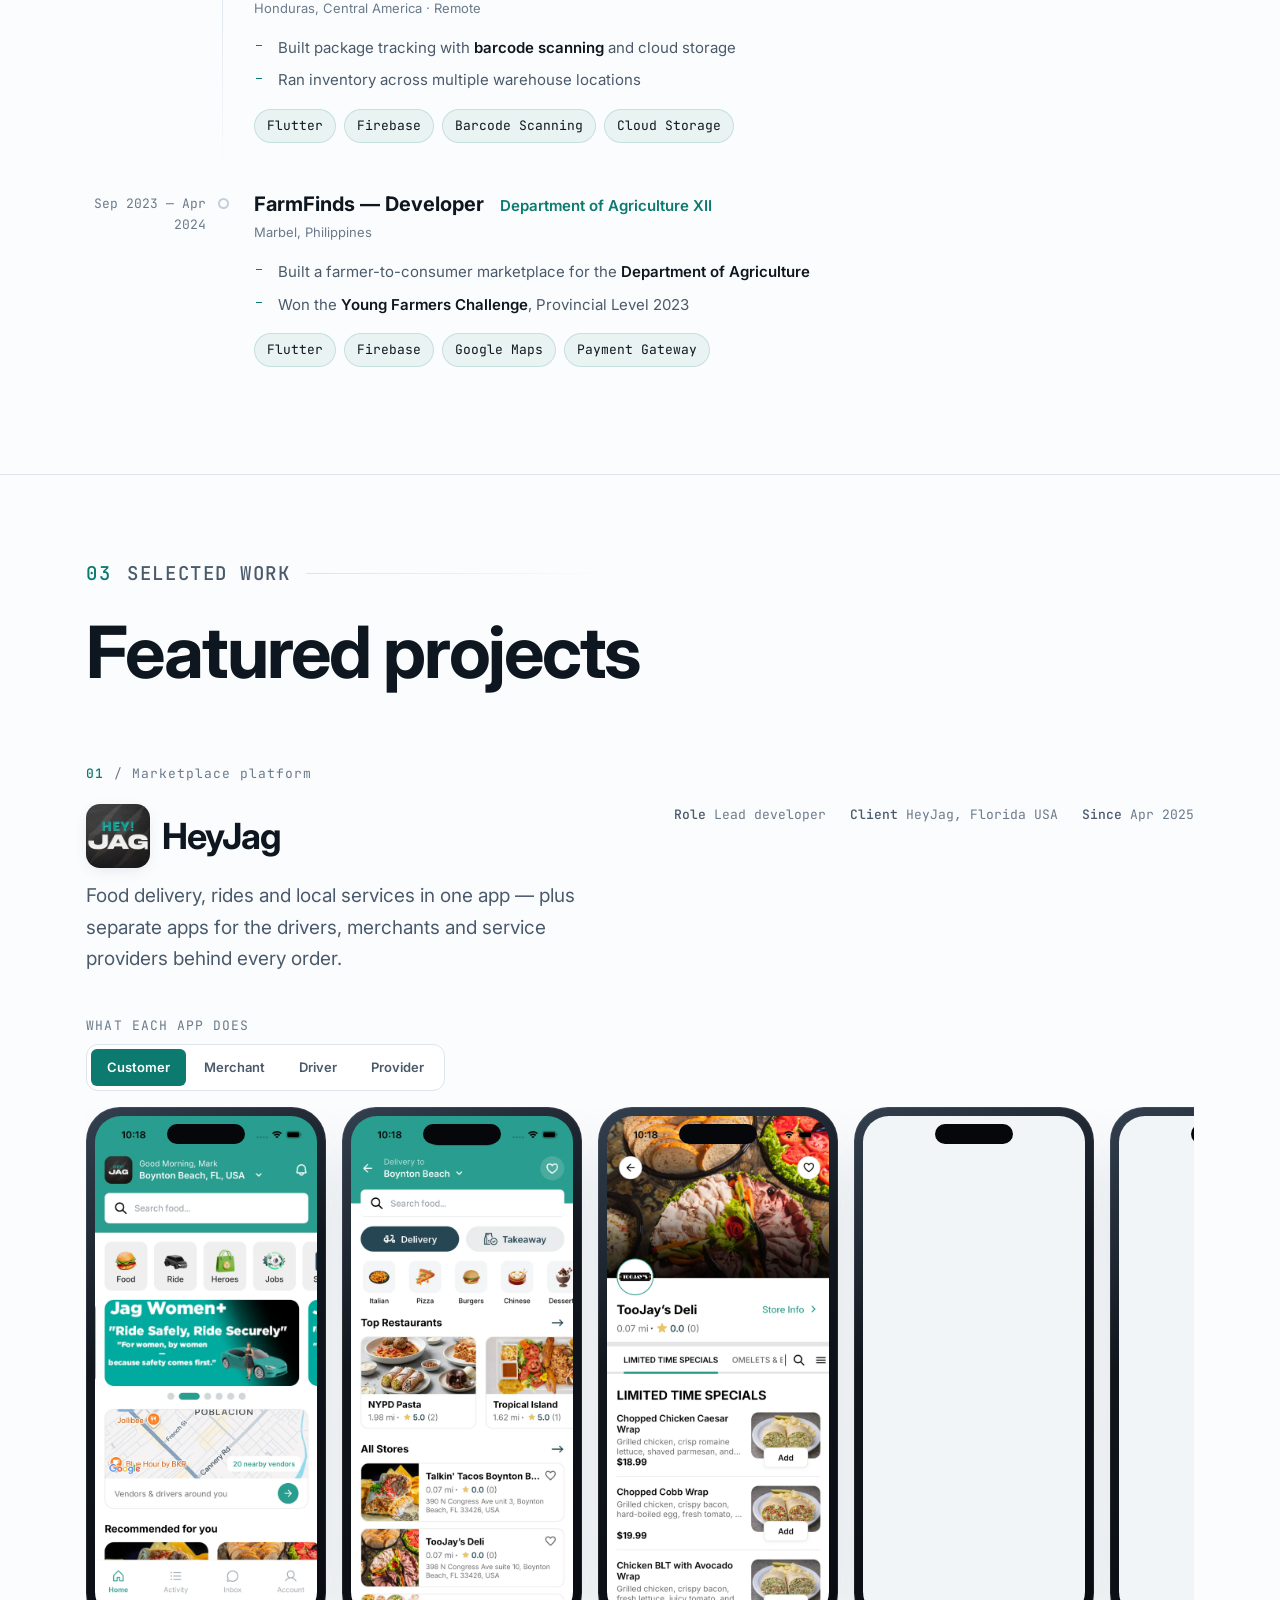
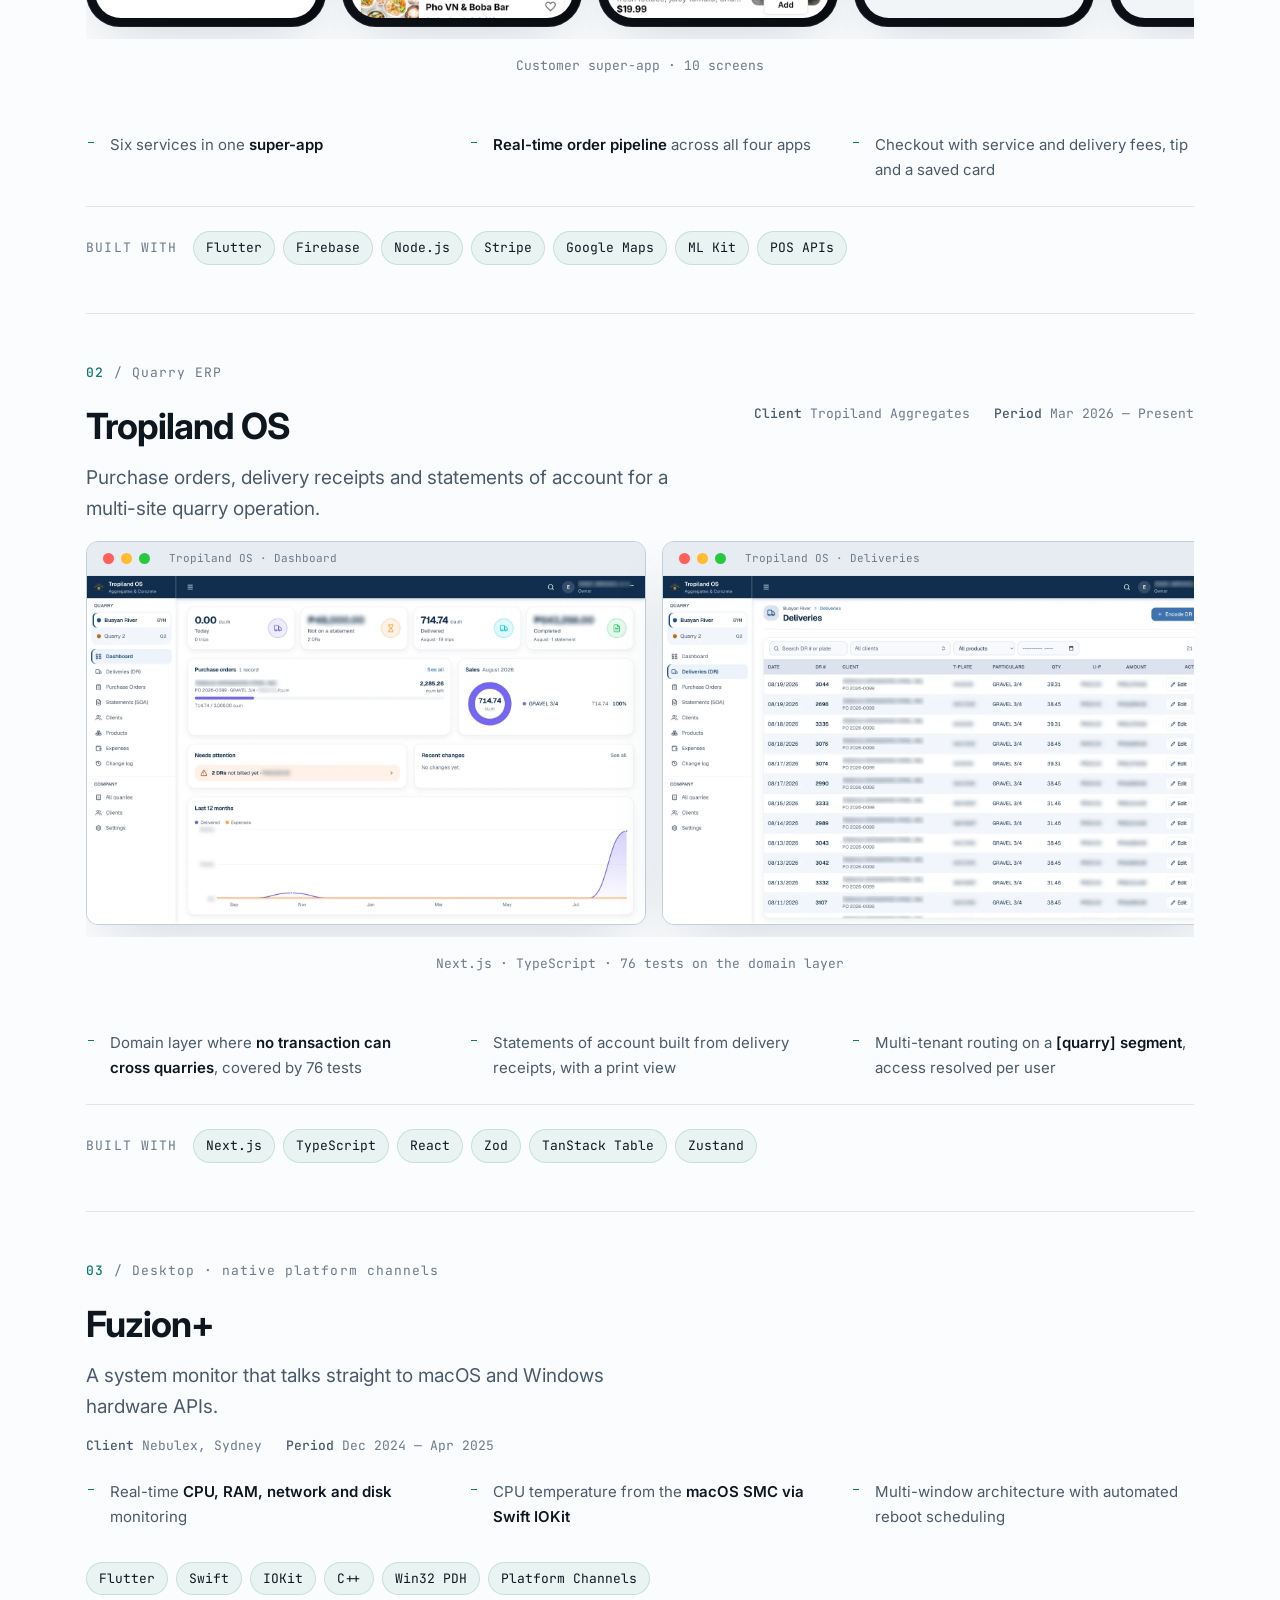
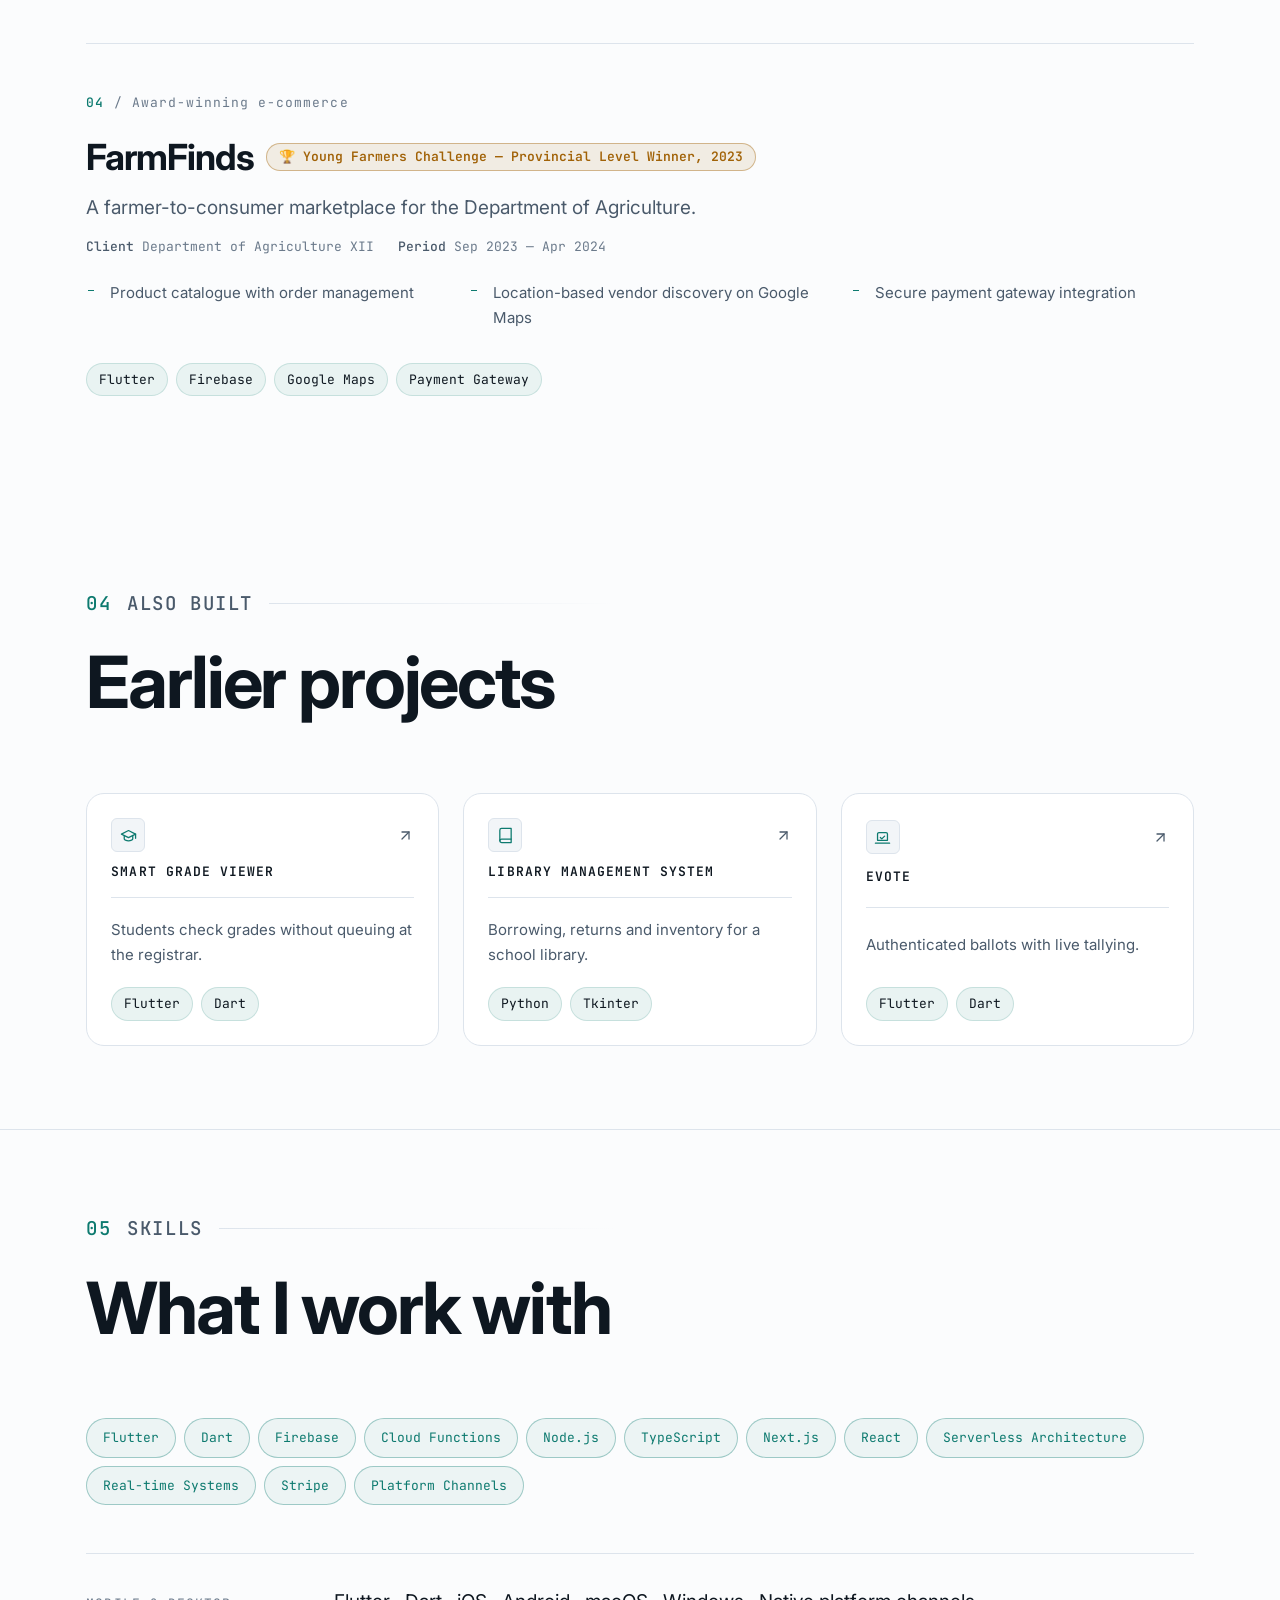
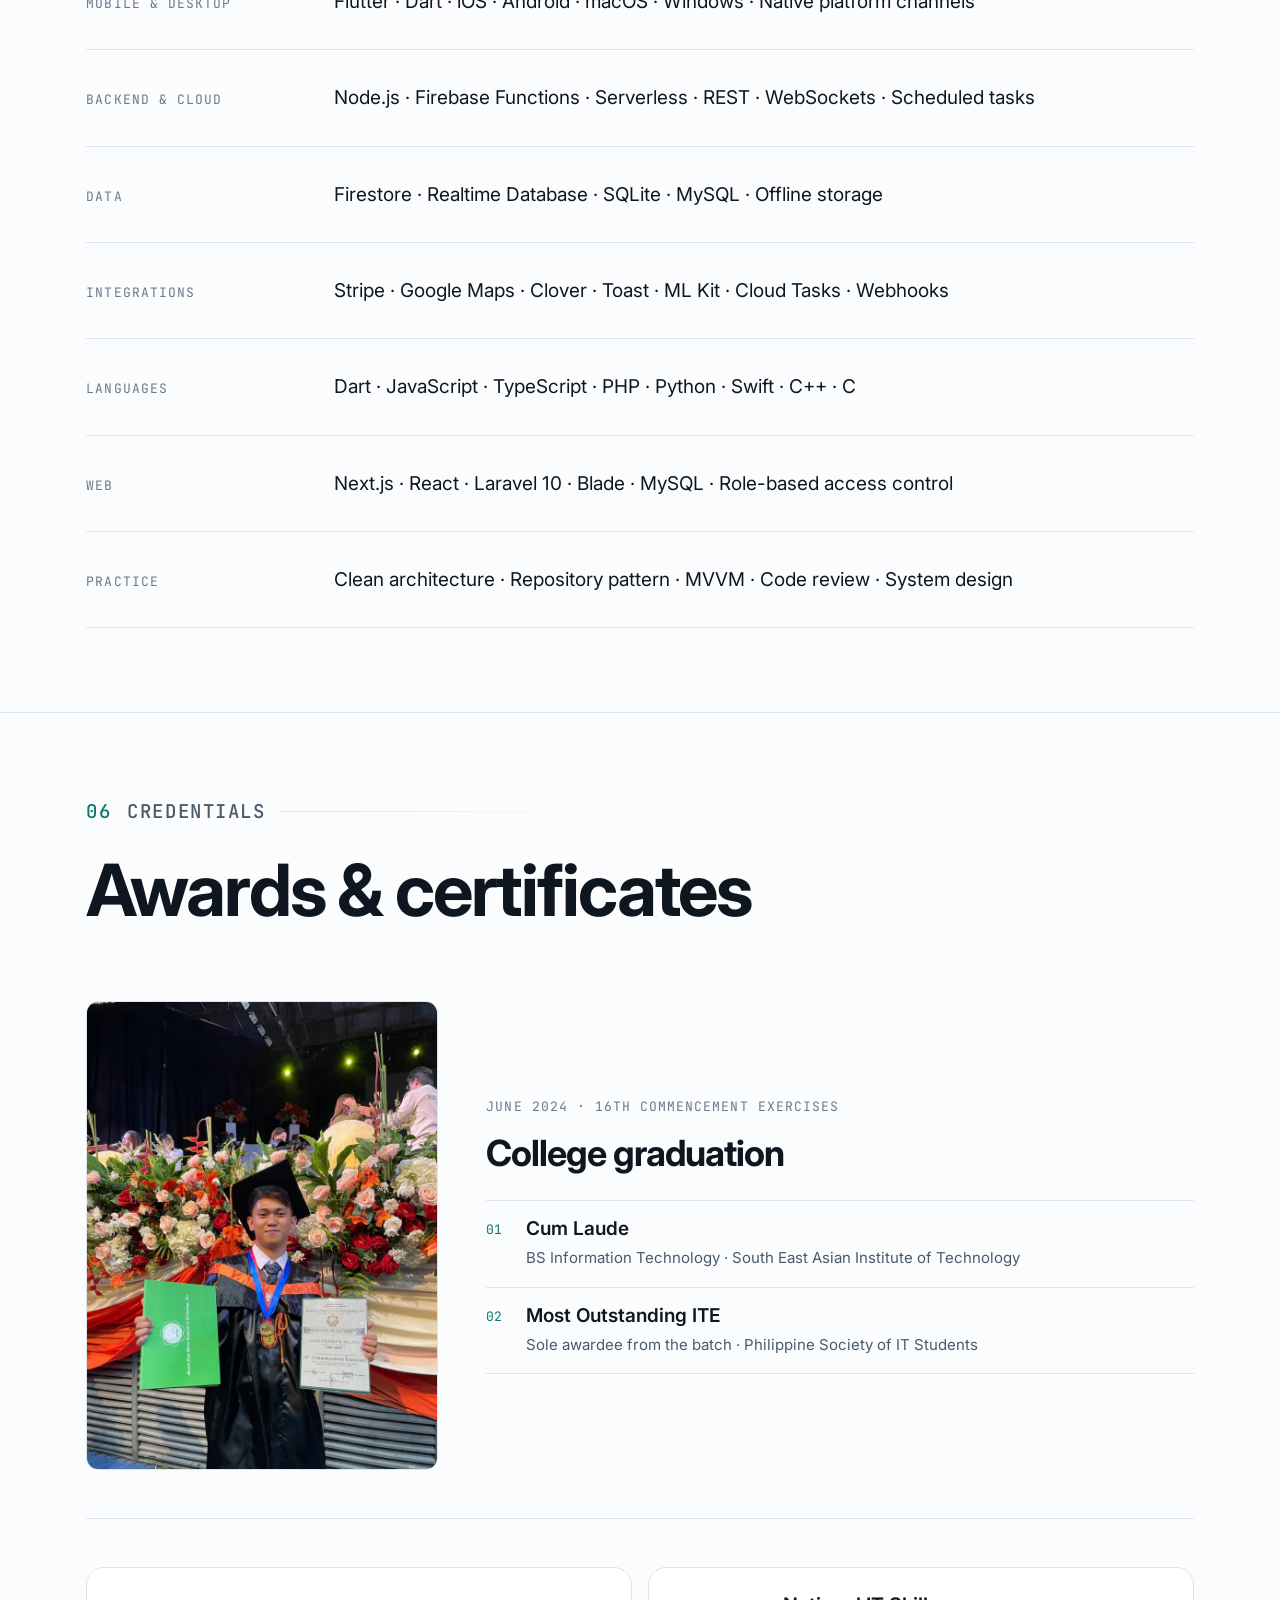
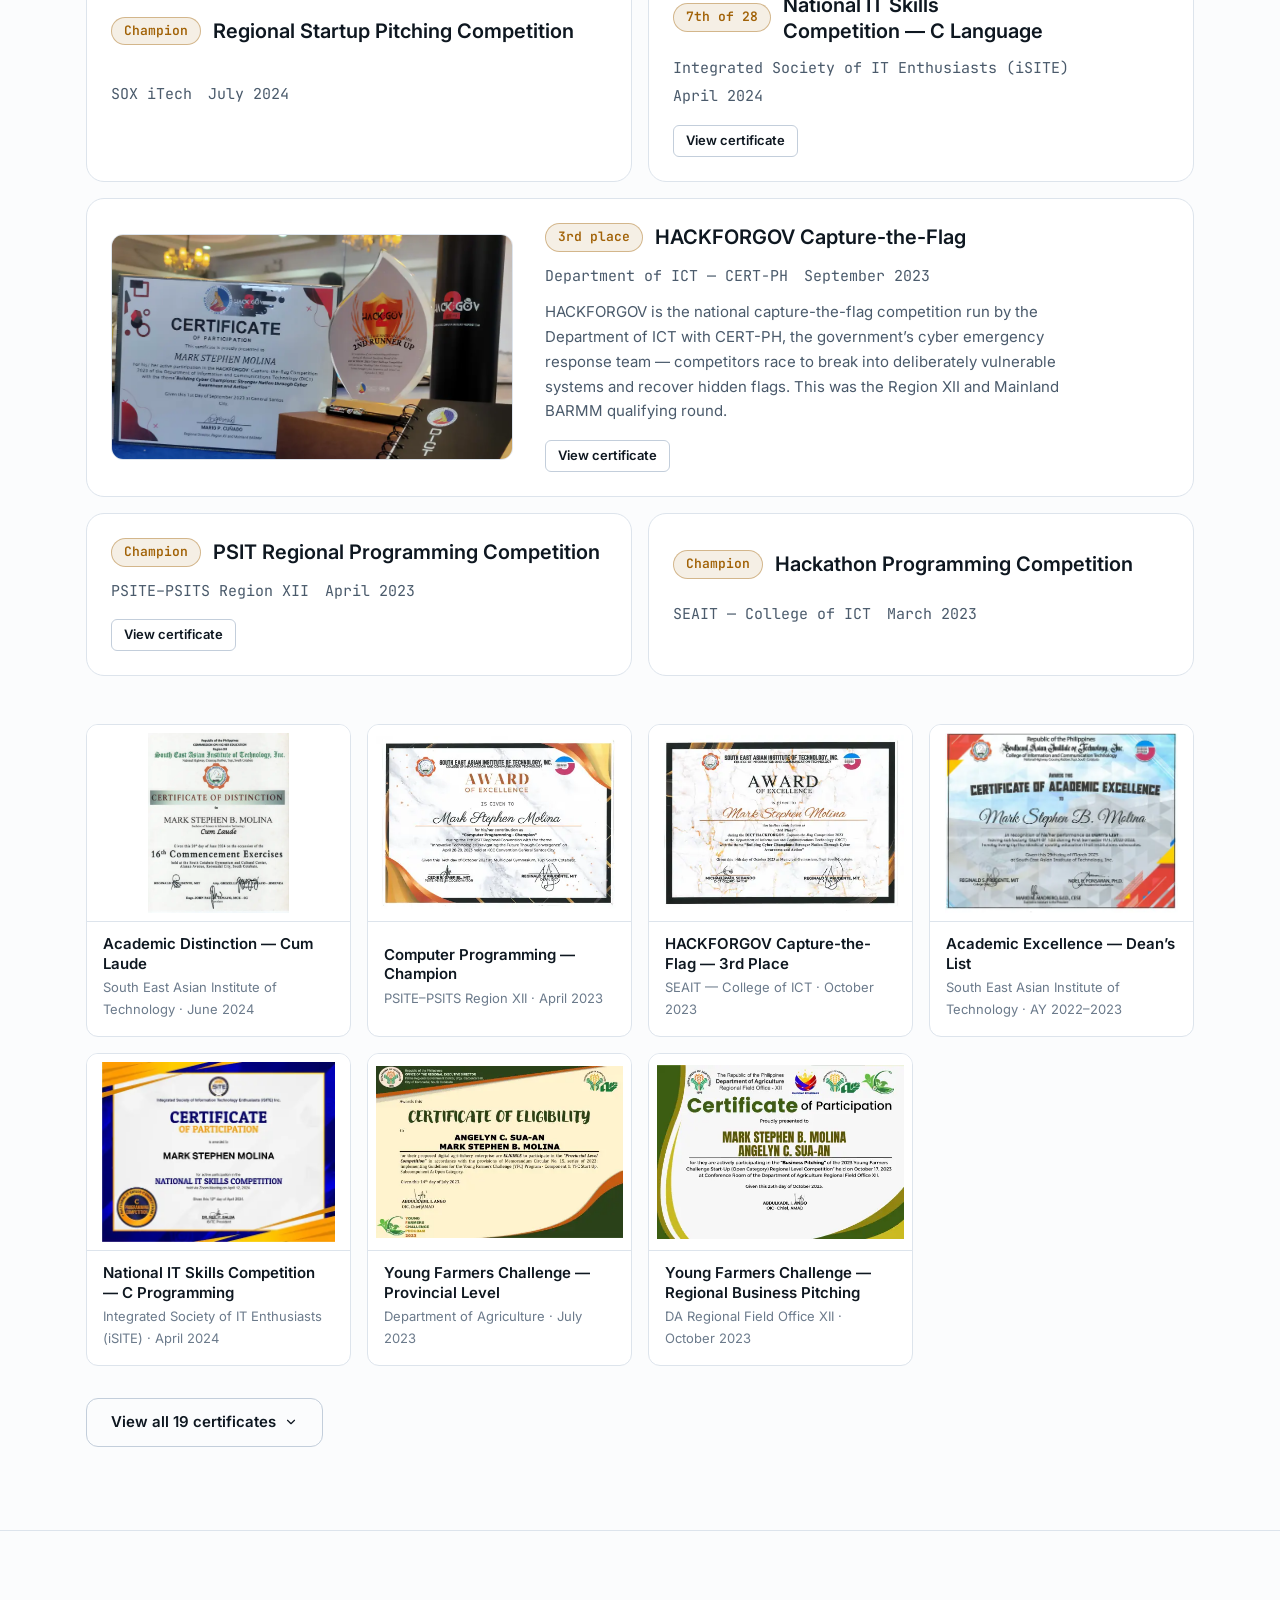
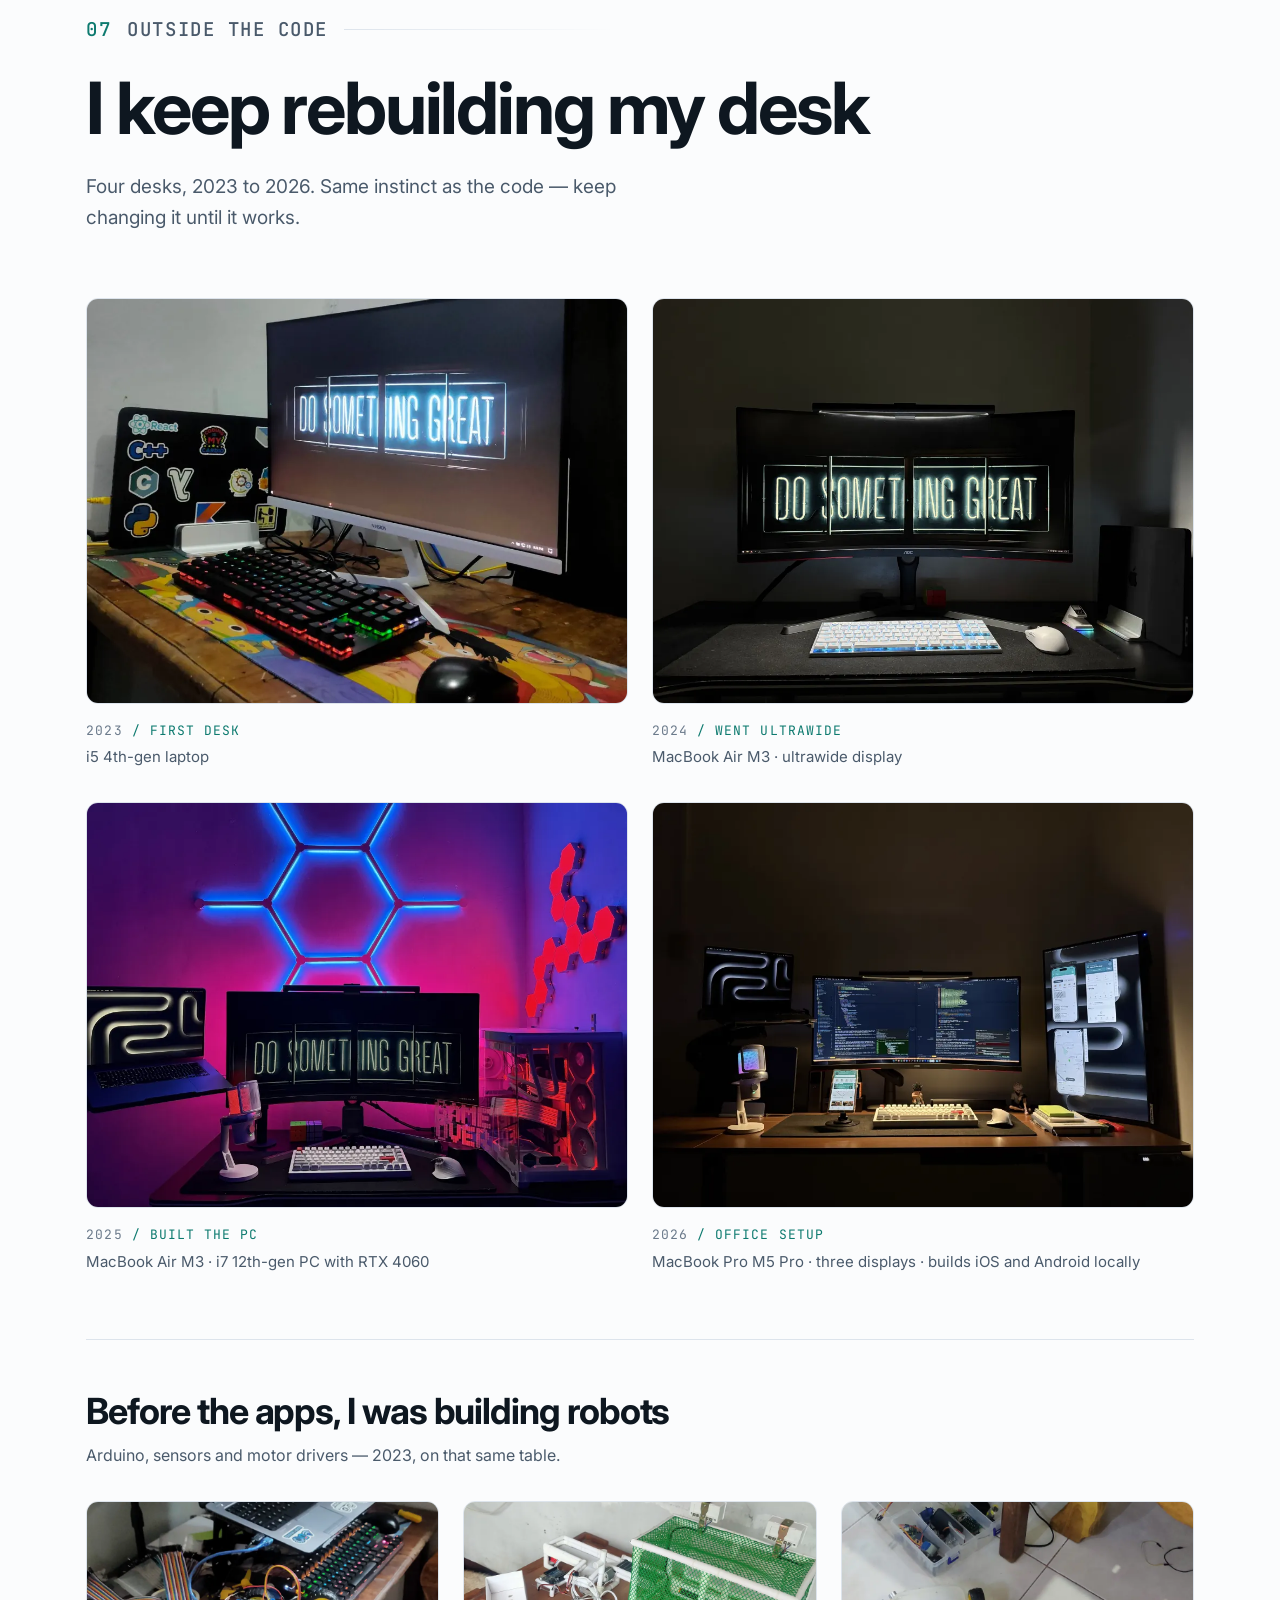
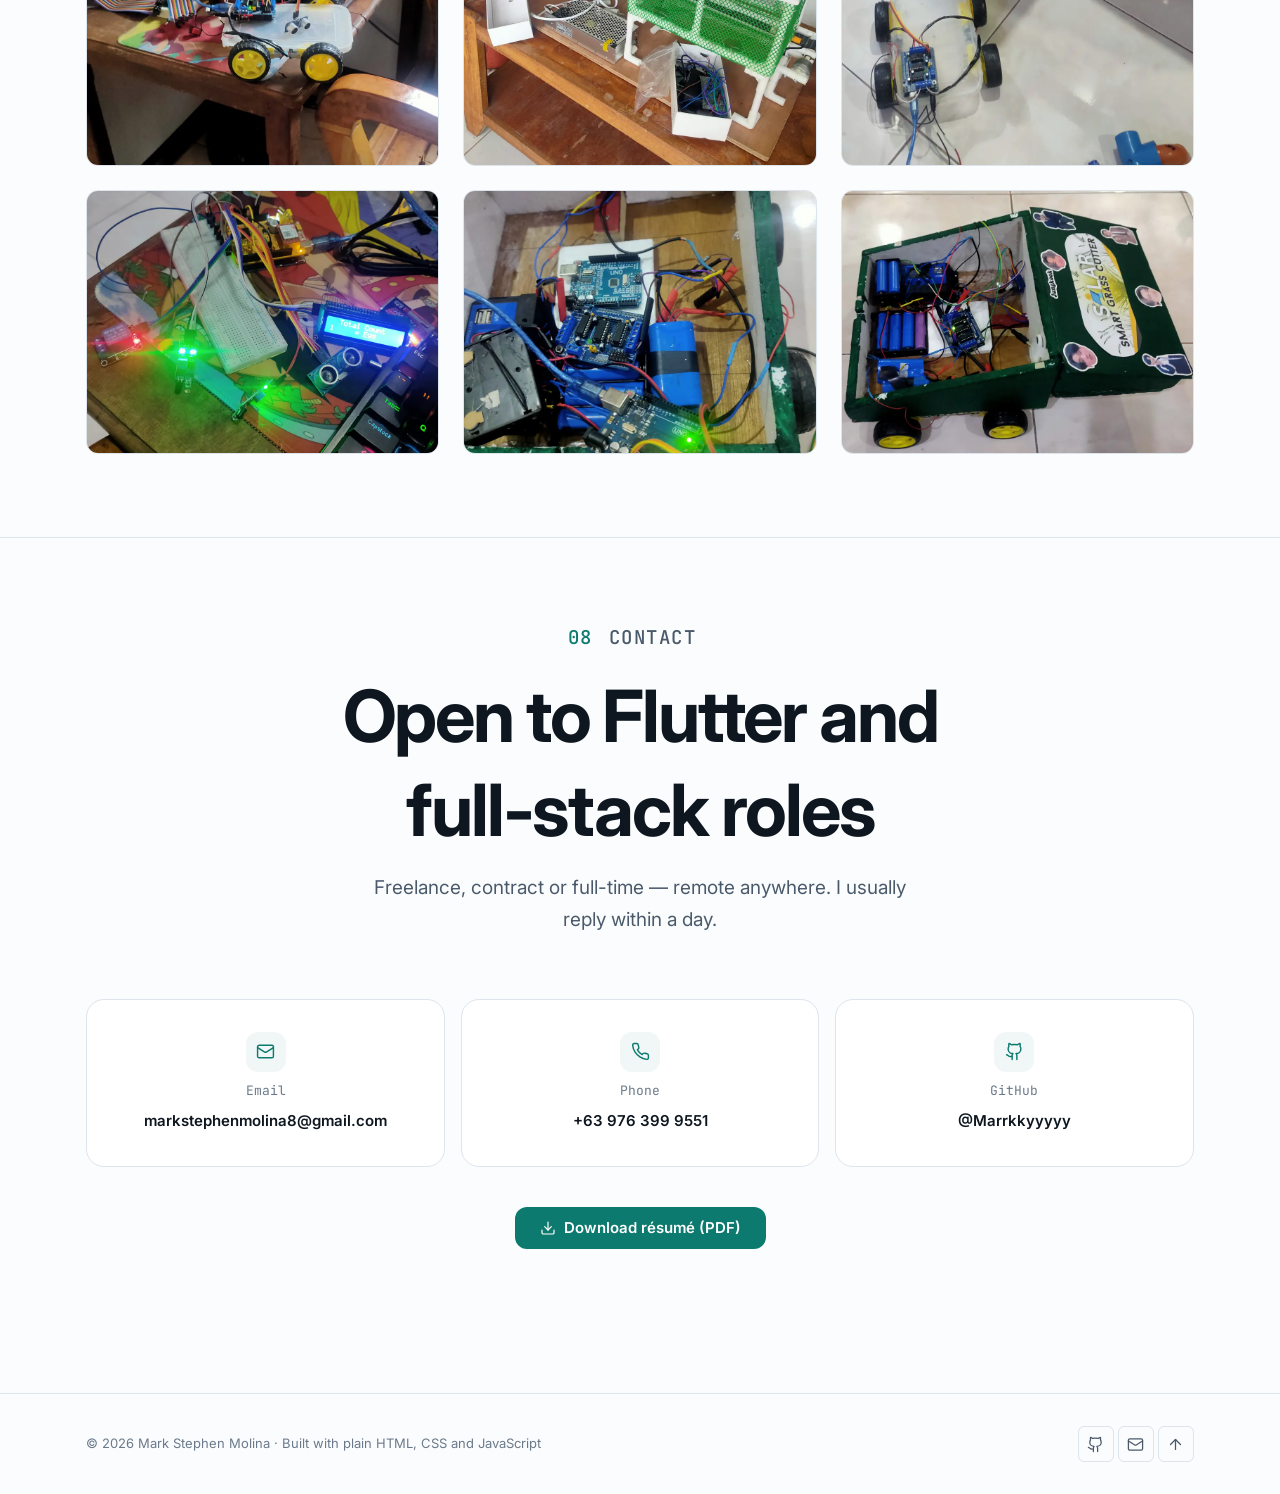
==== commit 3d5ce871: "Setup: 2025 machine line Co-Authored-By: Claude Opus 5 (1M context) <noreply@anthropic.com> Claude-S" ====
--- a/index.html
+++ b/index.html
@@ -1416,6 +1416,7 @@
           </button>
           <figcaption>
             <span class="setup__step"><span class="setup__year">2025</span> / Built the PC</span>
+            <span class="setup__spec">MacBook Air M3 · i7 12th-gen PC with RTX 4060</span>
           </figcaption>
         </figure>
       </li>
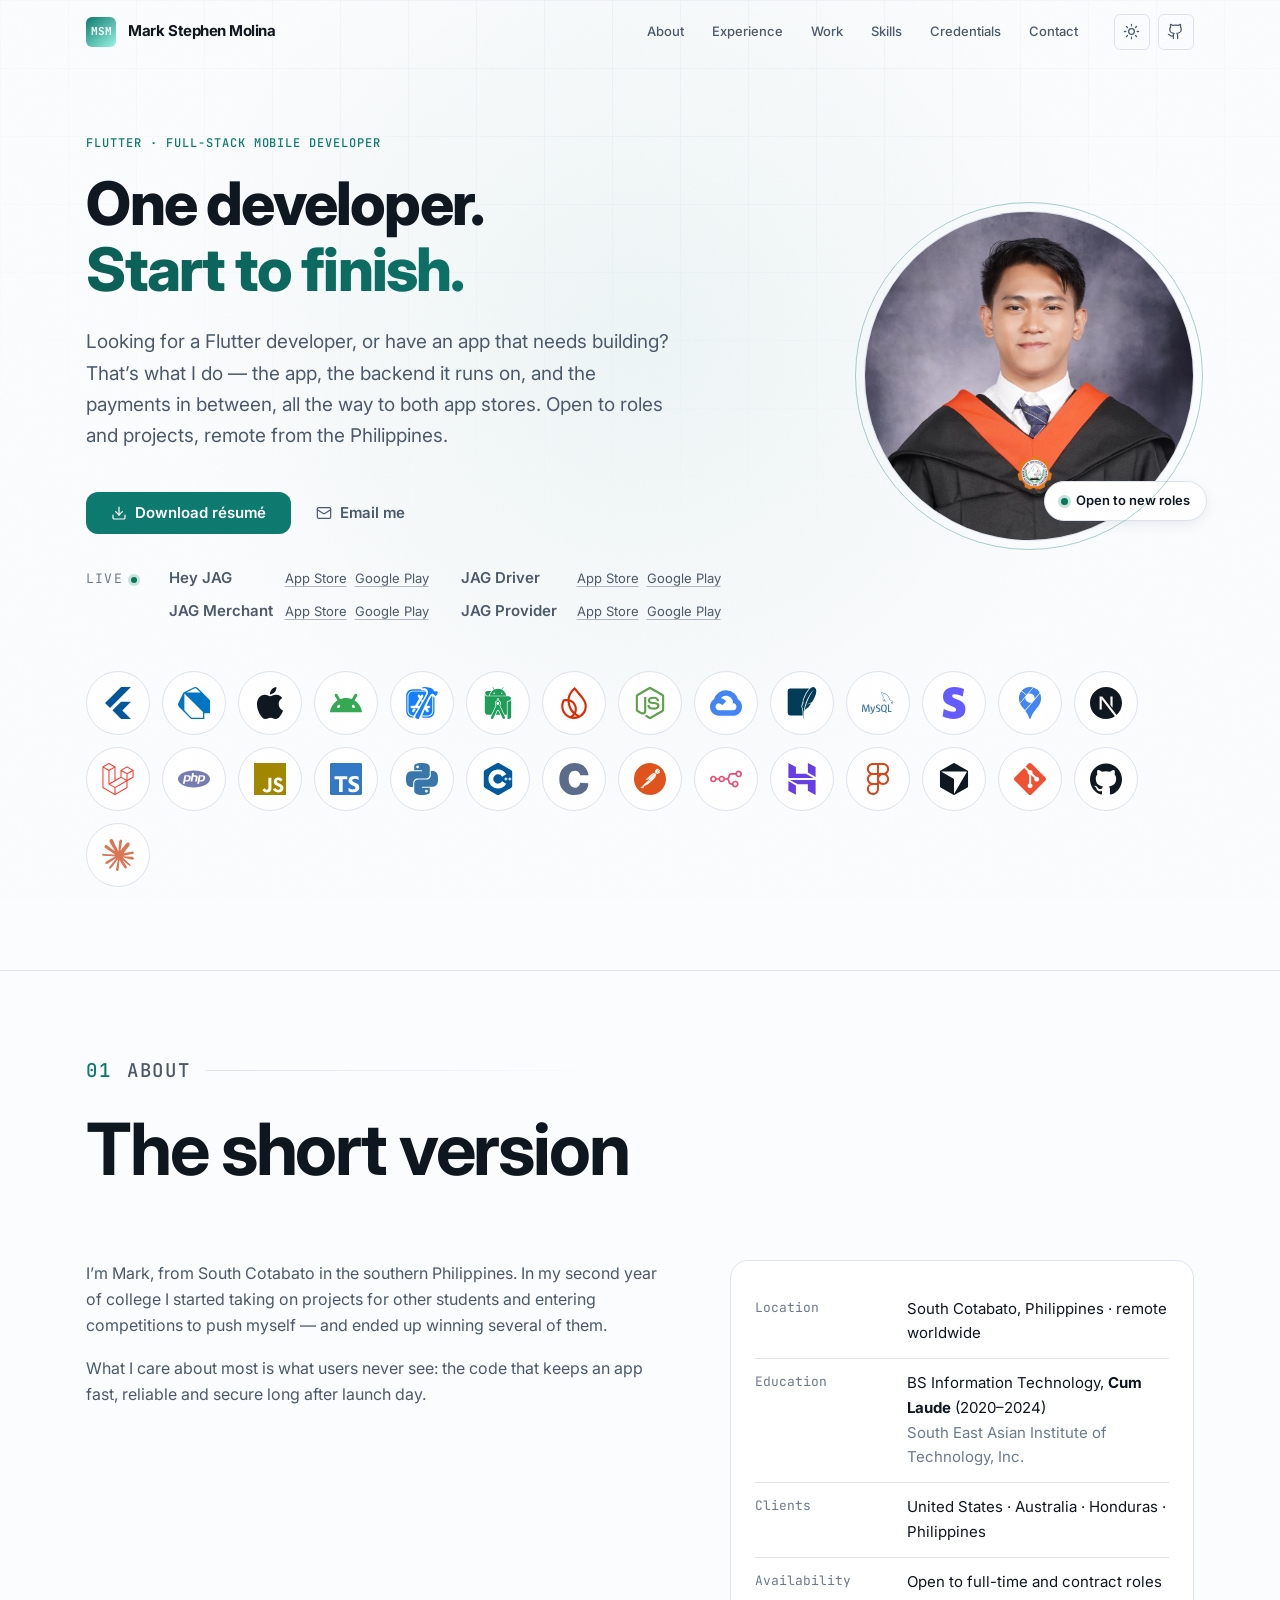
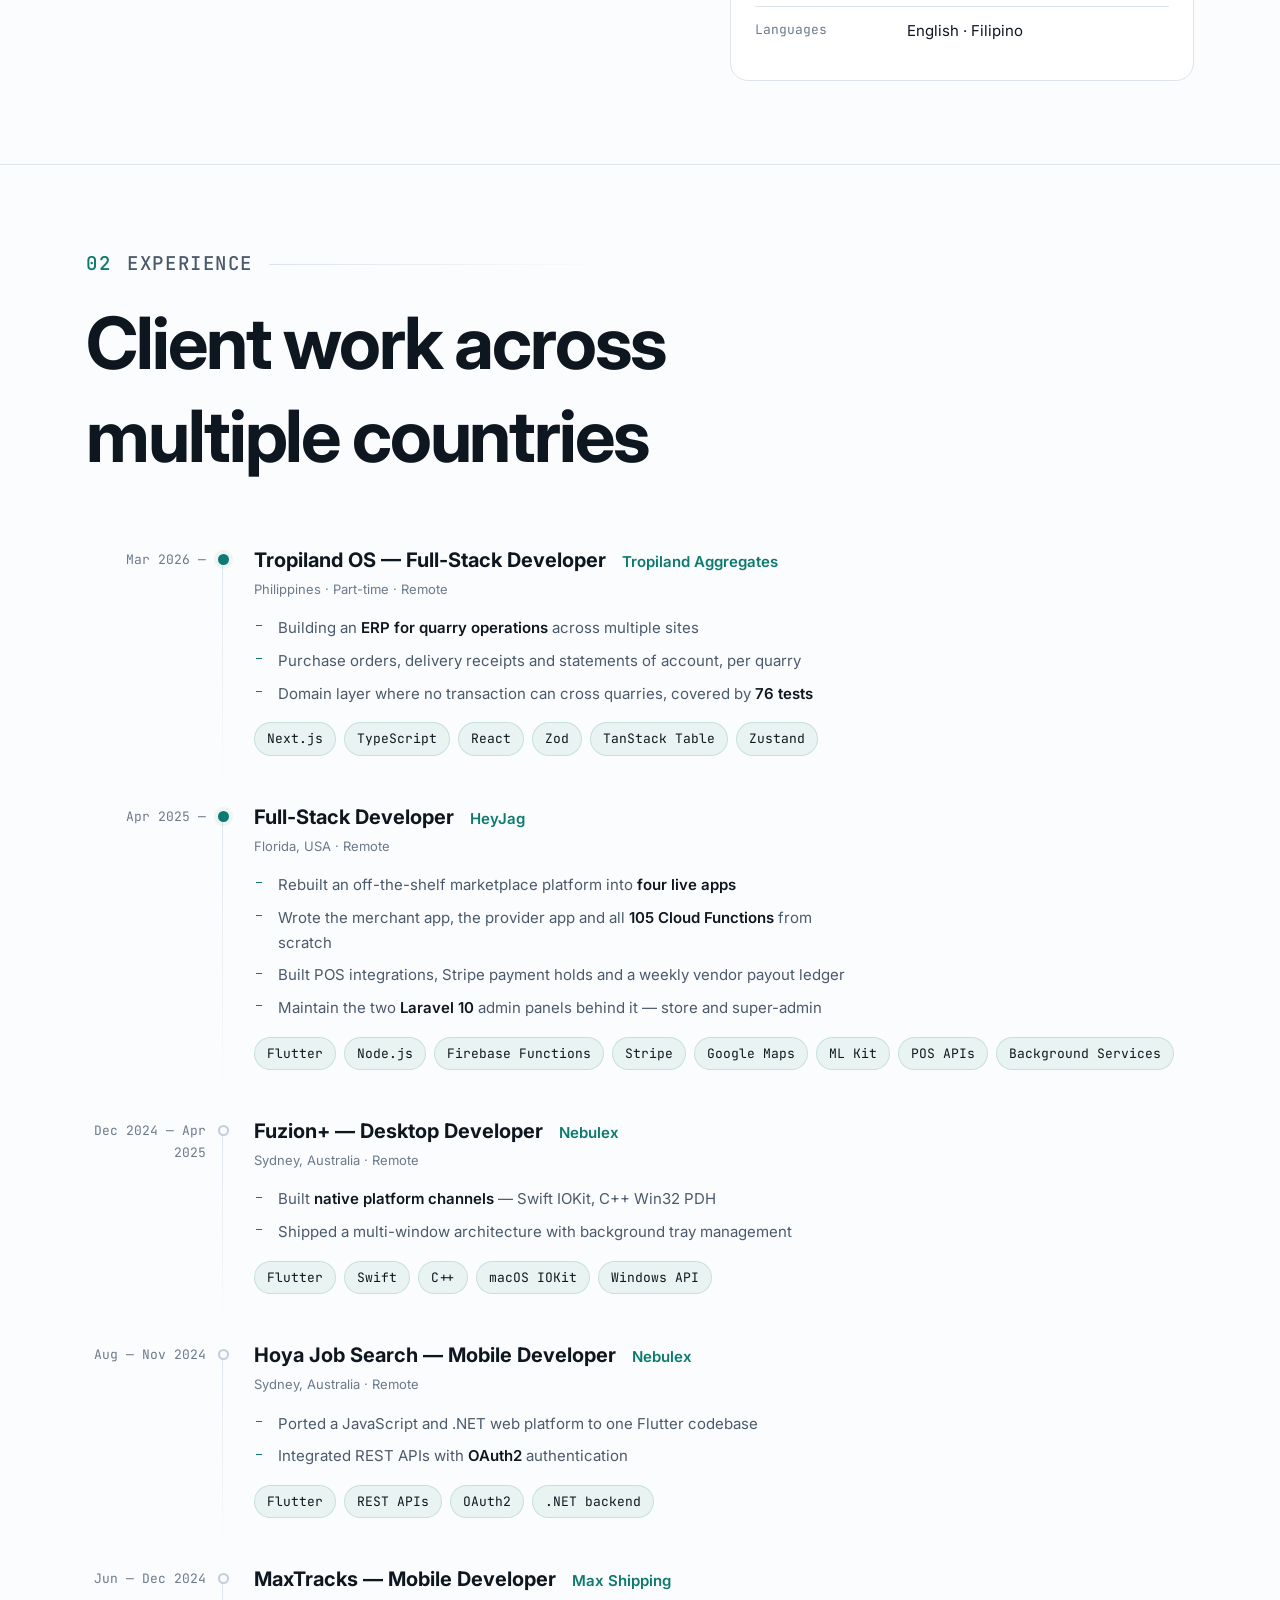
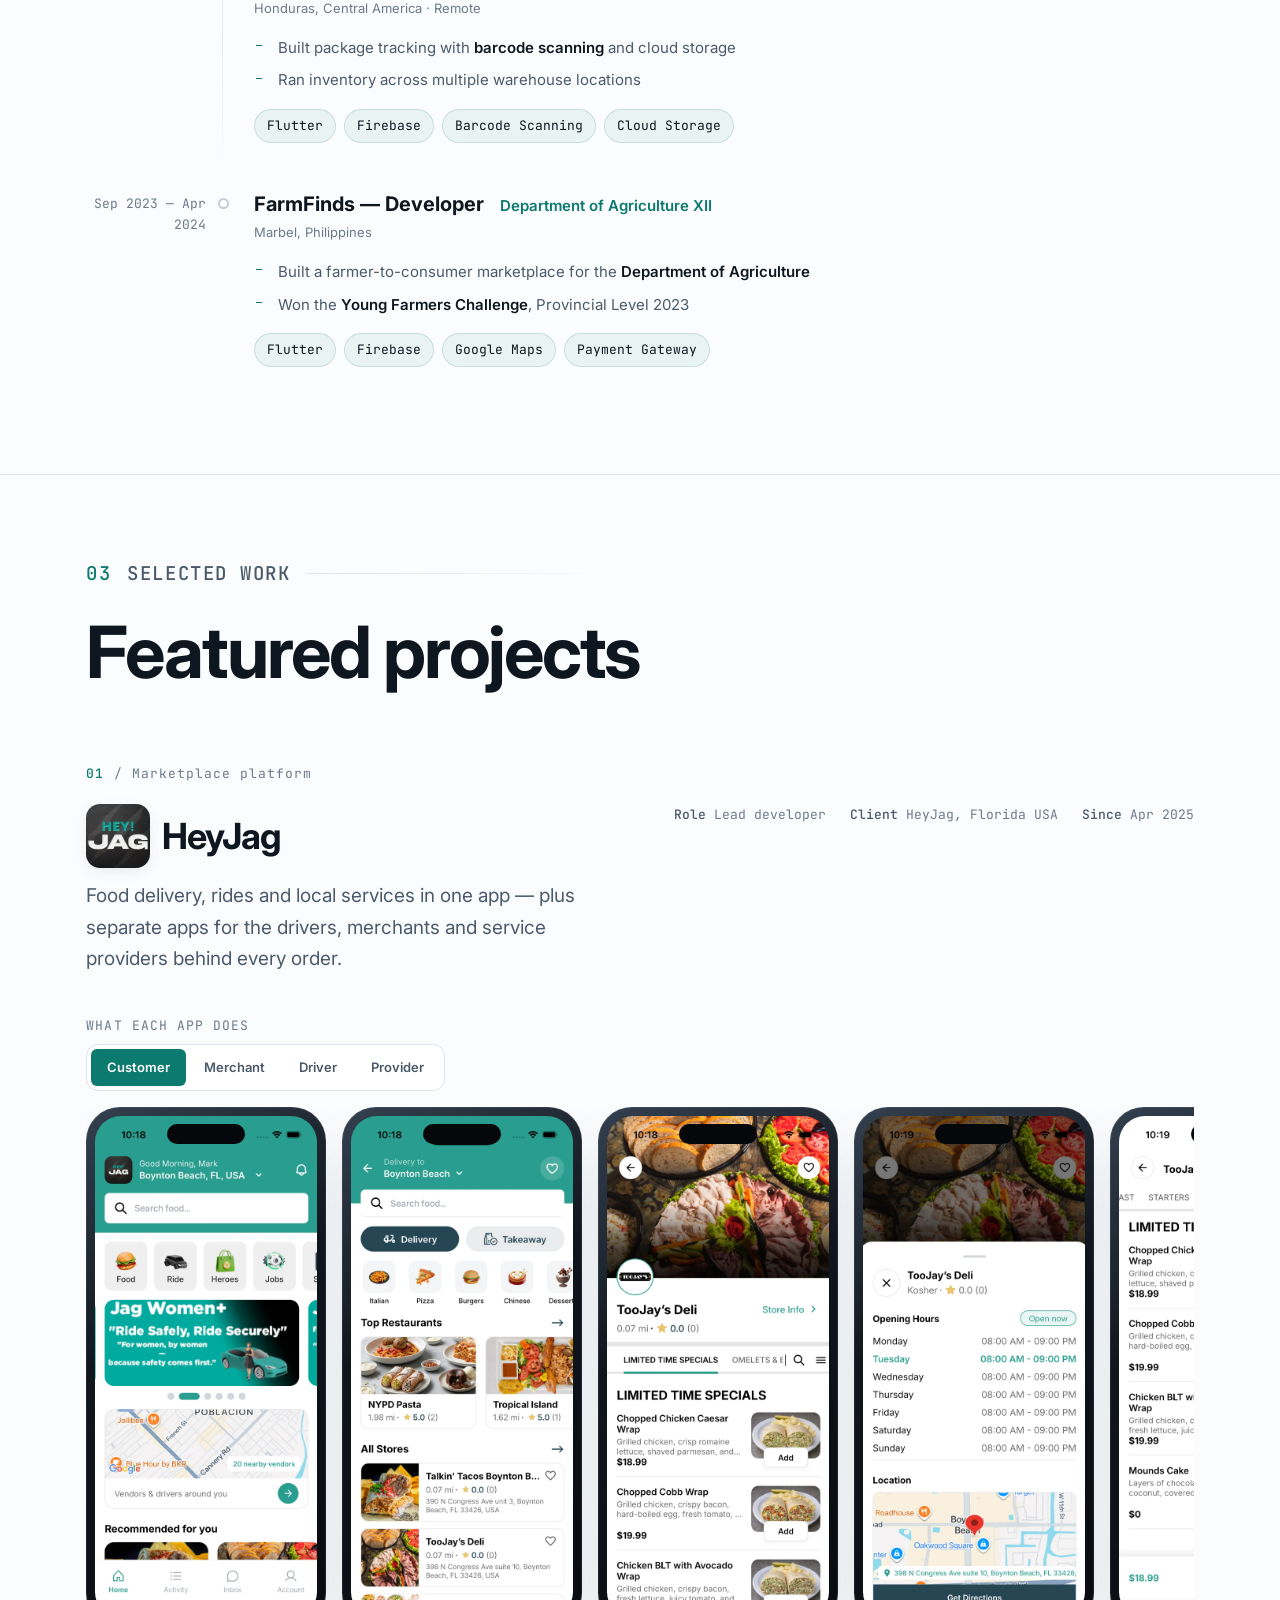
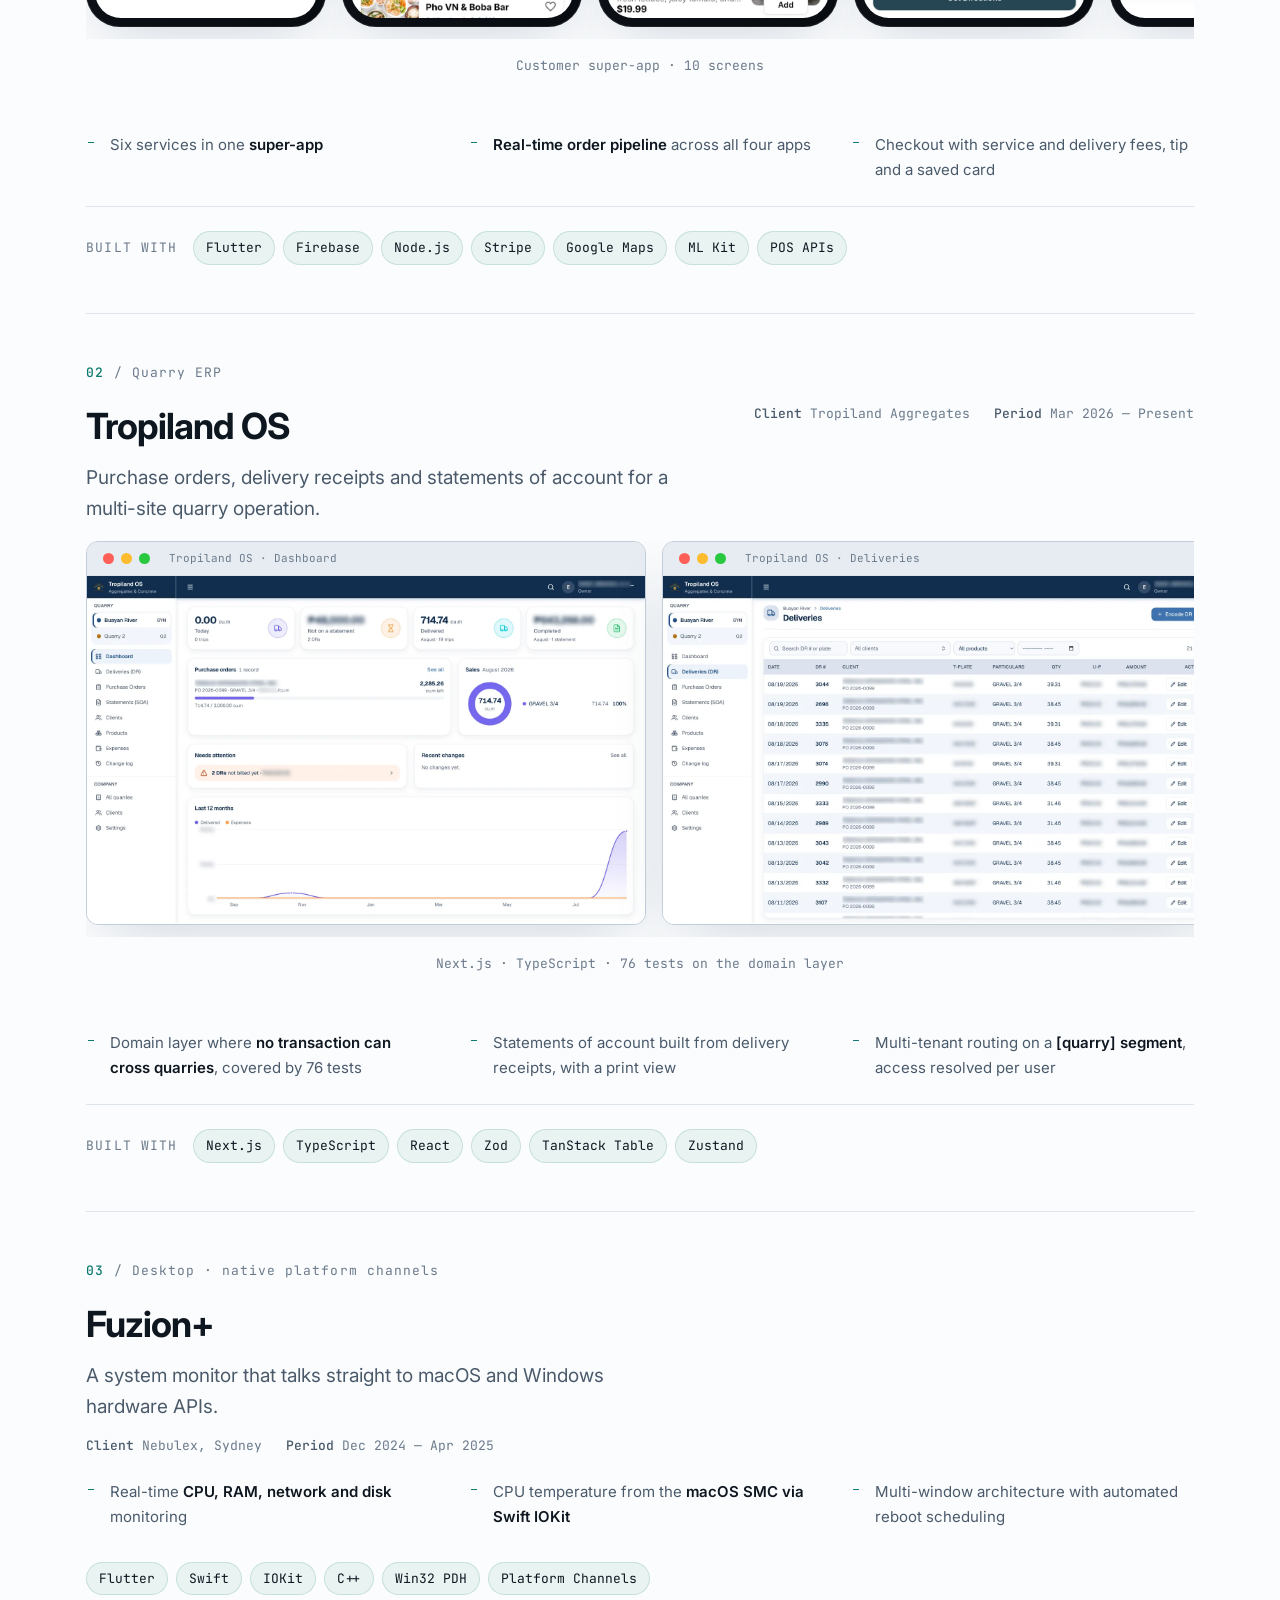
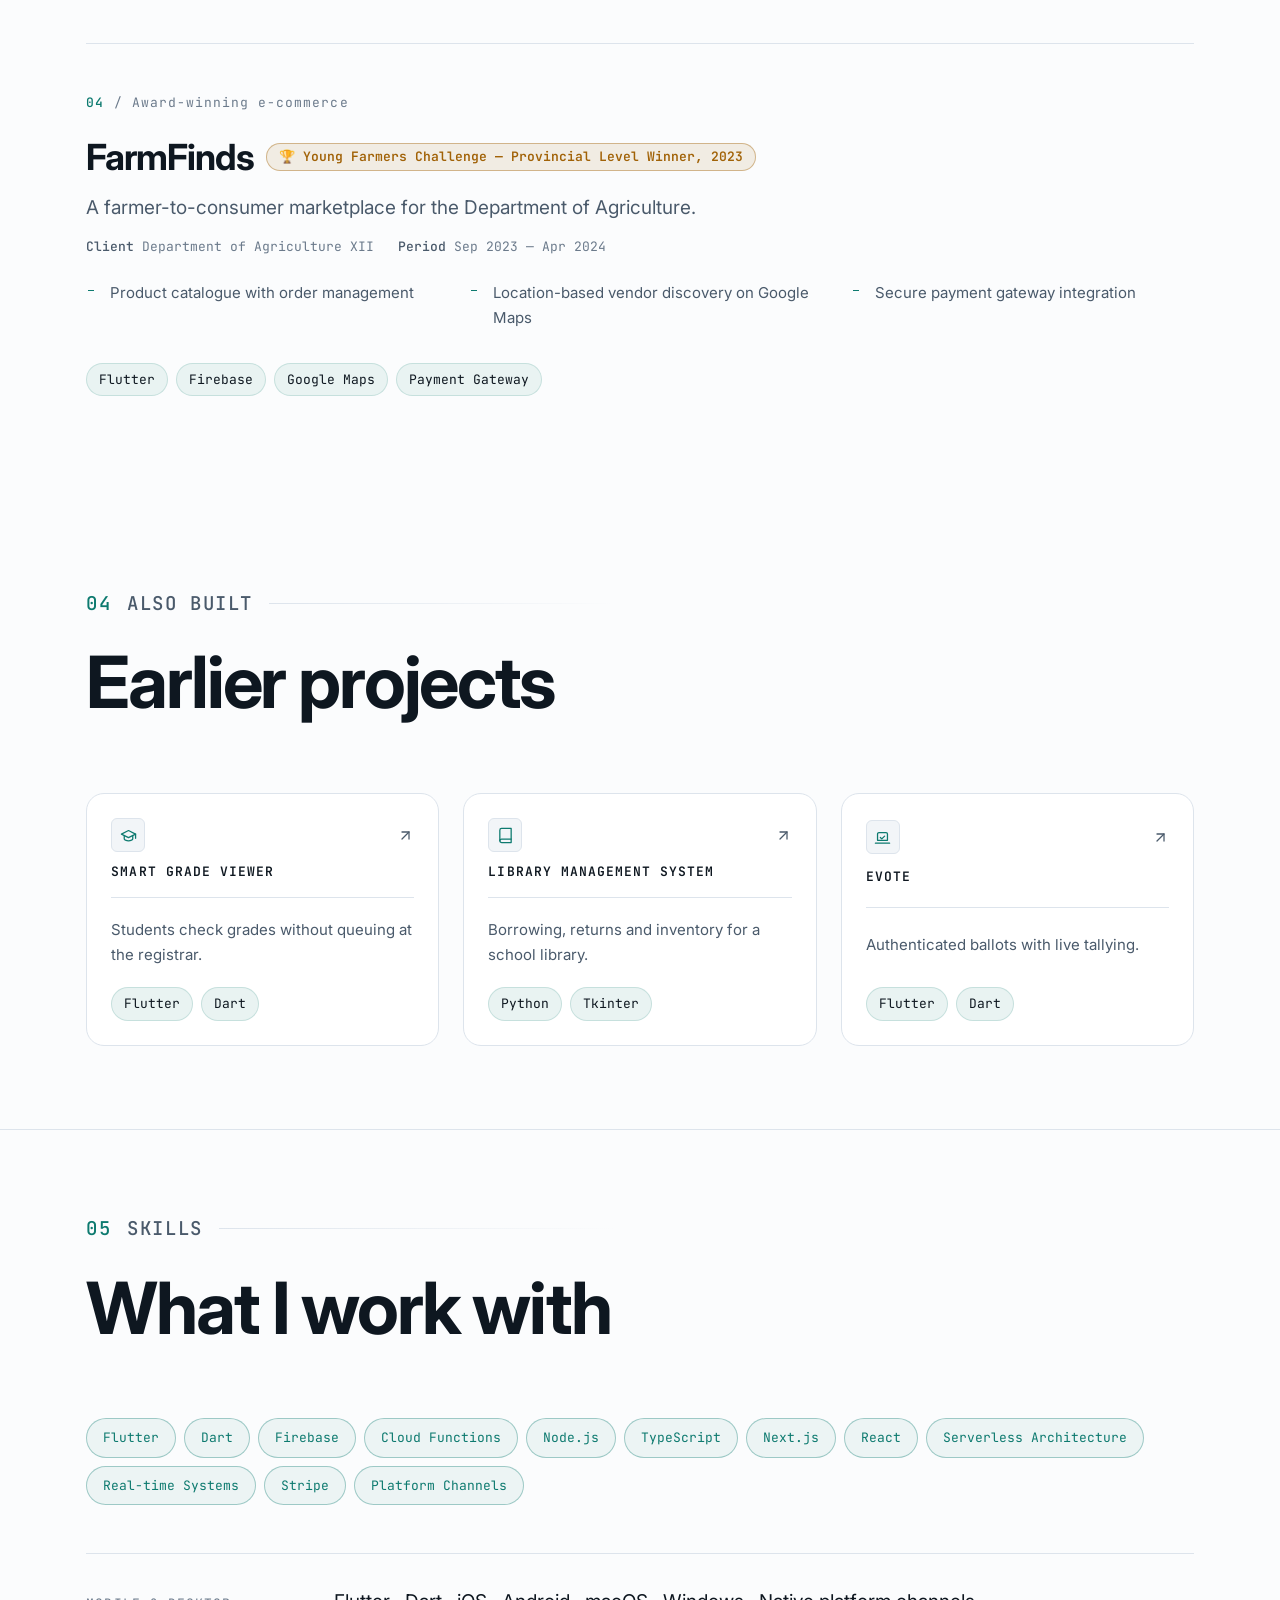
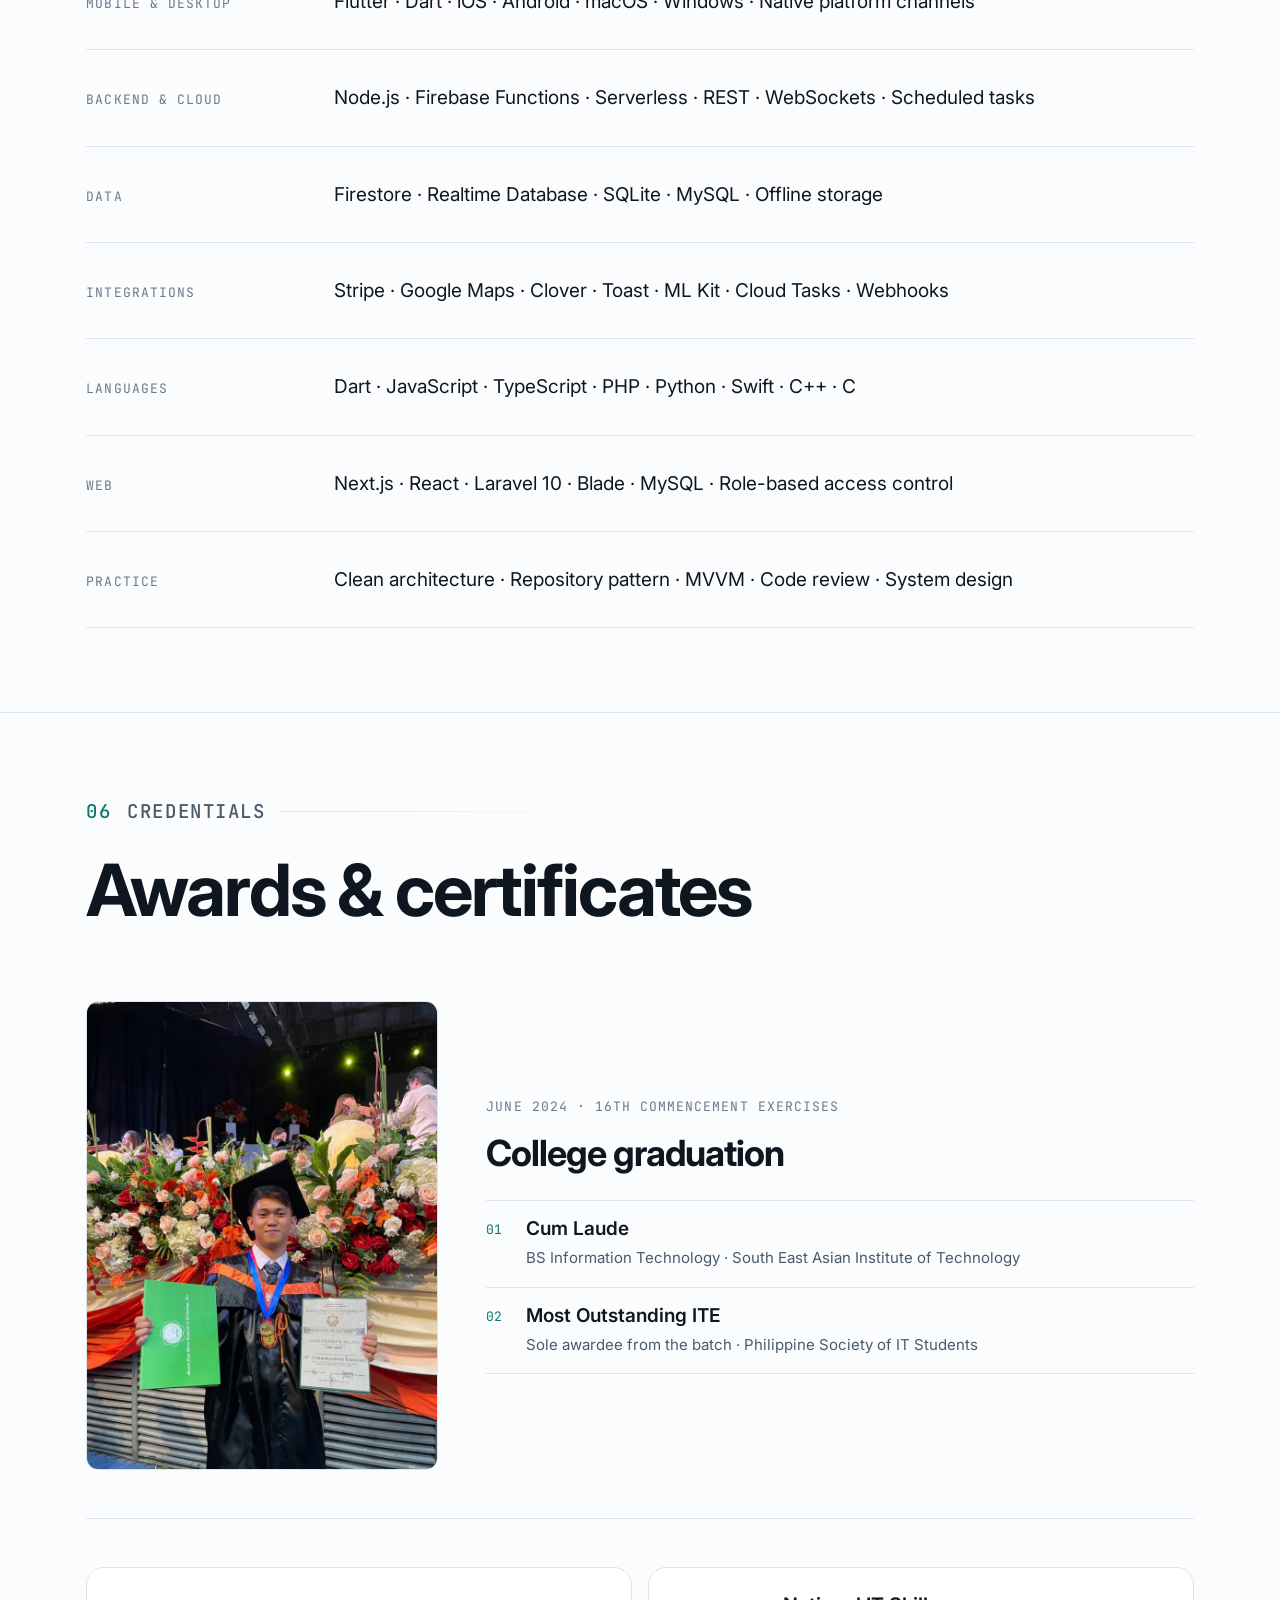
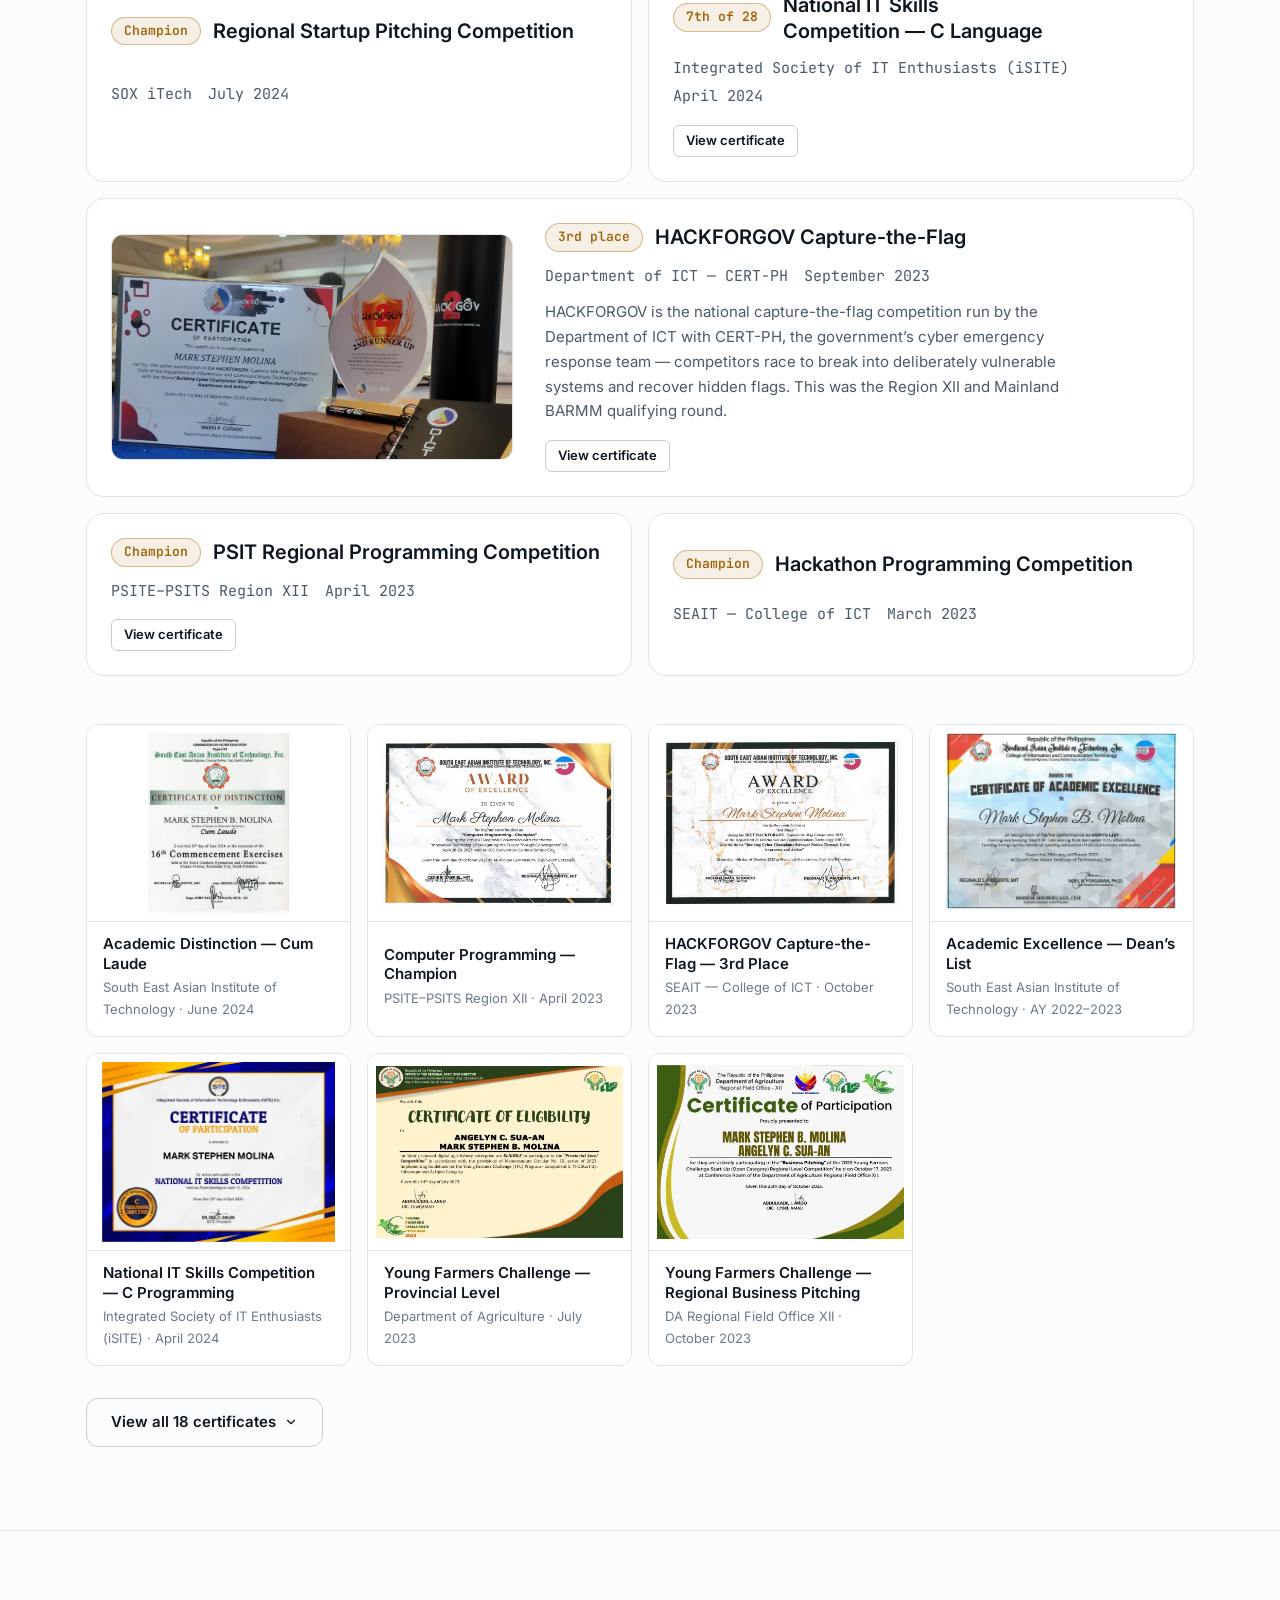
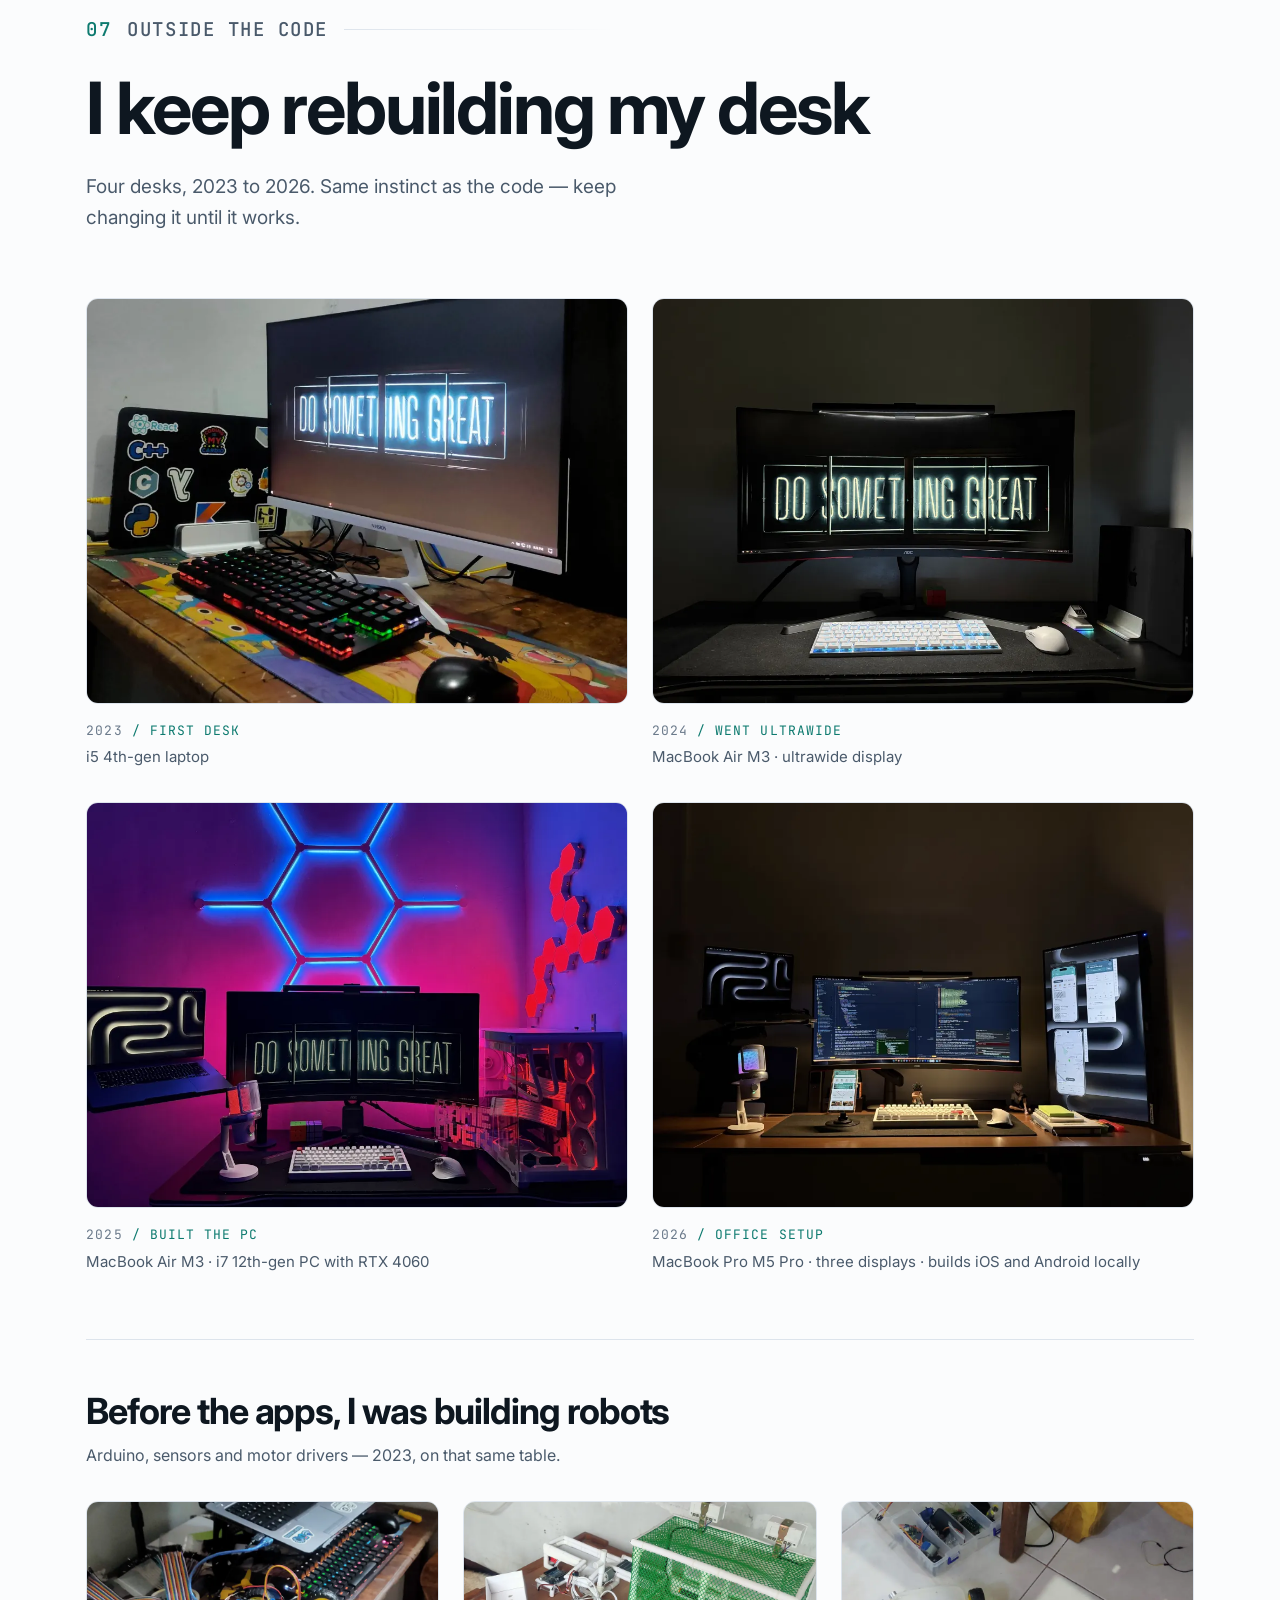
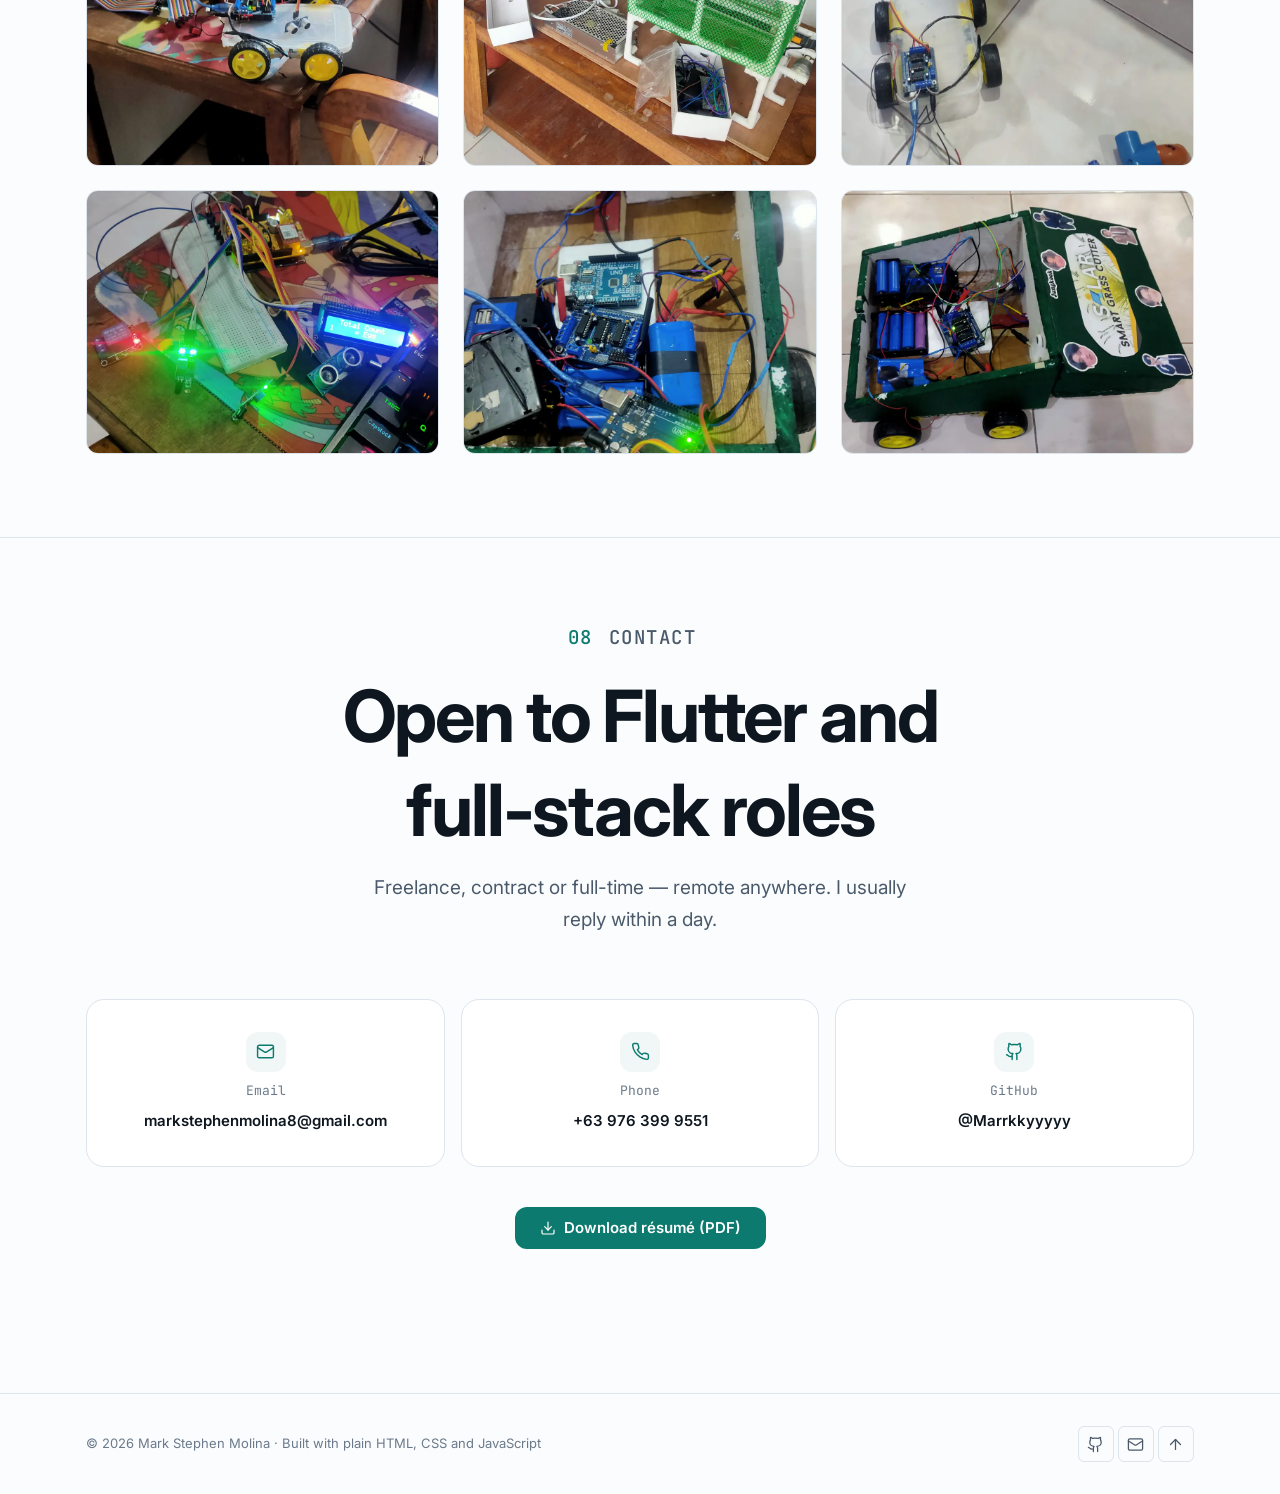
==== commit d74ae790: "Certificates: drop the Hackathon 2023 Mobile Computing seminar The name on it is handwritten rather " ====
--- a/index.html
+++ b/index.html
@@ -1234,7 +1234,7 @@
 
     <details class="certs-more reveal">
       <summary>
-        View all 19 certificates
+        View all 18 certificates
         <svg aria-hidden="true"><use href="#i-chevron-down"/></svg>
       </summary>
       <div class="certs-more__panel">
@@ -1287,16 +1287,6 @@
           <div class="cert__body">
             <span class="cert__title">Leadership Skills &amp; Strategic Planning</span>
             <span class="cert__sub">SEAIT Supreme Student Council · March 2023</span>
-          </div>
-        </button>
-        <button class="cert" type="button" data-cert="seminar-mobile-computing-2023" data-index="12">
-          <div class="cert__shot">
-            <img src="assets/certificates/thumbs/seminar-mobile-computing-2023.webp" width="480" height="360"
-                 loading="lazy" decoding="async" alt="Certificate: Hackathon 2023 — Mobile Computing">
-          </div>
-          <div class="cert__body">
-            <span class="cert__title">Hackathon 2023 — Mobile Computing</span>
-            <span class="cert__sub">SEAIT — College of ICT · March 2023</span>
           </div>
         </button>
         <button class="cert" type="button" data-cert="hackathon-2023-appreciation" data-index="13">
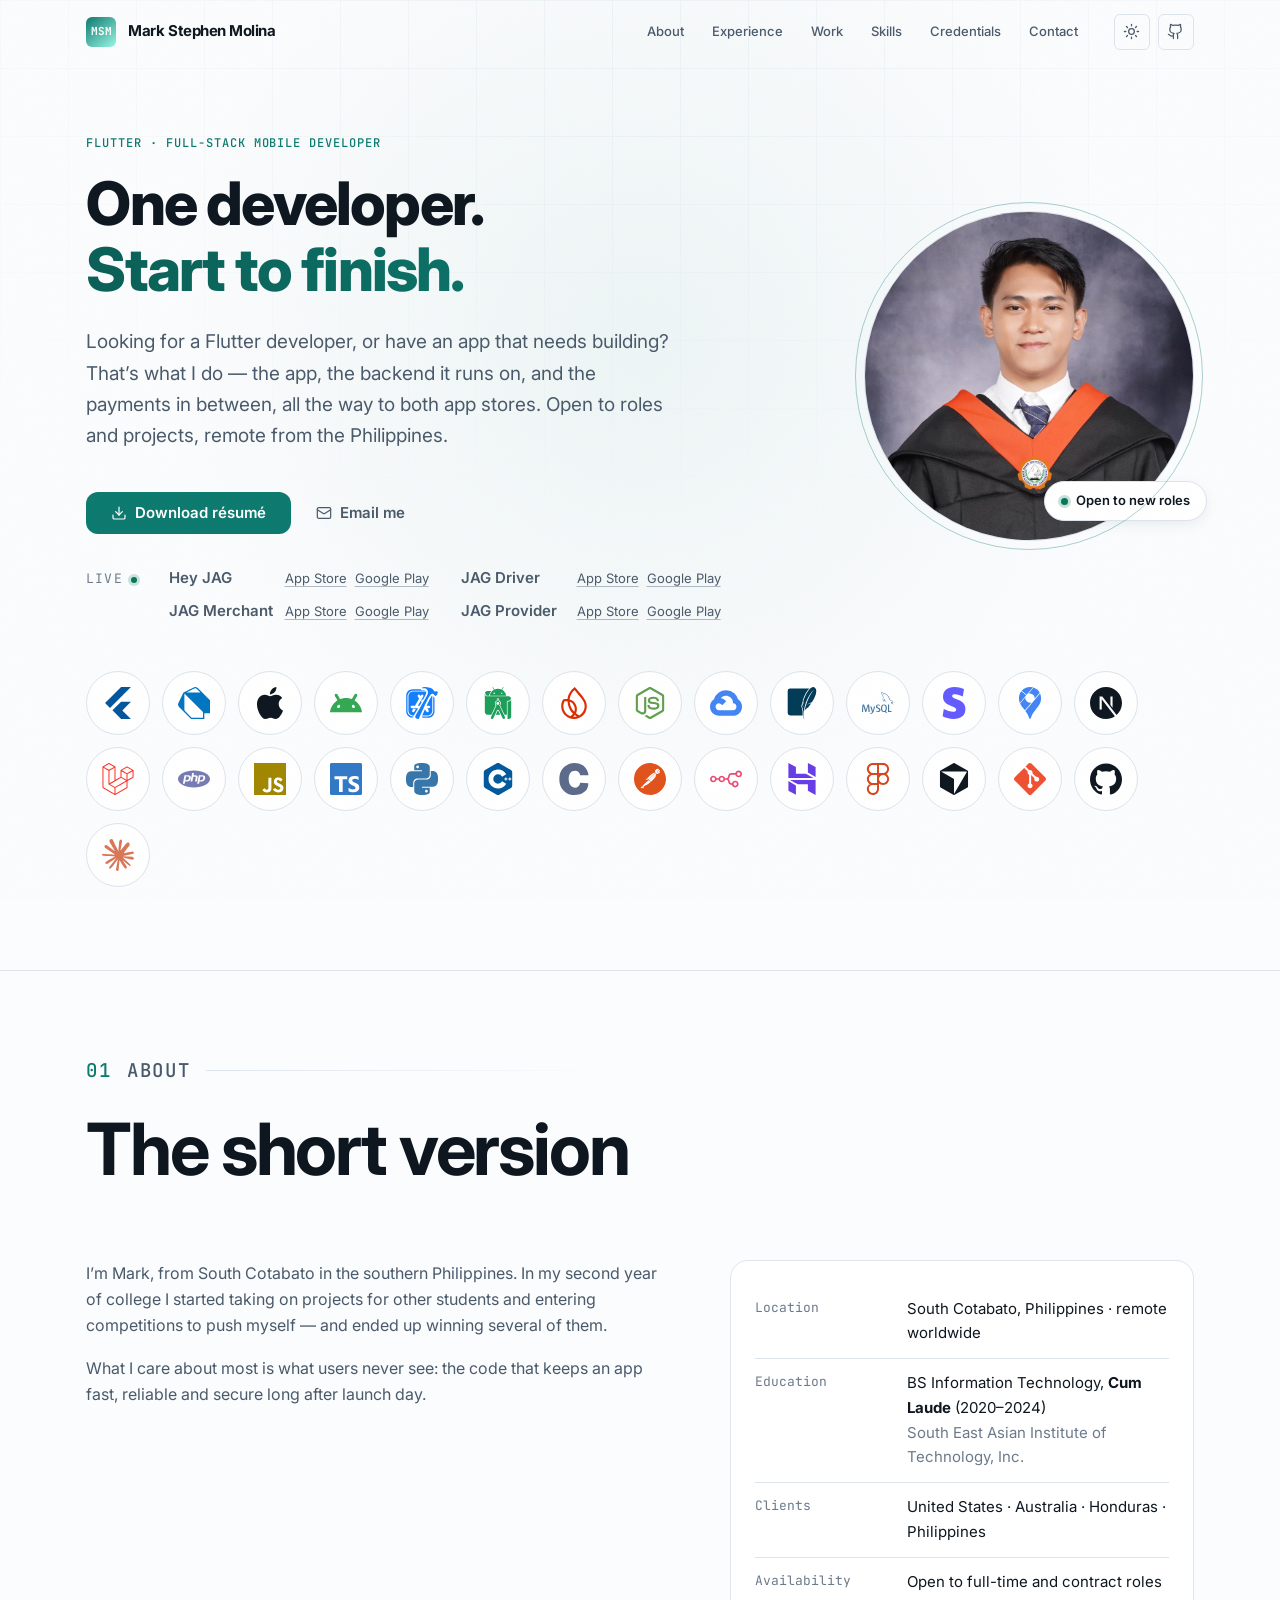
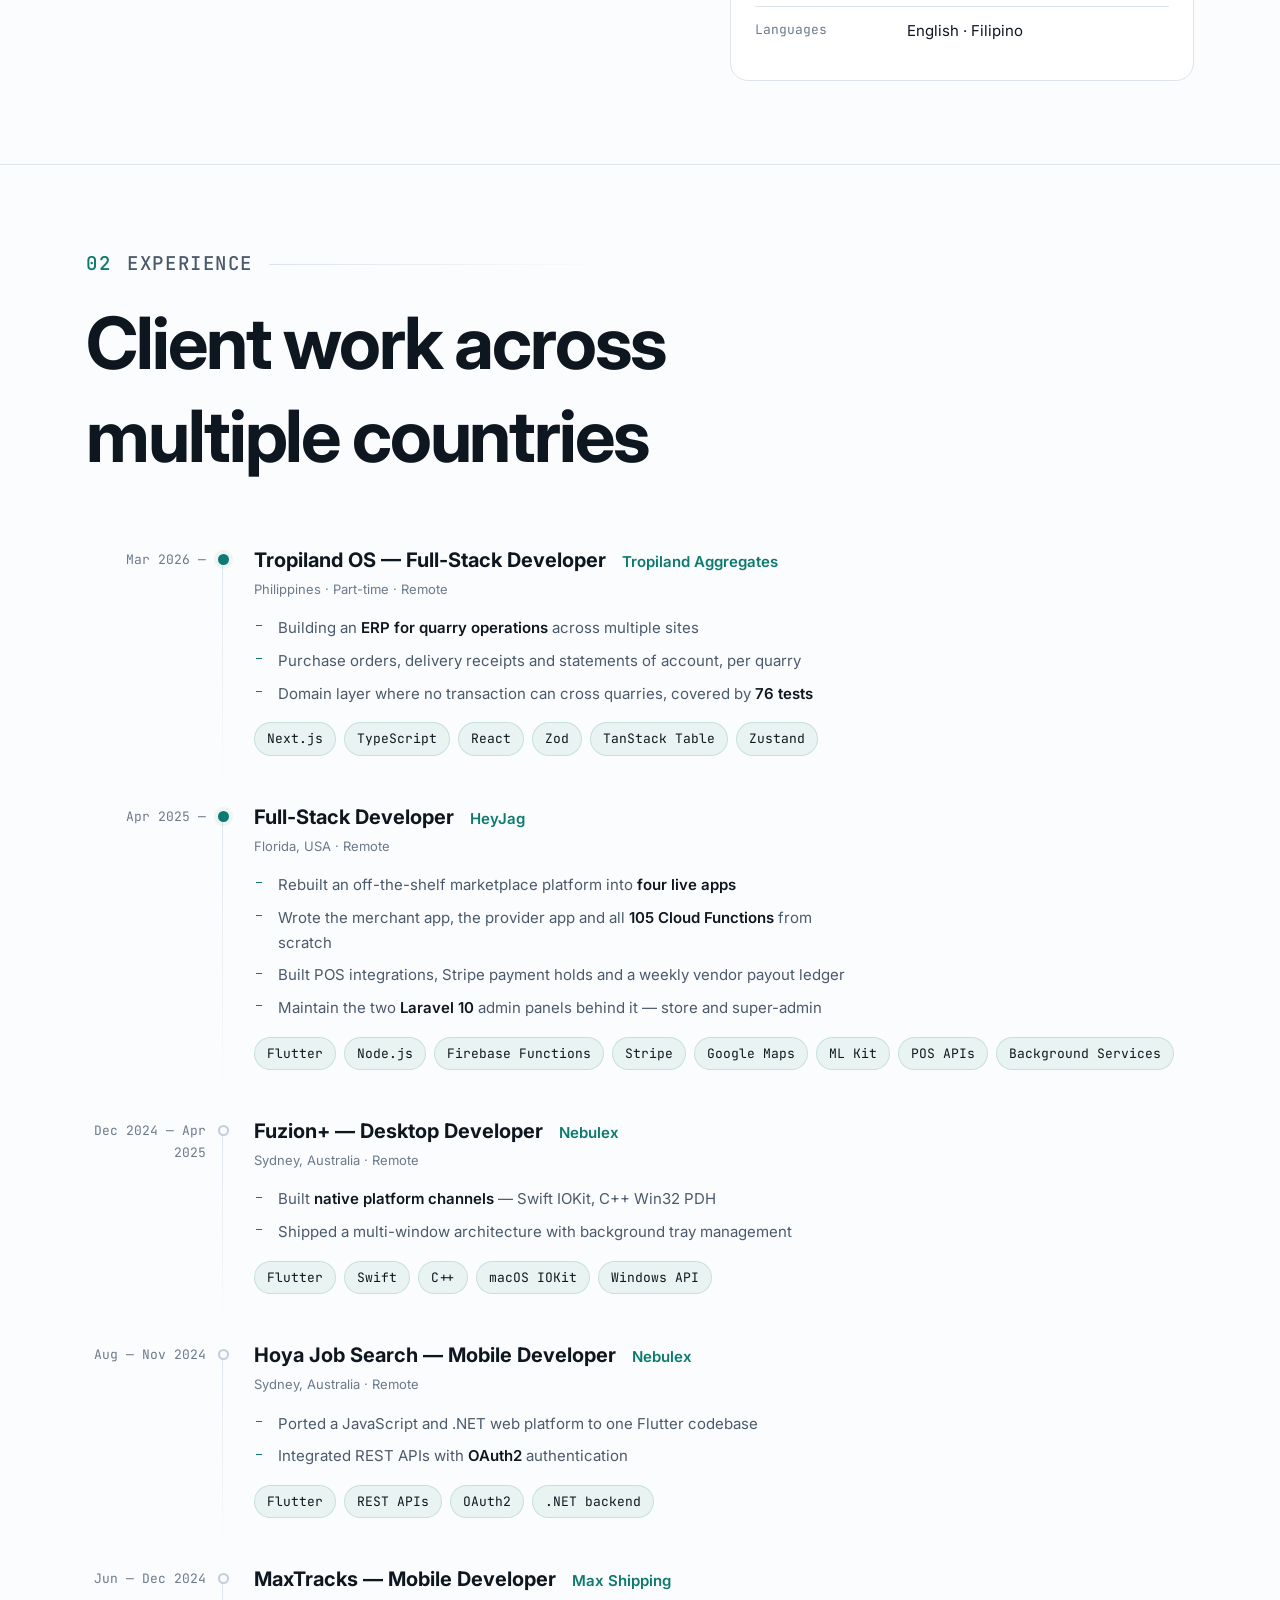
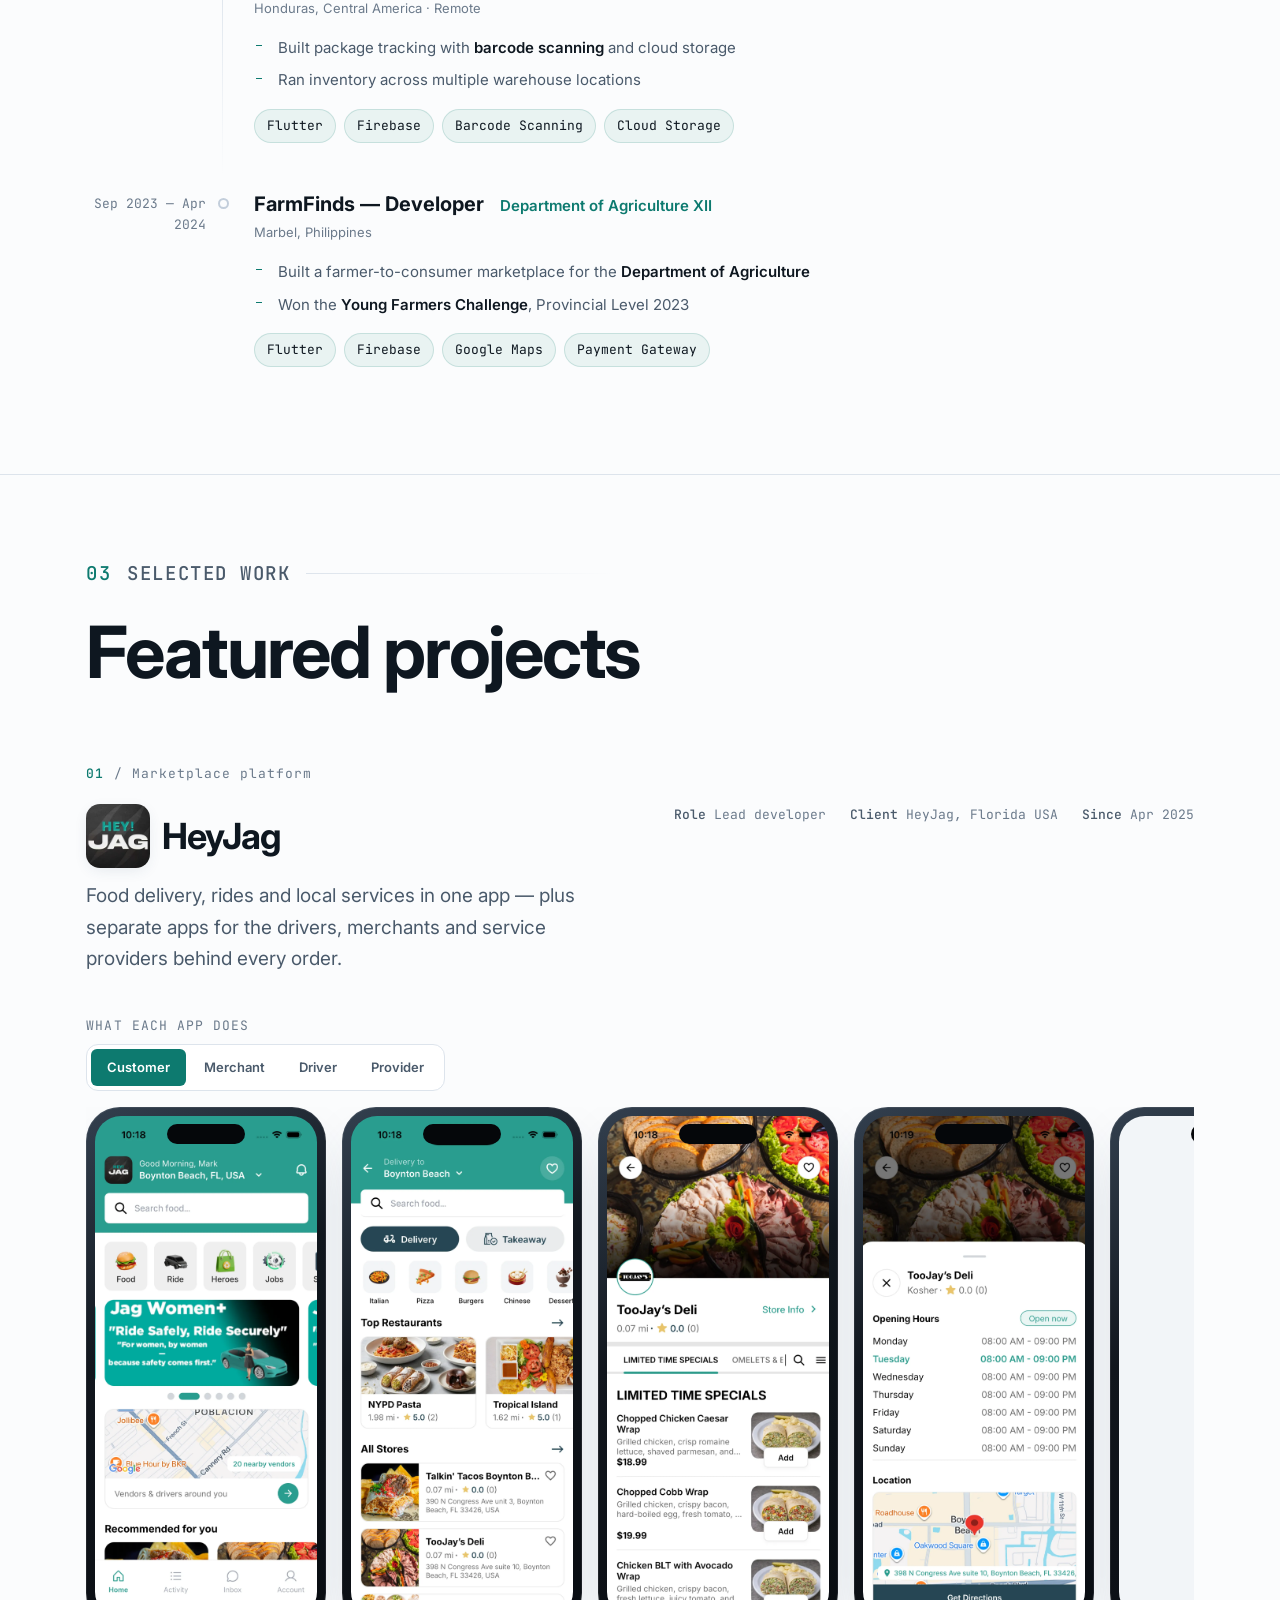
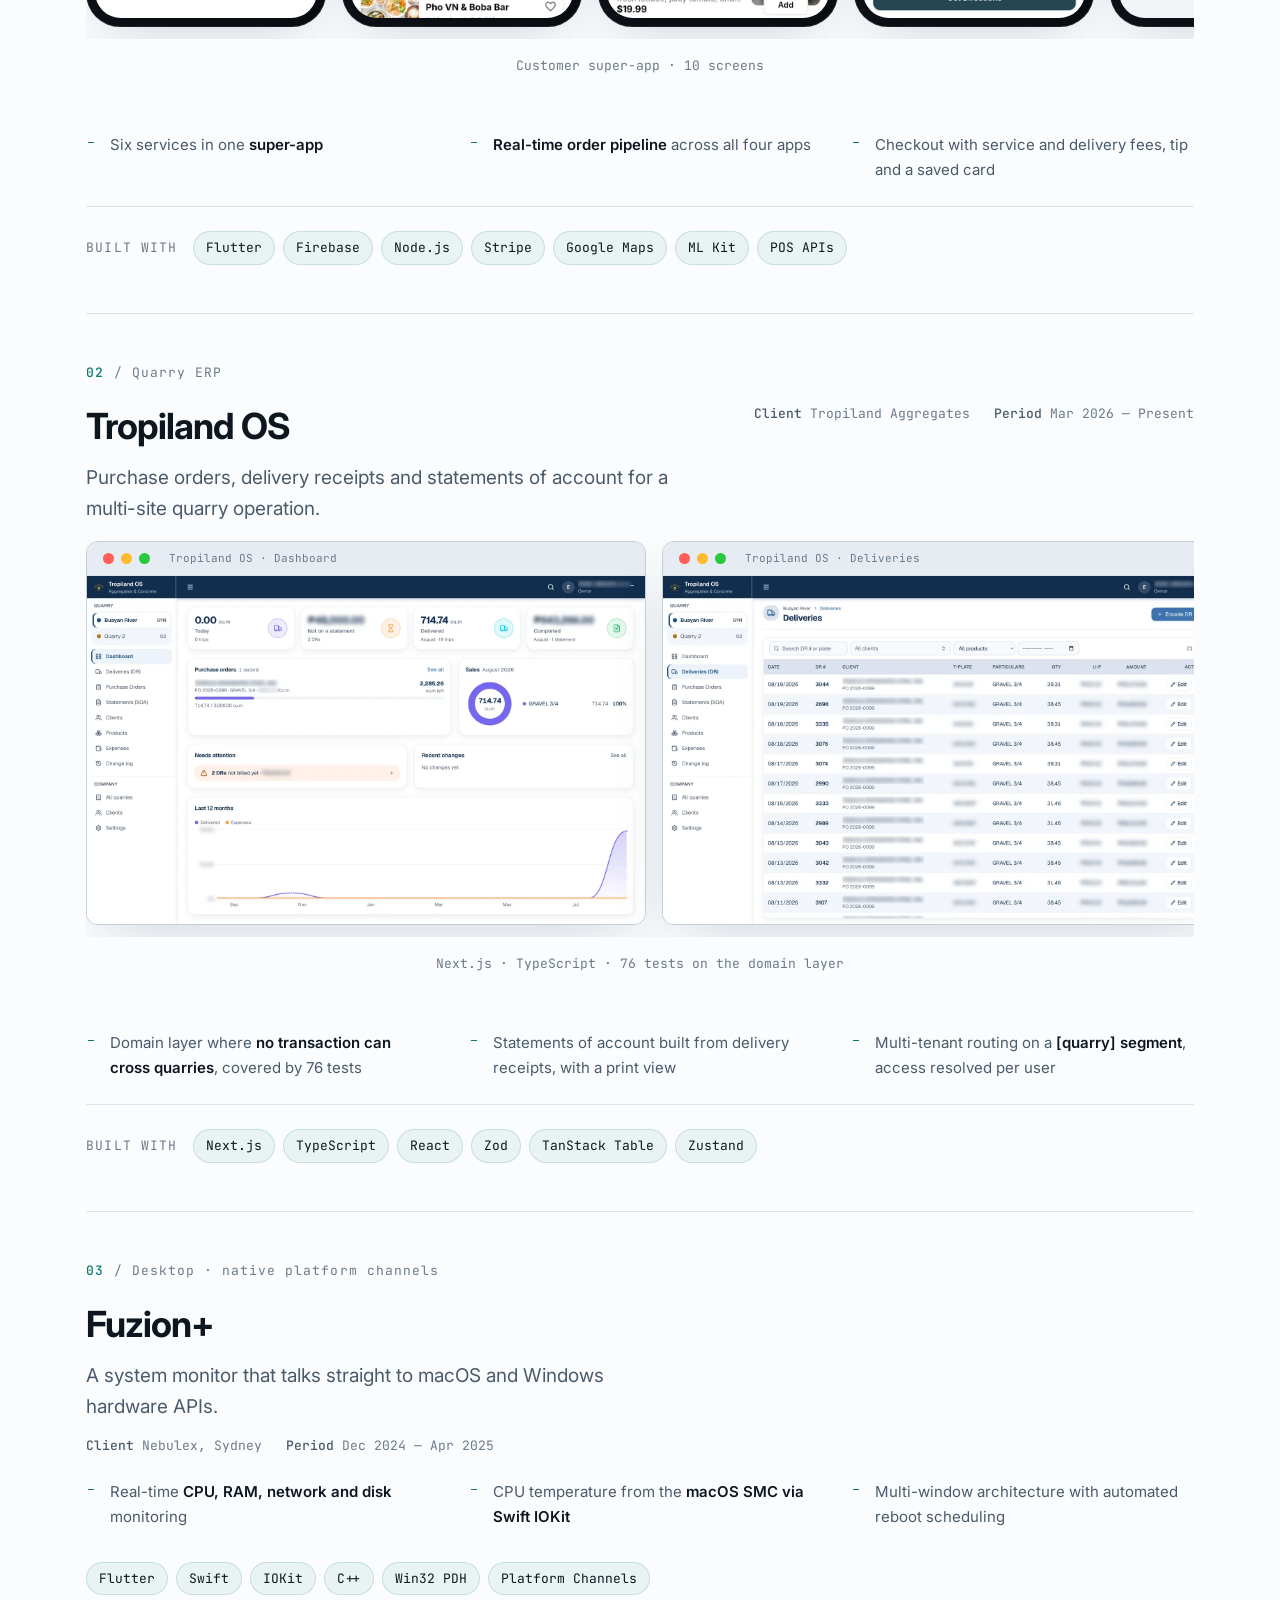
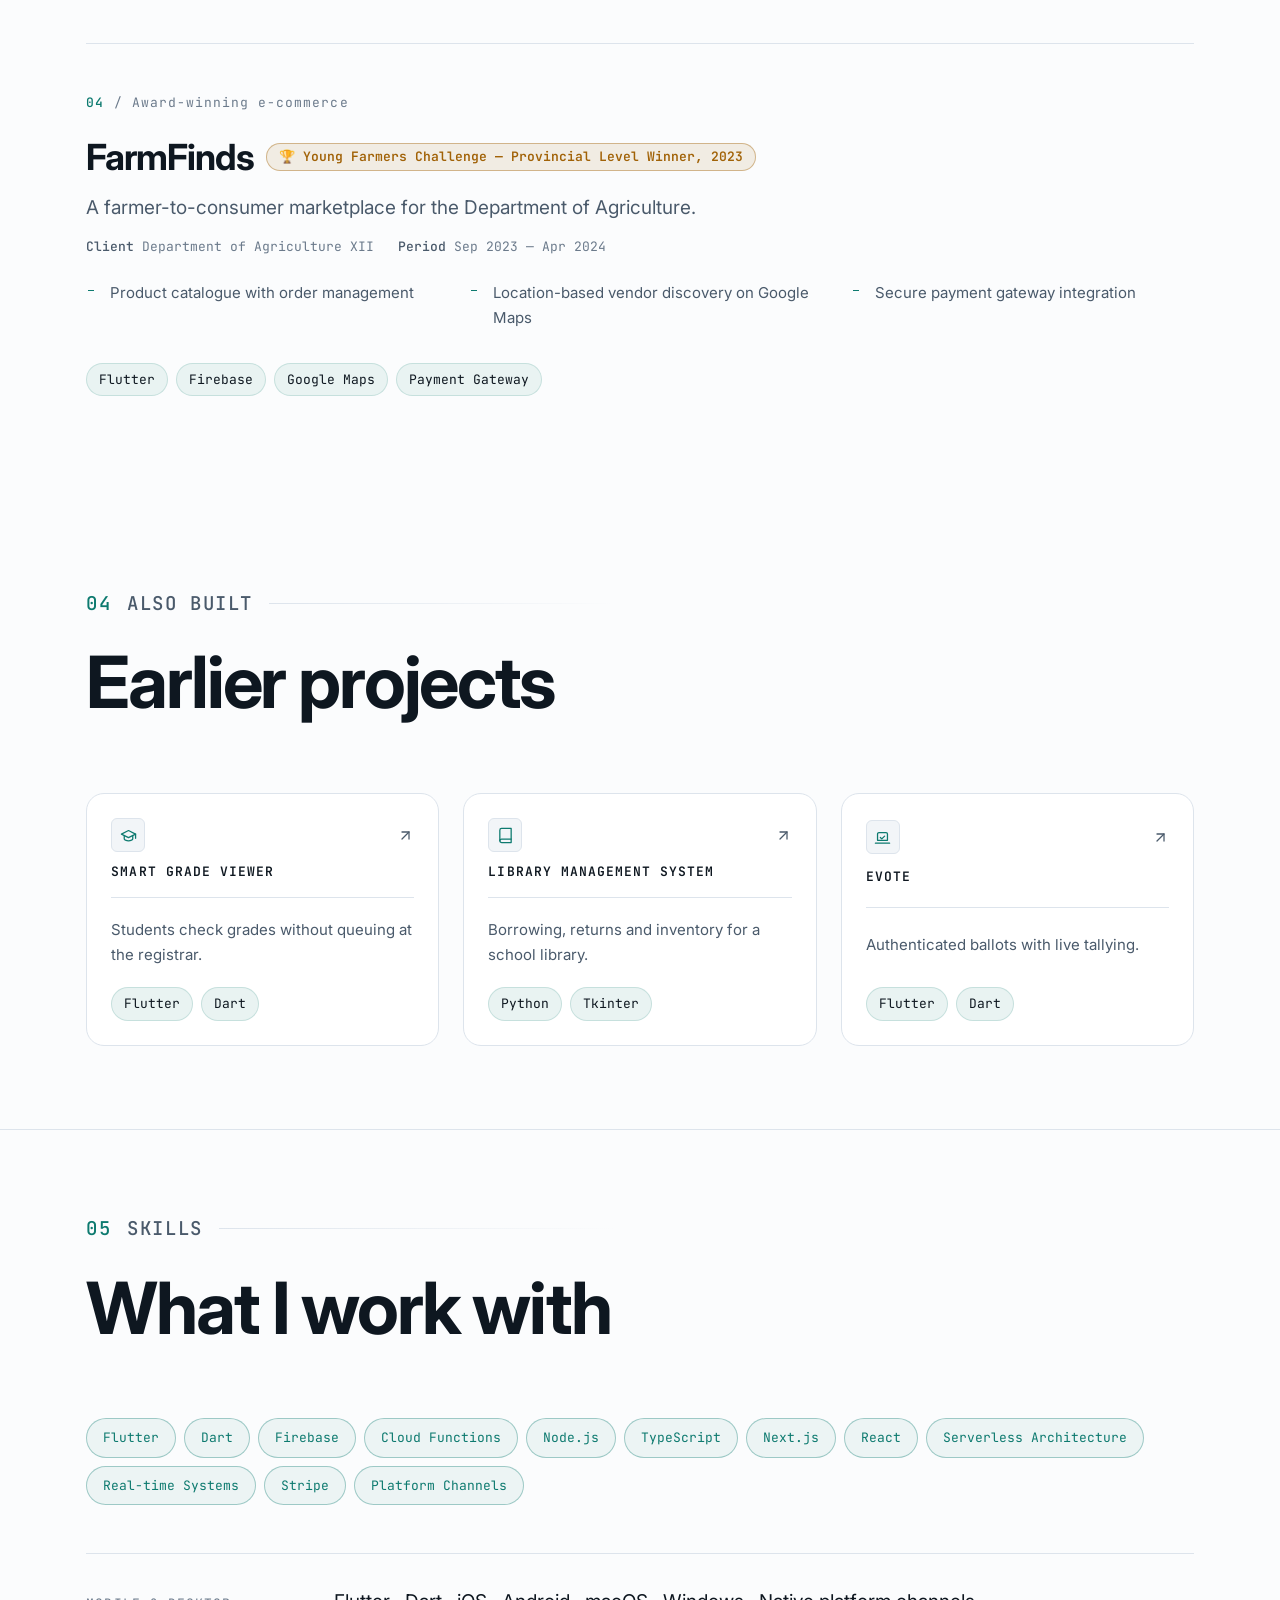
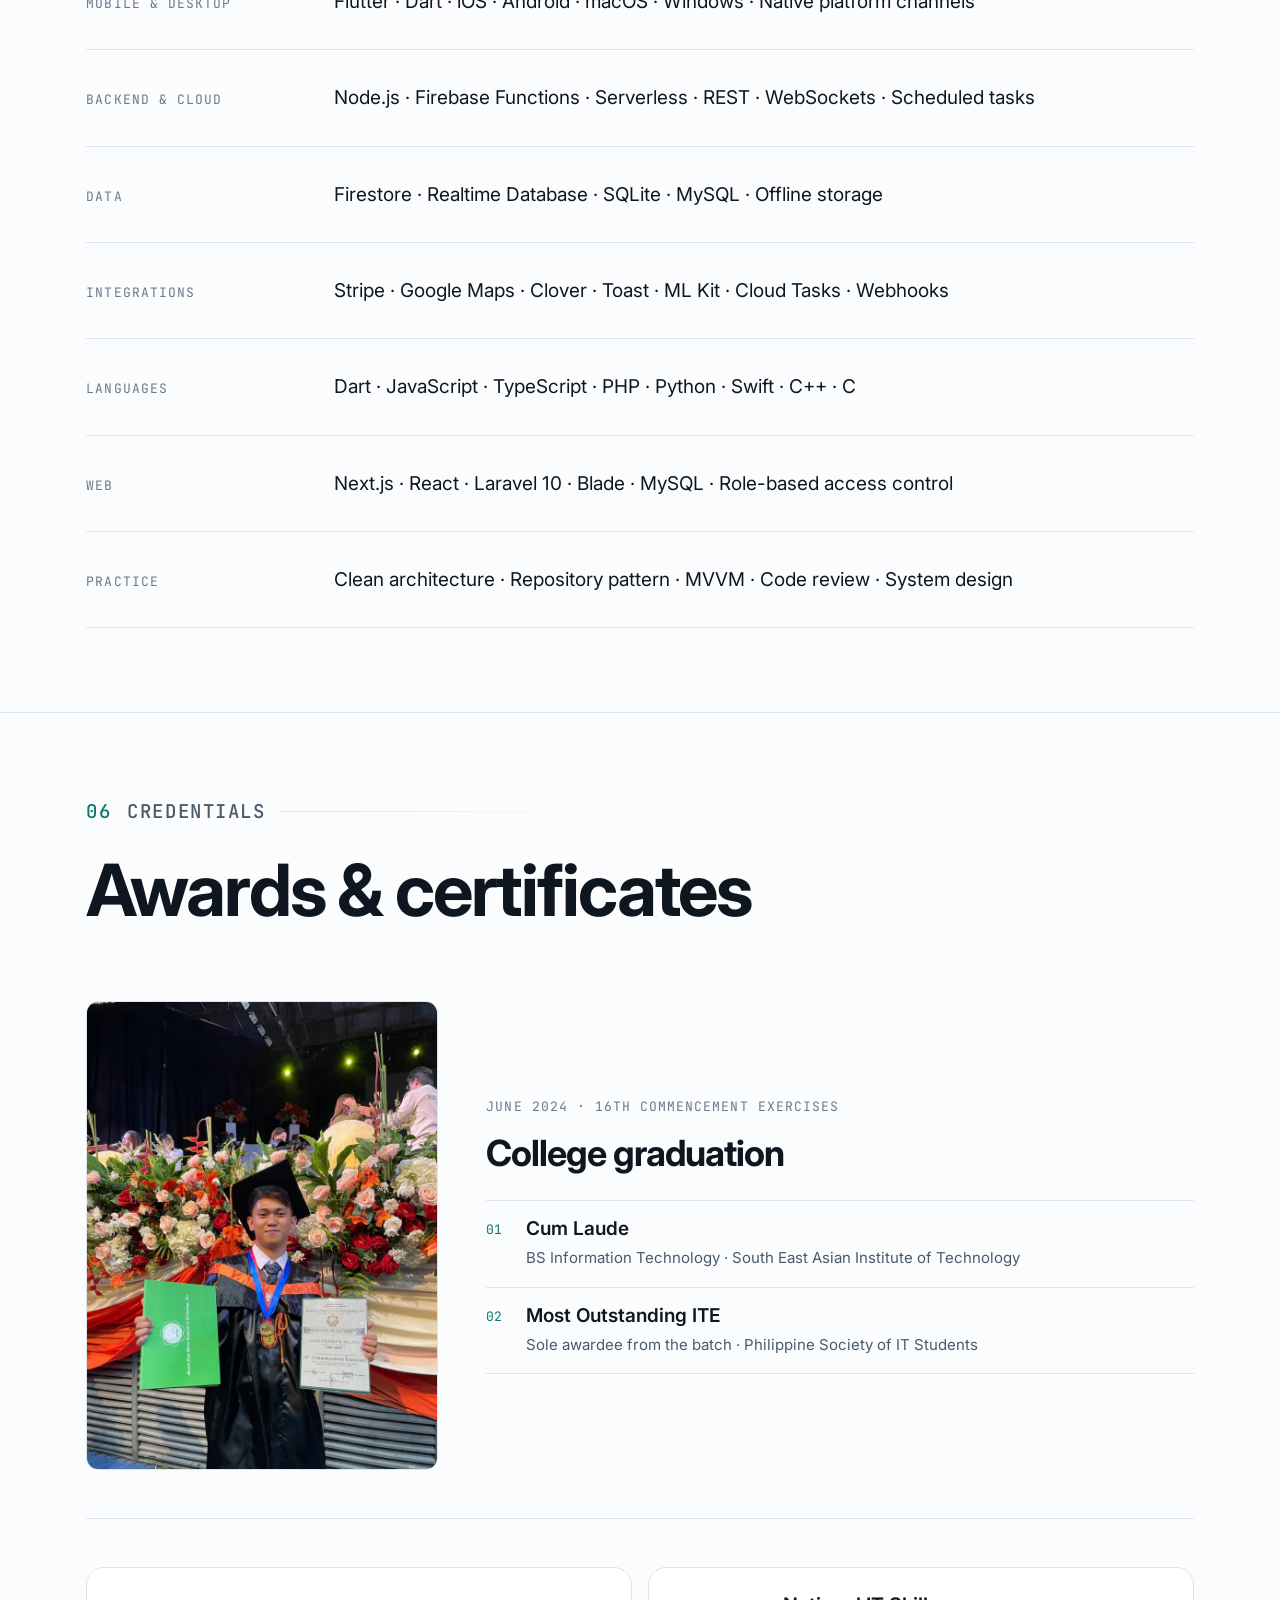
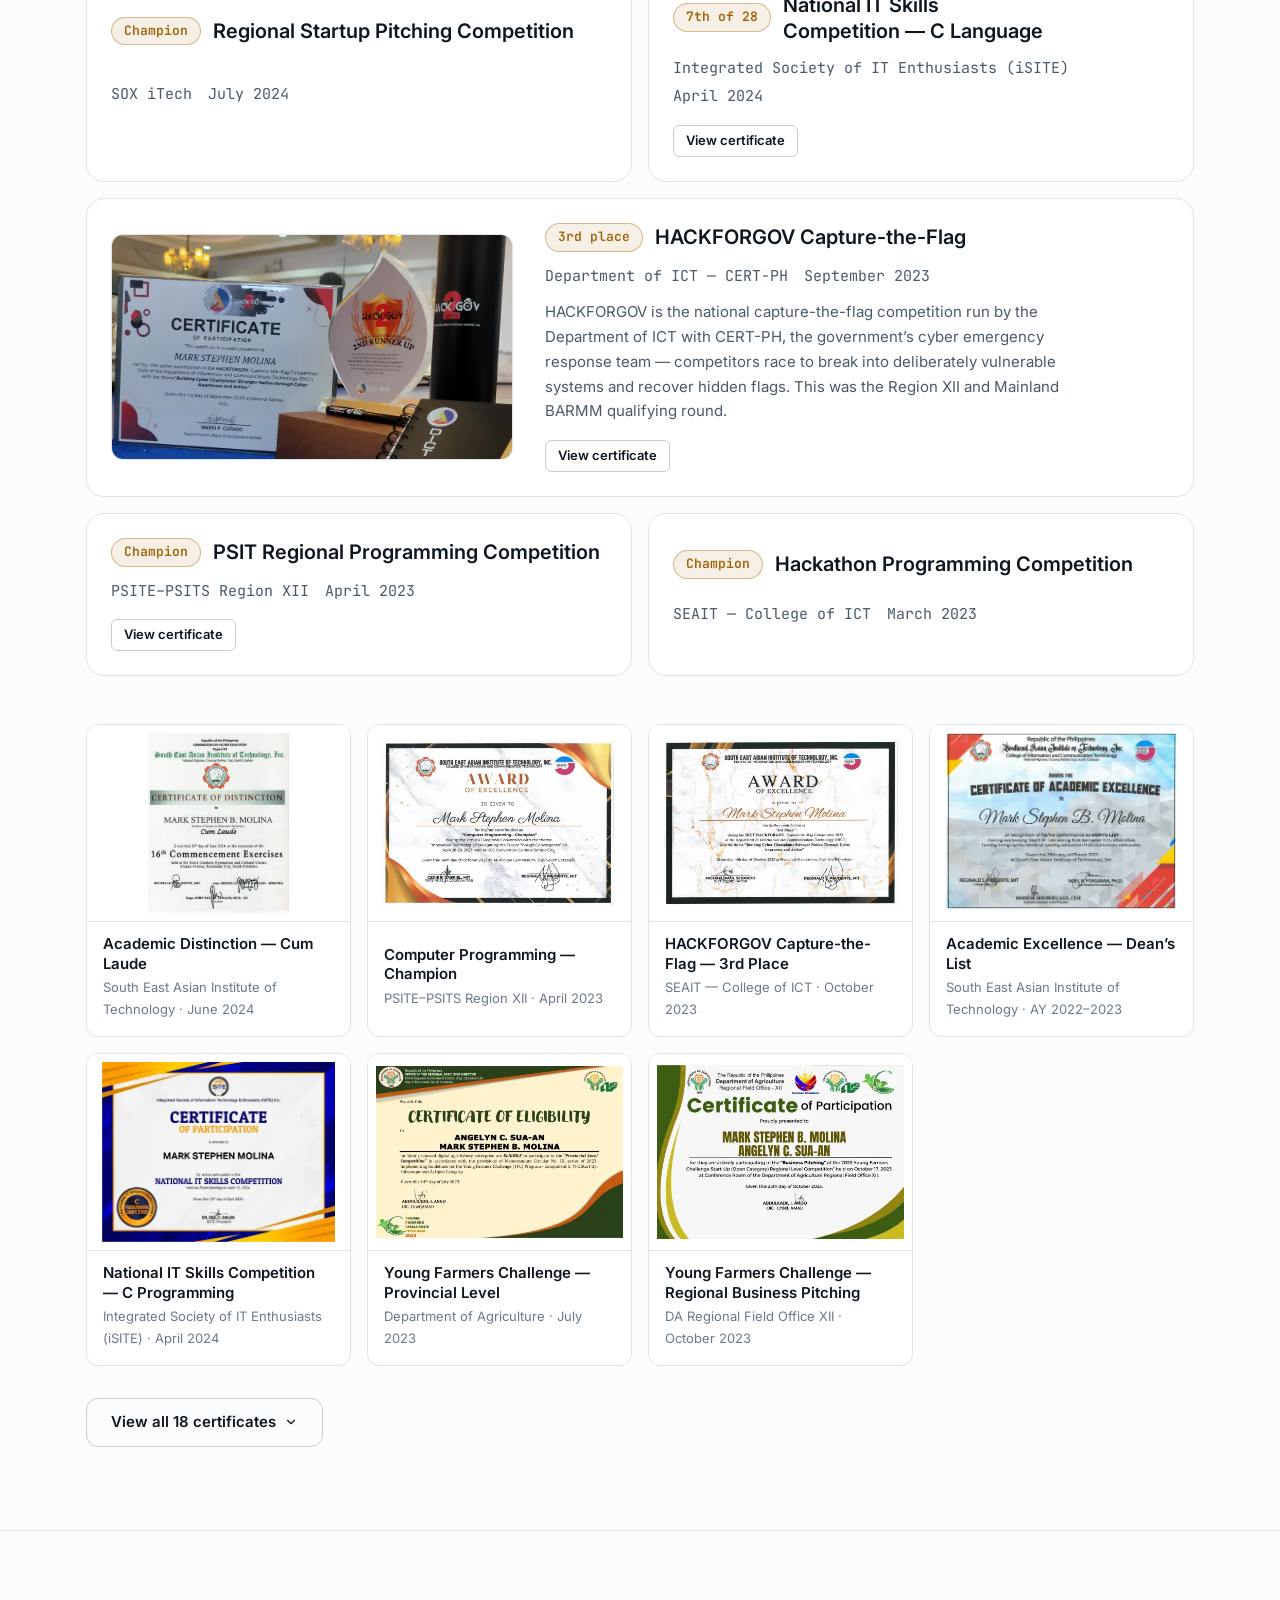
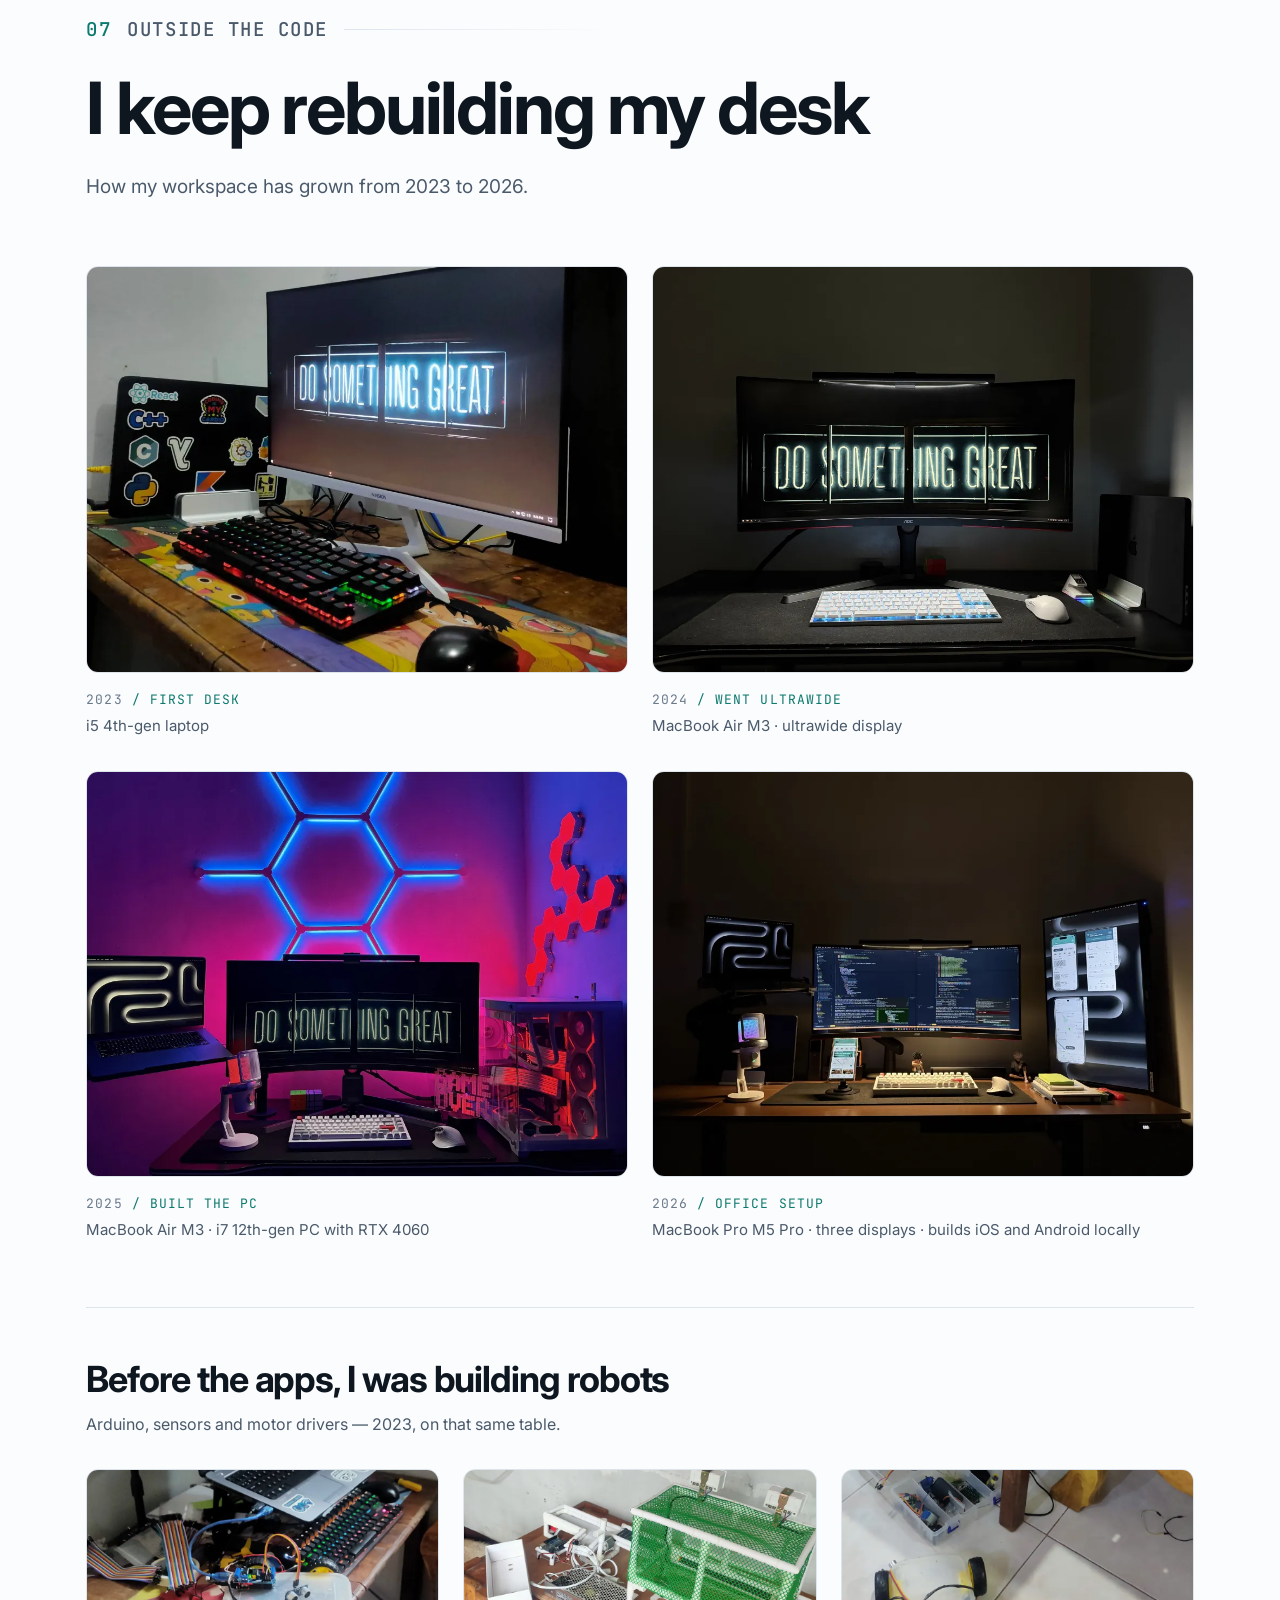
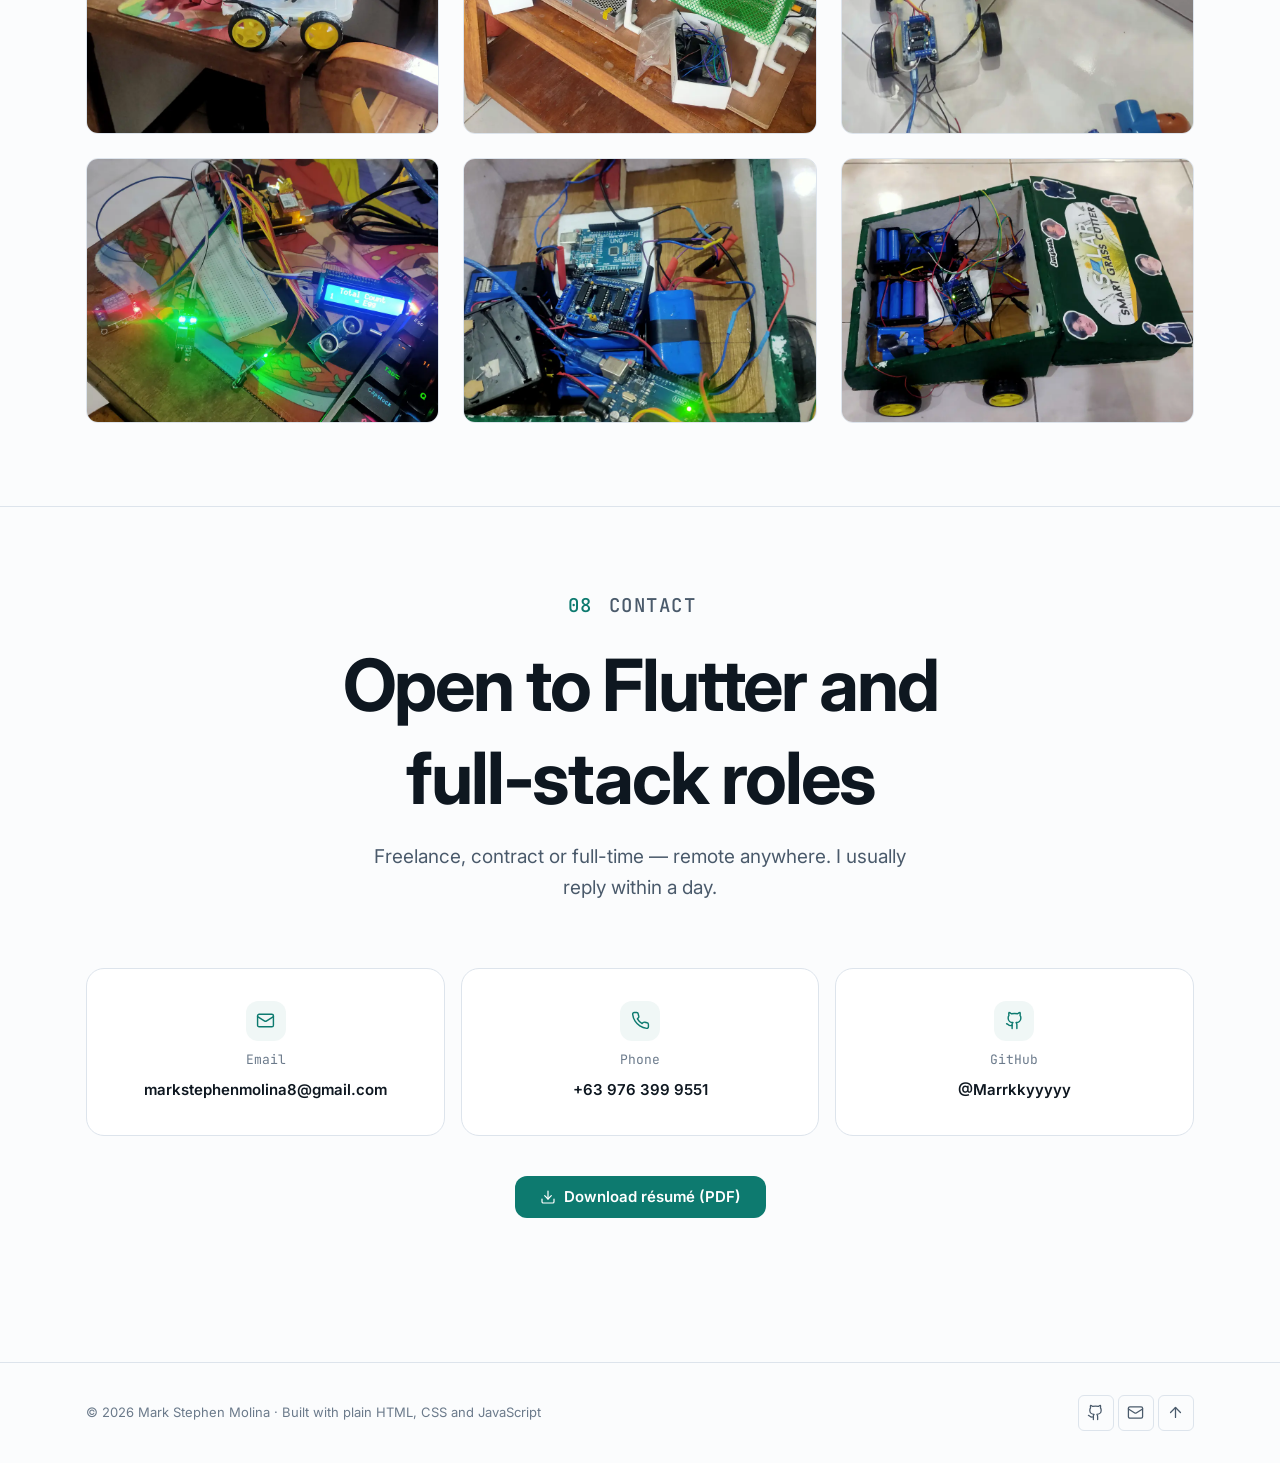
==== commit 175bc175: "Setup: plainer intro line Co-Authored-By: Claude Opus 5 (1M context) <noreply@anthropic.com> Claude-" ====
--- a/index.html
+++ b/index.html
@@ -1361,7 +1361,7 @@
     <div class="section__head reveal">
       <p class="section__num"><b>07</b> <span>Outside the code</span></p>
       <h2 id="setup-h">I keep rebuilding my desk</h2>
-      <p>Four desks, 2023 to 2026. Same instinct as the code — keep changing it until it works.</p>
+      <p>How my workspace has grown from 2023 to 2026.</p>
     </div>
 
     <ol class="setup">
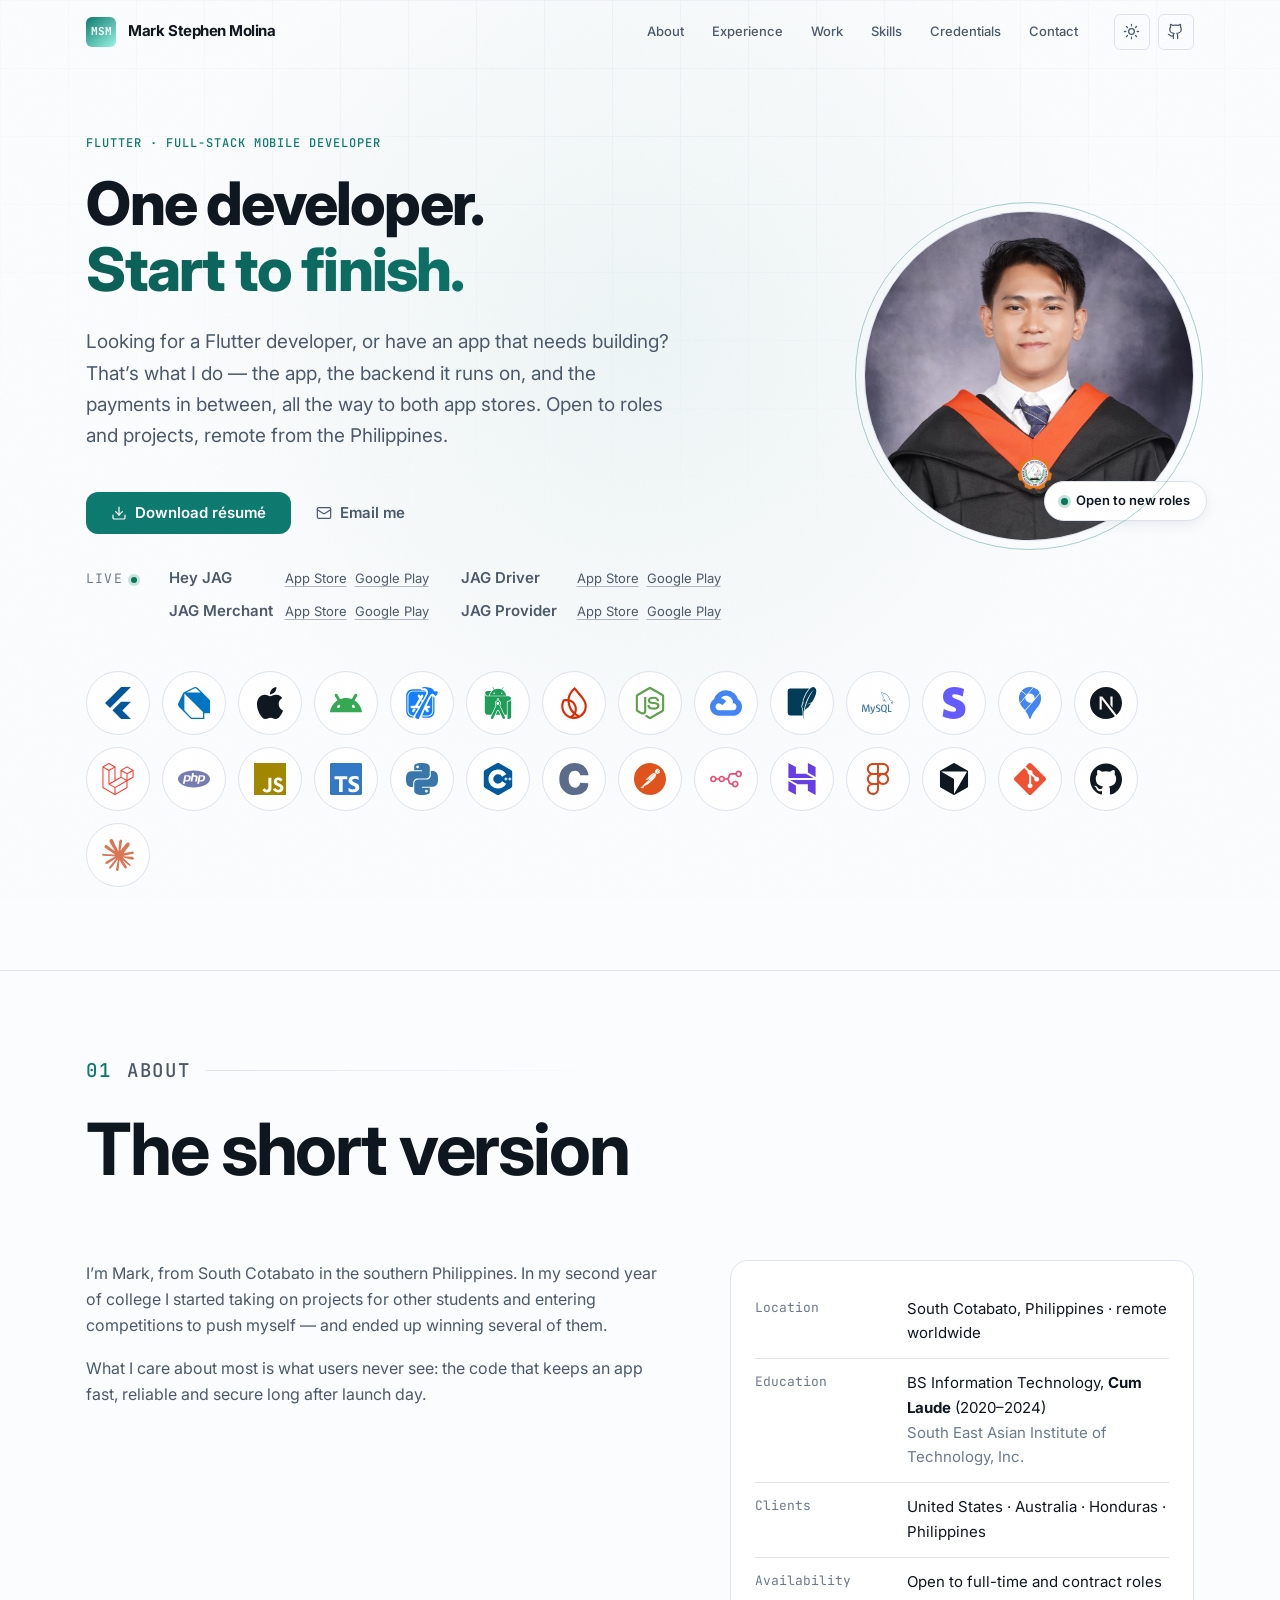
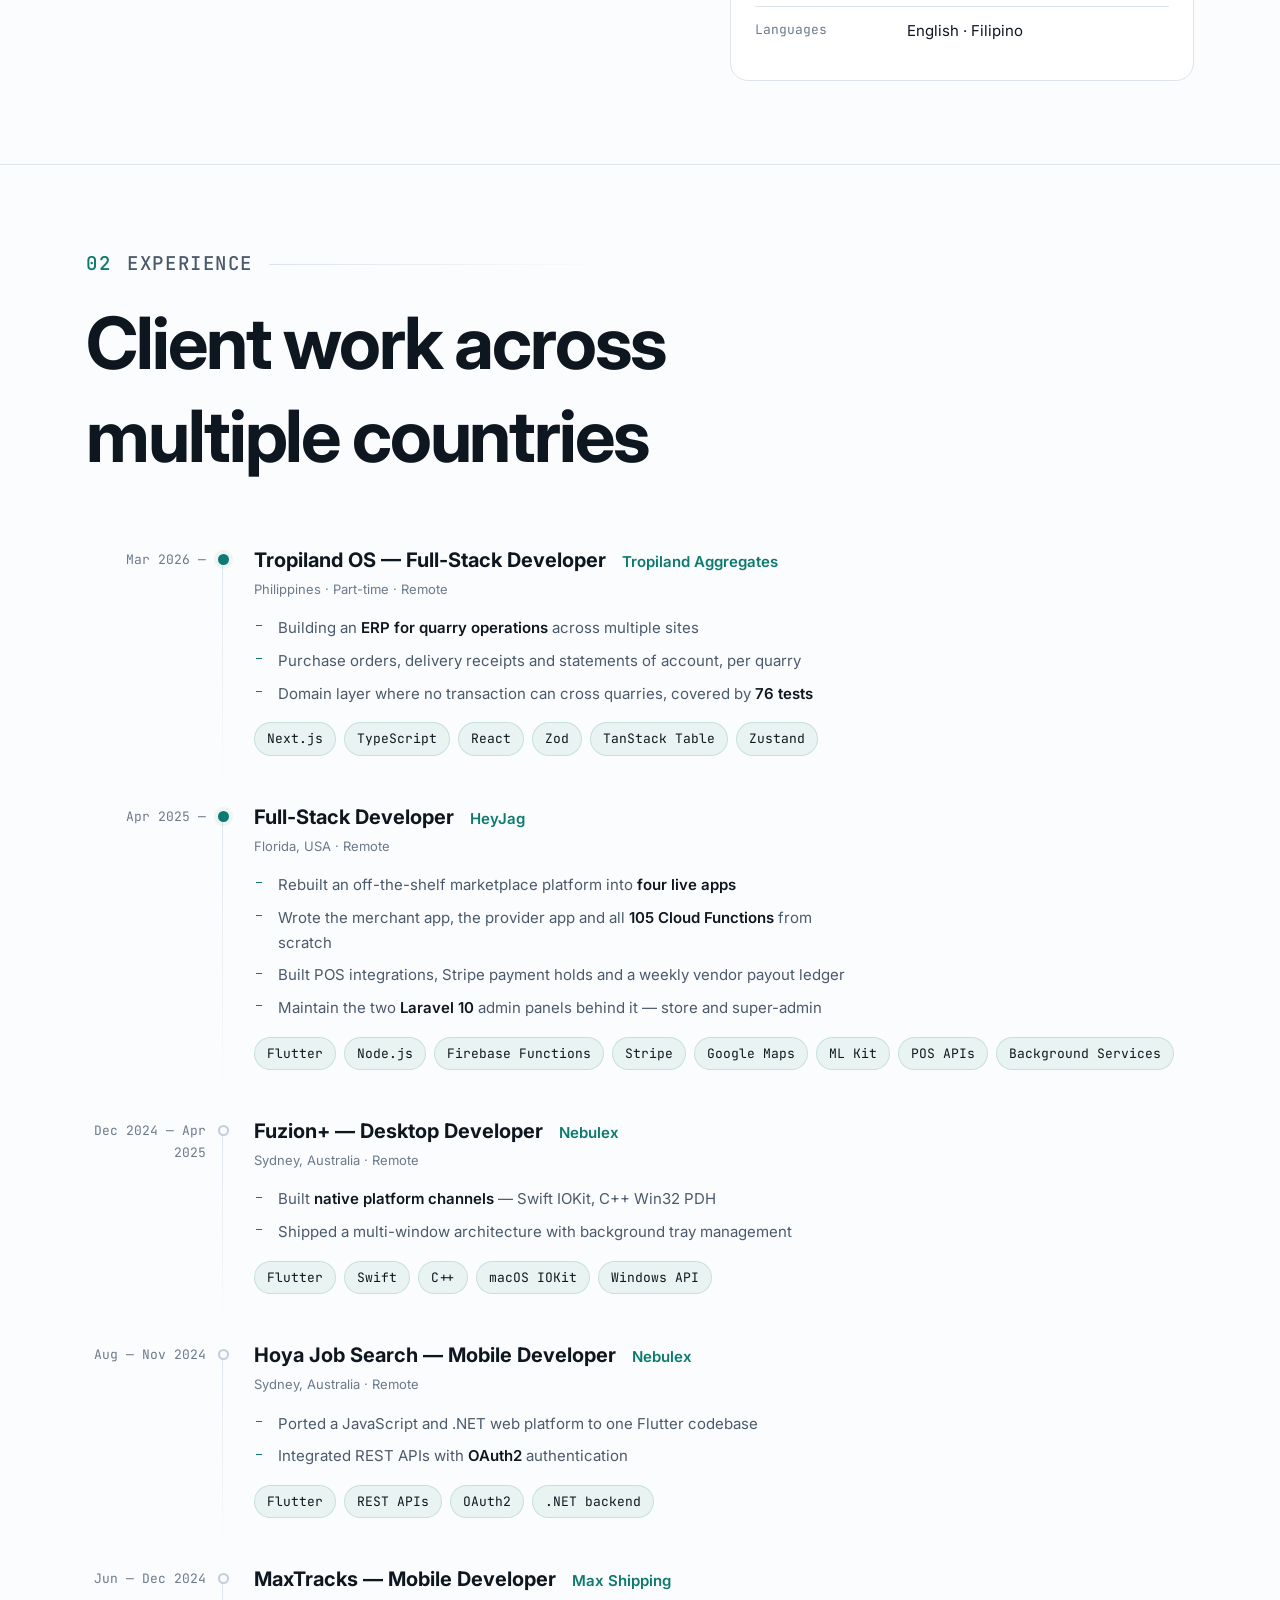
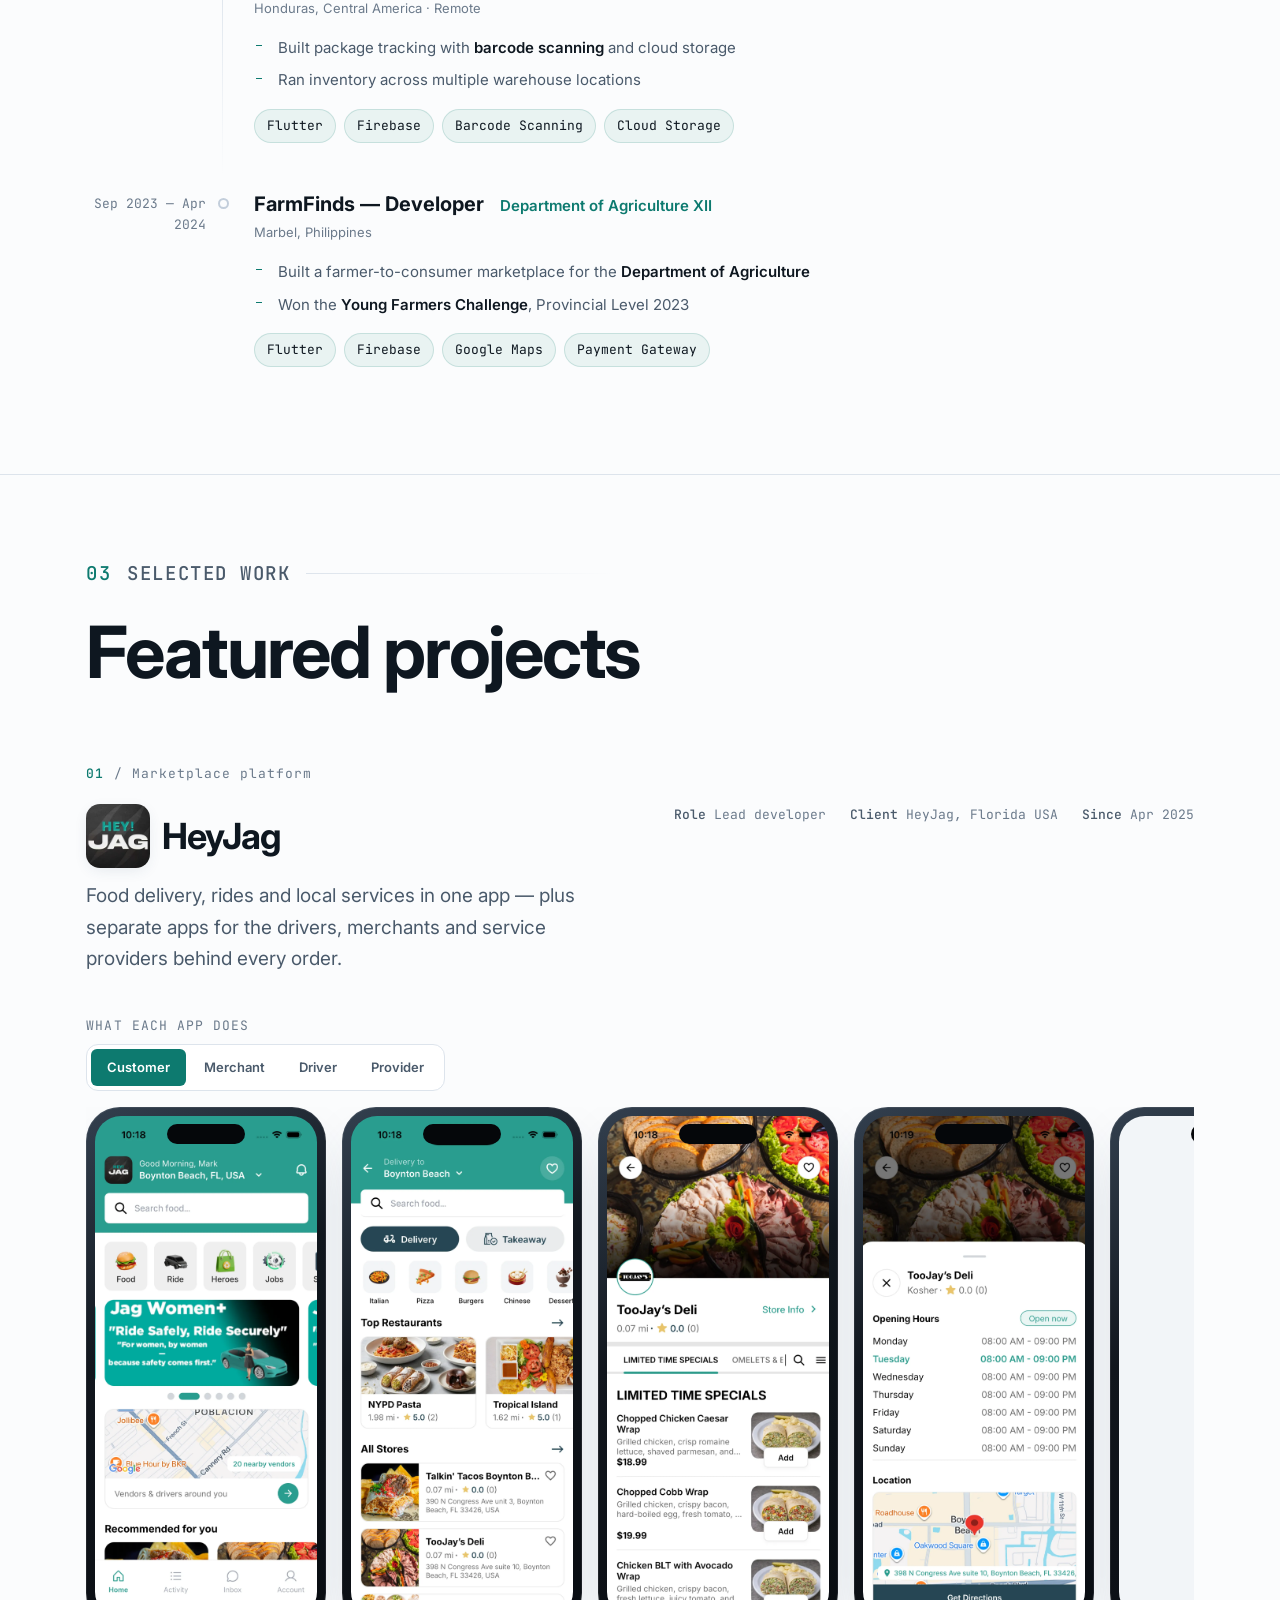
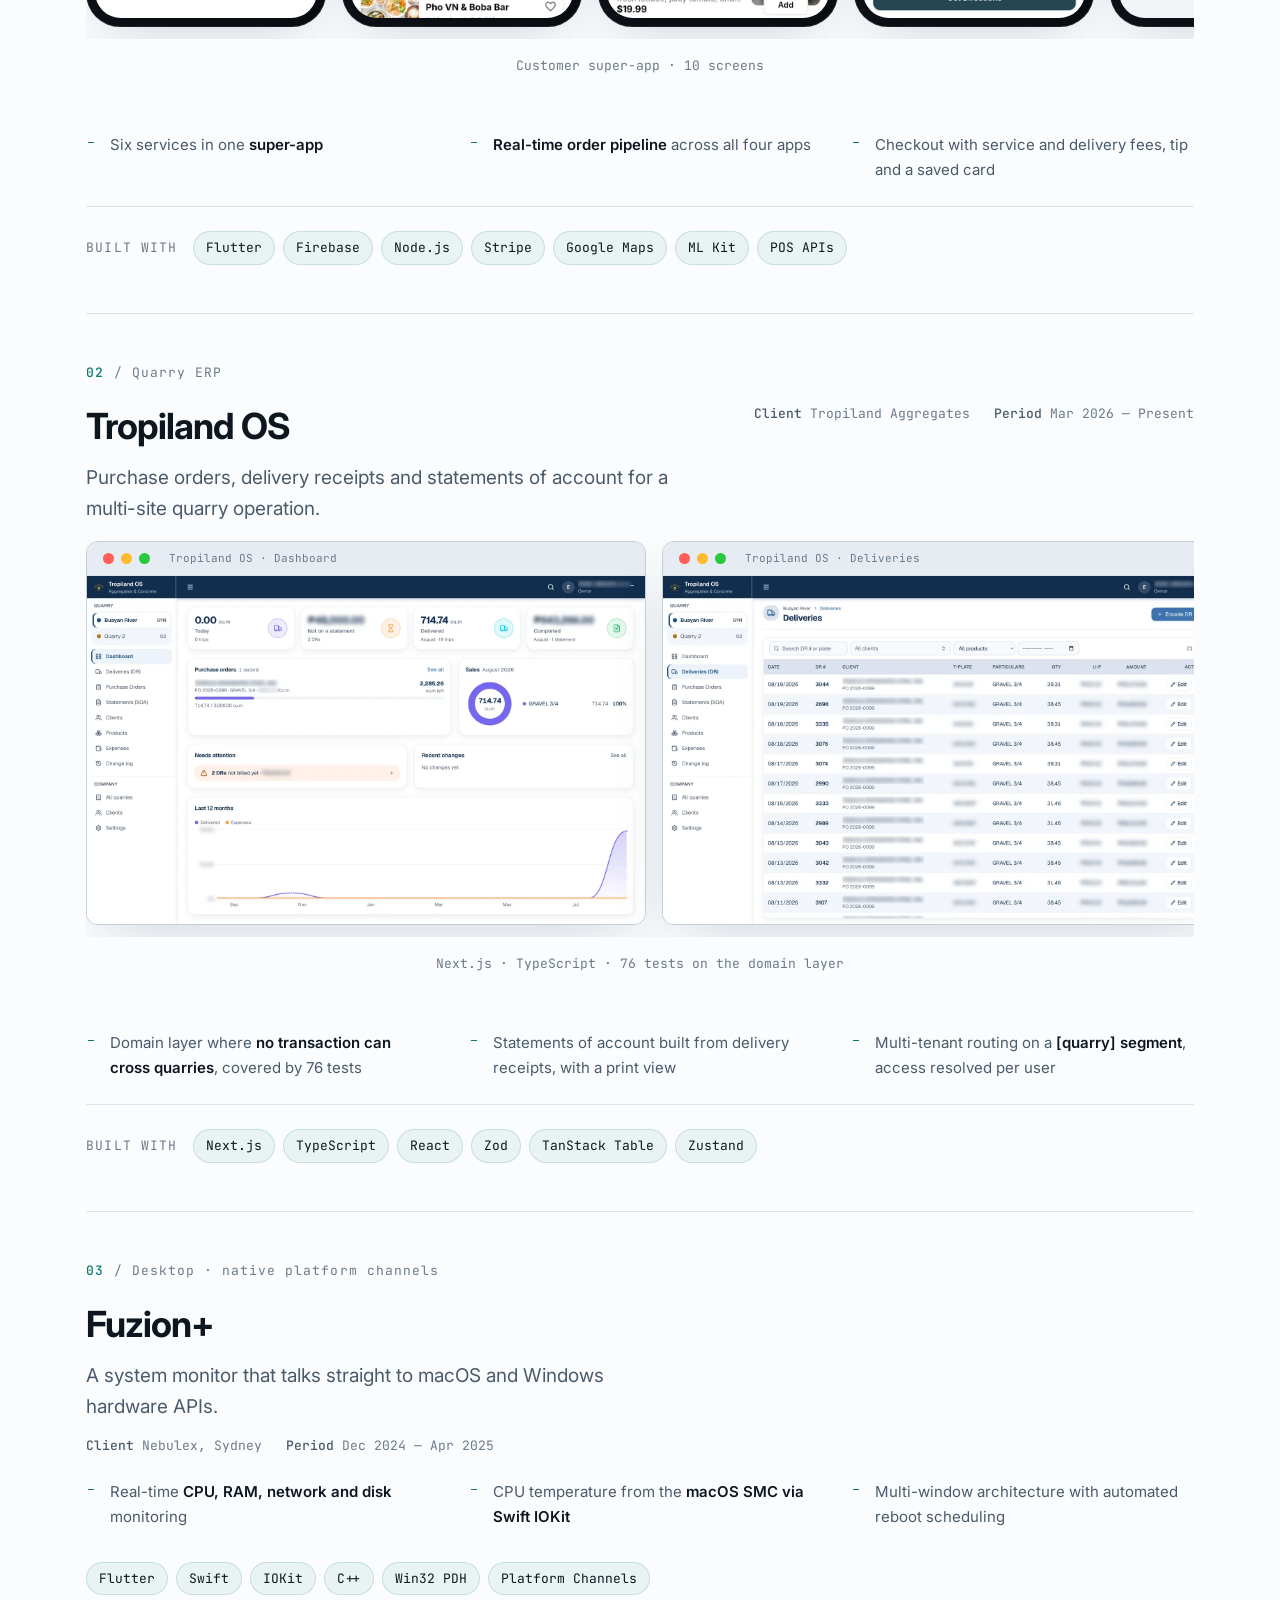
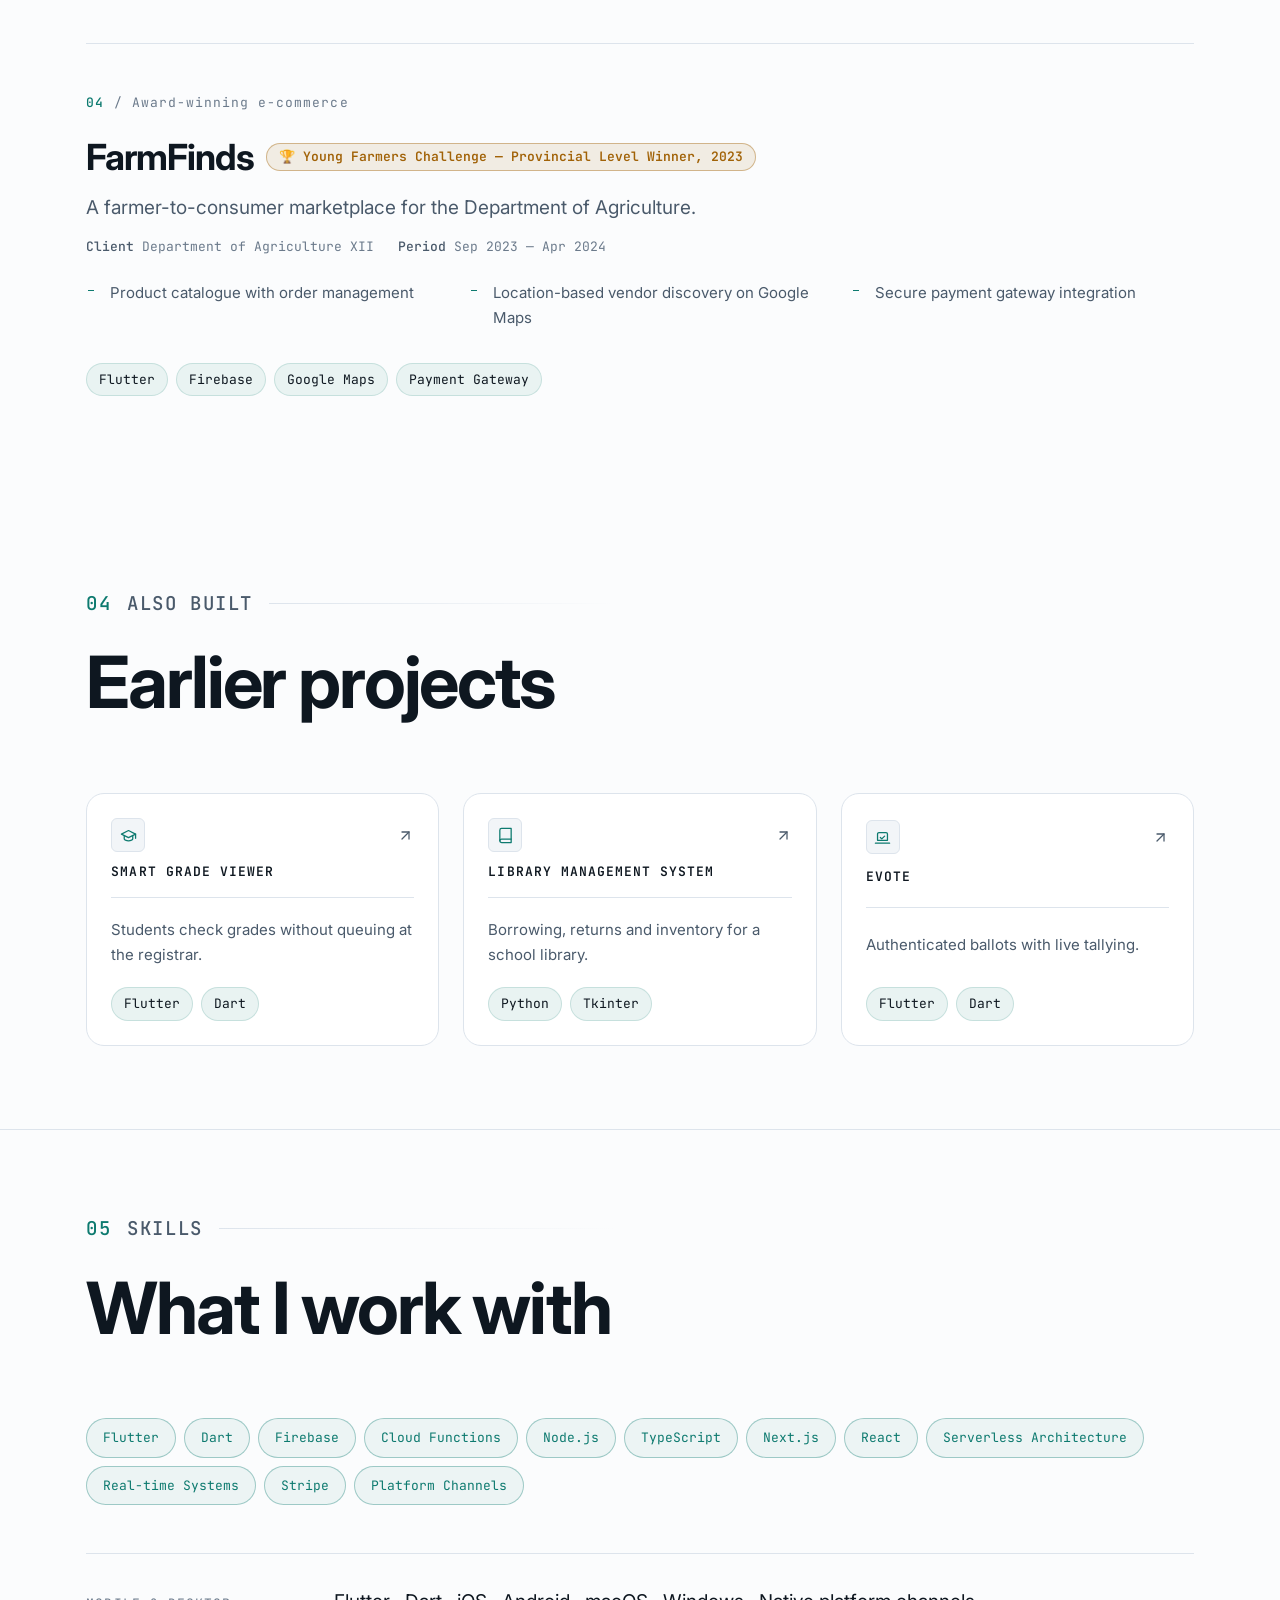
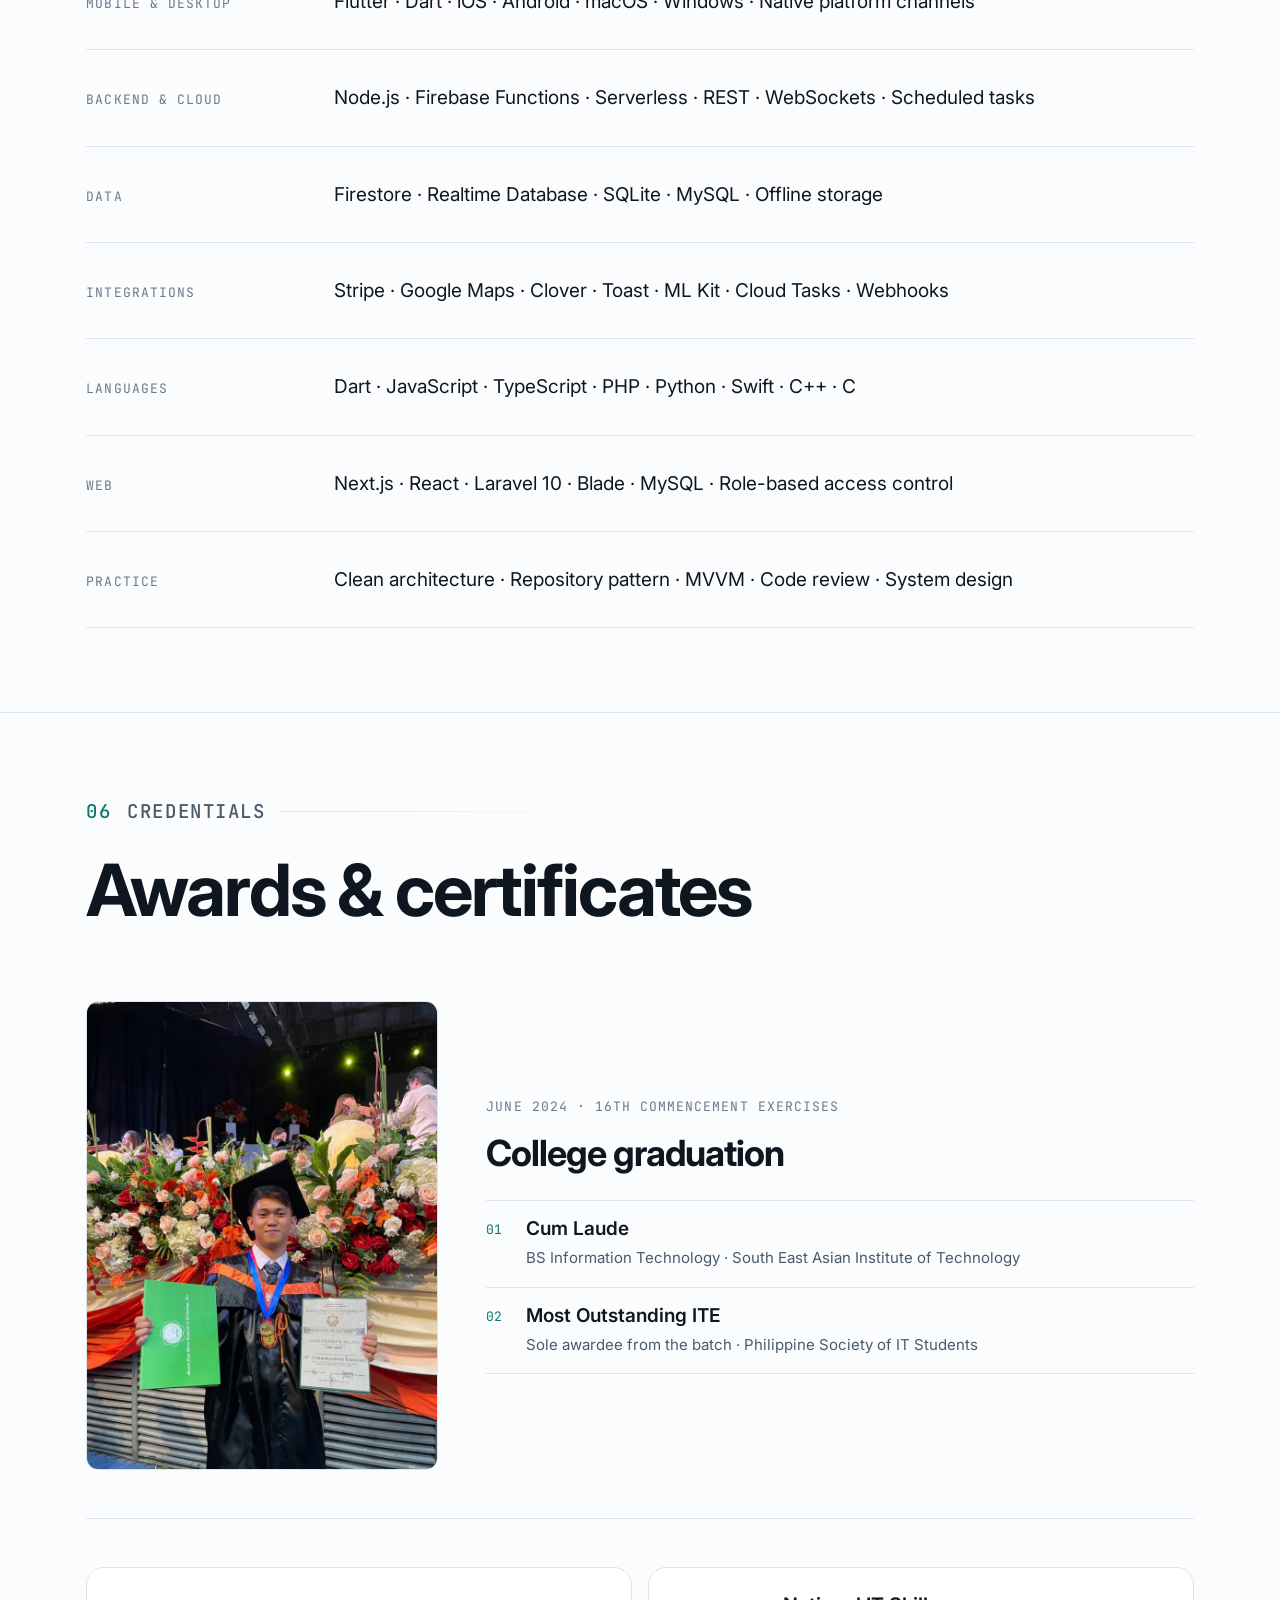
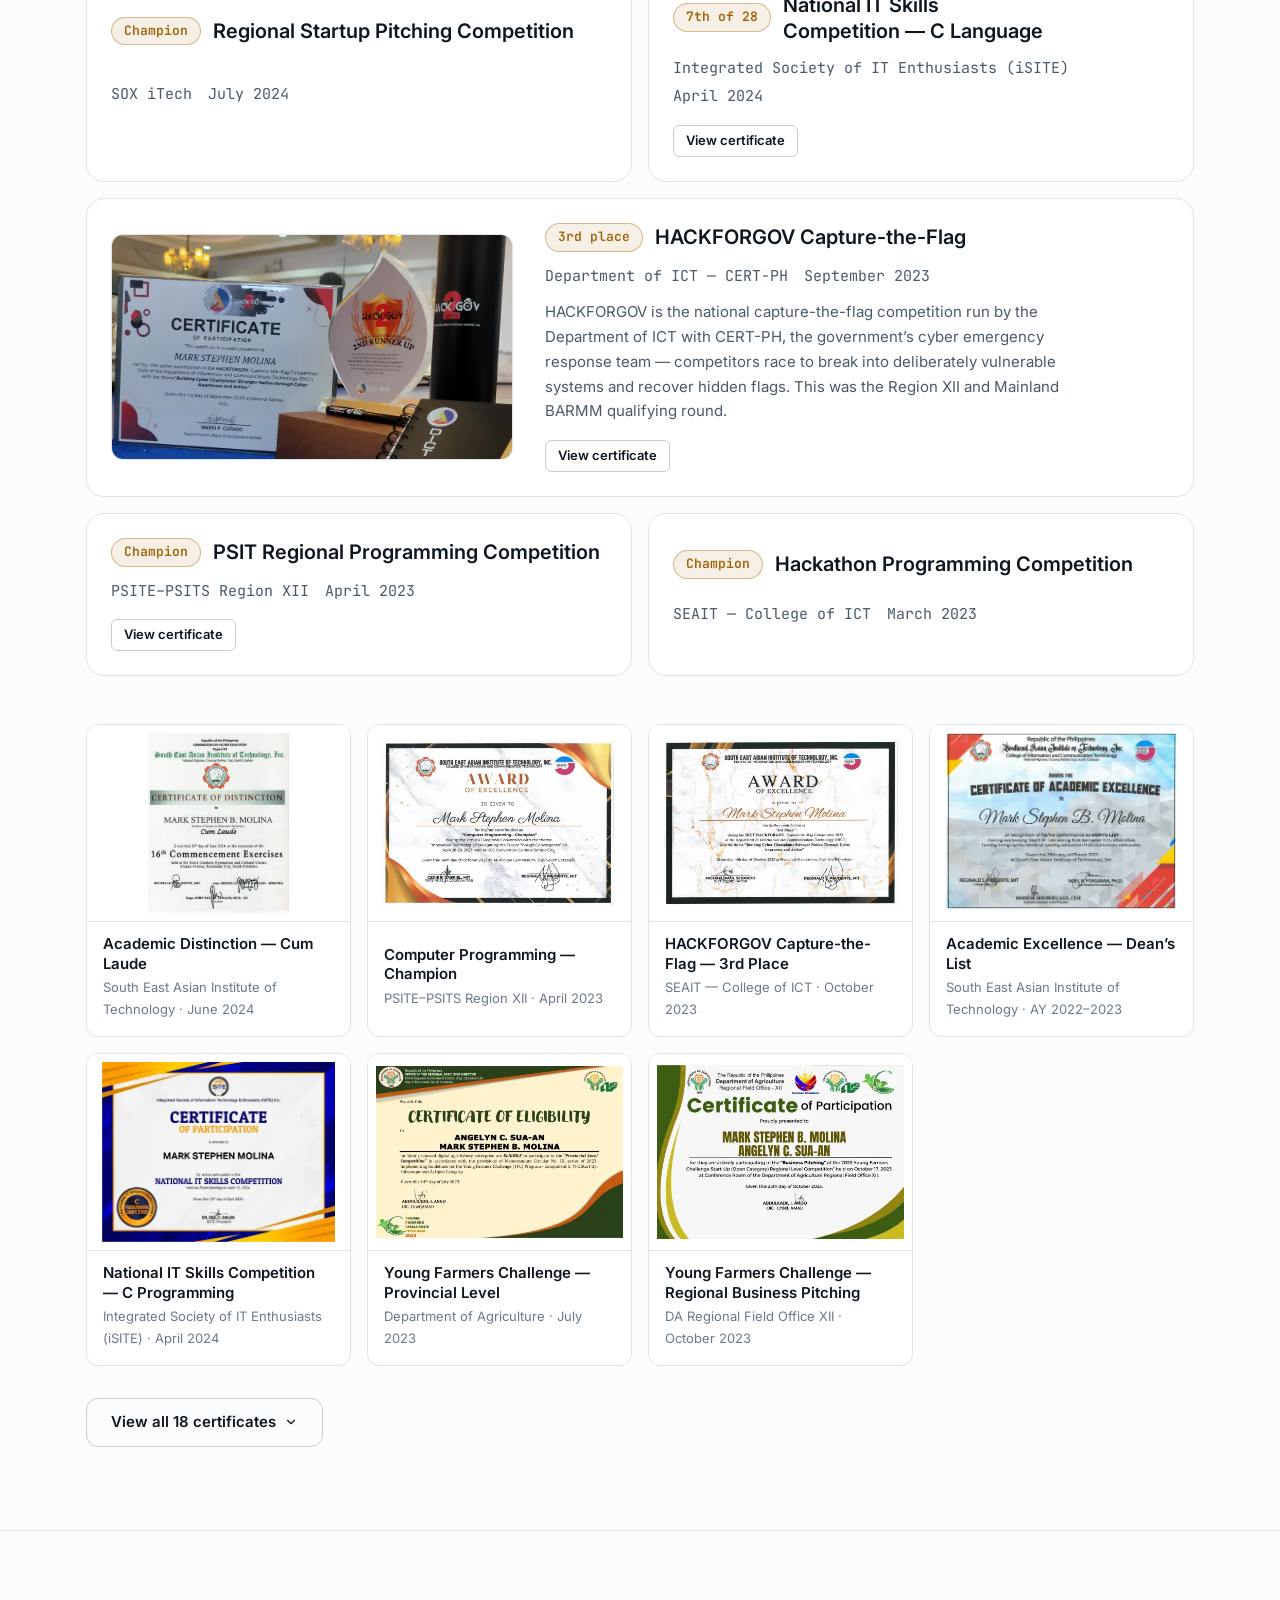
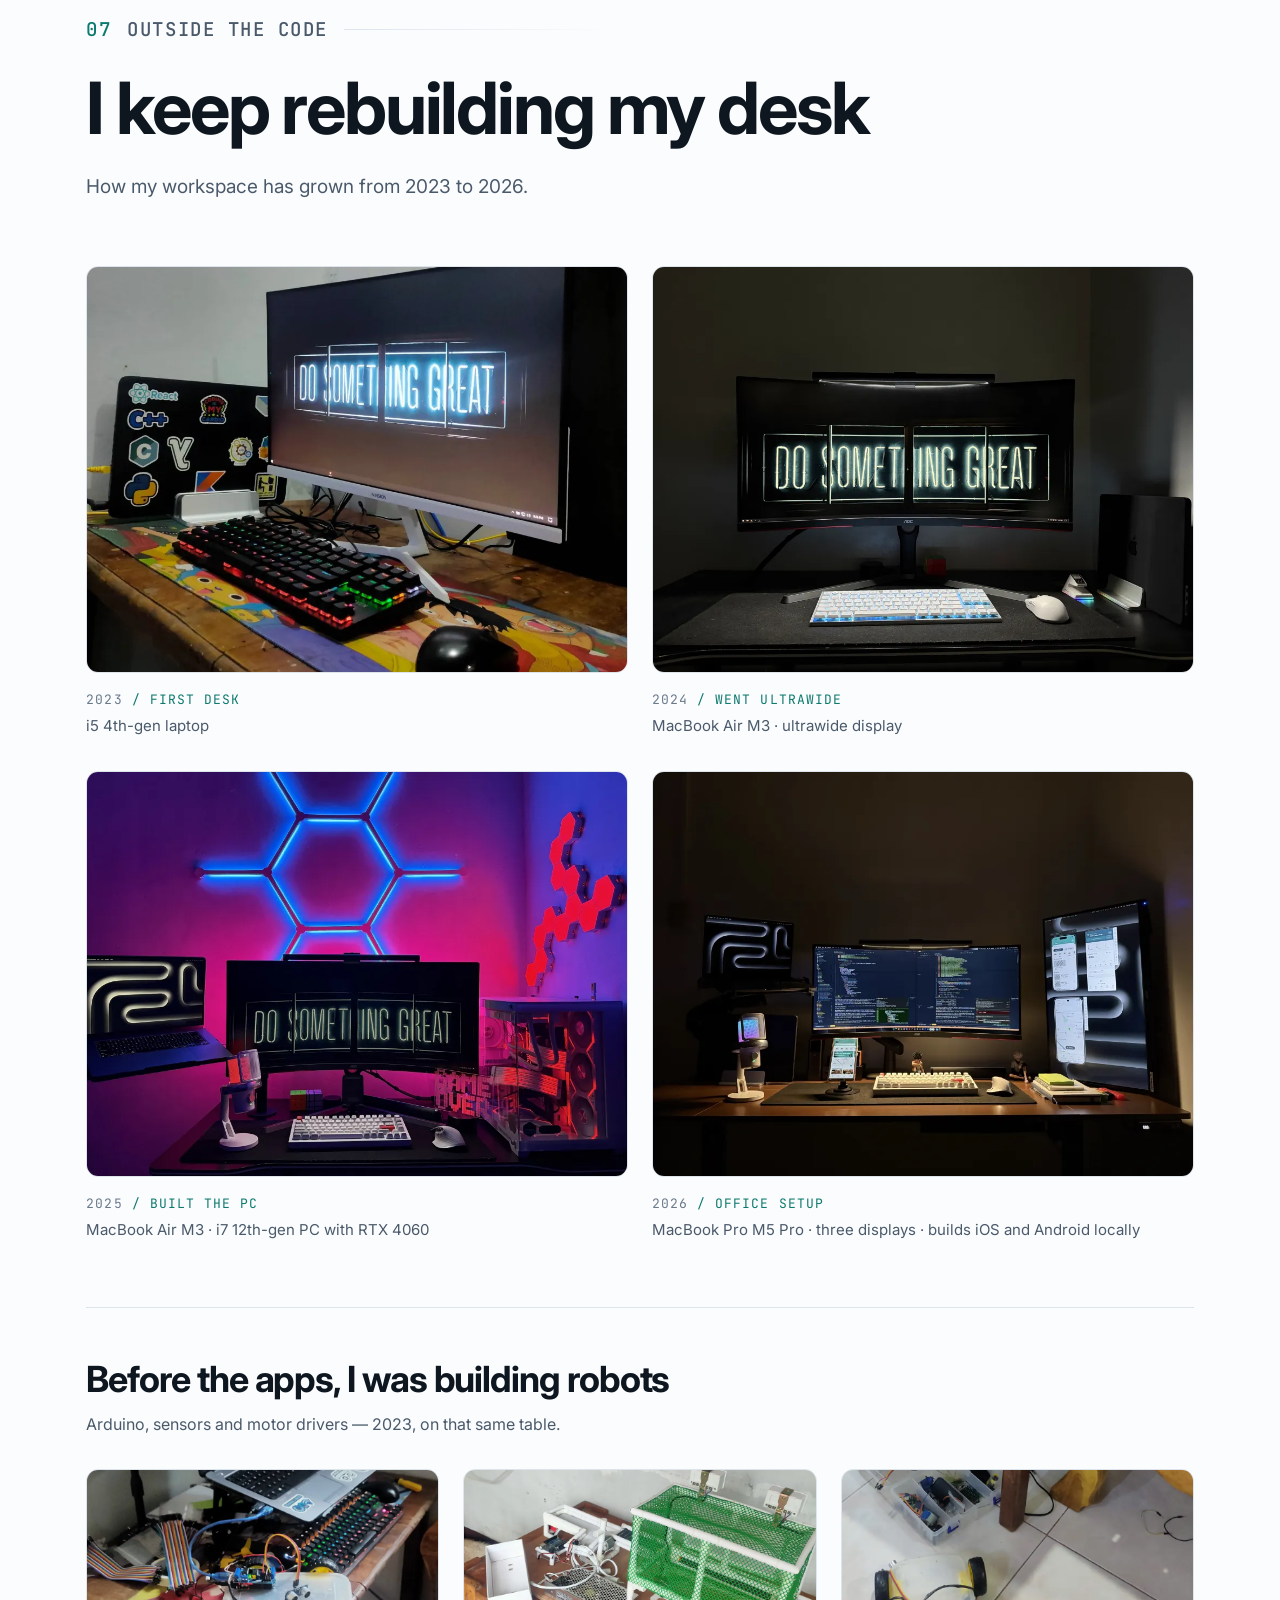
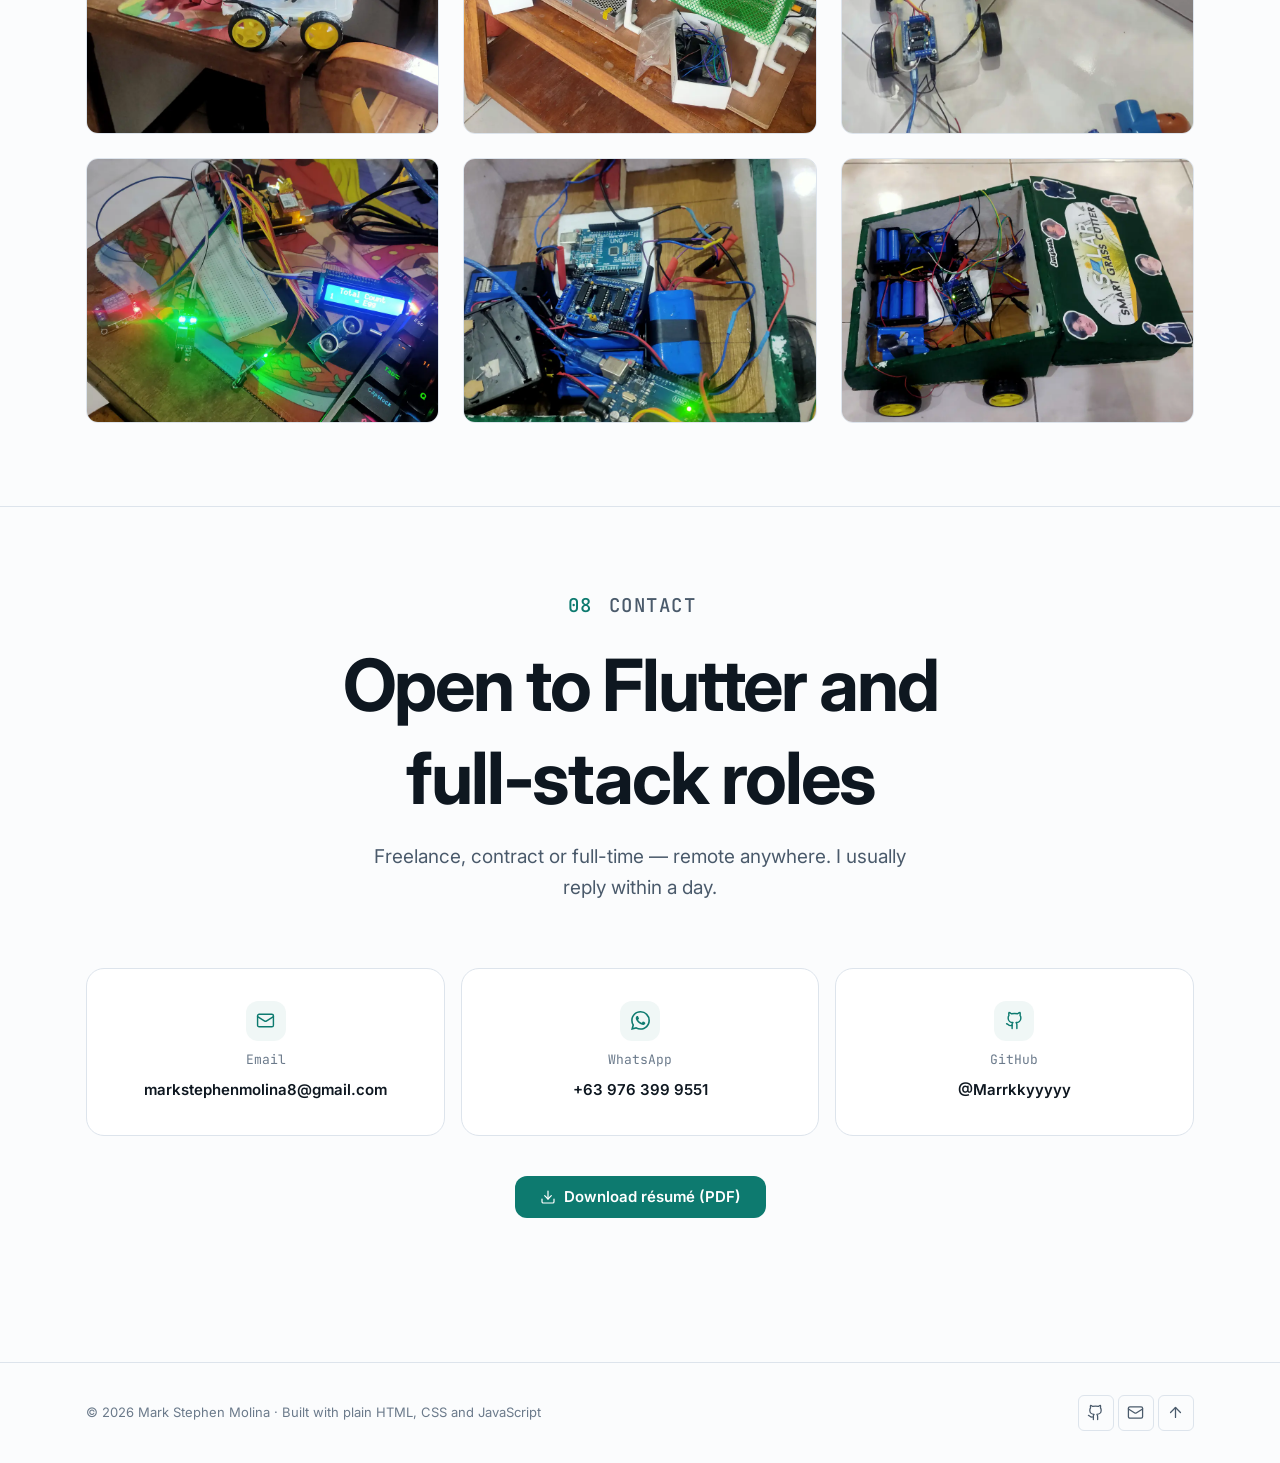
==== commit 4925da2c: "Contact: WhatsApp instead of Phone Opens a WhatsApp chat (wa.me) on the same number. The unused phon" ====
--- a/index.html
+++ b/index.html
@@ -77,7 +77,6 @@
 <svg width="0" height="0" style="position:absolute" aria-hidden="true" focusable="false"><defs>
   <symbol id="i-github" viewBox="0 0 24 24" fill="none" stroke="currentColor" stroke-width="1.8" stroke-linecap="round" stroke-linejoin="round"><path d="M15 22v-4a4.8 4.8 0 0 0-1-3.5c3 0 6-2 6-5.5.08-1.25-.27-2.48-1-3.5.28-1.15.28-2.35 0-3.5 0 0-1 0-3 1.5-2.64-.5-5.36-.5-8 0C6 2 5 2 5 2c-.3 1.15-.3 2.35 0 3.5A5.4 5.4 0 0 0 4 9c0 3.5 3 5.5 6 5.5-.39.49-.68 1.05-.85 1.65-.17.6-.22 1.23-.15 1.85v4"/><path d="M9 18c-4.51 2-5-2-7-2"/></symbol>
   <symbol id="i-mail" viewBox="0 0 24 24" fill="none" stroke="currentColor" stroke-width="1.8" stroke-linecap="round" stroke-linejoin="round"><rect width="20" height="16" x="2" y="4" rx="2"/><path d="m22 7-8.97 5.7a1.94 1.94 0 0 1-2.06 0L2 7"/></symbol>
-  <symbol id="i-phone" viewBox="0 0 24 24" fill="none" stroke="currentColor" stroke-width="1.8" stroke-linecap="round" stroke-linejoin="round"><path d="M22 16.92v3a2 2 0 0 1-2.18 2 19.79 19.79 0 0 1-8.63-3.07 19.5 19.5 0 0 1-6-6 19.79 19.79 0 0 1-3.07-8.67A2 2 0 0 1 4.11 2h3a2 2 0 0 1 2 1.72c.13.96.36 1.9.7 2.81a2 2 0 0 1-.45 2.11L8.09 9.91a16 16 0 0 0 6 6l1.27-1.27a2 2 0 0 1 2.11-.45c.9.34 1.85.57 2.81.7A2 2 0 0 1 22 16.92z"/></symbol>
   <symbol id="i-download" viewBox="0 0 24 24" fill="none" stroke="currentColor" stroke-width="1.8" stroke-linecap="round" stroke-linejoin="round"><path d="M21 15v4a2 2 0 0 1-2 2H5a2 2 0 0 1-2-2v-4"/><polyline points="7 10 12 15 17 10"/><line x1="12" x2="12" y1="15" y2="3"/></symbol>
   <symbol id="i-arrow-right" viewBox="0 0 24 24" fill="none" stroke="currentColor" stroke-width="1.8" stroke-linecap="round" stroke-linejoin="round"><path d="M5 12h14"/><path d="m12 5 7 7-7 7"/></symbol>
   <symbol id="i-chevron-left" viewBox="0 0 24 24" fill="none" stroke="currentColor" stroke-width="2" stroke-linecap="round" stroke-linejoin="round"><path d="m15 18-6-6 6-6"/></symbol>
@@ -104,6 +103,7 @@
        two conventions cannot be merged — check which kind you are copying
        before adding another. Inlined rather than fetched so the page keeps its
        single third-party subresource (the Google Fonts stylesheet). -->
+  <symbol id="b-whatsapp" viewBox="0 0 24 24" fill="currentColor"><path d="M17.472 14.382c-.297-.149-1.758-.867-2.03-.967-.273-.099-.471-.148-.67.15-.197.297-.767.966-.94 1.164-.173.199-.347.223-.644.075-.297-.15-1.255-.463-2.39-1.475-.883-.788-1.48-1.761-1.653-2.059-.173-.297-.018-.458.13-.606.134-.133.298-.347.446-.52.149-.174.198-.298.298-.497.099-.198.05-.371-.025-.52-.075-.149-.669-1.612-.916-2.207-.242-.579-.487-.5-.669-.51-.173-.008-.371-.01-.57-.01-.198 0-.52.074-.792.372-.272.297-1.04 1.016-1.04 2.479 0 1.462 1.065 2.875 1.213 3.074.149.198 2.096 3.2 5.077 4.487.709.306 1.262.489 1.694.625.712.227 1.36.195 1.871.118.571-.085 1.758-.719 2.006-1.413.248-.694.248-1.289.173-1.413-.074-.124-.272-.198-.57-.347m-5.421 7.403h-.004a9.87 9.87 0 01-5.031-1.378l-.361-.214-3.741.982.998-3.648-.235-.374a9.86 9.86 0 01-1.51-5.26c.001-5.45 4.436-9.884 9.888-9.884 2.64 0 5.122 1.03 6.988 2.898a9.825 9.825 0 012.893 6.994c-.003 5.45-4.437 9.884-9.885 9.884m8.413-18.297A11.815 11.815 0 0012.05 0C5.495 0 .16 5.335.157 11.892c0 2.096.547 4.142 1.588 5.945L.057 24l6.305-1.654a11.882 11.882 0 005.683 1.448h.005c6.554 0 11.89-5.335 11.893-11.893a11.821 11.821 0 00-3.48-8.413Z"/></symbol>
   <symbol id="b-flutter" viewBox="0 0 24 24" fill="currentColor"><path d="M14.314 0L2.3 12 6 15.7 21.684.013h-7.357zm.014 11.072L7.857 17.53l6.47 6.47H21.7l-6.46-6.468 6.46-6.46h-7.37z"/></symbol>
   <symbol id="b-dart" viewBox="0 0 24 24" fill="currentColor"><path d="M4.105 4.105S9.158 1.58 11.684.316a3.079 3.079 0 0 1 1.481-.315c.766.047 1.677.788 1.677.788L24 9.948v9.789h-4.263V24H9.789l-9-9C.303 14.5 0 13.795 0 13.105c0-.319.18-.818.316-1.105l3.789-7.895zm.679.679v11.787c.002.543.021 1.024.498 1.508L10.204 23h8.533v-4.263L4.784 4.784zm12.055-.678c-.899-.896-1.809-1.78-2.74-2.643-.302-.267-.567-.468-1.07-.462-.37.014-.87.195-.87.195L6.341 4.105l10.498.001z"/></symbol>
   <symbol id="b-apple" viewBox="0 0 24 24" fill="currentColor"><path d="M12.152 6.896c-.948 0-2.415-1.078-3.96-1.04-2.04.027-3.91 1.183-4.961 3.014-2.117 3.675-.546 9.103 1.519 12.09 1.013 1.454 2.208 3.09 3.792 3.039 1.52-.065 2.09-.987 3.935-.987 1.831 0 2.35.987 3.96.948 1.637-.026 2.676-1.48 3.676-2.948 1.156-1.688 1.636-3.325 1.662-3.415-.039-.013-3.182-1.221-3.22-4.857-.026-3.04 2.48-4.494 2.597-4.559-1.429-2.09-3.623-2.324-4.39-2.376-2-.156-3.675 1.09-4.61 1.09zM15.53 3.83c.843-1.012 1.4-2.427 1.245-3.83-1.207.052-2.662.805-3.532 1.818-.78.896-1.454 2.338-1.273 3.714 1.338.104 2.715-.688 3.559-1.701"/></symbol>
@@ -1515,9 +1515,10 @@
         <span class="channel__label">Email</span>
         <span class="channel__value">markstephenmolina8@gmail.com</span>
       </a>
-      <a class="card card--hover channel reveal" style="--reveal-delay:80ms" href="tel:+639763999551">
-        <span class="channel__icon"><svg aria-hidden="true"><use href="#i-phone"/></svg></span>
-        <span class="channel__label">Phone</span>
+      <a class="card card--hover channel reveal" style="--reveal-delay:80ms"
+         href="https://wa.me/639763999551" target="_blank" rel="noopener">
+        <span class="channel__icon"><svg aria-hidden="true"><use href="#b-whatsapp"/></svg></span>
+        <span class="channel__label">WhatsApp</span>
         <span class="channel__value">+63 976 399 9551</span>
       </a>
       <a class="card card--hover channel reveal" style="--reveal-delay:160ms"
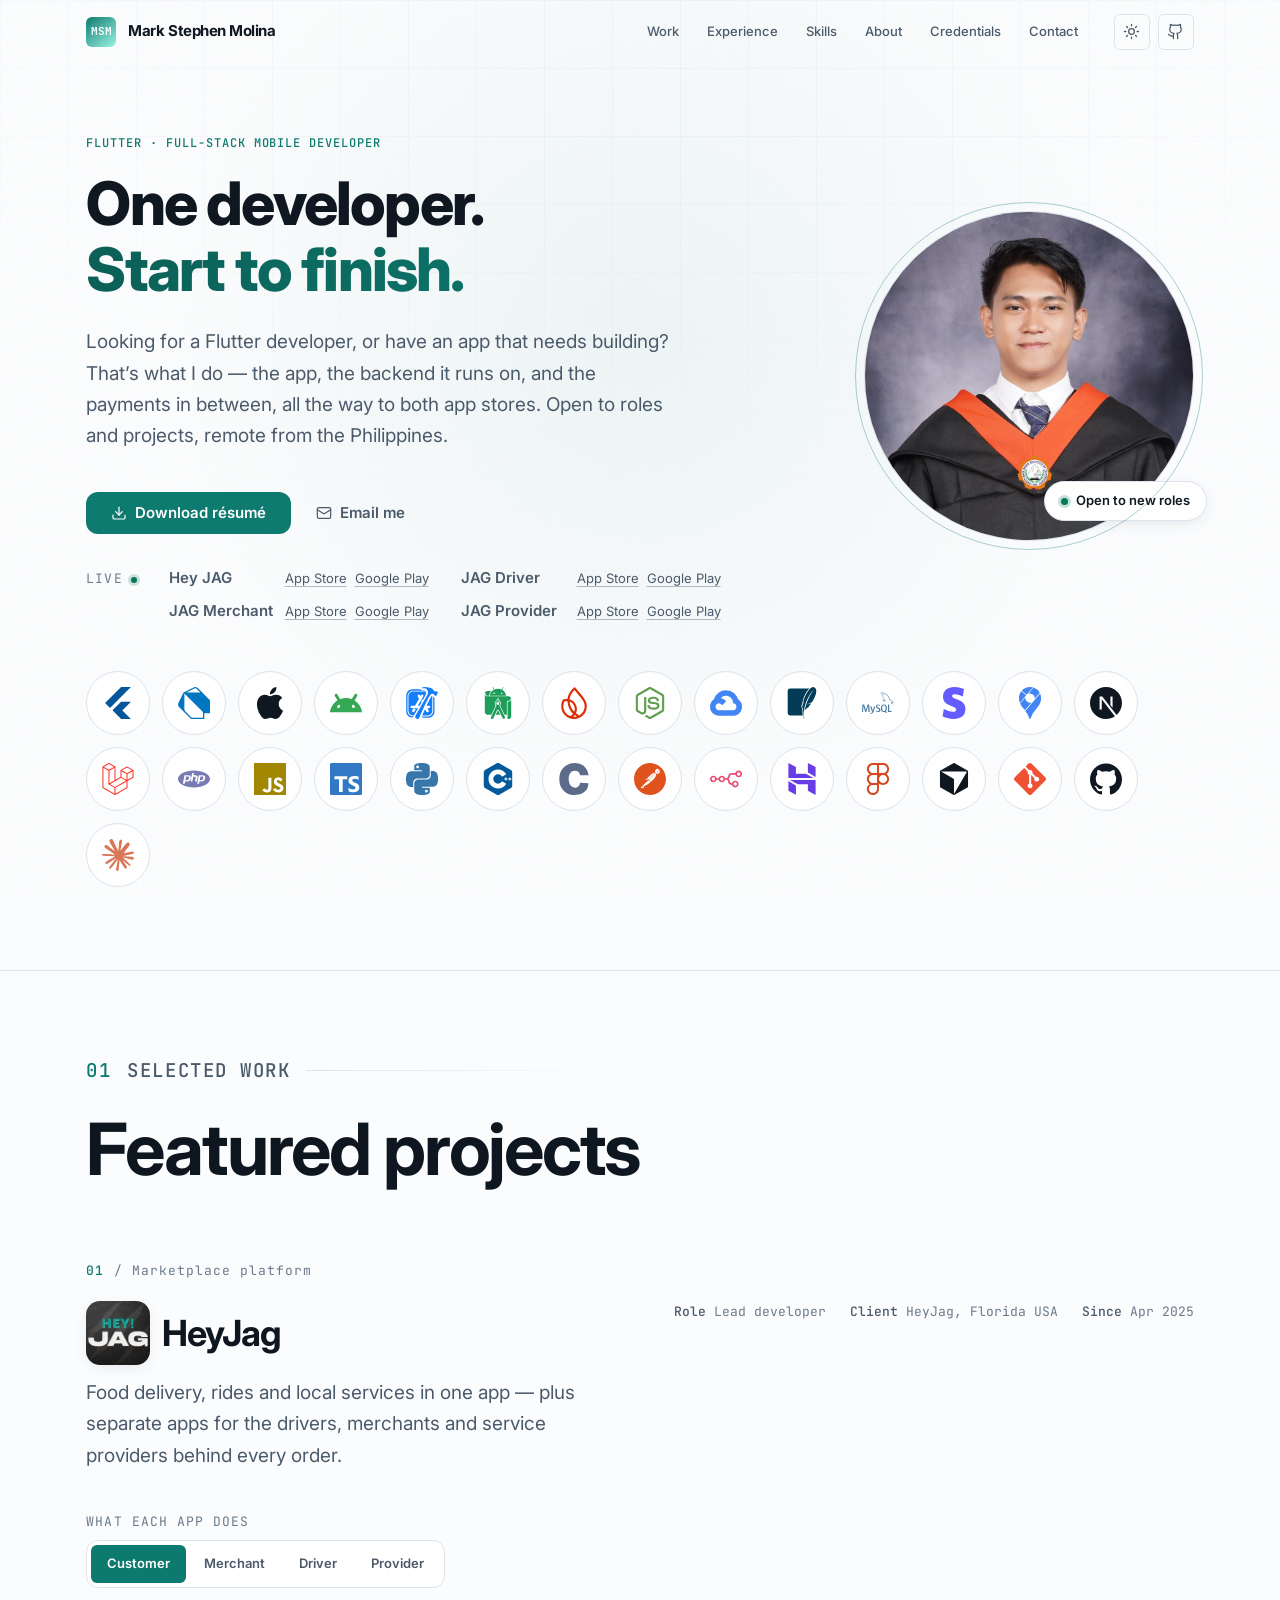
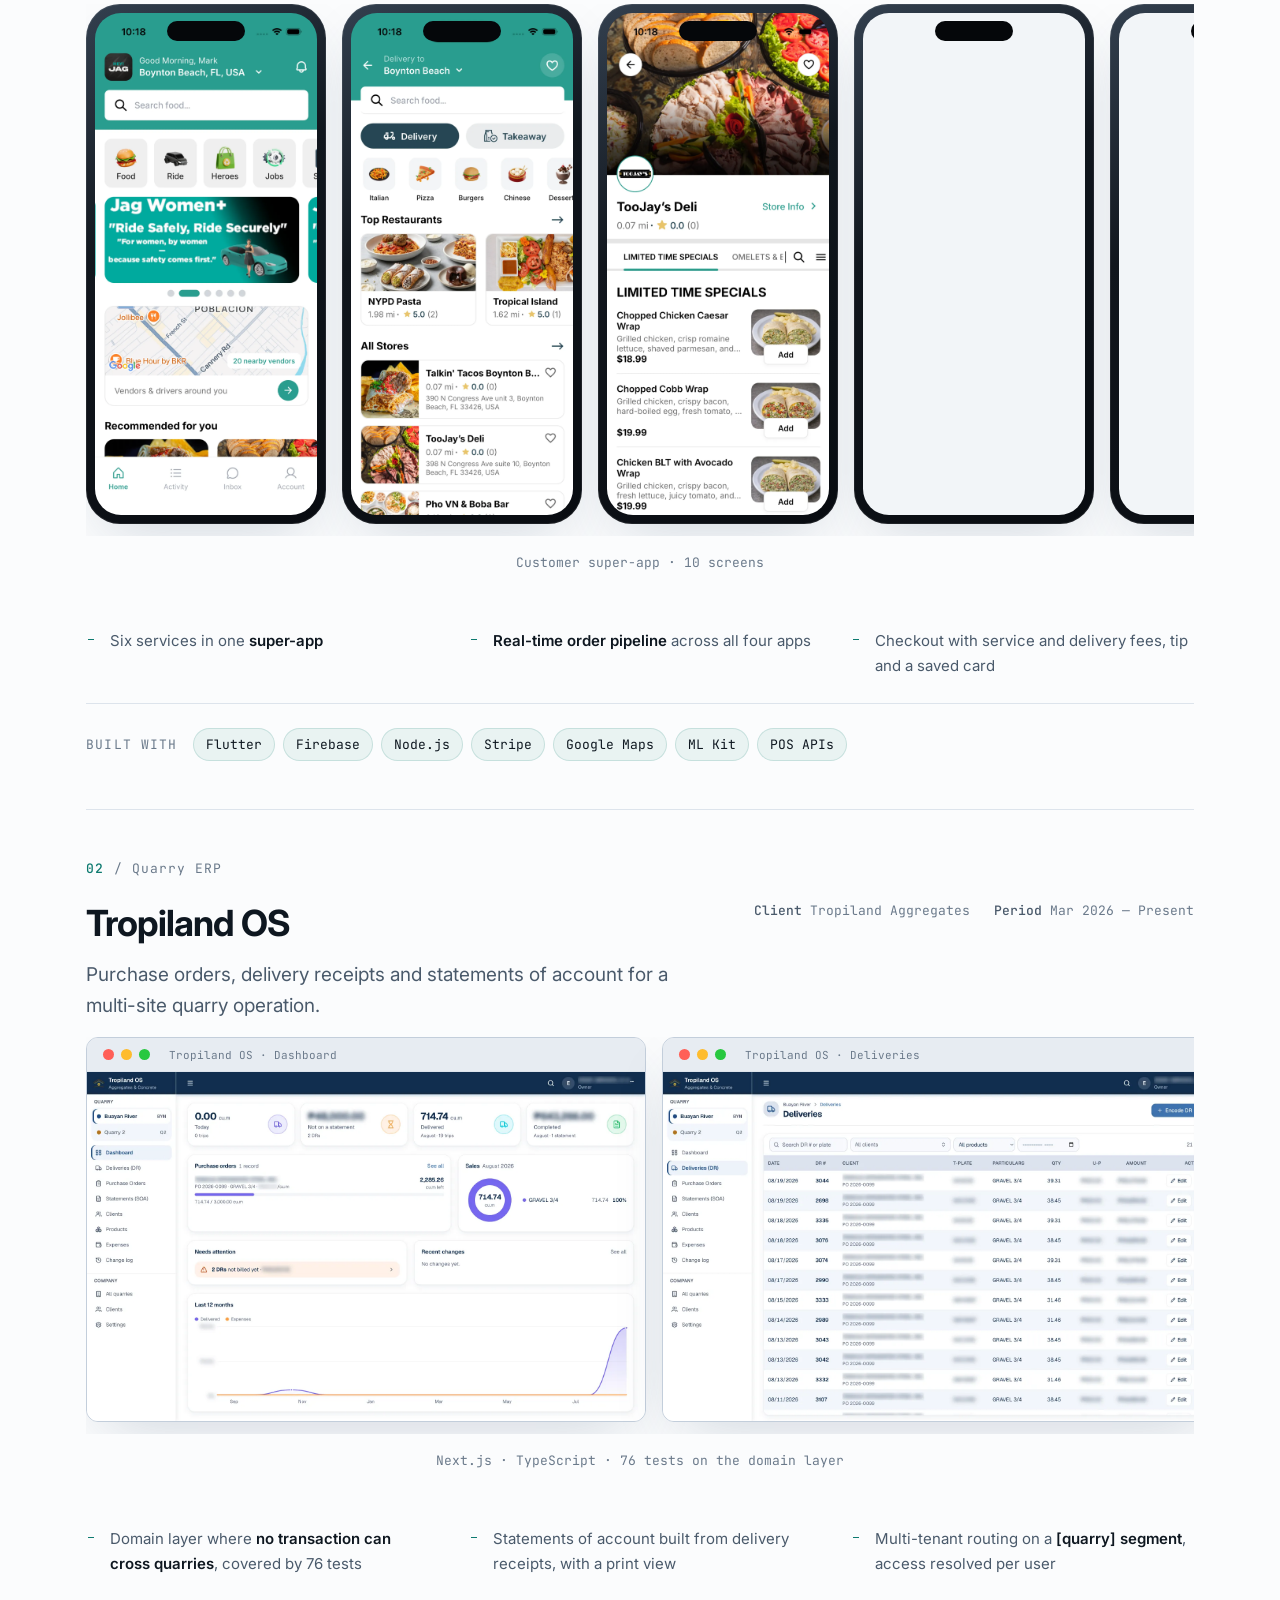
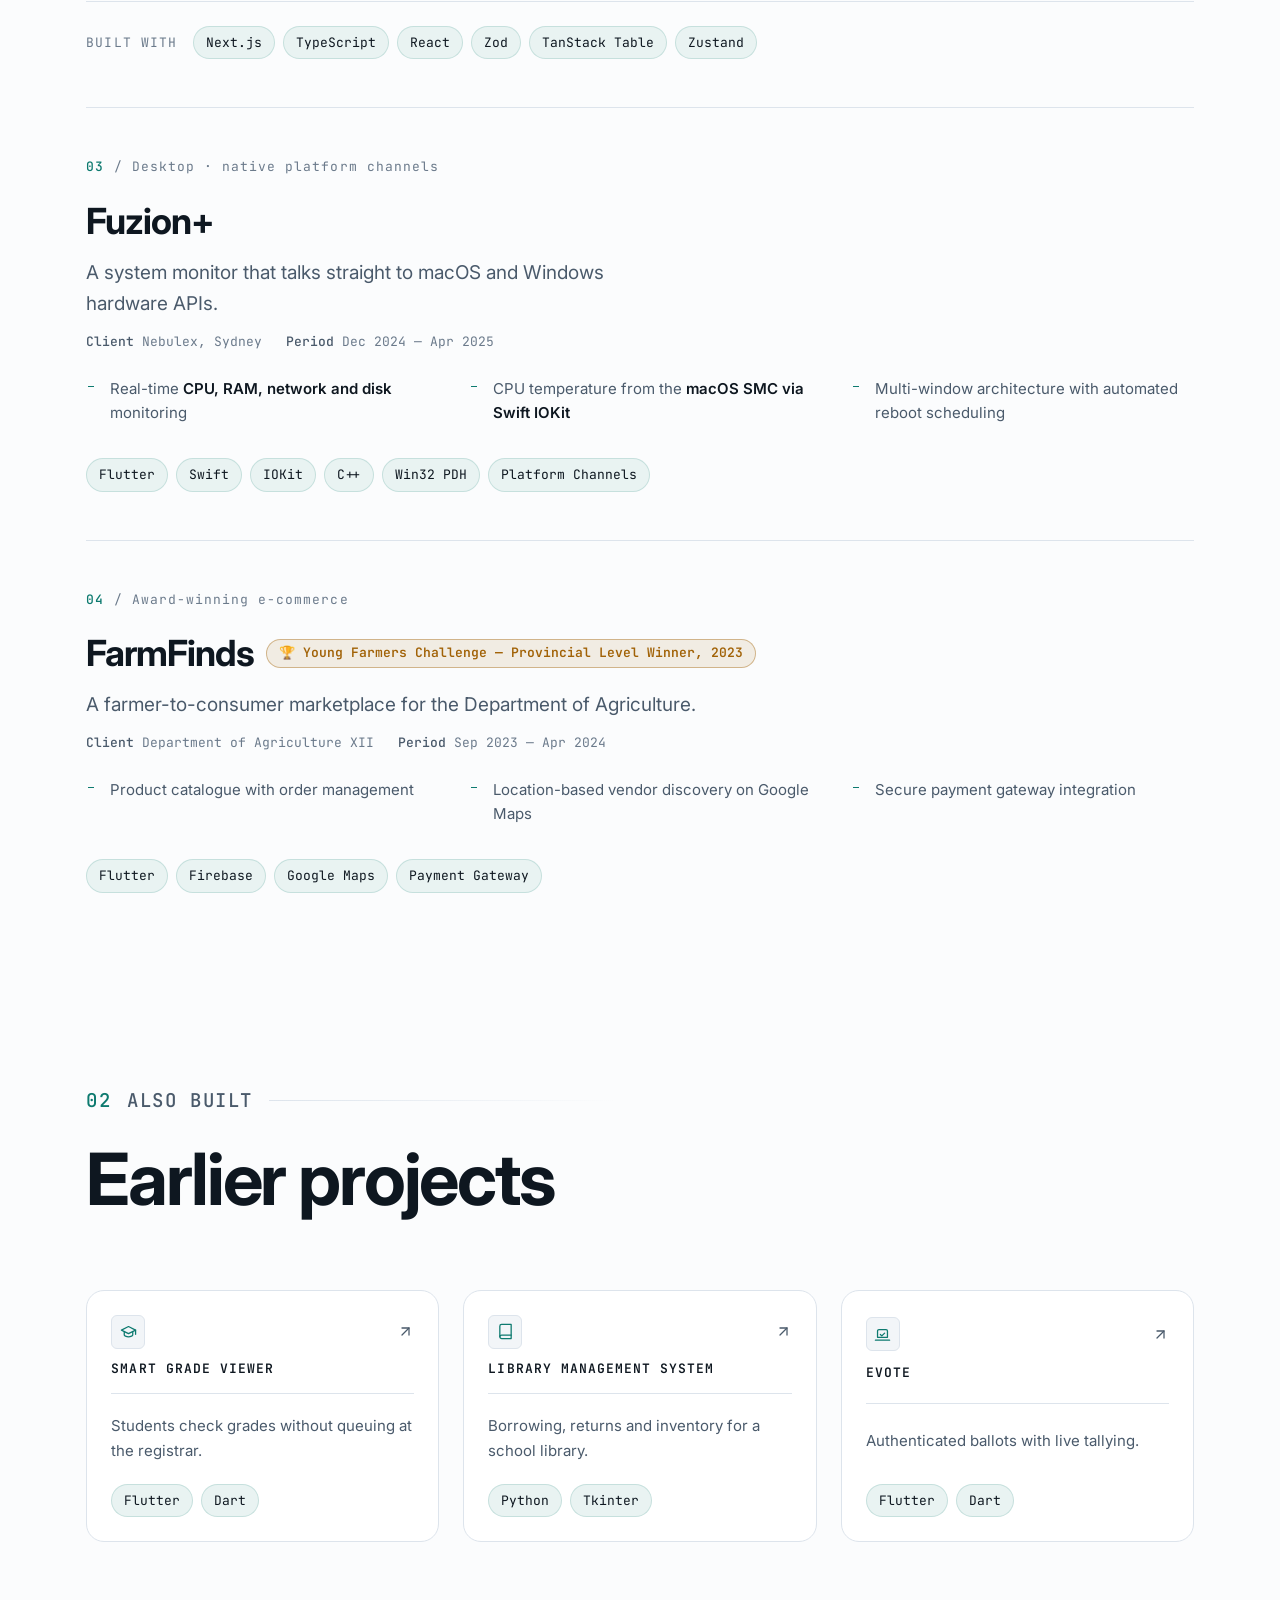
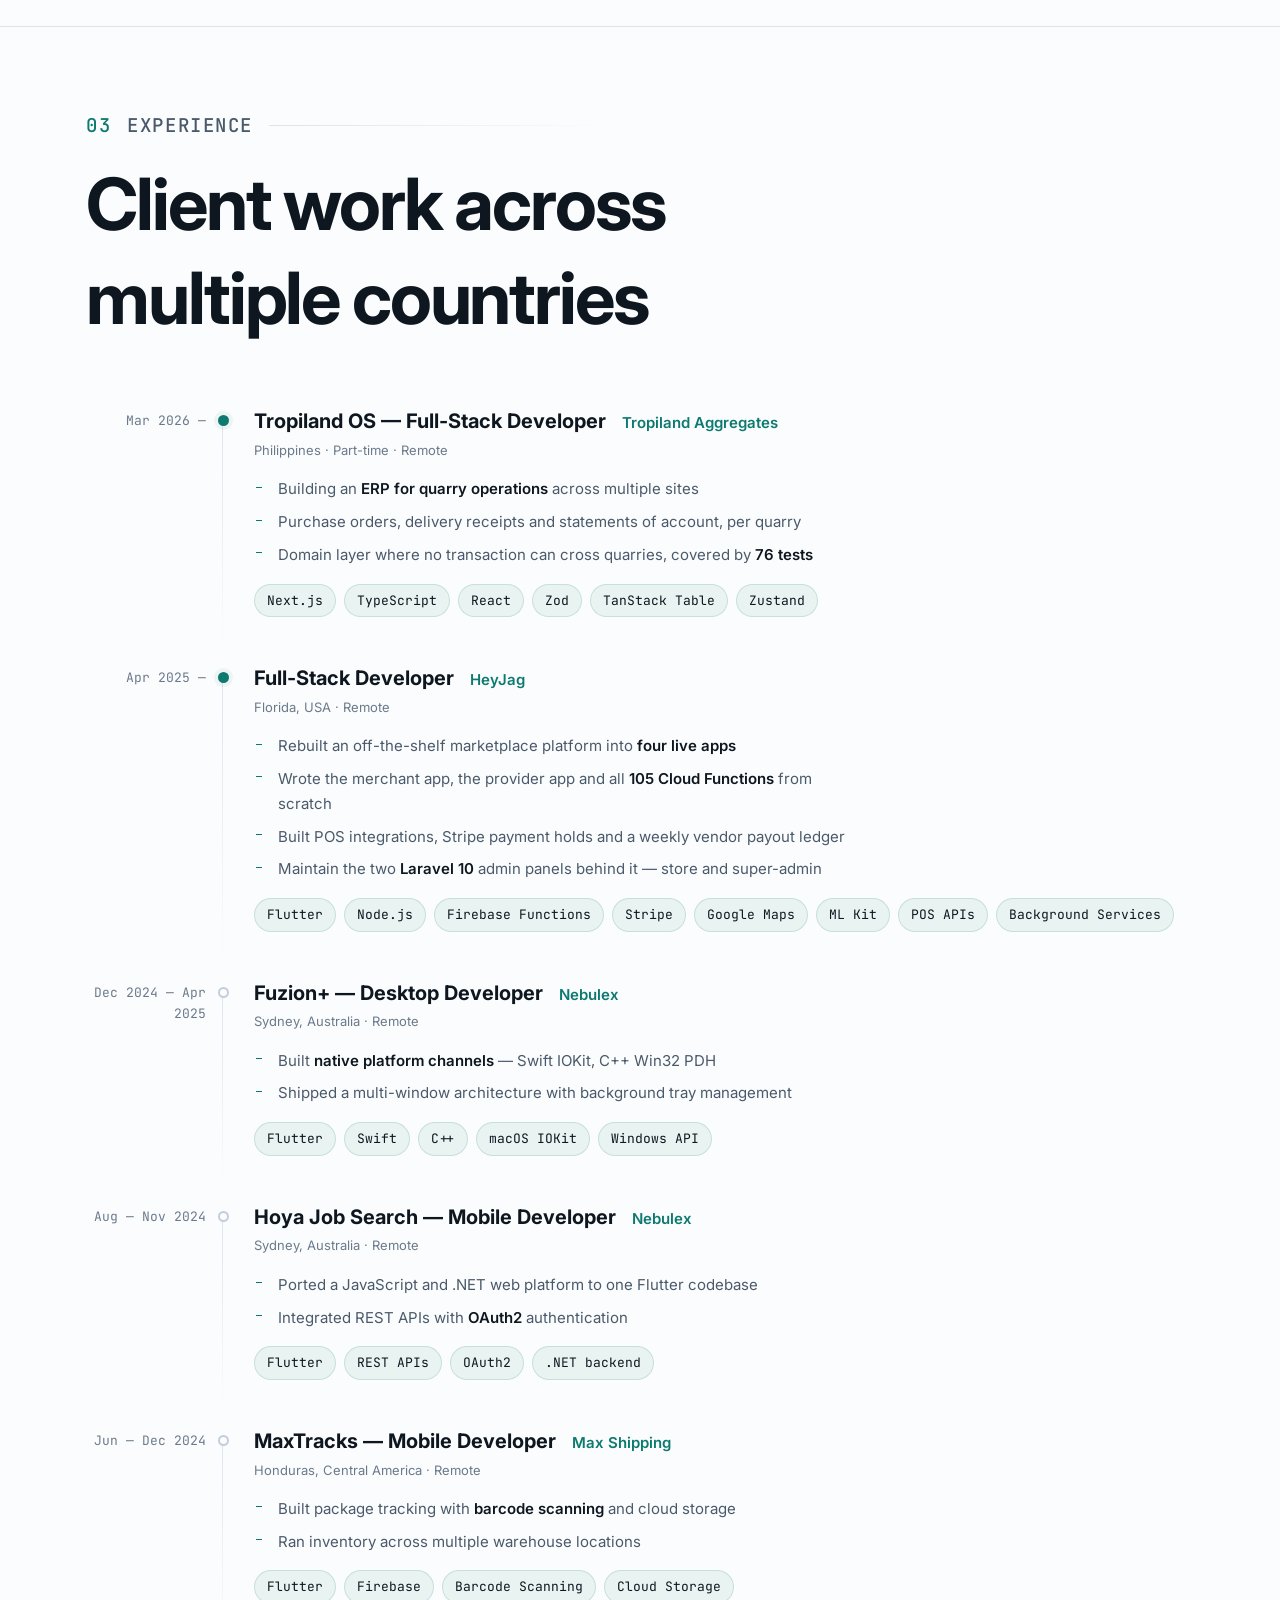
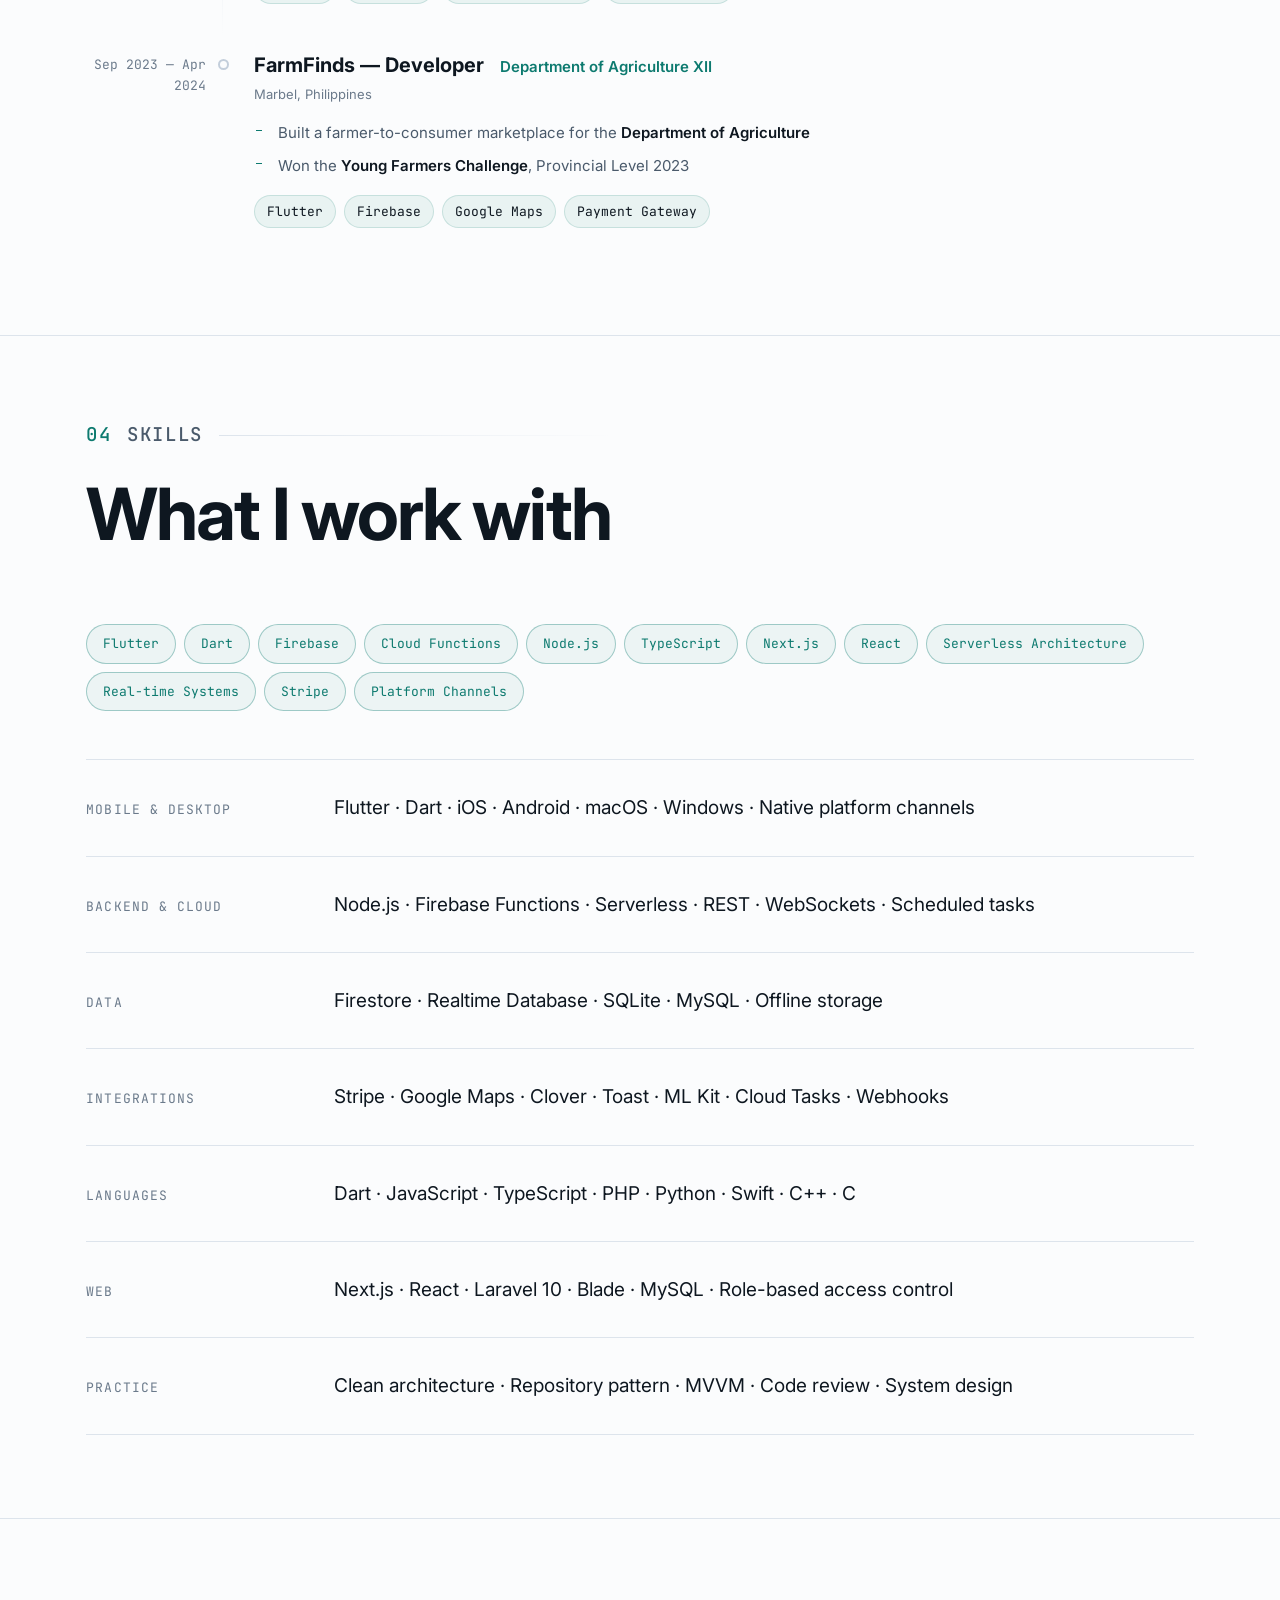
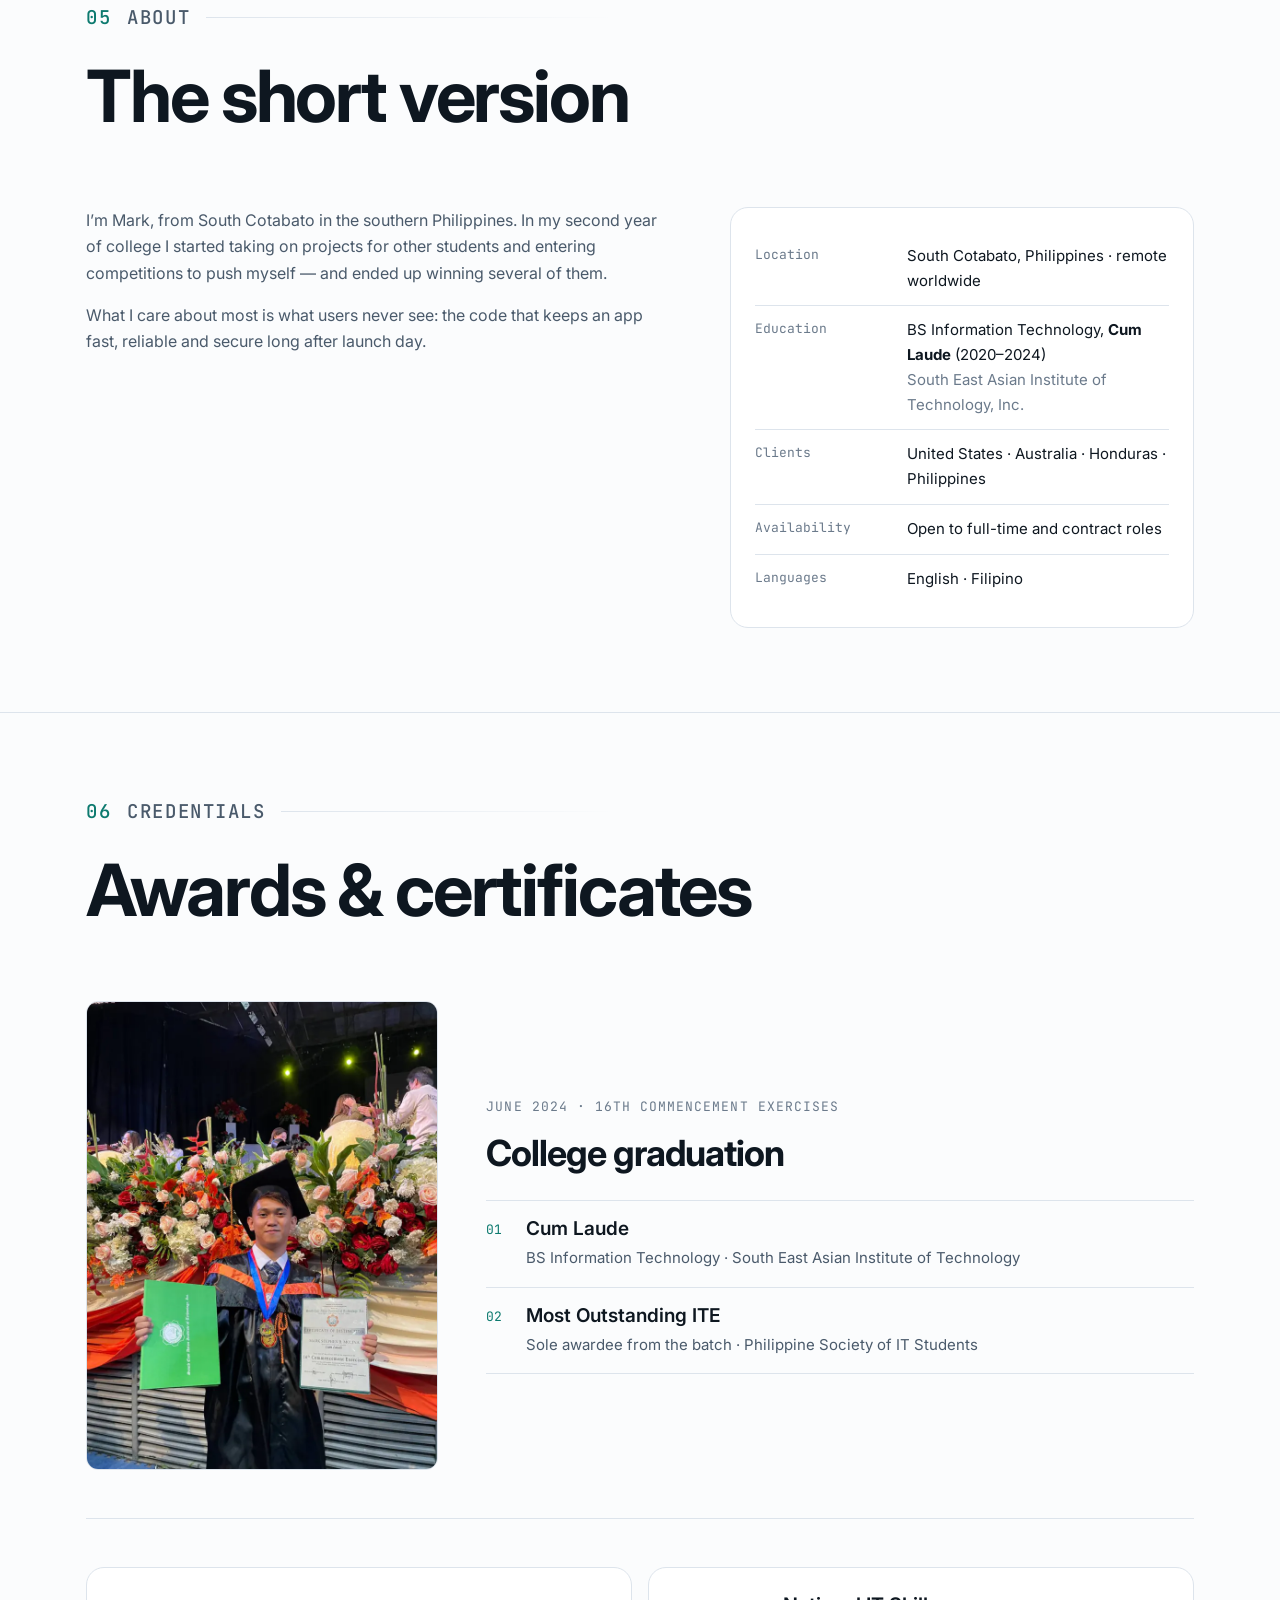
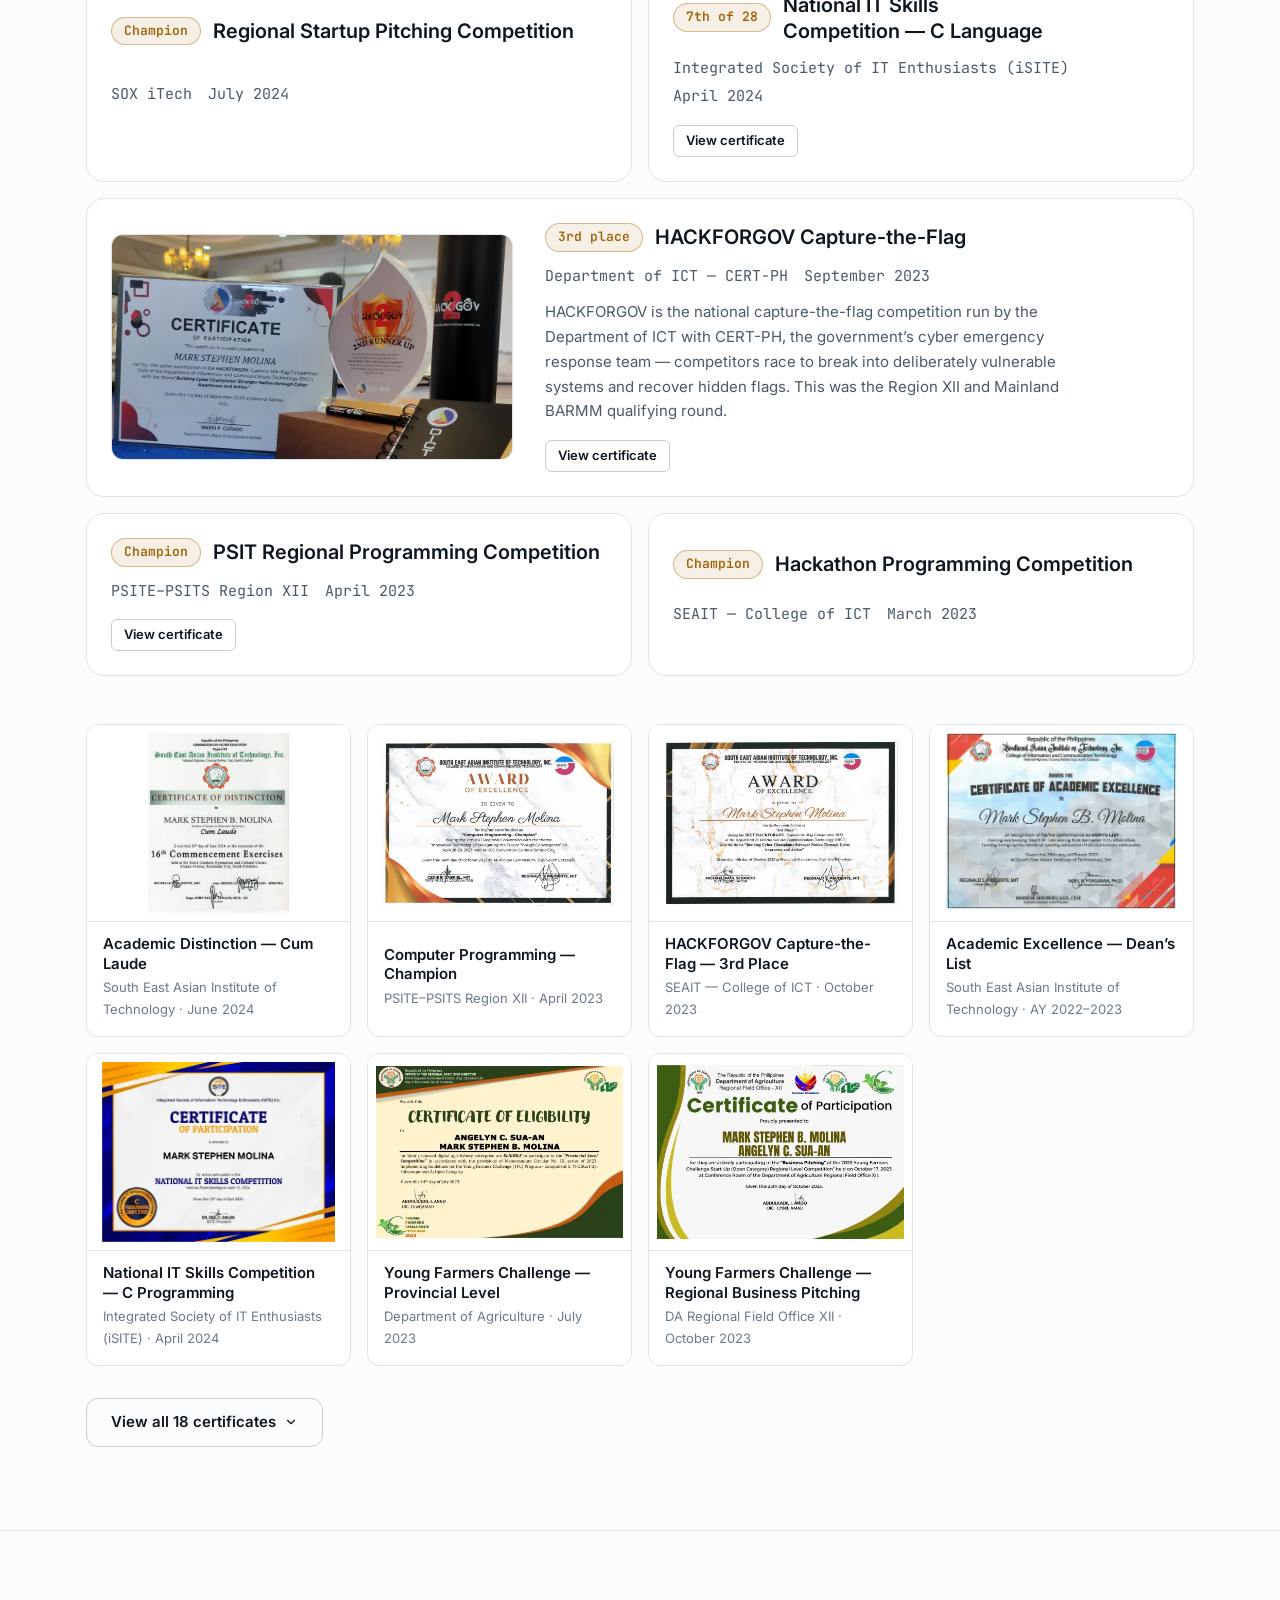
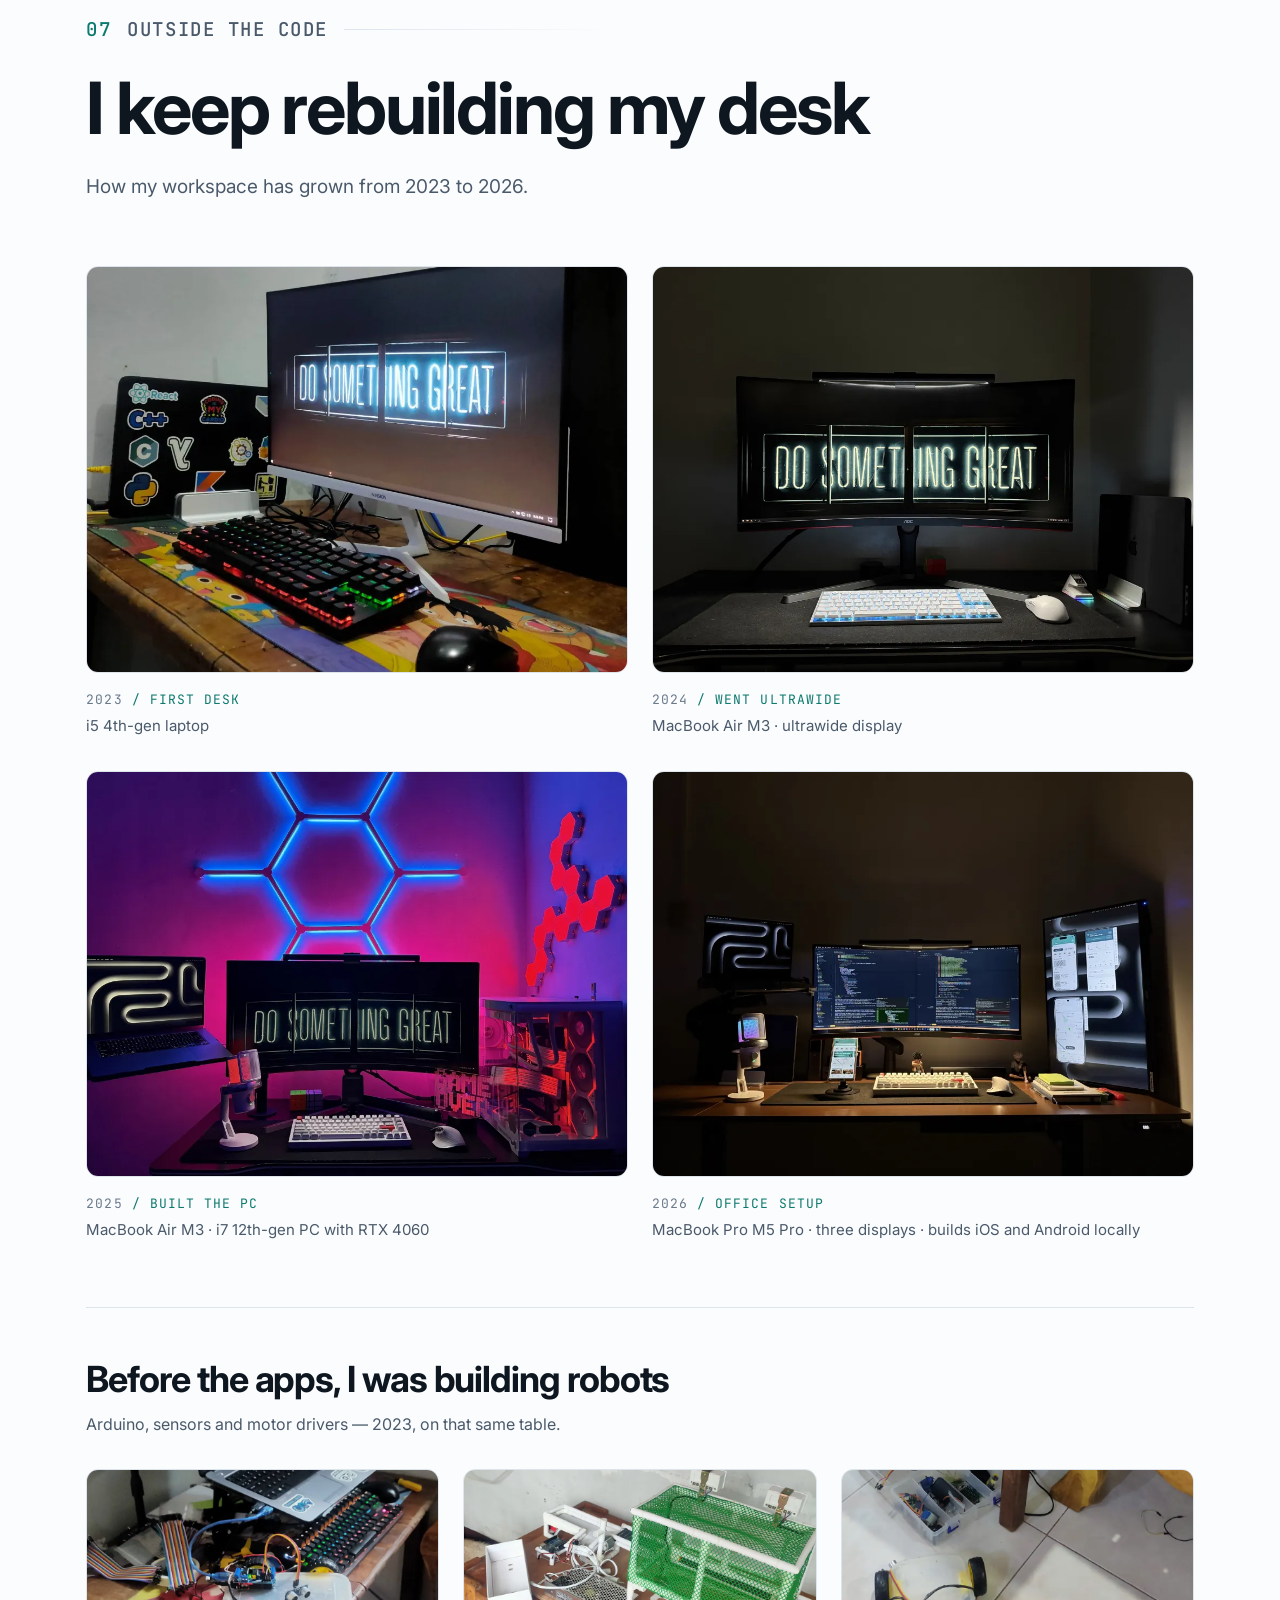
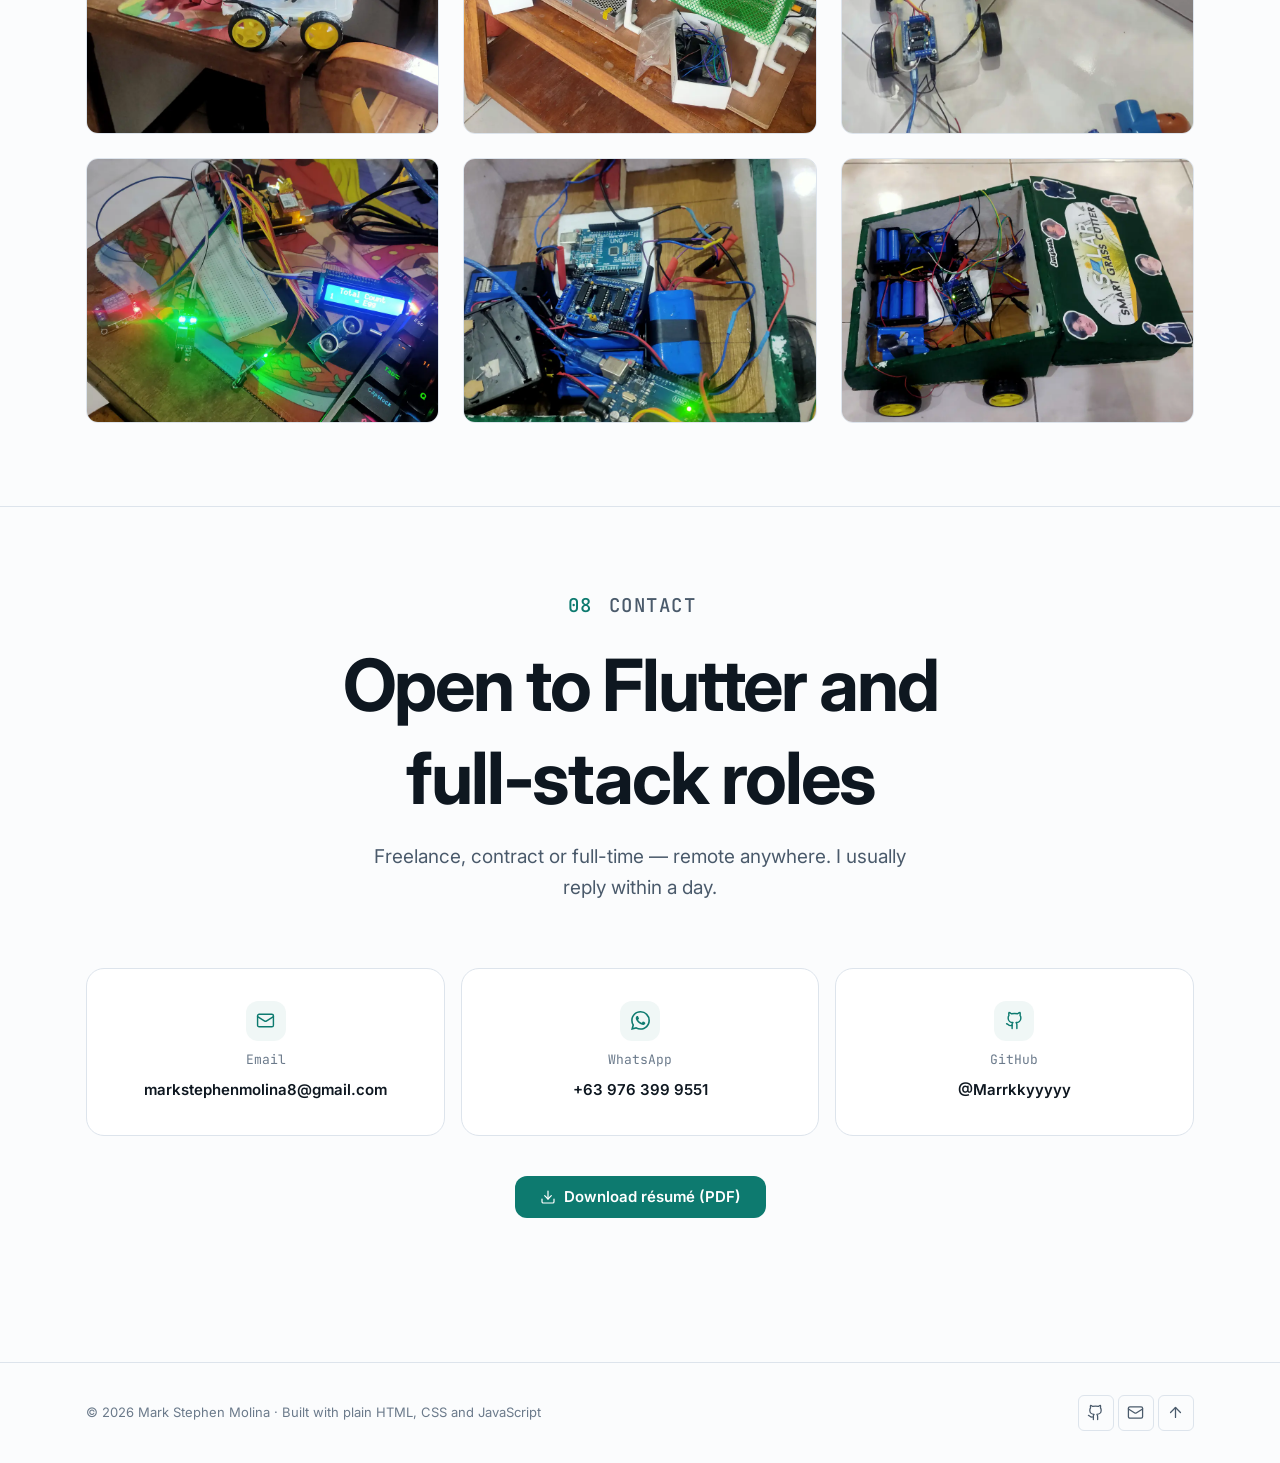
==== commit fe985fb9: "Work first: reorder the page after the hero A recruiter's first question is what you have built, and" ====
--- a/index.html
+++ b/index.html
@@ -145,10 +145,10 @@
     <nav class="nav" aria-label="Sections">
       <ul class="nav__list" id="navList">
         <li class="nav__marker" id="navMarker" aria-hidden="true"></li>
+        <li><a class="nav__link" href="#work">Work</a></li>
+        <li><a class="nav__link" href="#experience">Experience</a></li>
+        <li><a class="nav__link" href="#skills">Skills</a></li>
         <li><a class="nav__link" href="#about">About</a></li>
-        <li><a class="nav__link" href="#experience">Experience</a></li>
-        <li><a class="nav__link" href="#work">Work</a></li>
-        <li><a class="nav__link" href="#skills">Skills</a></li>
         <li><a class="nav__link" href="#credentials">Credentials</a></li>
         <li><a class="nav__link" href="#contact">Contact</a></li>
       </ul>
@@ -172,10 +172,10 @@
   </div>
 
   <nav class="nav-panel" id="navPanel" aria-label="Sections" hidden>
+    <a href="#work">Work</a>
+    <a href="#experience">Experience</a>
+    <a href="#skills">Skills</a>
     <a href="#about">About</a>
-    <a href="#experience">Experience</a>
-    <a href="#work">Work</a>
-    <a href="#skills">Skills</a>
     <a href="#credentials">Credentials</a>
     <a href="#contact">Contact</a>
   </nav>
@@ -282,167 +282,10 @@
 </section>
 
 <!-- ================= ABOUT ================= -->
-<section class="section section--bordered" id="about" aria-labelledby="about-h">
-  <div class="container">
-    <div class="section__head reveal">
-      <p class="section__num"><b>01</b> <span>About</span></p>
-      <h2 id="about-h">The short version</h2>
-    </div>
-
-    <div class="about__grid">
-      <div class="about__body reveal">
-        <p>
-          I’m Mark, from South Cotabato in the southern Philippines. In my second year of
-          college I started taking on projects for other students and entering competitions to
-          push myself — and ended up winning several of them.
-        </p>
-        <p>
-          What I care about most is what users never see: the code that keeps an app fast,
-          reliable and secure long after launch day.
-        </p>
-      </div>
-
-      <div class="card reveal" style="--reveal-delay:80ms">
-        <dl class="facts">
-          <div><dt>Location</dt><dd>South Cotabato, Philippines · remote worldwide</dd></div>
-          <div><dt>Education</dt><dd>BS Information Technology, <strong>Cum Laude</strong> (2020–2024)<br>
-            <span class="text-subtle">South East Asian Institute of Technology, Inc.</span></dd></div>
-          <div><dt>Clients</dt><dd>United States · Australia · Honduras · Philippines</dd></div>
-          <div><dt>Availability</dt><dd>Open to full-time and contract roles</dd></div>
-          <div><dt>Languages</dt><dd>English · Filipino</dd></div>
-        </dl>
-      </div>
-    </div>
-  </div>
-</section>
-
-<!-- ================= EXPERIENCE ================= -->
-<section class="section section--bordered" id="experience" aria-labelledby="exp-h">
-  <div class="container">
-    <div class="section__head reveal">
-      <p class="section__num"><b>02</b> <span>Experience</span></p>
-      <h2 id="exp-h">Client work across multiple countries</h2>
-    </div>
-
-    <div class="timeline">
-
-      <article class="role role--current reveal">
-        <p class="role__period">Mar 2026 —<span class="visually-hidden"> to present</span></p>
-        <div class="role__head">
-          <h3 class="role__title">Tropiland OS — Full-Stack Developer</h3>
-          <span class="role__org">Tropiland Aggregates</span>
-        </div>
-        <p class="role__where">Philippines · Part-time · Remote</p>
-        <ul class="role__points">
-          <li>Building an <strong>ERP for quarry operations</strong> across multiple sites</li>
-          <li>Purchase orders, delivery receipts and statements of account, per quarry</li>
-          <li>Domain layer where no transaction can cross quarries, covered by <strong>76 tests</strong></li>
-        </ul>
-        <div class="role__tech cluster">
-          <span class="chip">Next.js</span><span class="chip">TypeScript</span>
-          <span class="chip">React</span><span class="chip">Zod</span>
-          <span class="chip">TanStack Table</span><span class="chip">Zustand</span>
-        </div>
-      </article>
-
-      <article class="role role--current reveal">
-        <p class="role__period">Apr 2025 —<span class="visually-hidden"> to present</span></p>
-        <div class="role__head">
-          <h3 class="role__title">Full-Stack Developer</h3>
-          <span class="role__org">HeyJag</span>
-        </div>
-        <p class="role__where">Florida, USA · Remote</p>
-        <ul class="role__points">
-          <li>Rebuilt an off-the-shelf marketplace platform into <strong>four live apps</strong></li>
-          <li>Wrote the merchant app, the provider app and all <strong>105 Cloud Functions</strong> from scratch</li>
-          <li>Built POS integrations, Stripe payment holds and a weekly vendor payout ledger</li>
-          <li>Maintain the two <strong>Laravel 10</strong> admin panels behind it — store and super-admin</li>
-        </ul>
-        <div class="role__tech cluster">
-          <span class="chip">Flutter</span><span class="chip">Node.js</span>
-          <span class="chip">Firebase Functions</span><span class="chip">Stripe</span>
-          <span class="chip">Google Maps</span><span class="chip">ML Kit</span>
-          <span class="chip">POS APIs</span><span class="chip">Background Services</span>
-        </div>
-      </article>
-
-      <article class="role reveal">
-        <p class="role__period">Dec 2024 — Apr 2025</p>
-        <div class="role__head">
-          <h3 class="role__title">Fuzion+ — Desktop Developer</h3>
-          <span class="role__org">Nebulex</span>
-        </div>
-        <p class="role__where">Sydney, Australia · Remote</p>
-        <ul class="role__points">
-          <li>Built <strong>native platform channels</strong> — Swift IOKit, C++ Win32 PDH</li>
-          <li>Shipped a multi-window architecture with background tray management</li>
-        </ul>
-        <div class="role__tech cluster">
-          <span class="chip">Flutter</span><span class="chip">Swift</span><span class="chip">C++</span>
-          <span class="chip">macOS IOKit</span><span class="chip">Windows API</span>
-        </div>
-      </article>
-
-      <article class="role reveal">
-        <p class="role__period">Aug — Nov 2024</p>
-        <div class="role__head">
-          <h3 class="role__title">Hoya Job Search — Mobile Developer</h3>
-          <span class="role__org">Nebulex</span>
-        </div>
-        <p class="role__where">Sydney, Australia · Remote</p>
-        <ul class="role__points">
-          <li>Ported a JavaScript and .NET web platform to one Flutter codebase</li>
-          <li>Integrated REST APIs with <strong>OAuth2</strong> authentication</li>
-        </ul>
-        <div class="role__tech cluster">
-          <span class="chip">Flutter</span><span class="chip">REST APIs</span>
-          <span class="chip">OAuth2</span><span class="chip">.NET backend</span>
-        </div>
-      </article>
-
-      <article class="role reveal">
-        <p class="role__period">Jun — Dec 2024</p>
-        <div class="role__head">
-          <h3 class="role__title">MaxTracks — Mobile Developer</h3>
-          <span class="role__org">Max Shipping</span>
-        </div>
-        <p class="role__where">Honduras, Central America · Remote</p>
-        <ul class="role__points">
-          <li>Built package tracking with <strong>barcode scanning</strong> and cloud storage</li>
-          <li>Ran inventory across multiple warehouse locations</li>
-        </ul>
-        <div class="role__tech cluster">
-          <span class="chip">Flutter</span><span class="chip">Firebase</span>
-          <span class="chip">Barcode Scanning</span><span class="chip">Cloud Storage</span>
-        </div>
-      </article>
-
-      <article class="role reveal">
-        <p class="role__period">Sep 2023 — Apr 2024</p>
-        <div class="role__head">
-          <h3 class="role__title">FarmFinds — Developer</h3>
-          <span class="role__org">Department of Agriculture XII</span>
-        </div>
-        <p class="role__where">Marbel, Philippines</p>
-        <ul class="role__points">
-          <li>Built a farmer-to-consumer marketplace for the <strong>Department of Agriculture</strong></li>
-          <li>Won the <strong>Young Farmers Challenge</strong>, Provincial Level 2023</li>
-        </ul>
-        <div class="role__tech cluster">
-          <span class="chip">Flutter</span><span class="chip">Firebase</span>
-          <span class="chip">Google Maps</span><span class="chip">Payment Gateway</span>
-        </div>
-      </article>
-
-    </div>
-  </div>
-</section>
-
-<!-- ================= WORK ================= -->
 <section class="section section--bordered" id="work" aria-labelledby="work-h">
   <div class="container">
     <div class="section__head reveal">
-      <p class="section__num"><b>03</b> <span>Selected work</span></p>
+      <p class="section__num"><b>01</b> <span>Selected work</span></p>
       <h2 id="work-h">Featured projects</h2>
     </div>
 
@@ -941,11 +784,10 @@
   </div>
 </section>
 
-<!-- ================= OTHER PROJECTS ================= -->
 <section class="section" aria-labelledby="other-h">
   <div class="container">
     <div class="section__head reveal">
-      <p class="section__num"><b>04</b> <span>Also built</span></p>
+      <p class="section__num"><b>02</b> <span>Also built</span></p>
       <h2 id="other-h">Earlier projects</h2>
     </div>
 
@@ -989,11 +831,131 @@
   </div>
 </section>
 
-<!-- ================= SKILLS ================= -->
+<section class="section section--bordered" id="experience" aria-labelledby="exp-h">
+  <div class="container">
+    <div class="section__head reveal">
+      <p class="section__num"><b>03</b> <span>Experience</span></p>
+      <h2 id="exp-h">Client work across multiple countries</h2>
+    </div>
+
+    <div class="timeline">
+
+      <article class="role role--current reveal">
+        <p class="role__period">Mar 2026 —<span class="visually-hidden"> to present</span></p>
+        <div class="role__head">
+          <h3 class="role__title">Tropiland OS — Full-Stack Developer</h3>
+          <span class="role__org">Tropiland Aggregates</span>
+        </div>
+        <p class="role__where">Philippines · Part-time · Remote</p>
+        <ul class="role__points">
+          <li>Building an <strong>ERP for quarry operations</strong> across multiple sites</li>
+          <li>Purchase orders, delivery receipts and statements of account, per quarry</li>
+          <li>Domain layer where no transaction can cross quarries, covered by <strong>76 tests</strong></li>
+        </ul>
+        <div class="role__tech cluster">
+          <span class="chip">Next.js</span><span class="chip">TypeScript</span>
+          <span class="chip">React</span><span class="chip">Zod</span>
+          <span class="chip">TanStack Table</span><span class="chip">Zustand</span>
+        </div>
+      </article>
+
+      <article class="role role--current reveal">
+        <p class="role__period">Apr 2025 —<span class="visually-hidden"> to present</span></p>
+        <div class="role__head">
+          <h3 class="role__title">Full-Stack Developer</h3>
+          <span class="role__org">HeyJag</span>
+        </div>
+        <p class="role__where">Florida, USA · Remote</p>
+        <ul class="role__points">
+          <li>Rebuilt an off-the-shelf marketplace platform into <strong>four live apps</strong></li>
+          <li>Wrote the merchant app, the provider app and all <strong>105 Cloud Functions</strong> from scratch</li>
+          <li>Built POS integrations, Stripe payment holds and a weekly vendor payout ledger</li>
+          <li>Maintain the two <strong>Laravel 10</strong> admin panels behind it — store and super-admin</li>
+        </ul>
+        <div class="role__tech cluster">
+          <span class="chip">Flutter</span><span class="chip">Node.js</span>
+          <span class="chip">Firebase Functions</span><span class="chip">Stripe</span>
+          <span class="chip">Google Maps</span><span class="chip">ML Kit</span>
+          <span class="chip">POS APIs</span><span class="chip">Background Services</span>
+        </div>
+      </article>
+
+      <article class="role reveal">
+        <p class="role__period">Dec 2024 — Apr 2025</p>
+        <div class="role__head">
+          <h3 class="role__title">Fuzion+ — Desktop Developer</h3>
+          <span class="role__org">Nebulex</span>
+        </div>
+        <p class="role__where">Sydney, Australia · Remote</p>
+        <ul class="role__points">
+          <li>Built <strong>native platform channels</strong> — Swift IOKit, C++ Win32 PDH</li>
+          <li>Shipped a multi-window architecture with background tray management</li>
+        </ul>
+        <div class="role__tech cluster">
+          <span class="chip">Flutter</span><span class="chip">Swift</span><span class="chip">C++</span>
+          <span class="chip">macOS IOKit</span><span class="chip">Windows API</span>
+        </div>
+      </article>
+
+      <article class="role reveal">
+        <p class="role__period">Aug — Nov 2024</p>
+        <div class="role__head">
+          <h3 class="role__title">Hoya Job Search — Mobile Developer</h3>
+          <span class="role__org">Nebulex</span>
+        </div>
+        <p class="role__where">Sydney, Australia · Remote</p>
+        <ul class="role__points">
+          <li>Ported a JavaScript and .NET web platform to one Flutter codebase</li>
+          <li>Integrated REST APIs with <strong>OAuth2</strong> authentication</li>
+        </ul>
+        <div class="role__tech cluster">
+          <span class="chip">Flutter</span><span class="chip">REST APIs</span>
+          <span class="chip">OAuth2</span><span class="chip">.NET backend</span>
+        </div>
+      </article>
+
+      <article class="role reveal">
+        <p class="role__period">Jun — Dec 2024</p>
+        <div class="role__head">
+          <h3 class="role__title">MaxTracks — Mobile Developer</h3>
+          <span class="role__org">Max Shipping</span>
+        </div>
+        <p class="role__where">Honduras, Central America · Remote</p>
+        <ul class="role__points">
+          <li>Built package tracking with <strong>barcode scanning</strong> and cloud storage</li>
+          <li>Ran inventory across multiple warehouse locations</li>
+        </ul>
+        <div class="role__tech cluster">
+          <span class="chip">Flutter</span><span class="chip">Firebase</span>
+          <span class="chip">Barcode Scanning</span><span class="chip">Cloud Storage</span>
+        </div>
+      </article>
+
+      <article class="role reveal">
+        <p class="role__period">Sep 2023 — Apr 2024</p>
+        <div class="role__head">
+          <h3 class="role__title">FarmFinds — Developer</h3>
+          <span class="role__org">Department of Agriculture XII</span>
+        </div>
+        <p class="role__where">Marbel, Philippines</p>
+        <ul class="role__points">
+          <li>Built a farmer-to-consumer marketplace for the <strong>Department of Agriculture</strong></li>
+          <li>Won the <strong>Young Farmers Challenge</strong>, Provincial Level 2023</li>
+        </ul>
+        <div class="role__tech cluster">
+          <span class="chip">Flutter</span><span class="chip">Firebase</span>
+          <span class="chip">Google Maps</span><span class="chip">Payment Gateway</span>
+        </div>
+      </article>
+
+    </div>
+  </div>
+</section>
+
 <section class="section section--bordered" id="skills" aria-labelledby="skills-h">
   <div class="container">
     <div class="section__head reveal">
-      <p class="section__num"><b>05</b> <span>Skills</span></p>
+      <p class="section__num"><b>04</b> <span>Skills</span></p>
       <h2 id="skills-h">What I work with</h2>
     </div>
 
@@ -1045,7 +1007,40 @@
   </div>
 </section>
 
-<!-- ================= CREDENTIALS ================= -->
+<section class="section section--bordered" id="about" aria-labelledby="about-h">
+  <div class="container">
+    <div class="section__head reveal">
+      <p class="section__num"><b>05</b> <span>About</span></p>
+      <h2 id="about-h">The short version</h2>
+    </div>
+
+    <div class="about__grid">
+      <div class="about__body reveal">
+        <p>
+          I’m Mark, from South Cotabato in the southern Philippines. In my second year of
+          college I started taking on projects for other students and entering competitions to
+          push myself — and ended up winning several of them.
+        </p>
+        <p>
+          What I care about most is what users never see: the code that keeps an app fast,
+          reliable and secure long after launch day.
+        </p>
+      </div>
+
+      <div class="card reveal" style="--reveal-delay:80ms">
+        <dl class="facts">
+          <div><dt>Location</dt><dd>South Cotabato, Philippines · remote worldwide</dd></div>
+          <div><dt>Education</dt><dd>BS Information Technology, <strong>Cum Laude</strong> (2020–2024)<br>
+            <span class="text-subtle">South East Asian Institute of Technology, Inc.</span></dd></div>
+          <div><dt>Clients</dt><dd>United States · Australia · Honduras · Philippines</dd></div>
+          <div><dt>Availability</dt><dd>Open to full-time and contract roles</dd></div>
+          <div><dt>Languages</dt><dd>English · Filipino</dd></div>
+        </dl>
+      </div>
+    </div>
+  </div>
+</section>
+
 <section class="section section--bordered" id="credentials" aria-labelledby="cred-h">
   <div class="container">
     <div class="section__head reveal">
